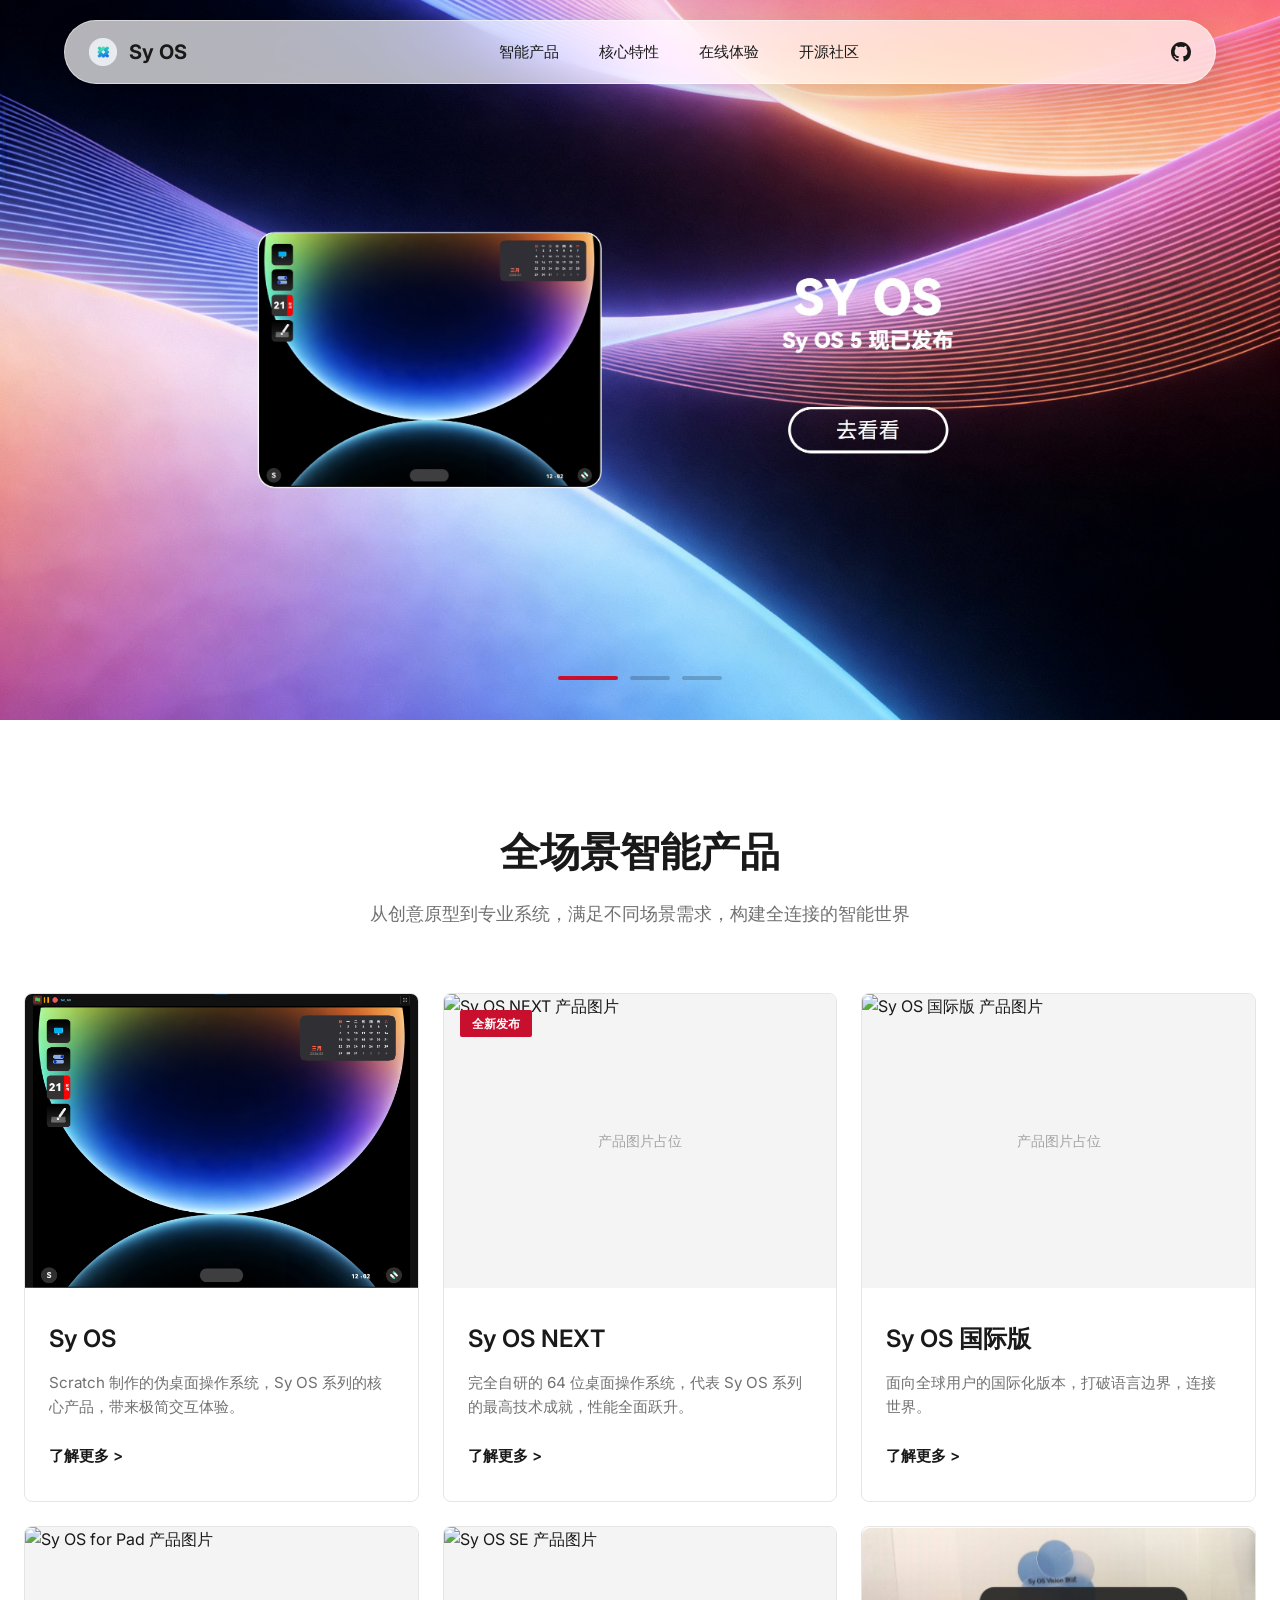
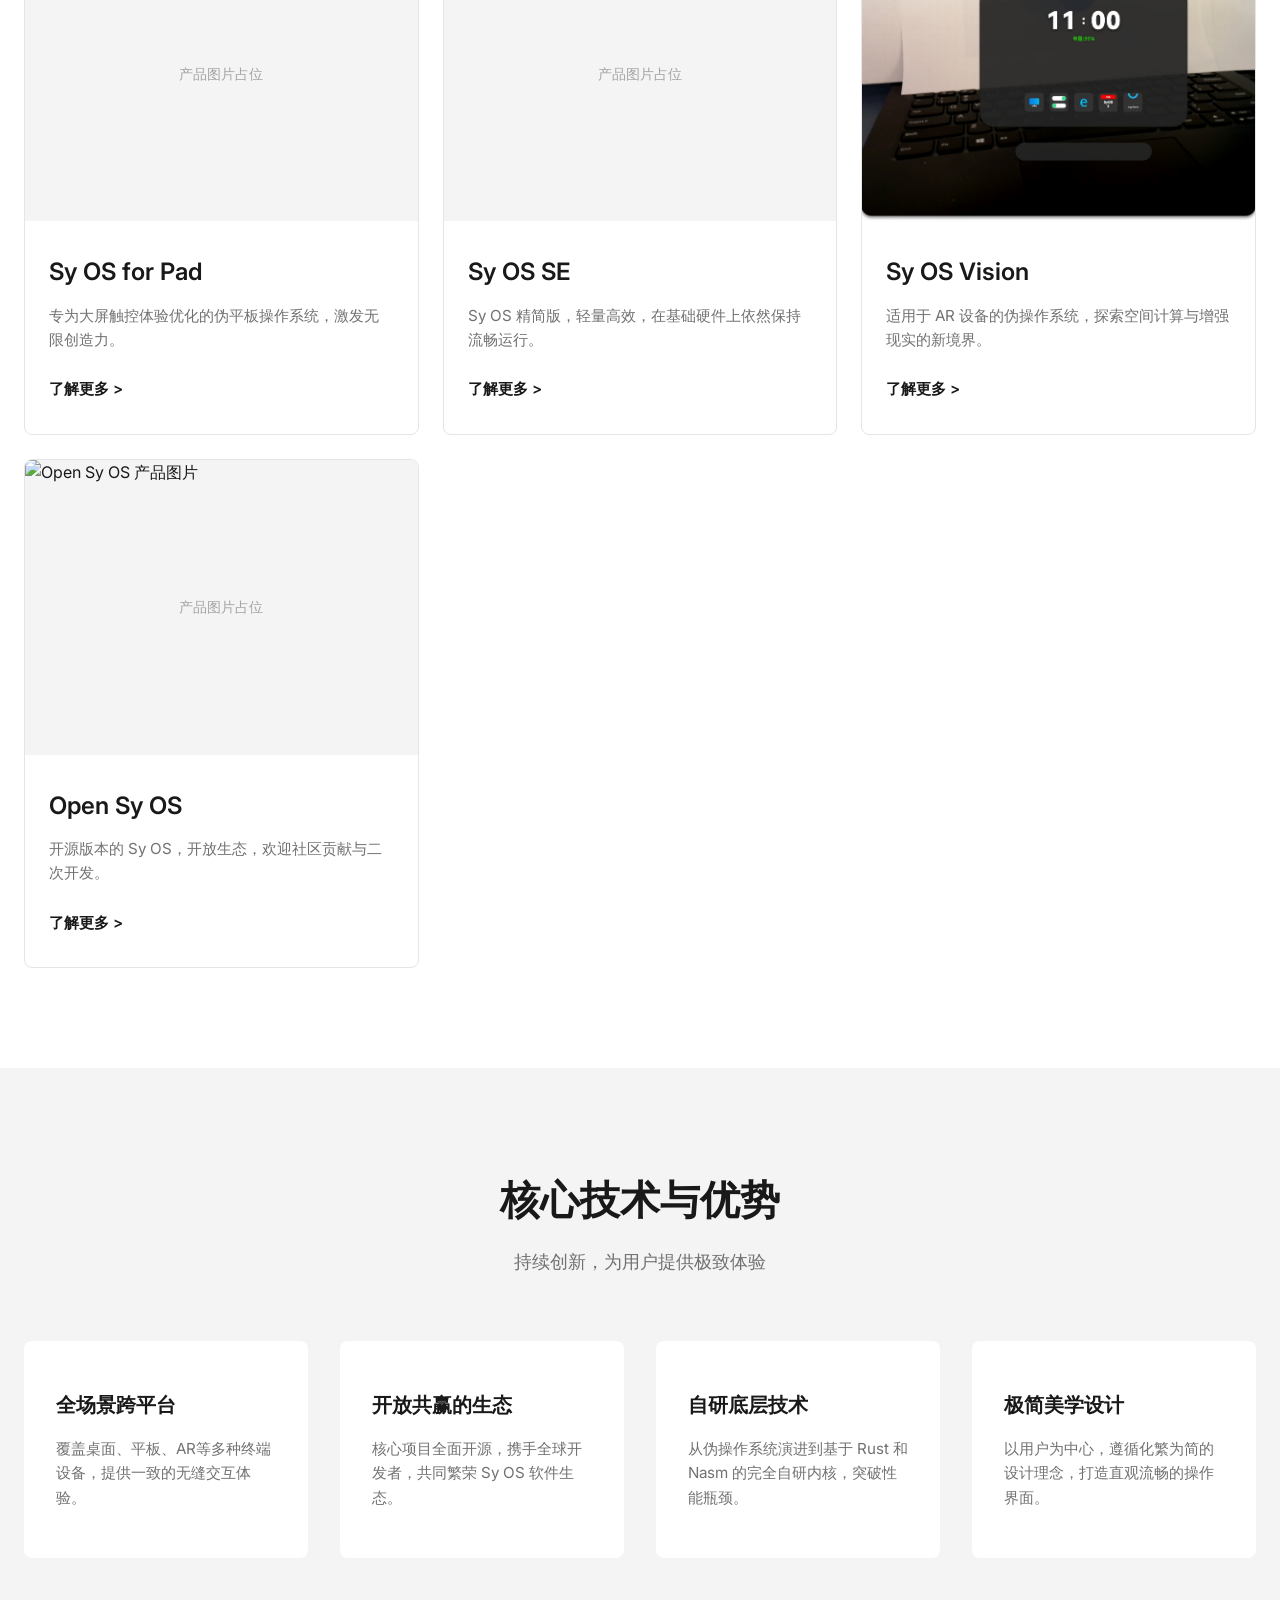
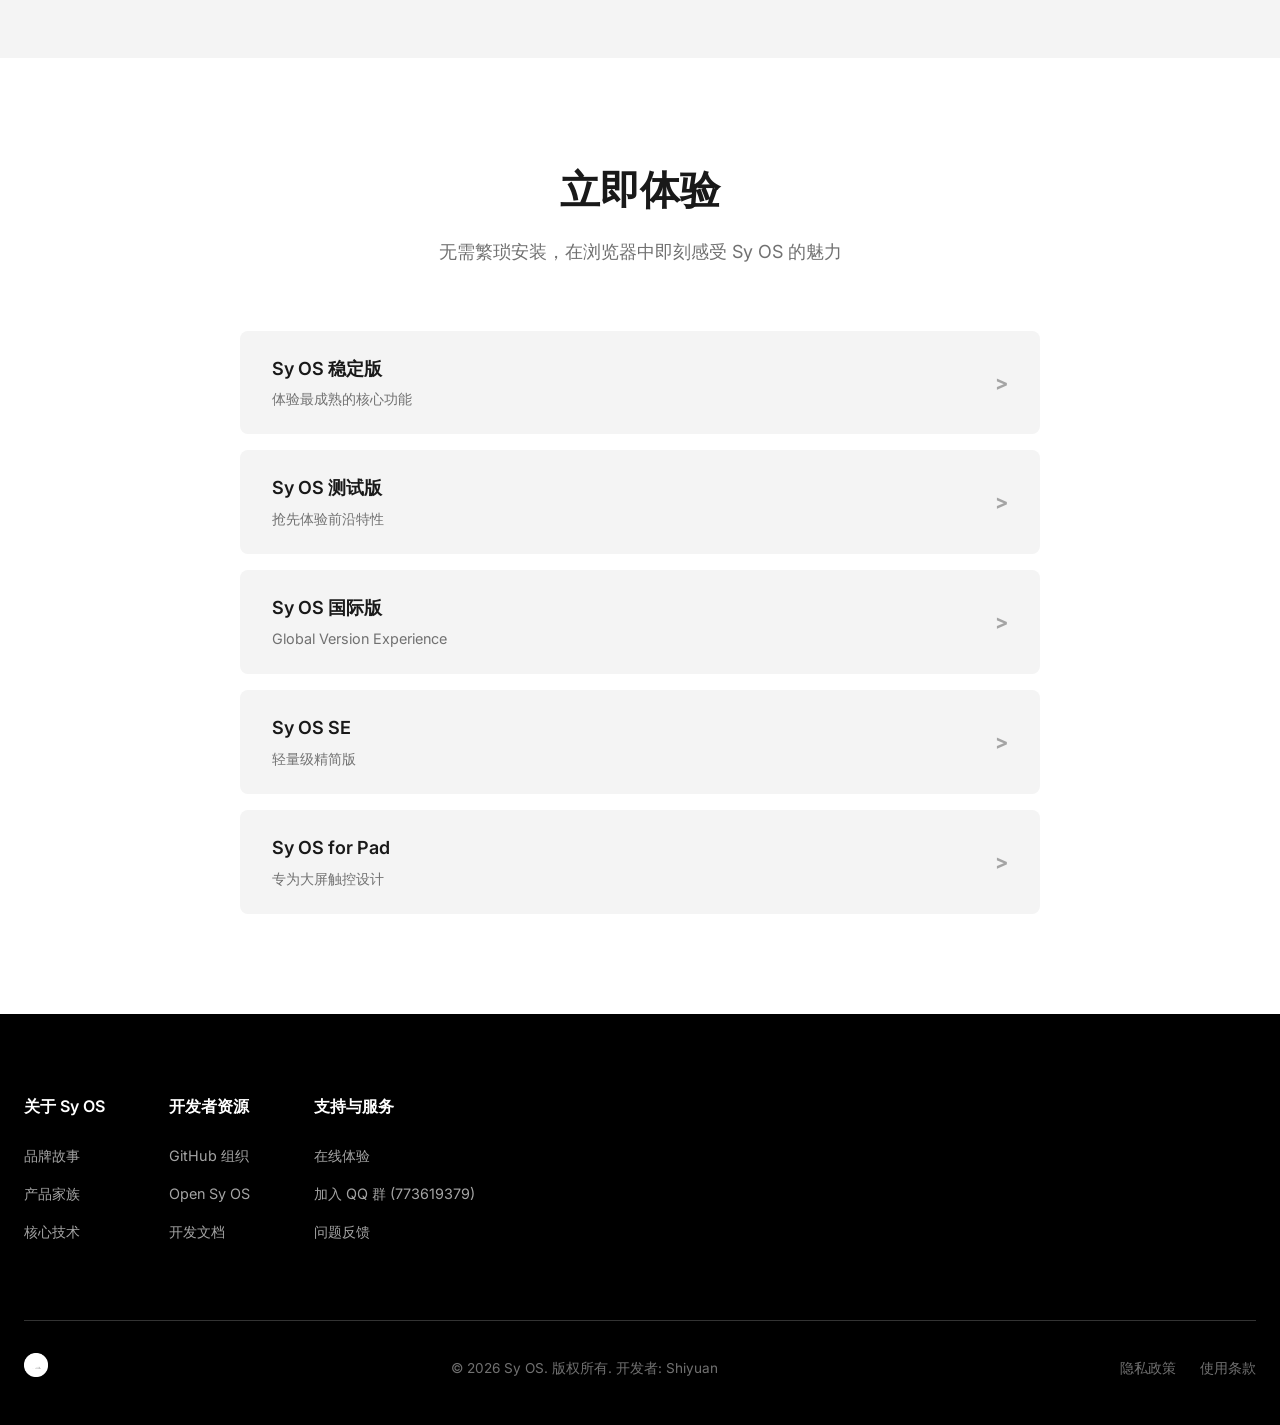
==== index.html @ 70b25800 "Add files via upload" ====
<!DOCTYPE html>
<html lang="zh-CN">
<head>
    <meta charset="UTF-8">
    <meta name="viewport" content="width=device-width, initial-scale=1.0">
    <title>Sy OS - 领先全球的操作系统</title>
    <link rel="stylesheet" href="styles.css">
    <link href="https://fonts.googleapis.com/css2?family=Inter:wght@300;400;500;600;700;800&display=swap" rel="stylesheet">
</head>
<body>
    
    <nav class="navbar">
        <div class="nav-container">
            <a href="index.html" class="logo" style="text-decoration: none;">
                <img src="Logo.png" alt="Sy OS Logo" class="logo-img">
                <span class="logo-text">Sy OS</span>
            </a>
            <ul class="nav-links">
                <li><a href="#products">智能产品</a></li>
                <li><a href="#features">核心特性</a></li>
                <li><a href="#experience">在线体验</a></li>
                <li><a href="#github">开源社区</a></li>
            </ul>
            <div class="nav-right">
                <a href="https://github.com/Shiyuan-318" target="_blank" class="nav-icon-link">
                    <svg width="20" height="20" viewBox="0 0 24 24" fill="currentColor">
                        <path d="M12 0C5.37 0 0 5.37 0 12c0 5.31 3.435 9.795 8.205 11.385.6.105.825-.255.825-.57 0-.285-.015-1.23-.015-2.235-3.015.555-3.795-.735-4.035-1.41-.135-.345-.72-1.41-1.23-1.695-.42-.225-1.02-.78-.015-.795.945-.015 1.62.87 1.845 1.23 1.08 1.815 2.805 1.305 3.495.99.105-.78.42-1.305.765-1.605-2.67-.3-5.46-1.335-5.46-5.925 0-1.305.465-2.385 1.23-3.225-.12-.3-.54-1.53.12-3.18 0 0 1.005-.315 3.3 1.23.96-.27 1.98-.405 3-.405s2.04.135 3 .405c2.295-1.56 3.3-1.23 3.3-1.23.66 1.65.24 2.88.12 3.18.765.84 1.23 1.905 1.23 3.225 0 4.605-2.805 5.625-5.475 5.925.435.375.81 1.095.81 2.22 0 1.605-.015 2.895-.015 3.3 0 .315.225.69.825.57A12.02 12.02 0 0024 12c0-6.63-5.37-12-12-12z"/>
                    </svg>
                </a>
                <button class="nav-toggle" aria-label="菜单">
                    <span></span>
                    <span></span>
                    <span></span>
                </button>
            </div>
        </div>
    </nav>

    <section class="hero carousel">
        <div class="carousel-inner">
            <!-- 轮播图 1: Sy OS -->
            <a href="syos.html" class="carousel-item active">
                <div class="hero-visual full-image">
                    <img src="hero1.jpg" alt="Sy OS 宣传图" class="hero-img" onerror="this.onerror=null;this.src='1145.png';">
                </div>
            </a>
            <!-- 轮播图 2: Sy OS NEXT -->
            <a href="syos-next.html" class="carousel-item">
                <div class="hero-visual full-image">
                    <img src="hero2.jpg" alt="Sy OS NEXT 宣传图" class="hero-img" onerror="this.onerror=null;this.src='1145.png';">
                </div>
            </a>
            <!-- 轮播图 3: Sy OS Vision -->
            <a href="syos-vision.html" class="carousel-item">
                <div class="hero-visual full-image">
                    <img src="hero3.jpg" alt="Sy OS Vision 宣传图" class="hero-img" onerror="this.onerror=null;this.src='1145.png';">
                </div>
            </a>
        </div>
        <div class="carousel-indicators">
            <button class="active" aria-label="Slide 1"></button>
            <button aria-label="Slide 2"></button>
            <button aria-label="Slide 3"></button>
        </div>
    </section>

    <section id="products" class="products">
        <div class="container">
            <div class="section-header">
                <h2 class="section-title">全场景智能产品</h2>
                <p class="section-subtitle">从创意原型到专业系统，满足不同场景需求，构建全连接的智能世界</p>
            </div>
            
            <div class="products-grid">
                <!-- 产品卡片 1 -->
                <div class="product-card">
                    <div class="product-image-wrapper">
                        <img src="Sy OS.jpg" alt="Sy OS 产品图片" class="product-img-placeholder" onerror="this.onerror=null;this.src='1145.png';">
                        <div class="img-fallback-text">产品图片占位</div>
                    </div>
                    <div class="product-info">
                        <h3 class="product-title">Sy OS</h3>
                        <p class="product-desc">Scratch 制作的伪桌面操作系统，Sy OS 系列的核心产品，带来极简交互体验。</p>
                        <div class="product-links">
                            <a href="syos.html" class="learn-more">了解更多 &gt;</a>
                        </div>
                    </div>
                </div>

                <!-- 产品卡片 2 -->
                <div class="product-card">
                    <div class="product-image-wrapper">
                        <img src="Sy OS NEXT.jpg" alt="Sy OS NEXT 产品图片" class="product-img-placeholder" onerror="this.onerror=null;this.src='1145.png';">
                        <div class="img-fallback-text">产品图片占位</div>
                        <span class="badge">全新发布</span>
                    </div>
                    <div class="product-info">
                        <h3 class="product-title">Sy OS NEXT</h3>
                        <p class="product-desc">完全自研的 64 位桌面操作系统，代表 Sy OS 系列的最高技术成就，性能全面跃升。</p>
                        <div class="product-links">
                            <a href="syos-next.html" class="learn-more">了解更多 &gt;</a>
                        </div>
                    </div>
                </div>

                <!-- 产品卡片 3 -->
                <div class="product-card">
                    <div class="product-image-wrapper">
                        <img src="Sy OS 国际版.jpg" alt="Sy OS 国际版 产品图片" class="product-img-placeholder" onerror="this.onerror=null;this.src='1145.png';">
                        <div class="img-fallback-text">产品图片占位</div>
                    </div>
                    <div class="product-info">
                        <h3 class="product-title">Sy OS 国际版</h3>
                        <p class="product-desc">面向全球用户的国际化版本，打破语言边界，连接世界。</p>
                        <div class="product-links">
                            <a href="syos-intl.html" class="learn-more">了解更多 &gt;</a>
                        </div>
                    </div>
                </div>

                <!-- 产品卡片 4 -->
                <div class="product-card">
                    <div class="product-image-wrapper">
                        <img src="Sy OS for Pad.jpg" alt="Sy OS for Pad 产品图片" class="product-img-placeholder" onerror="this.onerror=null;this.src='1145.png';">
                        <div class="img-fallback-text">产品图片占位</div>
                    </div>
                    <div class="product-info">
                        <h3 class="product-title">Sy OS for Pad</h3>
                        <p class="product-desc">专为大屏触控体验优化的伪平板操作系统，激发无限创造力。</p>
                        <div class="product-links">
                            <a href="syos-pad.html" class="learn-more">了解更多 &gt;</a>
                        </div>
                    </div>
                </div>

                <!-- 产品卡片 5 -->
                <div class="product-card">
                    <div class="product-image-wrapper">
                        <img src="Sy OS SE.jpg" alt="Sy OS SE 产品图片" class="product-img-placeholder" onerror="this.onerror=null;this.src='1145.png';">
                        <div class="img-fallback-text">产品图片占位</div>
                    </div>
                    <div class="product-info">
                        <h3 class="product-title">Sy OS SE</h3>
                        <p class="product-desc">Sy OS 精简版，轻量高效，在基础硬件上依然保持流畅运行。</p>
                        <div class="product-links">
                            <a href="syos-se.html" class="learn-more">了解更多 &gt;</a>
                        </div>
                    </div>
                </div>

                <!-- 产品卡片 6 -->
                <div class="product-card">
                    <div class="product-image-wrapper">
                        <img src="Sy OS Vision.jpg" alt="Sy OS Vision 产品图片" class="product-img-placeholder" onerror="this.onerror=null;this.src='1145.png';">
                        <div class="img-fallback-text">产品图片占位</div>
                    </div>
                    <div class="product-info">
                        <h3 class="product-title">Sy OS Vision</h3>
                        <p class="product-desc">适用于 AR 设备的伪操作系统，探索空间计算与增强现实的新境界。</p>
                        <div class="product-links">
                            <a href="syos-vision.html" class="learn-more">了解更多 &gt;</a>
                        </div>
                    </div>
                </div>

                <!-- 产品卡片 7 -->
                <div class="product-card">
                    <div class="product-image-wrapper">
                        <img src="Open Sy OS.jpg" alt="Open Sy OS 产品图片" class="product-img-placeholder" onerror="this.onerror=null;this.src='1145.png';">
                        <div class="img-fallback-text">产品图片占位</div>
                    </div>
                    <div class="product-info">
                        <h3 class="product-title">Open Sy OS</h3>
                        <p class="product-desc">开源版本的 Sy OS，开放生态，欢迎社区贡献与二次开发。</p>
                        <div class="product-links">
                            <a href="open-syos.html" class="learn-more">了解更多 &gt;</a>
                        </div>
                    </div>
                </div>
            </div>
        </div>
    </section>

    <section id="features" class="features">
        <div class="container">
            <div class="section-header">
                <h2 class="section-title">核心技术与优势</h2>
                <p class="section-subtitle">持续创新，为用户提供极致体验</p>
            </div>
            <div class="features-grid">
                <div class="feature-item">
                    <div class="feature-content">
                        <h3>全场景跨平台</h3>
                        <p>覆盖桌面、平板、AR等多种终端设备，提供一致的无缝交互体验。</p>
                    </div>
                </div>
                <div class="feature-item">
                    <div class="feature-content">
                        <h3>开放共赢的生态</h3>
                        <p>核心项目全面开源，携手全球开发者，共同繁荣 Sy OS 软件生态。</p>
                    </div>
                </div>
                <div class="feature-item">
                    <div class="feature-content">
                        <h3>自研底层技术</h3>
                        <p>从伪操作系统演进到基于 Rust 和 Nasm 的完全自研内核，突破性能瓶颈。</p>
                    </div>
                </div>
                <div class="feature-item">
                    <div class="feature-content">
                        <h3>极简美学设计</h3>
                        <p>以用户为中心，遵循化繁为简的设计理念，打造直观流畅的操作界面。</p>
                    </div>
                </div>
            </div>
        </div>
    </section>

    <section id="experience" class="experience">
        <div class="container">
            <div class="section-header">
                <h2 class="section-title">立即体验</h2>
                <p class="section-subtitle">无需繁琐安装，在浏览器中即刻感受 Sy OS 的魅力</p>
            </div>
            <div class="experience-list">
                <a href="https://ccw.site/s/RZp2zN" target="_blank" class="exp-item">
                    <div class="exp-text">
                        <h4>Sy OS 稳定版</h4>
                        <p>体验最成熟的核心功能</p>
                    </div>
                    <span class="exp-arrow">&gt;</span>
                </a>
                <a href="https://ccw.site/s/LYwpB" target="_blank" class="exp-item">
                    <div class="exp-text">
                        <h4>Sy OS 测试版</h4>
                        <p>抢先体验前沿特性</p>
                    </div>
                    <span class="exp-arrow">&gt;</span>
                </a>
                <a href="https://scratch.mit.edu/projects/1282208437" target="_blank" class="exp-item">
                    <div class="exp-text">
                        <h4>Sy OS 国际版</h4>
                        <p>Global Version Experience</p>
                    </div>
                    <span class="exp-arrow">&gt;</span>
                </a>
                <a href="https://ccw.site/s/YRyYRB" target="_blank" class="exp-item">
                    <div class="exp-text">
                        <h4>Sy OS SE</h4>
                        <p>轻量级精简版</p>
                    </div>
                    <span class="exp-arrow">&gt;</span>
                </a>
                <a href="https://ccw.site/s/DlNRlM" target="_blank" class="exp-item">
                    <div class="exp-text">
                        <h4>Sy OS for Pad</h4>
                        <p>专为大屏触控设计</p>
                    </div>
                    <span class="exp-arrow">&gt;</span>
                </a>
            </div>
        </div>
    </section>

    <footer class="footer">
        <div class="container">
            <div class="footer-top">
                <div class="footer-links">
                    <div class="footer-col">
                        <h4>关于 Sy OS</h4>
                        <ul>
                            <li><a href="#">品牌故事</a></li>
                            <li><a href="#products">产品家族</a></li>
                            <li><a href="#features">核心技术</a></li>
                        </ul>
                    </div>
                    <div class="footer-col">
                        <h4>开发者资源</h4>
                        <ul>
                            <li><a href="https://github.com/Shiyuan-318" target="_blank">GitHub 组织</a></li>
                            <li><a href="https://github.com/Shiyuan-318/Open-Sy-OS" target="_blank">Open Sy OS</a></li>
                            <li><a href="#">开发文档</a></li>
                        </ul>
                    </div>
                    <div class="footer-col">
                        <h4>支持与服务</h4>
                        <ul>
                            <li><a href="#experience">在线体验</a></li>
                            <li><a href="https://qm.qq.com/q/bWZFbX8iwE" target="_blank">加入 QQ 群 (773619379)</a></li>
                            <li><a href="#">问题反馈</a></li>
                        </ul>
                    </div>
                </div>
            </div>
            <div class="footer-bottom">
                <div class="footer-logo">
                    <img src="Logo.png" alt="Sy OS" class="footer-logo-img">
                </div>
                <p class="copyright">&copy; 2026 Sy OS. 版权所有. 开发者: Shiyuan</p>
                <div class="footer-legal">
                    <a href="#">隐私政策</a>
                    <a href="#">使用条款</a>
                </div>
            </div>
        </div>
    </footer>

    <script src="script.js"></script>
</body>
</html>
---- styles.css ----
* {
    margin: 0;
    padding: 0;
    box-sizing: border-box;
}

:root {
    --primary: #c8102e; /* Huawei red accent, or maybe a sleek black */
    --primary-hover: #e60012;
    --text-main: #191919;
    --text-secondary: #717171;
    --text-light: #a4a4a4;
    --bg-main: #ffffff;
    --bg-alt: #f4f4f4;
    --bg-dark: #000000;
    --border-color: #e5e5e5;
    --card-shadow: 0 4px 24px rgba(0, 0, 0, 0.06);
    --card-shadow-hover: 0 12px 32px rgba(0, 0, 0, 0.12);
    --transition: all 0.3s cubic-bezier(0.4, 0, 0.2, 1);
}

html {
    scroll-behavior: smooth;
}

body {
    font-family: 'Inter', -apple-system, BlinkMacSystemFont, 'Segoe UI', Roboto, Helvetica, Arial, sans-serif;
    background-color: var(--bg-main);
    color: var(--text-main);
    line-height: 1.6;
    -webkit-font-smoothing: antialiased;
    -moz-osx-font-smoothing: grayscale;
}

.container {
    max-width: 1400px;
    margin: 0 auto;
    padding: 0 24px;
}

/* Navbar */
.navbar {
    position: fixed;
    top: 20px; /* offset from top to give it a floating look */
    left: 50%;
    transform: translateX(-50%);
    width: 90%;
    max-width: 1400px;
    height: 64px;
    background: rgba(255, 255, 255, 0.7); /* more transparent for glass effect */
    backdrop-filter: blur(20px) saturate(180%);
    -webkit-backdrop-filter: blur(20px) saturate(180%);
    border: 1px solid rgba(255, 255, 255, 0.5);
    border-radius: 32px; /* rounded corners */
    z-index: 1000;
    display: flex;
    align-items: center;
    transition: var(--transition);
    box-shadow: 0 8px 32px rgba(0, 0, 0, 0.1);
}

.navbar.scrolled {
    top: 10px;
    background: rgba(255, 255, 255, 0.85);
    box-shadow: 0 4px 20px rgba(0, 0, 0, 0.15);
}

.nav-container {
    width: 100%;
    max-width: 1400px;
    margin: 0 auto;
    padding: 0 24px;
    display: flex;
    justify-content: space-between;
    align-items: center;
}

.logo {
    display: flex;
    align-items: center;
    gap: 12px;
    text-decoration: none;
    color: var(--text-main);
    font-weight: 700;
    font-size: 1.25rem;
}

.logo-img {
    height: 28px;
    width: auto;
}

.nav-links {
    display: flex;
    list-style: none;
    gap: 40px;
}

.nav-links a {
    color: var(--text-main);
    text-decoration: none;
    font-size: 0.95rem;
    font-weight: 500;
    transition: var(--transition);
}

.nav-links a:hover {
    color: var(--primary);
}

.nav-right {
    display: flex;
    align-items: center;
    gap: 20px;
}

.nav-icon-link {
    color: var(--text-main);
    display: flex;
    align-items: center;
    transition: var(--transition);
}

.nav-icon-link:hover {
    color: var(--primary);
}

.nav-toggle {
    display: none;
    flex-direction: column;
    gap: 4px;
    background: none;
    border: none;
    cursor: pointer;
    padding: 4px;
}

.nav-toggle span {
    width: 20px;
    height: 2px;
    background-color: var(--text-main);
    transition: var(--transition);
}

/* Hero Section */
.hero {
    position: relative;
    padding: 140px 0 80px;
    min-height: 80vh;
    display: flex;
    flex-direction: column;
    align-items: center;
    justify-content: center;
    text-align: center;
    background-color: var(--bg-alt);
    overflow: hidden;
}

.hero-bg {
    position: absolute;
    top: 0;
    left: 0;
    width: 100%;
    height: 100%;
    background: linear-gradient(180deg, #fdfdfd 0%, #f4f4f4 100%);
    z-index: -1;
}

.hero-content {
    max-width: 800px;
    margin-bottom: 48px;
    z-index: 1;
}

.hero-title {
    font-size: clamp(3rem, 6vw, 4.5rem);
    font-weight: 800;
    letter-spacing: -0.02em;
    margin-bottom: 24px;
    color: var(--text-main);
}

.hero-description {
    font-size: 1.25rem;
    color: var(--text-secondary);
    margin-bottom: 40px;
}

.hero-buttons {
    display: flex;
    gap: 16px;
    justify-content: center;
}

.btn {
    display: inline-flex;
    align-items: center;
    justify-content: center;
    padding: 12px 32px;
    border-radius: 4px;
    font-size: 1rem;
    font-weight: 500;
    text-decoration: none;
    transition: var(--transition);
    cursor: pointer;
    min-width: 140px;
}

.btn-primary {
    background-color: var(--text-main);
    color: #fff;
    border: 1px solid var(--text-main);
}

.btn-primary:hover {
    background-color: #333;
    border-color: #333;
}

.btn-secondary {
    background-color: transparent;
    color: var(--text-main);
    border: 1px solid var(--text-main);
}

.btn-secondary:hover {
    background-color: var(--bg-alt);
}

.hero-visual {
    max-width: 1000px;
    width: 90%;
    margin: 0 auto;
    z-index: 1;
}

.hero-img {
    width: 100%;
    height: auto;
    border-radius: 12px;
    box-shadow: 0 20px 40px rgba(0,0,0,0.1);
}

/* Carousel */
.hero.carousel {
    padding: 0;
    min-height: 80vh;
    position: relative;
    display: block; /* override hero flex */
}

.carousel-inner {
    width: 100%;
    height: 100%;
    position: relative;
    min-height: 80vh;
}

.carousel-item {
    position: absolute;
    top: 0;
    left: 0;
    width: 100%;
    height: 100%;
    opacity: 0;
    visibility: hidden;
    transition: opacity 0.8s ease-in-out, visibility 0.8s ease-in-out;
    display: block; /* Remove flex, allow full bleed */
    text-decoration: none; /* If it's an anchor tag */
}

.carousel-item.active {
    opacity: 1;
    visibility: visible;
    z-index: 1;
}

.hero-visual.full-image {
    width: 100%;
    height: 100%;
    margin: 0;
    max-width: none;
    position: relative;
}

.hero-visual.full-image .hero-img {
    width: 100%;
    height: 100%;
    object-fit: cover;
    border-radius: 0;
    box-shadow: none;
}

.hero-visual.full-image .product-image-wrapper {
    border-radius: 0 !important;
    padding-top: 0 !important;
    position: absolute;
    top: 0;
    left: 0;
    width: 100%;
    height: 100%;
}

.carousel-indicators {
    position: absolute;
    bottom: 40px;
    left: 50%;
    transform: translateX(-50%);
    display: flex;
    gap: 12px;
    z-index: 10;
}

.carousel-indicators button {
    width: 40px;
    height: 4px;
    border-radius: 2px;
    background-color: rgba(0,0,0,0.2);
    border: none;
    cursor: pointer;
    transition: var(--transition);
    padding: 0;
}

.carousel-indicators button.active {
    background-color: var(--primary);
    width: 60px;
}

/* Subpage Hero */
.page-hero {
    padding: 160px 24px 80px;
    text-align: center;
    background-color: var(--bg-alt);
    border-bottom: 1px solid var(--border-color);
}

.page-hero h1 {
    font-size: 3rem;
    font-weight: 700;
    margin-bottom: 24px;
    color: var(--text-main);
}

.page-hero p {
    font-size: 1.25rem;
    color: var(--text-secondary);
    max-width: 800px;
    margin: 0 auto;
}

.page-content {
    padding: 80px 24px;
    min-height: 40vh;
}

/* Sections */
section {
    padding: 100px 0;
}

.section-header {
    text-align: center;
    margin-bottom: 64px;
}

.section-title {
    font-size: 2.5rem;
    font-weight: 700;
    margin-bottom: 16px;
    color: var(--text-main);
}

.section-subtitle {
    font-size: 1.125rem;
    color: var(--text-secondary);
    max-width: 700px;
    margin: 0 auto;
}

/* Products Grid */
.products {
    background-color: var(--bg-main);
}

.products-grid {
    display: grid;
    grid-template-columns: repeat(auto-fit, minmax(300px, 1fr));
    gap: 24px;
}

.product-card {
    background: var(--bg-main);
    border: 1px solid var(--border-color);
    border-radius: 8px;
    overflow: hidden;
    transition: var(--transition);
    display: flex;
    flex-direction: column;
}

.product-card:hover {
    box-shadow: var(--card-shadow-hover);
    transform: translateY(-4px);
}

.product-image-wrapper {
    position: relative;
    width: 100%;
    padding-top: 75%; /* 4:3 Aspect Ratio */
    background-color: var(--bg-alt);
    display: flex;
    align-items: center;
    justify-content: center;
    overflow: hidden;
}

.product-img-placeholder {
    position: absolute;
    top: 0;
    left: 0;
    width: 100%;
    height: 100%;
    object-fit: cover;
    z-index: 2;
    opacity: 0; /* Hidden if empty */
}

/* Show placeholder image if it has src */
.product-img-placeholder[src]:not([src=""]) {
    opacity: 1;
}

.img-fallback-text {
    position: absolute;
    top: 50%;
    left: 50%;
    transform: translate(-50%, -50%);
    color: var(--text-light);
    font-size: 0.9rem;
    font-weight: 500;
    z-index: 1;
}

.badge {
    position: absolute;
    top: 16px;
    left: 16px;
    background-color: var(--primary);
    color: #fff;
    padding: 4px 12px;
    font-size: 0.75rem;
    font-weight: 600;
    border-radius: 2px;
    z-index: 3;
}

.product-info {
    padding: 32px 24px;
    display: flex;
    flex-direction: column;
    flex-grow: 1;
}

.product-title {
    font-size: 1.5rem;
    font-weight: 600;
    margin-bottom: 12px;
}

.product-desc {
    color: var(--text-secondary);
    font-size: 0.95rem;
    margin-bottom: 24px;
    flex-grow: 1;
}

.product-links {
    margin-top: auto;
}

.learn-more {
    color: var(--text-main);
    text-decoration: none;
    font-weight: 600;
    font-size: 0.95rem;
    display: inline-flex;
    align-items: center;
    transition: var(--transition);
}

.learn-more:hover {
    color: var(--primary);
}

/* Features */
.features {
    background-color: var(--bg-alt);
}

.features-grid {
    display: grid;
    grid-template-columns: repeat(auto-fit, minmax(280px, 1fr));
    gap: 32px;
}

.feature-item {
    background: var(--bg-main);
    padding: 48px 32px;
    border-radius: 8px;
    transition: var(--transition);
}

.feature-item:hover {
    box-shadow: var(--card-shadow);
}

.feature-content h3 {
    font-size: 1.25rem;
    font-weight: 600;
    margin-bottom: 16px;
    color: var(--text-main);
}

.feature-content p {
    color: var(--text-secondary);
    font-size: 0.95rem;
    line-height: 1.6;
}

/* Experience */
.experience {
    background-color: var(--bg-main);
}

.experience-list {
    max-width: 800px;
    margin: 0 auto;
    display: flex;
    flex-direction: column;
    gap: 16px;
}

.exp-item {
    display: flex;
    align-items: center;
    justify-content: space-between;
    padding: 24px 32px;
    background: var(--bg-alt);
    border-radius: 8px;
    text-decoration: none;
    color: var(--text-main);
    transition: var(--transition);
}

.exp-item:hover {
    background: var(--bg-main);
    box-shadow: var(--card-shadow);
    transform: translateX(8px);
}

.exp-text h4 {
    font-size: 1.125rem;
    font-weight: 600;
    margin-bottom: 4px;
}

.exp-text p {
    color: var(--text-secondary);
    font-size: 0.9rem;
}

.exp-arrow {
    font-weight: bold;
    font-size: 1.25rem;
    color: var(--text-light);
    transition: var(--transition);
}

.exp-item:hover .exp-arrow {
    color: var(--text-main);
}

/* Footer */
.footer {
    background-color: var(--bg-dark);
    color: #fff;
    padding: 80px 0 40px;
}

.footer-top {
    margin-bottom: 64px;
}

.footer-links {
    display: flex;
    flex-wrap: wrap;
    gap: 64px;
    justify-content: flex-start;
}

.footer-col h4 {
    font-size: 1rem;
    font-weight: 600;
    margin-bottom: 24px;
    color: #fff;
}

.footer-col ul {
    list-style: none;
}

.footer-col ul li {
    margin-bottom: 12px;
}

.footer-col a {
    color: #a4a4a4;
    text-decoration: none;
    font-size: 0.9rem;
    transition: var(--transition);
}

.footer-col a:hover {
    color: #fff;
}

.footer-bottom {
    display: flex;
    align-items: center;
    justify-content: space-between;
    flex-wrap: wrap;
    gap: 24px;
    padding-top: 32px;
    border-top: 1px solid #333;
}

.footer-logo-img {
    height: 24px;
    filter: grayscale(1) brightness(2);
}

.copyright {
    color: #717171;
    font-size: 0.85rem;
}

.footer-legal {
    display: flex;
    gap: 24px;
}

.footer-legal a {
    color: #717171;
    text-decoration: none;
    font-size: 0.85rem;
    transition: var(--transition);
}

.footer-legal a:hover {
    color: #fff;
}

/* Responsive */
@media (max-width: 768px) {
    .nav-links {
        position: fixed;
        top: 64px;
        left: 0;
        width: 100%;
        background: var(--bg-main);
        flex-direction: column;
        gap: 0;
        padding: 0;
        height: 0;
        overflow: hidden;
        transition: var(--transition);
        border-bottom: 1px solid transparent;
    }

    .nav-links.active {
        height: auto;
        padding: 16px 0;
        border-bottom-color: var(--border-color);
        box-shadow: 0 10px 20px rgba(0,0,0,0.05);
    }

    .nav-links li {
        width: 100%;
    }

    .nav-links a {
        display: block;
        padding: 16px 24px;
        font-size: 1.1rem;
    }

    .nav-toggle {
        display: flex;
    }

    .hero {
        padding-top: 120px;
    }

    .hero-title {
        font-size: 2.5rem;
    }

    .section-title {
        font-size: 2rem;
    }

    .footer-links {
        flex-direction: column;
        gap: 40px;
    }

    .footer-bottom {
        flex-direction: column;
        align-items: flex-start;
    }
}
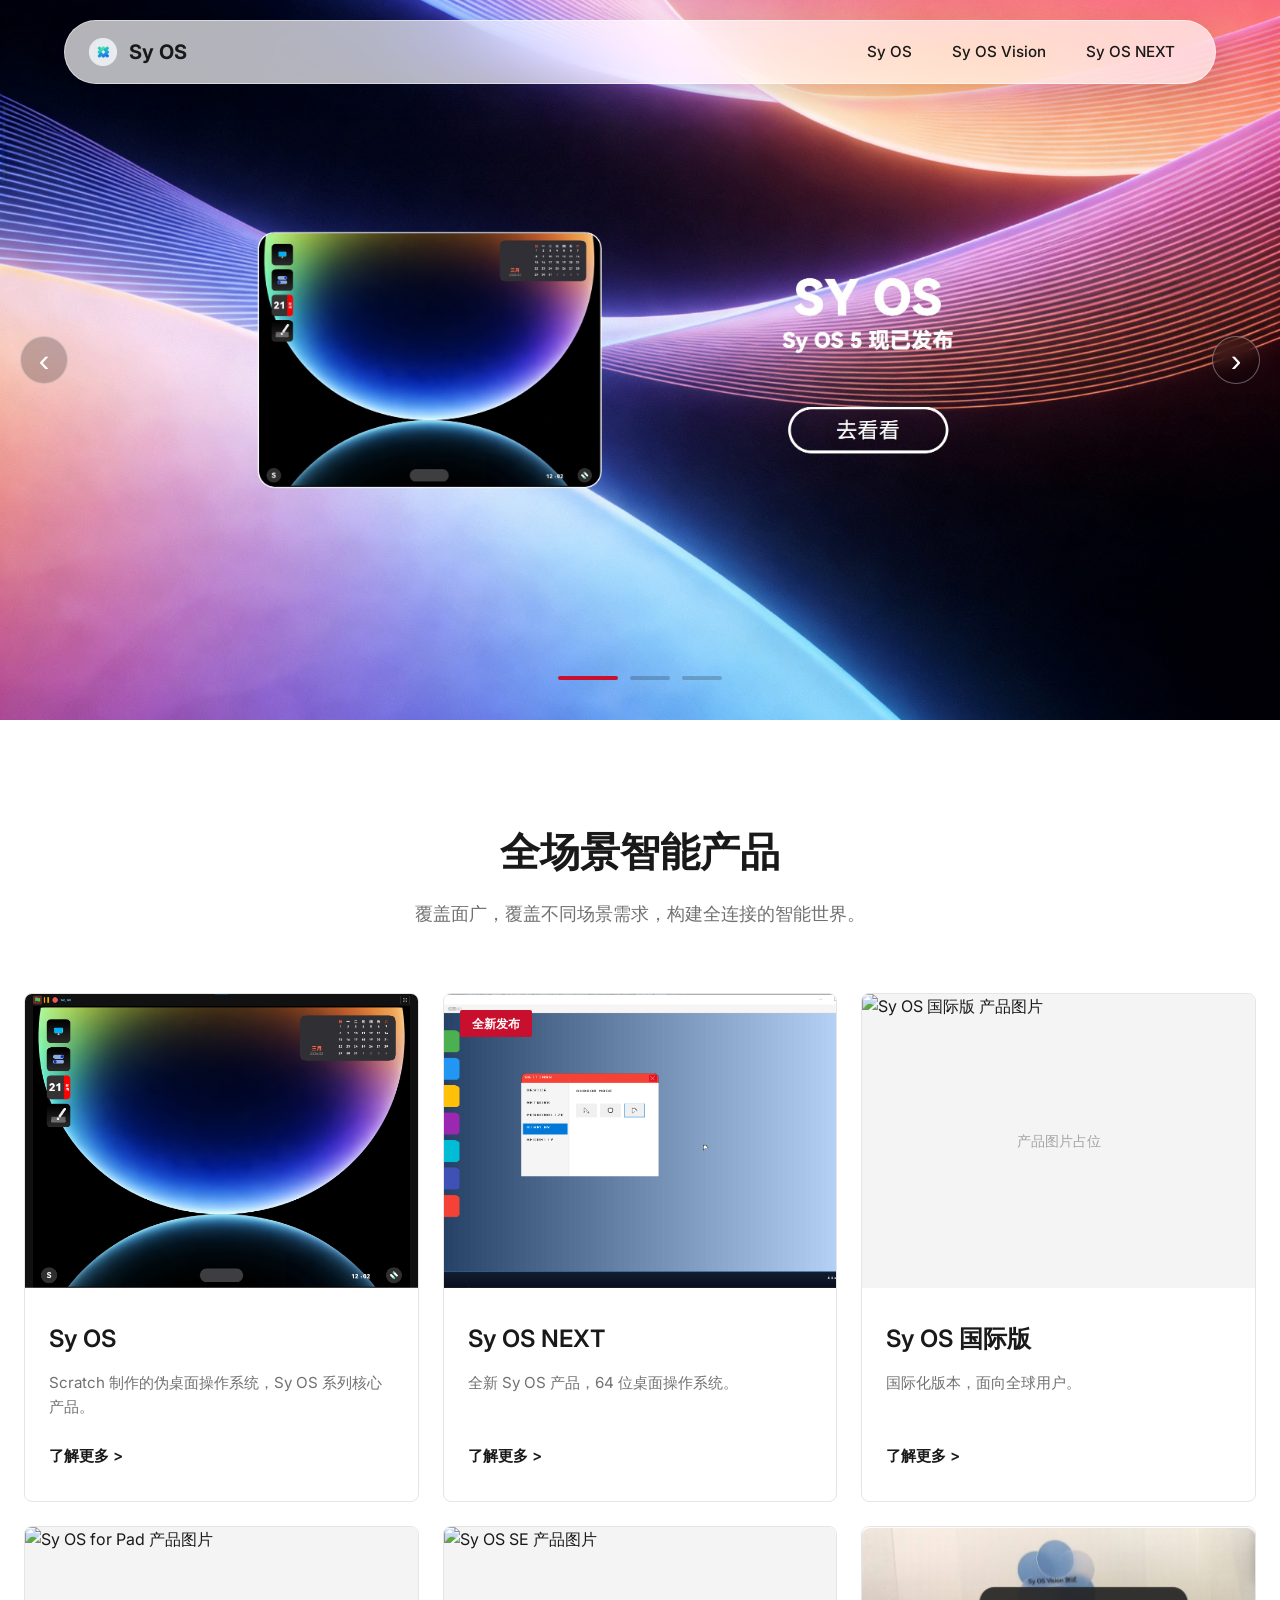
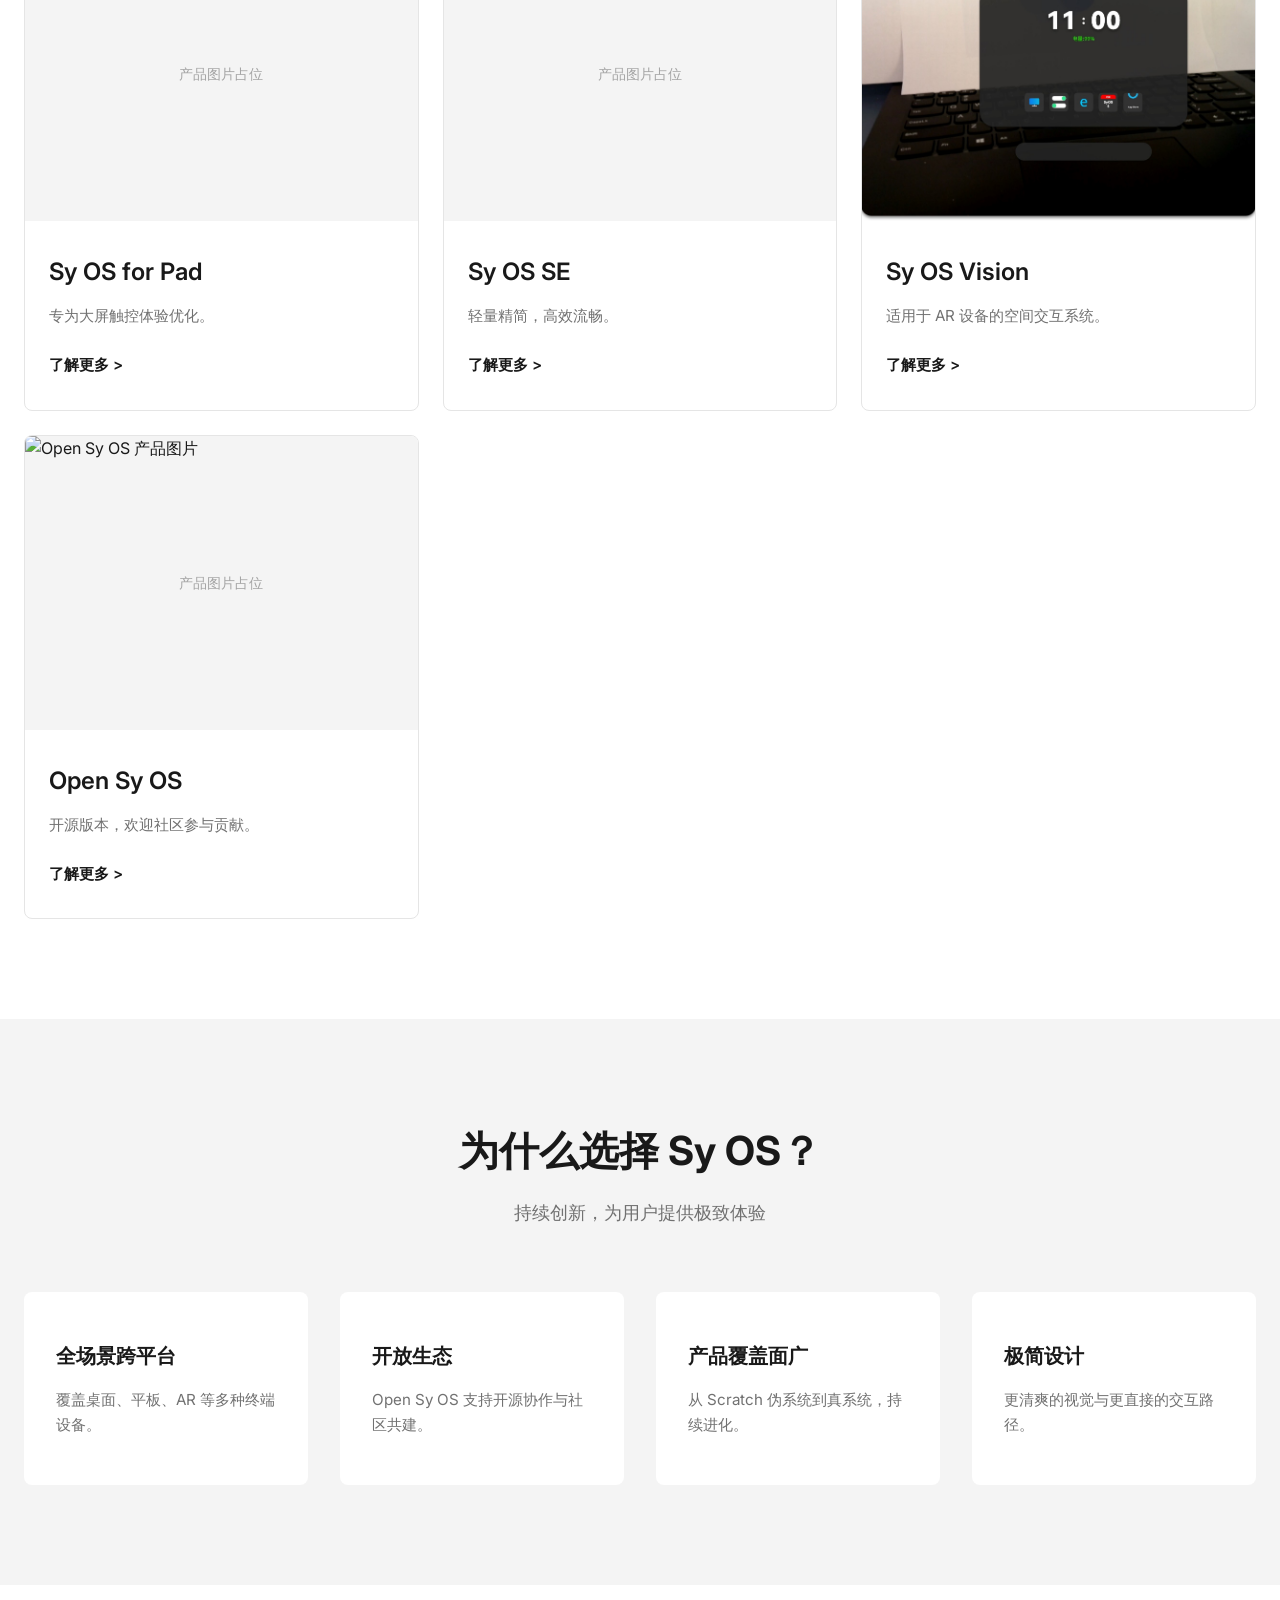
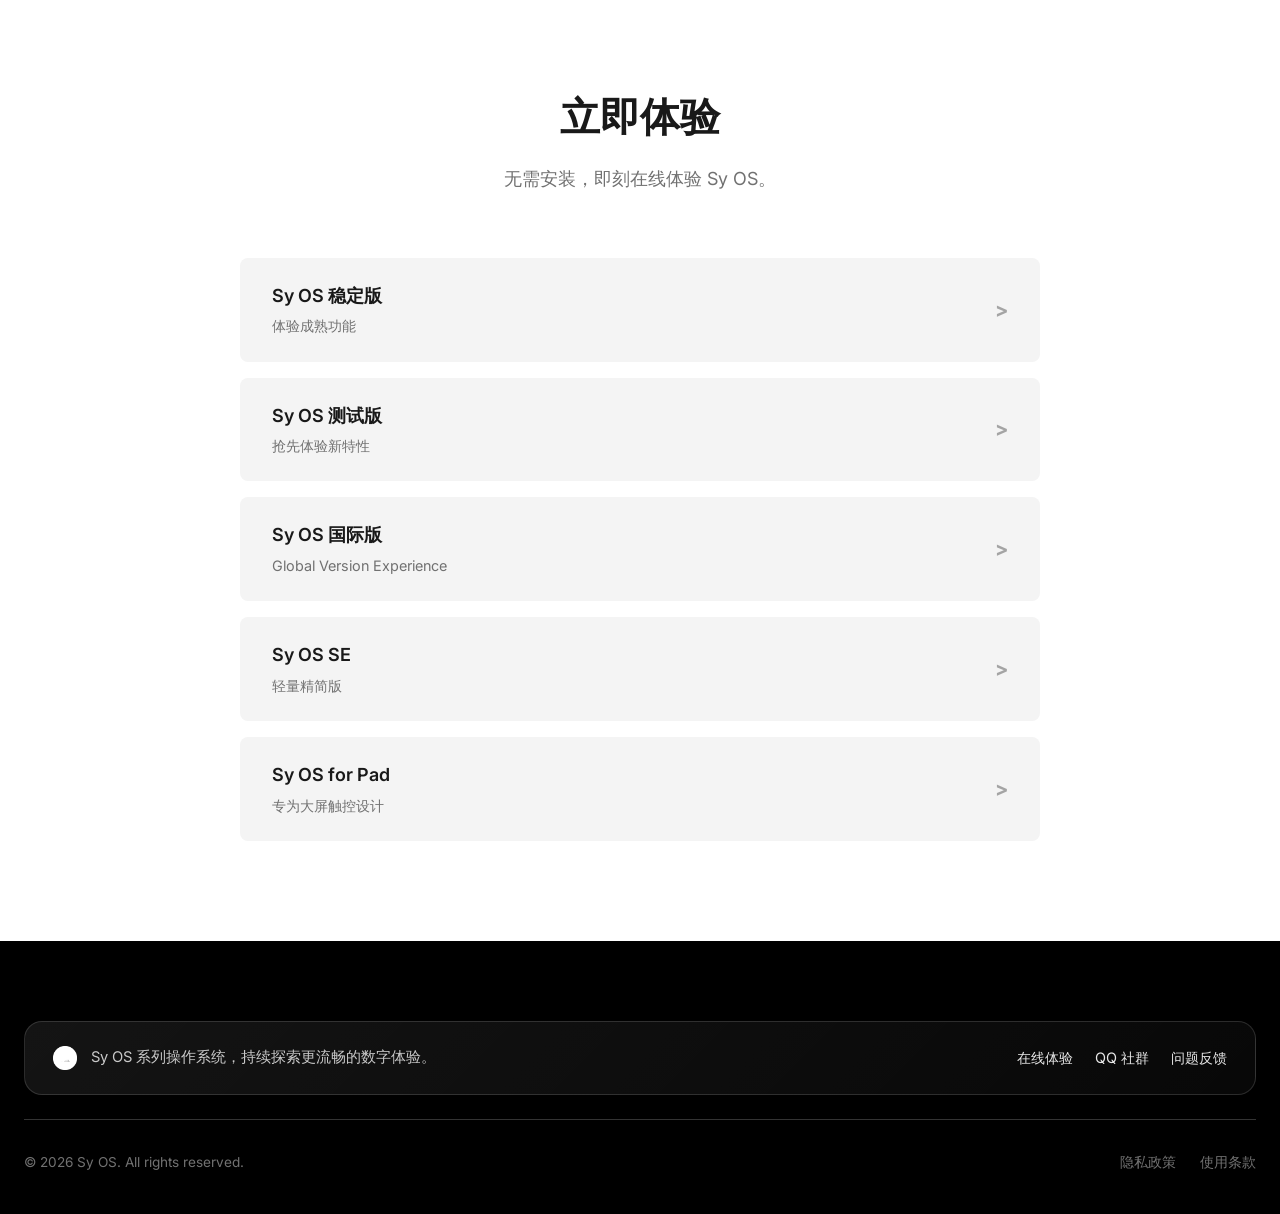
==== commit 52a50dff: "Add files via upload" ====
--- a/index.html
+++ b/index.html
@@ -1,310 +1,210 @@
-<!DOCTYPE html>
-<html lang="zh-CN">
-<head>
-    <meta charset="UTF-8">
-    <meta name="viewport" content="width=device-width, initial-scale=1.0">
-    <title>Sy OS - 领先全球的操作系统</title>
-    <link rel="stylesheet" href="styles.css">
-    <link href="https://fonts.googleapis.com/css2?family=Inter:wght@300;400;500;600;700;800&display=swap" rel="stylesheet">
-</head>
-<body>
-    
-    <nav class="navbar">
-        <div class="nav-container">
-            <a href="index.html" class="logo" style="text-decoration: none;">
-                <img src="Logo.png" alt="Sy OS Logo" class="logo-img">
-                <span class="logo-text">Sy OS</span>
-            </a>
-            <ul class="nav-links">
-                <li><a href="#products">智能产品</a></li>
-                <li><a href="#features">核心特性</a></li>
-                <li><a href="#experience">在线体验</a></li>
-                <li><a href="#github">开源社区</a></li>
-            </ul>
-            <div class="nav-right">
-                <a href="https://github.com/Shiyuan-318" target="_blank" class="nav-icon-link">
-                    <svg width="20" height="20" viewBox="0 0 24 24" fill="currentColor">
-                        <path d="M12 0C5.37 0 0 5.37 0 12c0 5.31 3.435 9.795 8.205 11.385.6.105.825-.255.825-.57 0-.285-.015-1.23-.015-2.235-3.015.555-3.795-.735-4.035-1.41-.135-.345-.72-1.41-1.23-1.695-.42-.225-1.02-.78-.015-.795.945-.015 1.62.87 1.845 1.23 1.08 1.815 2.805 1.305 3.495.99.105-.78.42-1.305.765-1.605-2.67-.3-5.46-1.335-5.46-5.925 0-1.305.465-2.385 1.23-3.225-.12-.3-.54-1.53.12-3.18 0 0 1.005-.315 3.3 1.23.96-.27 1.98-.405 3-.405s2.04.135 3 .405c2.295-1.56 3.3-1.23 3.3-1.23.66 1.65.24 2.88.12 3.18.765.84 1.23 1.905 1.23 3.225 0 4.605-2.805 5.625-5.475 5.925.435.375.81 1.095.81 2.22 0 1.605-.015 2.895-.015 3.3 0 .315.225.69.825.57A12.02 12.02 0 0024 12c0-6.63-5.37-12-12-12z"/>
-                    </svg>
-                </a>
-                <button class="nav-toggle" aria-label="菜单">
-                    <span></span>
-                    <span></span>
-                    <span></span>
-                </button>
-            </div>
-        </div>
-    </nav>
-
-    <section class="hero carousel">
-        <div class="carousel-inner">
-            <!-- 轮播图 1: Sy OS -->
-            <a href="syos.html" class="carousel-item active">
-                <div class="hero-visual full-image">
-                    <img src="hero1.jpg" alt="Sy OS 宣传图" class="hero-img" onerror="this.onerror=null;this.src='1145.png';">
-                </div>
-            </a>
-            <!-- 轮播图 2: Sy OS NEXT -->
-            <a href="syos-next.html" class="carousel-item">
-                <div class="hero-visual full-image">
-                    <img src="hero2.jpg" alt="Sy OS NEXT 宣传图" class="hero-img" onerror="this.onerror=null;this.src='1145.png';">
-                </div>
-            </a>
-            <!-- 轮播图 3: Sy OS Vision -->
-            <a href="syos-vision.html" class="carousel-item">
-                <div class="hero-visual full-image">
-                    <img src="hero3.jpg" alt="Sy OS Vision 宣传图" class="hero-img" onerror="this.onerror=null;this.src='1145.png';">
-                </div>
-            </a>
-        </div>
-        <div class="carousel-indicators">
-            <button class="active" aria-label="Slide 1"></button>
-            <button aria-label="Slide 2"></button>
-            <button aria-label="Slide 3"></button>
-        </div>
-    </section>
-
-    <section id="products" class="products">
-        <div class="container">
-            <div class="section-header">
-                <h2 class="section-title">全场景智能产品</h2>
-                <p class="section-subtitle">从创意原型到专业系统，满足不同场景需求，构建全连接的智能世界</p>
-            </div>
-            
-            <div class="products-grid">
-                <!-- 产品卡片 1 -->
-                <div class="product-card">
-                    <div class="product-image-wrapper">
-                        <img src="Sy OS.jpg" alt="Sy OS 产品图片" class="product-img-placeholder" onerror="this.onerror=null;this.src='1145.png';">
-                        <div class="img-fallback-text">产品图片占位</div>
-                    </div>
-                    <div class="product-info">
-                        <h3 class="product-title">Sy OS</h3>
-                        <p class="product-desc">Scratch 制作的伪桌面操作系统，Sy OS 系列的核心产品，带来极简交互体验。</p>
-                        <div class="product-links">
-                            <a href="syos.html" class="learn-more">了解更多 &gt;</a>
-                        </div>
-                    </div>
-                </div>
-
-                <!-- 产品卡片 2 -->
-                <div class="product-card">
-                    <div class="product-image-wrapper">
-                        <img src="Sy OS NEXT.jpg" alt="Sy OS NEXT 产品图片" class="product-img-placeholder" onerror="this.onerror=null;this.src='1145.png';">
-                        <div class="img-fallback-text">产品图片占位</div>
-                        <span class="badge">全新发布</span>
-                    </div>
-                    <div class="product-info">
-                        <h3 class="product-title">Sy OS NEXT</h3>
-                        <p class="product-desc">完全自研的 64 位桌面操作系统，代表 Sy OS 系列的最高技术成就，性能全面跃升。</p>
-                        <div class="product-links">
-                            <a href="syos-next.html" class="learn-more">了解更多 &gt;</a>
-                        </div>
-                    </div>
-                </div>
-
-                <!-- 产品卡片 3 -->
-                <div class="product-card">
-                    <div class="product-image-wrapper">
-                        <img src="Sy OS 国际版.jpg" alt="Sy OS 国际版 产品图片" class="product-img-placeholder" onerror="this.onerror=null;this.src='1145.png';">
-                        <div class="img-fallback-text">产品图片占位</div>
-                    </div>
-                    <div class="product-info">
-                        <h3 class="product-title">Sy OS 国际版</h3>
-                        <p class="product-desc">面向全球用户的国际化版本，打破语言边界，连接世界。</p>
-                        <div class="product-links">
-                            <a href="syos-intl.html" class="learn-more">了解更多 &gt;</a>
-                        </div>
-                    </div>
-                </div>
-
-                <!-- 产品卡片 4 -->
-                <div class="product-card">
-                    <div class="product-image-wrapper">
-                        <img src="Sy OS for Pad.jpg" alt="Sy OS for Pad 产品图片" class="product-img-placeholder" onerror="this.onerror=null;this.src='1145.png';">
-                        <div class="img-fallback-text">产品图片占位</div>
-                    </div>
-                    <div class="product-info">
-                        <h3 class="product-title">Sy OS for Pad</h3>
-                        <p class="product-desc">专为大屏触控体验优化的伪平板操作系统，激发无限创造力。</p>
-                        <div class="product-links">
-                            <a href="syos-pad.html" class="learn-more">了解更多 &gt;</a>
-                        </div>
-                    </div>
-                </div>
-
-                <!-- 产品卡片 5 -->
-                <div class="product-card">
-                    <div class="product-image-wrapper">
-                        <img src="Sy OS SE.jpg" alt="Sy OS SE 产品图片" class="product-img-placeholder" onerror="this.onerror=null;this.src='1145.png';">
-                        <div class="img-fallback-text">产品图片占位</div>
-                    </div>
-                    <div class="product-info">
-                        <h3 class="product-title">Sy OS SE</h3>
-                        <p class="product-desc">Sy OS 精简版，轻量高效，在基础硬件上依然保持流畅运行。</p>
-                        <div class="product-links">
-                            <a href="syos-se.html" class="learn-more">了解更多 &gt;</a>
-                        </div>
-                    </div>
-                </div>
-
-                <!-- 产品卡片 6 -->
-                <div class="product-card">
-                    <div class="product-image-wrapper">
-                        <img src="Sy OS Vision.jpg" alt="Sy OS Vision 产品图片" class="product-img-placeholder" onerror="this.onerror=null;this.src='1145.png';">
-                        <div class="img-fallback-text">产品图片占位</div>
-                    </div>
-                    <div class="product-info">
-                        <h3 class="product-title">Sy OS Vision</h3>
-                        <p class="product-desc">适用于 AR 设备的伪操作系统，探索空间计算与增强现实的新境界。</p>
-                        <div class="product-links">
-                            <a href="syos-vision.html" class="learn-more">了解更多 &gt;</a>
-                        </div>
-                    </div>
-                </div>
-
-                <!-- 产品卡片 7 -->
-                <div class="product-card">
-                    <div class="product-image-wrapper">
-                        <img src="Open Sy OS.jpg" alt="Open Sy OS 产品图片" class="product-img-placeholder" onerror="this.onerror=null;this.src='1145.png';">
-                        <div class="img-fallback-text">产品图片占位</div>
-                    </div>
-                    <div class="product-info">
-                        <h3 class="product-title">Open Sy OS</h3>
-                        <p class="product-desc">开源版本的 Sy OS，开放生态，欢迎社区贡献与二次开发。</p>
-                        <div class="product-links">
-                            <a href="open-syos.html" class="learn-more">了解更多 &gt;</a>
-                        </div>
-                    </div>
-                </div>
-            </div>
-        </div>
-    </section>
-
-    <section id="features" class="features">
-        <div class="container">
-            <div class="section-header">
-                <h2 class="section-title">核心技术与优势</h2>
-                <p class="section-subtitle">持续创新，为用户提供极致体验</p>
-            </div>
-            <div class="features-grid">
-                <div class="feature-item">
-                    <div class="feature-content">
-                        <h3>全场景跨平台</h3>
-                        <p>覆盖桌面、平板、AR等多种终端设备，提供一致的无缝交互体验。</p>
-                    </div>
-                </div>
-                <div class="feature-item">
-                    <div class="feature-content">
-                        <h3>开放共赢的生态</h3>
-                        <p>核心项目全面开源，携手全球开发者，共同繁荣 Sy OS 软件生态。</p>
-                    </div>
-                </div>
-                <div class="feature-item">
-                    <div class="feature-content">
-                        <h3>自研底层技术</h3>
-                        <p>从伪操作系统演进到基于 Rust 和 Nasm 的完全自研内核，突破性能瓶颈。</p>
-                    </div>
-                </div>
-                <div class="feature-item">
-                    <div class="feature-content">
-                        <h3>极简美学设计</h3>
-                        <p>以用户为中心，遵循化繁为简的设计理念，打造直观流畅的操作界面。</p>
-                    </div>
-                </div>
-            </div>
-        </div>
-    </section>
-
-    <section id="experience" class="experience">
-        <div class="container">
-            <div class="section-header">
-                <h2 class="section-title">立即体验</h2>
-                <p class="section-subtitle">无需繁琐安装，在浏览器中即刻感受 Sy OS 的魅力</p>
-            </div>
-            <div class="experience-list">
-                <a href="https://ccw.site/s/RZp2zN" target="_blank" class="exp-item">
-                    <div class="exp-text">
-                        <h4>Sy OS 稳定版</h4>
-                        <p>体验最成熟的核心功能</p>
-                    </div>
-                    <span class="exp-arrow">&gt;</span>
-                </a>
-                <a href="https://ccw.site/s/LYwpB" target="_blank" class="exp-item">
-                    <div class="exp-text">
-                        <h4>Sy OS 测试版</h4>
-                        <p>抢先体验前沿特性</p>
-                    </div>
-                    <span class="exp-arrow">&gt;</span>
-                </a>
-                <a href="https://scratch.mit.edu/projects/1282208437" target="_blank" class="exp-item">
-                    <div class="exp-text">
-                        <h4>Sy OS 国际版</h4>
-                        <p>Global Version Experience</p>
-                    </div>
-                    <span class="exp-arrow">&gt;</span>
-                </a>
-                <a href="https://ccw.site/s/YRyYRB" target="_blank" class="exp-item">
-                    <div class="exp-text">
-                        <h4>Sy OS SE</h4>
-                        <p>轻量级精简版</p>
-                    </div>
-                    <span class="exp-arrow">&gt;</span>
-                </a>
-                <a href="https://ccw.site/s/DlNRlM" target="_blank" class="exp-item">
-                    <div class="exp-text">
-                        <h4>Sy OS for Pad</h4>
-                        <p>专为大屏触控设计</p>
-                    </div>
-                    <span class="exp-arrow">&gt;</span>
-                </a>
-            </div>
-        </div>
-    </section>
-
-    <footer class="footer">
-        <div class="container">
-            <div class="footer-top">
-                <div class="footer-links">
-                    <div class="footer-col">
-                        <h4>关于 Sy OS</h4>
-                        <ul>
-                            <li><a href="#">品牌故事</a></li>
-                            <li><a href="#products">产品家族</a></li>
-                            <li><a href="#features">核心技术</a></li>
-                        </ul>
-                    </div>
-                    <div class="footer-col">
-                        <h4>开发者资源</h4>
-                        <ul>
-                            <li><a href="https://github.com/Shiyuan-318" target="_blank">GitHub 组织</a></li>
-                            <li><a href="https://github.com/Shiyuan-318/Open-Sy-OS" target="_blank">Open Sy OS</a></li>
-                            <li><a href="#">开发文档</a></li>
-                        </ul>
-                    </div>
-                    <div class="footer-col">
-                        <h4>支持与服务</h4>
-                        <ul>
-                            <li><a href="#experience">在线体验</a></li>
-                            <li><a href="https://qm.qq.com/q/bWZFbX8iwE" target="_blank">加入 QQ 群 (773619379)</a></li>
-                            <li><a href="#">问题反馈</a></li>
-                        </ul>
-                    </div>
-                </div>
-            </div>
-            <div class="footer-bottom">
-                <div class="footer-logo">
-                    <img src="Logo.png" alt="Sy OS" class="footer-logo-img">
-                </div>
-                <p class="copyright">&copy; 2026 Sy OS. 版权所有. 开发者: Shiyuan</p>
-                <div class="footer-legal">
-                    <a href="#">隐私政策</a>
-                    <a href="#">使用条款</a>
-                </div>
-            </div>
-        </div>
-    </footer>
-
-    <script src="script.js"></script>
-</body>
-</html>+﻿<!DOCTYPE html>
+<html lang="zh-CN">
+<head>
+    <meta charset="UTF-8">
+    <meta name="viewport" content="width=device-width, initial-scale=1.0">
+    <title>Sy OS</title>
+    <link rel="stylesheet" href="styles.css">
+    <link href="https://fonts.googleapis.com/css2?family=Inter:wght@300;400;500;600;700;800&display=swap" rel="stylesheet">
+</head>
+<body>
+    <nav class="navbar">
+        <div class="nav-container">
+            <a href="index.html" class="logo" style="text-decoration: none;">
+                <img src="Logo.png" alt="Sy OS Logo" class="logo-img">
+                <span class="logo-text">Sy OS</span>
+            </a>
+            <ul class="nav-links">
+                <li><a href="syos.html">Sy OS</a></li>
+                <li><a href="syos-vision.html">Sy OS Vision</a></li>
+                <li><a href="syos-next.html">Sy OS NEXT</a></li>
+            </ul>
+            <div class="nav-right">
+                <button class="nav-toggle" aria-label="菜单">
+                    <span></span>
+                    <span></span>
+                    <span></span>
+                </button>
+            </div>
+        </div>
+    </nav>
+
+    <section class="hero carousel">
+        <div class="carousel-inner">
+            <a href="syos.html" class="carousel-item active">
+                <div class="hero-visual full-image">
+                    <img src="hero1.jpg" alt="Sy OS 宣传图" class="hero-img" onerror="this.onerror=null;this.src='1145.png';">
+                </div>
+            </a>
+            <a href="syos-next.html" class="carousel-item">
+                <div class="hero-visual full-image">
+                    <img src="hero2.jpg" alt="Sy OS NEXT 宣传图" class="hero-img" onerror="this.onerror=null;this.src='1145.png';">
+                </div>
+            </a>
+            <a href="syos-vision.html" class="carousel-item">
+                <div class="hero-visual full-image">
+                    <img src="hero3.jpg" alt="Sy OS Vision 宣传图" class="hero-img" onerror="this.onerror=null;this.src='1145.png';">
+                </div>
+            </a>
+        </div>
+        <button class="carousel-control prev" aria-label="上一张">‹</button>
+        <button class="carousel-control next" aria-label="下一张">›</button>
+        <div class="carousel-indicators">
+            <button class="active" aria-label="Slide 1"></button>
+            <button aria-label="Slide 2"></button>
+            <button aria-label="Slide 3"></button>
+        </div>
+    </section>
+
+    <section id="products" class="products">
+        <div class="container">
+            <div class="section-header">
+                <h2 class="section-title">全场景智能产品</h2>
+                <p class="section-subtitle">覆盖面广，覆盖不同场景需求，构建全连接的智能世界。</p>
+            </div>
+            <div class="products-grid">
+                <div class="product-card">
+                    <div class="product-image-wrapper">
+                        <img src="Sy OS.jpg" alt="Sy OS 产品图片" class="product-img-placeholder" onerror="this.onerror=null;this.src='1145.png';">
+                        <div class="img-fallback-text">产品图片占位</div>
+                    </div>
+                    <div class="product-info">
+                        <h3 class="product-title">Sy OS</h3>
+                        <p class="product-desc">Scratch 制作的伪桌面操作系统，Sy OS 系列核心产品。</p>
+                        <div class="product-links"><a href="syos.html" class="learn-more">了解更多 &gt;</a></div>
+                    </div>
+                </div>
+
+                <div class="product-card">
+                    <div class="product-image-wrapper">
+                        <img src="Sy OS NEXT.jpg" alt="Sy OS NEXT 产品图片" class="product-img-placeholder" onerror="this.onerror=null;this.src='1145.png';">
+                        <div class="img-fallback-text">产品图片占位</div>
+                        <span class="badge">全新发布</span>
+                    </div>
+                    <div class="product-info">
+                        <h3 class="product-title">Sy OS NEXT</h3>
+                        <p class="product-desc">全新 Sy OS 产品，64 位桌面操作系统。</p>
+                        <div class="product-links"><a href="syos-next.html" class="learn-more">了解更多 &gt;</a></div>
+                    </div>
+                </div>
+
+                <div class="product-card">
+                    <div class="product-image-wrapper">
+                        <img src="Sy OS 国际版.jpg" alt="Sy OS 国际版 产品图片" class="product-img-placeholder" onerror="this.onerror=null;this.src='1145.png';">
+                        <div class="img-fallback-text">产品图片占位</div>
+                    </div>
+                    <div class="product-info">
+                        <h3 class="product-title">Sy OS 国际版</h3>
+                        <p class="product-desc">国际化版本，面向全球用户。</p>
+                        <div class="product-links"><a href="syos-intl.html" class="learn-more">了解更多 &gt;</a></div>
+                    </div>
+                </div>
+
+                <div class="product-card">
+                    <div class="product-image-wrapper">
+                        <img src="Sy OS for Pad.jpg" alt="Sy OS for Pad 产品图片" class="product-img-placeholder" onerror="this.onerror=null;this.src='1145.png';">
+                        <div class="img-fallback-text">产品图片占位</div>
+                    </div>
+                    <div class="product-info">
+                        <h3 class="product-title">Sy OS for Pad</h3>
+                        <p class="product-desc">专为大屏触控体验优化。</p>
+                        <div class="product-links"><a href="syos-pad.html" class="learn-more">了解更多 &gt;</a></div>
+                    </div>
+                </div>
+
+                <div class="product-card">
+                    <div class="product-image-wrapper">
+                        <img src="Sy OS SE.jpg" alt="Sy OS SE 产品图片" class="product-img-placeholder" onerror="this.onerror=null;this.src='1145.png';">
+                        <div class="img-fallback-text">产品图片占位</div>
+                    </div>
+                    <div class="product-info">
+                        <h3 class="product-title">Sy OS SE</h3>
+                        <p class="product-desc">轻量精简，高效流畅。</p>
+                        <div class="product-links"><a href="syos-se.html" class="learn-more">了解更多 &gt;</a></div>
+                    </div>
+                </div>
+
+                <div class="product-card">
+                    <div class="product-image-wrapper">
+                        <img src="Sy OS Vision.jpg" alt="Sy OS Vision 产品图片" class="product-img-placeholder" onerror="this.onerror=null;this.src='1145.png';">
+                        <div class="img-fallback-text">产品图片占位</div>
+                    </div>
+                    <div class="product-info">
+                        <h3 class="product-title">Sy OS Vision</h3>
+                        <p class="product-desc">适用于 AR 设备的空间交互系统。</p>
+                        <div class="product-links"><a href="syos-vision.html" class="learn-more">了解更多 &gt;</a></div>
+                    </div>
+                </div>
+
+                <div class="product-card">
+                    <div class="product-image-wrapper">
+                        <img src="Open Sy OS.jpg" alt="Open Sy OS 产品图片" class="product-img-placeholder" onerror="this.onerror=null;this.src='1145.png';">
+                        <div class="img-fallback-text">产品图片占位</div>
+                    </div>
+                    <div class="product-info">
+                        <h3 class="product-title">Open Sy OS</h3>
+                        <p class="product-desc">开源版本，欢迎社区参与贡献。</p>
+                        <div class="product-links"><a href="open-syos.html" class="learn-more">了解更多 &gt;</a></div>
+                    </div>
+                </div>
+            </div>
+        </div>
+    </section>
+
+    <section id="features" class="features">
+        <div class="container">
+            <div class="section-header">
+                <h2 class="section-title">为什么选择 Sy OS？</h2>
+                <p class="section-subtitle">持续创新，为用户提供极致体验</p>
+            </div>
+            <div class="features-grid">
+                <div class="feature-item"><div class="feature-content"><h3>全场景跨平台</h3><p>覆盖桌面、平板、AR 等多种终端设备。</p></div></div>
+                <div class="feature-item"><div class="feature-content"><h3>开放生态</h3><p>Open Sy OS 支持开源协作与社区共建。</p></div></div>
+                <div class="feature-item"><div class="feature-content"><h3>产品覆盖面广</h3><p>从 Scratch 伪系统到真系统，持续进化。</p></div></div>
+                <div class="feature-item"><div class="feature-content"><h3>极简设计</h3><p>更清爽的视觉与更直接的交互路径。</p></div></div>
+            </div>
+        </div>
+    </section>
+
+    <section id="experience" class="experience">
+        <div class="container">
+            <div class="section-header">
+                <h2 class="section-title">立即体验</h2>
+                <p class="section-subtitle">无需安装，即刻在线体验 Sy OS。</p>
+            </div>
+            <div class="experience-list">
+                <a href="https://ccw.site/s/RZp2zN" target="_blank" class="exp-item"><div class="exp-text"><h4>Sy OS 稳定版</h4><p>体验成熟功能</p></div><span class="exp-arrow">&gt;</span></a>
+                <a href="https://ccw.site/s/LYwpB" target="_blank" class="exp-item"><div class="exp-text"><h4>Sy OS 测试版</h4><p>抢先体验新特性</p></div><span class="exp-arrow">&gt;</span></a>
+                <a href="https://scratch.mit.edu/projects/1282208437" target="_blank" class="exp-item"><div class="exp-text"><h4>Sy OS 国际版</h4><p>Global Version Experience</p></div><span class="exp-arrow">&gt;</span></a>
+                <a href="https://ccw.site/s/YRyYRB" target="_blank" class="exp-item"><div class="exp-text"><h4>Sy OS SE</h4><p>轻量精简版</p></div><span class="exp-arrow">&gt;</span></a>
+                <a href="https://ccw.site/s/DlNRlM" target="_blank" class="exp-item"><div class="exp-text"><h4>Sy OS for Pad</h4><p>专为大屏触控设计</p></div><span class="exp-arrow">&gt;</span></a>
+            </div>
+        </div>
+    </section>
+
+    <footer class="footer">
+        <div class="container">
+            <div class="footer-modern">
+                <div class="footer-modern-brand">
+                    <img src="Logo.png" alt="Sy OS" class="footer-logo-img">
+                    <p>Sy OS 系列操作系统，持续探索更流畅的数字体验。</p>
+                </div>
+                <div class="footer-modern-links">
+                    <a href="#experience">在线体验</a>
+                    <a href="https://qm.qq.com/q/bWZFbX8iwE" target="_blank">QQ 社群</a>
+                    <a href="#">问题反馈</a>
+                </div>
+            </div>
+            <div class="footer-bottom">
+                <p class="copyright">© 2026 Sy OS. All rights reserved.</p>
+                <div class="footer-legal">
+                    <a href="#">隐私政策</a>
+                    <a href="#">使用条款</a>
+                </div>
+            </div>
+        </div>
+    </footer>
+
+    <script src="script.js"></script>
+</body>
+</html>
--- a/styles.css
+++ b/styles.css
@@ -71,7 +71,7 @@
     margin: 0 auto;
     padding: 0 24px;
     display: flex;
-    justify-content: space-between;
+    justify-content: flex-start;
     align-items: center;
 }
 
@@ -83,6 +83,7 @@
     color: var(--text-main);
     font-weight: 700;
     font-size: 1.25rem;
+    margin-right: auto;
 }
 
 .logo-img {
@@ -94,6 +95,8 @@
     display: flex;
     list-style: none;
     gap: 40px;
+    margin-left: auto;
+    justify-content: flex-end;
 }
 
 .nav-links a {
@@ -111,7 +114,8 @@
 .nav-right {
     display: flex;
     align-items: center;
-    gap: 20px;
+    gap: 12px;
+    margin-left: 16px;
 }
 
 .nav-icon-link {
@@ -309,6 +313,37 @@
     display: flex;
     gap: 12px;
     z-index: 10;
+}
+
+.carousel-control {
+    position: absolute;
+    top: 50%;
+    transform: translateY(-50%);
+    width: 48px;
+    height: 48px;
+    border: 1px solid rgba(255, 255, 255, 0.35);
+    background: rgba(0, 0, 0, 0.22);
+    backdrop-filter: blur(8px);
+    -webkit-backdrop-filter: blur(8px);
+    color: #fff;
+    border-radius: 999px;
+    cursor: pointer;
+    z-index: 11;
+    font-size: 2rem;
+    line-height: 1;
+    transition: var(--transition);
+}
+
+.carousel-control:hover {
+    background: rgba(0, 0, 0, 0.38);
+}
+
+.carousel-control.prev {
+    left: 20px;
+}
+
+.carousel-control.next {
+    right: 20px;
 }
 
 .carousel-indicators button {
@@ -586,6 +621,44 @@
     background-color: var(--bg-dark);
     color: #fff;
     padding: 80px 0 40px;
+}
+
+.footer-modern {
+    display: flex;
+    justify-content: space-between;
+    align-items: center;
+    gap: 28px;
+    padding: 24px 28px;
+    border: 1px solid rgba(255, 255, 255, 0.14);
+    border-radius: 18px;
+    background: linear-gradient(135deg, rgba(255, 255, 255, 0.08), rgba(255, 255, 255, 0.03));
+    margin-bottom: 24px;
+}
+
+.footer-modern-brand {
+    display: flex;
+    align-items: center;
+    gap: 14px;
+}
+
+.footer-modern-brand p {
+    color: #c9c9c9;
+    font-size: 0.92rem;
+}
+
+.footer-modern-links {
+    display: flex;
+    gap: 22px;
+}
+
+.footer-modern-links a {
+    color: #e7e7e7;
+    text-decoration: none;
+    font-size: 0.9rem;
+}
+
+.footer-modern-links a:hover {
+    color: #fff;
 }
 
 .footer-top {
@@ -685,6 +758,20 @@
         box-shadow: 0 10px 20px rgba(0,0,0,0.05);
     }
 
+    .carousel-control {
+        width: 42px;
+        height: 42px;
+        font-size: 1.6rem;
+    }
+
+    .carousel-control.prev {
+        left: 12px;
+    }
+
+    .carousel-control.next {
+        right: 12px;
+    }
+
     .nav-links li {
         width: 100%;
     }
@@ -716,6 +803,16 @@
         gap: 40px;
     }
 
+    .footer-modern {
+        flex-direction: column;
+        align-items: flex-start;
+    }
+
+    .footer-modern-links {
+        flex-wrap: wrap;
+        gap: 12px 18px;
+    }
+
     .footer-bottom {
         flex-direction: column;
         align-items: flex-start;
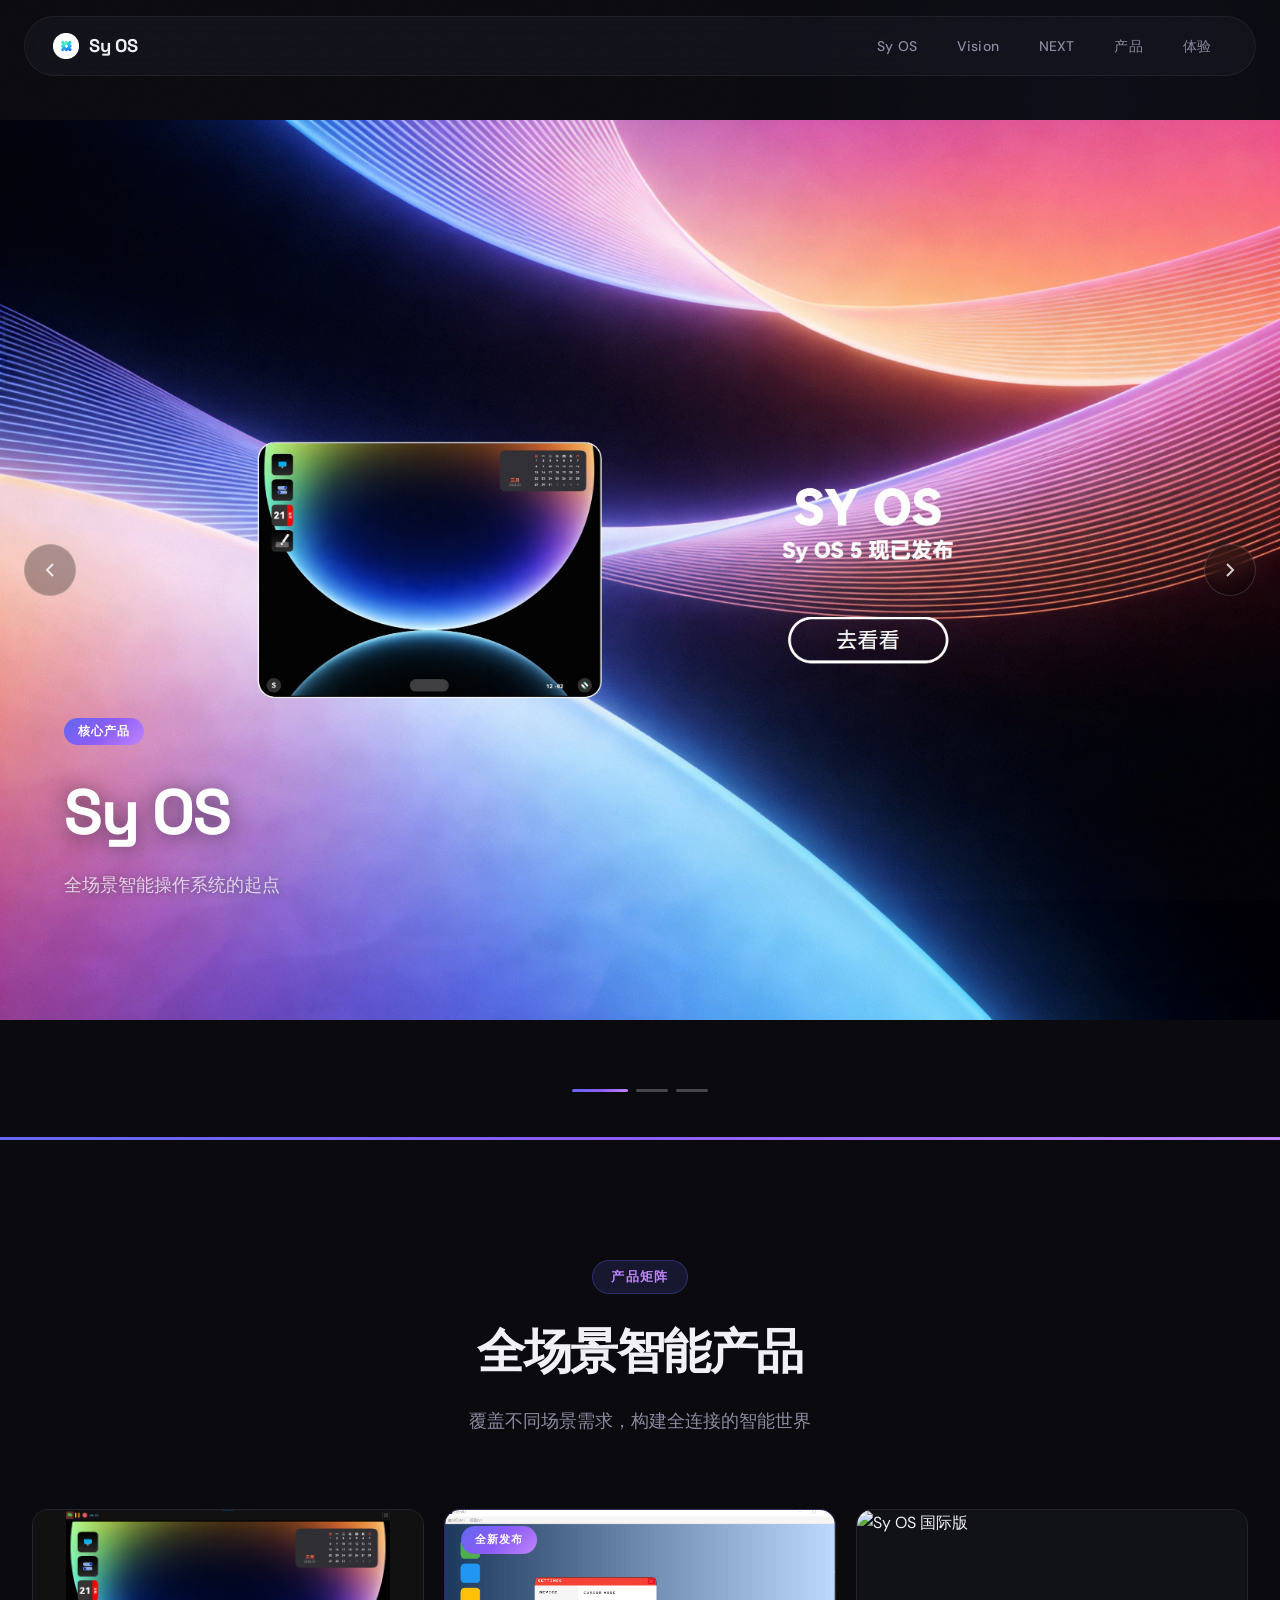
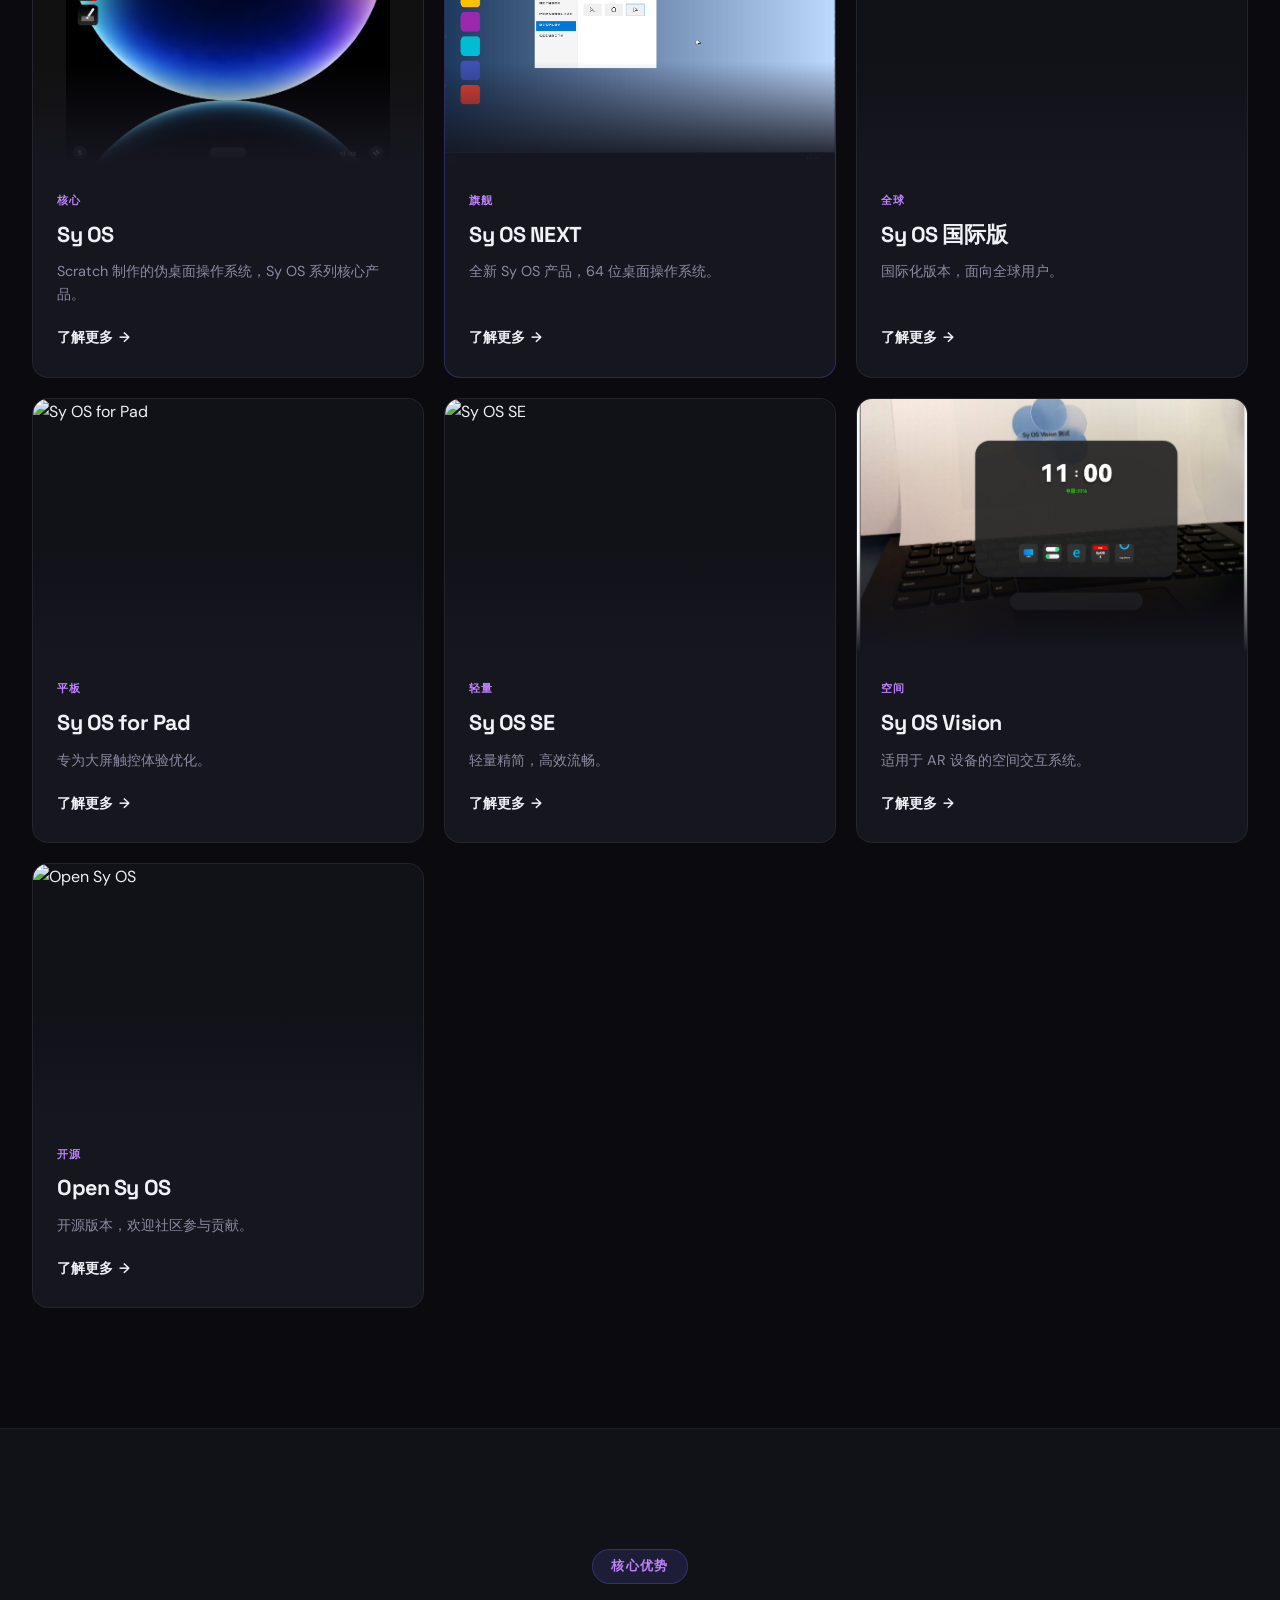
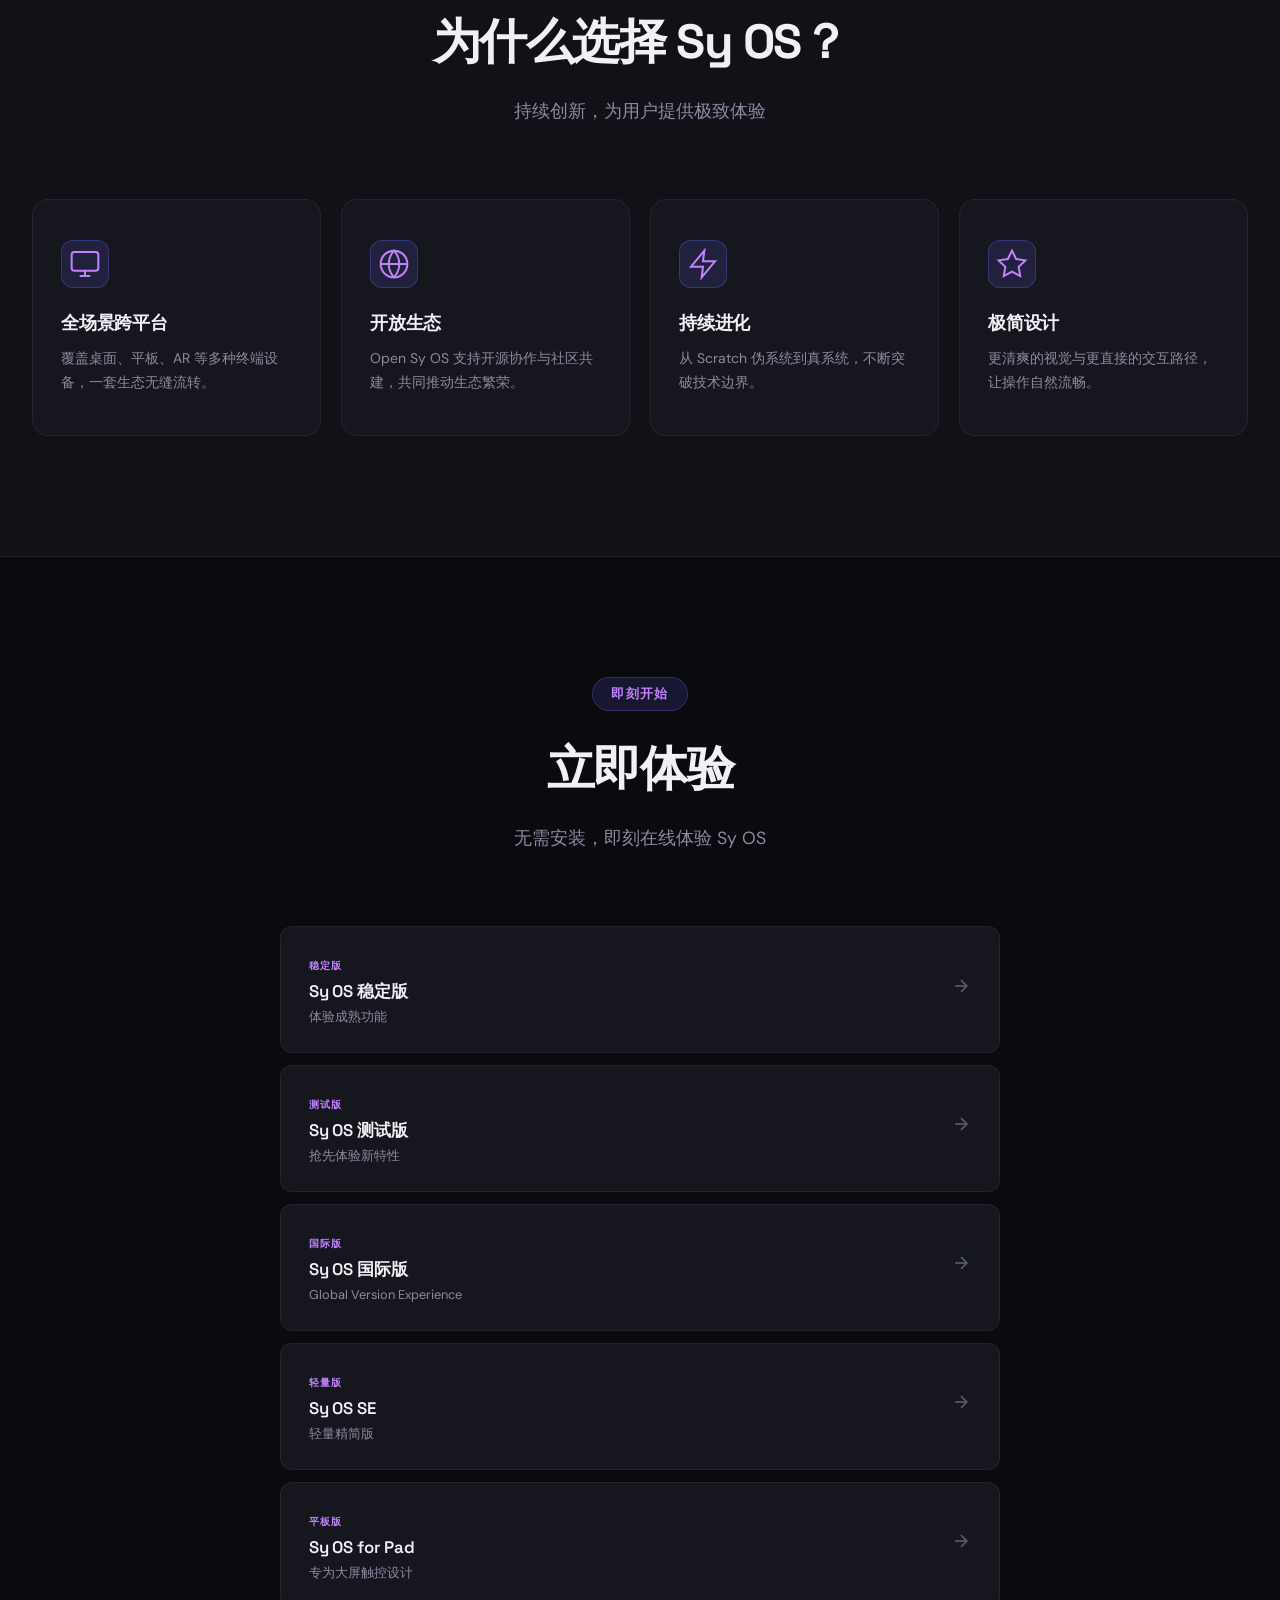
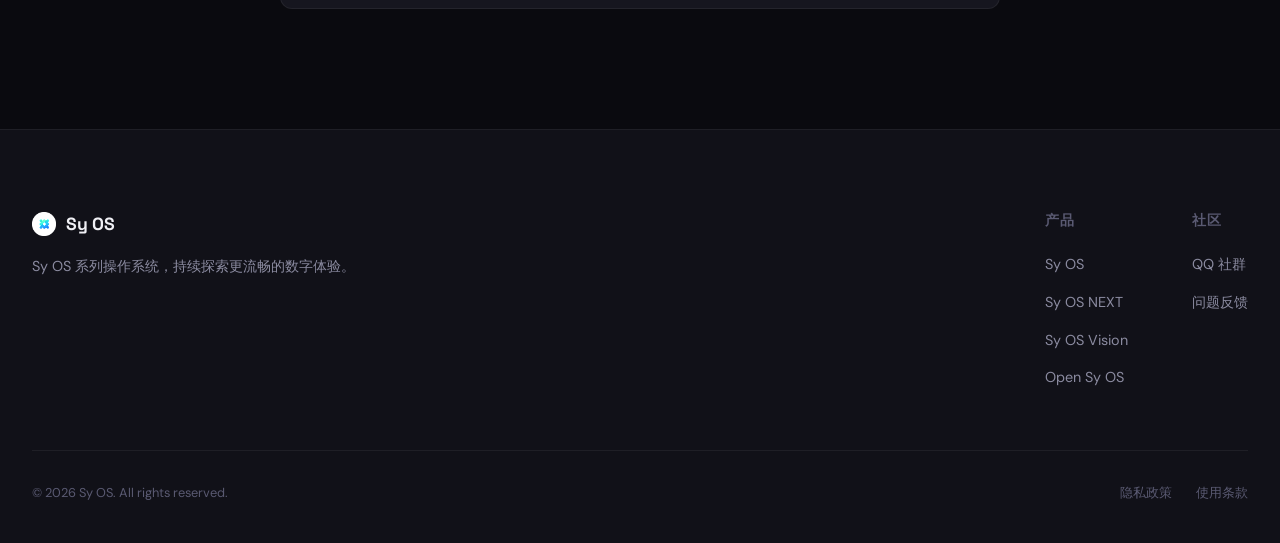
==== commit 4416466c: "feat: 重写网站，UI美观 Co-authored-by: traeagent <traeagent@users.noreply.github.com>" ====
--- a/index.html
+++ b/index.html
@@ -1,210 +1,345 @@
-﻿<!DOCTYPE html>
-<html lang="zh-CN">
-<head>
-    <meta charset="UTF-8">
-    <meta name="viewport" content="width=device-width, initial-scale=1.0">
-    <title>Sy OS</title>
-    <link rel="stylesheet" href="styles.css">
-    <link href="https://fonts.googleapis.com/css2?family=Inter:wght@300;400;500;600;700;800&display=swap" rel="stylesheet">
-</head>
-<body>
-    <nav class="navbar">
-        <div class="nav-container">
-            <a href="index.html" class="logo" style="text-decoration: none;">
-                <img src="Logo.png" alt="Sy OS Logo" class="logo-img">
-                <span class="logo-text">Sy OS</span>
-            </a>
-            <ul class="nav-links">
-                <li><a href="syos.html">Sy OS</a></li>
-                <li><a href="syos-vision.html">Sy OS Vision</a></li>
-                <li><a href="syos-next.html">Sy OS NEXT</a></li>
-            </ul>
-            <div class="nav-right">
-                <button class="nav-toggle" aria-label="菜单">
-                    <span></span>
-                    <span></span>
-                    <span></span>
-                </button>
-            </div>
-        </div>
-    </nav>
-
-    <section class="hero carousel">
-        <div class="carousel-inner">
-            <a href="syos.html" class="carousel-item active">
-                <div class="hero-visual full-image">
-                    <img src="hero1.jpg" alt="Sy OS 宣传图" class="hero-img" onerror="this.onerror=null;this.src='1145.png';">
-                </div>
-            </a>
-            <a href="syos-next.html" class="carousel-item">
-                <div class="hero-visual full-image">
-                    <img src="hero2.jpg" alt="Sy OS NEXT 宣传图" class="hero-img" onerror="this.onerror=null;this.src='1145.png';">
-                </div>
-            </a>
-            <a href="syos-vision.html" class="carousel-item">
-                <div class="hero-visual full-image">
-                    <img src="hero3.jpg" alt="Sy OS Vision 宣传图" class="hero-img" onerror="this.onerror=null;this.src='1145.png';">
-                </div>
-            </a>
-        </div>
-        <button class="carousel-control prev" aria-label="上一张">‹</button>
-        <button class="carousel-control next" aria-label="下一张">›</button>
-        <div class="carousel-indicators">
-            <button class="active" aria-label="Slide 1"></button>
-            <button aria-label="Slide 2"></button>
-            <button aria-label="Slide 3"></button>
-        </div>
-    </section>
-
-    <section id="products" class="products">
-        <div class="container">
-            <div class="section-header">
-                <h2 class="section-title">全场景智能产品</h2>
-                <p class="section-subtitle">覆盖面广，覆盖不同场景需求，构建全连接的智能世界。</p>
-            </div>
-            <div class="products-grid">
-                <div class="product-card">
-                    <div class="product-image-wrapper">
-                        <img src="Sy OS.jpg" alt="Sy OS 产品图片" class="product-img-placeholder" onerror="this.onerror=null;this.src='1145.png';">
-                        <div class="img-fallback-text">产品图片占位</div>
-                    </div>
-                    <div class="product-info">
-                        <h3 class="product-title">Sy OS</h3>
-                        <p class="product-desc">Scratch 制作的伪桌面操作系统，Sy OS 系列核心产品。</p>
-                        <div class="product-links"><a href="syos.html" class="learn-more">了解更多 &gt;</a></div>
-                    </div>
-                </div>
-
-                <div class="product-card">
-                    <div class="product-image-wrapper">
-                        <img src="Sy OS NEXT.jpg" alt="Sy OS NEXT 产品图片" class="product-img-placeholder" onerror="this.onerror=null;this.src='1145.png';">
-                        <div class="img-fallback-text">产品图片占位</div>
-                        <span class="badge">全新发布</span>
-                    </div>
-                    <div class="product-info">
-                        <h3 class="product-title">Sy OS NEXT</h3>
-                        <p class="product-desc">全新 Sy OS 产品，64 位桌面操作系统。</p>
-                        <div class="product-links"><a href="syos-next.html" class="learn-more">了解更多 &gt;</a></div>
-                    </div>
-                </div>
-
-                <div class="product-card">
-                    <div class="product-image-wrapper">
-                        <img src="Sy OS 国际版.jpg" alt="Sy OS 国际版 产品图片" class="product-img-placeholder" onerror="this.onerror=null;this.src='1145.png';">
-                        <div class="img-fallback-text">产品图片占位</div>
-                    </div>
-                    <div class="product-info">
-                        <h3 class="product-title">Sy OS 国际版</h3>
-                        <p class="product-desc">国际化版本，面向全球用户。</p>
-                        <div class="product-links"><a href="syos-intl.html" class="learn-more">了解更多 &gt;</a></div>
-                    </div>
-                </div>
-
-                <div class="product-card">
-                    <div class="product-image-wrapper">
-                        <img src="Sy OS for Pad.jpg" alt="Sy OS for Pad 产品图片" class="product-img-placeholder" onerror="this.onerror=null;this.src='1145.png';">
-                        <div class="img-fallback-text">产品图片占位</div>
-                    </div>
-                    <div class="product-info">
-                        <h3 class="product-title">Sy OS for Pad</h3>
-                        <p class="product-desc">专为大屏触控体验优化。</p>
-                        <div class="product-links"><a href="syos-pad.html" class="learn-more">了解更多 &gt;</a></div>
-                    </div>
-                </div>
-
-                <div class="product-card">
-                    <div class="product-image-wrapper">
-                        <img src="Sy OS SE.jpg" alt="Sy OS SE 产品图片" class="product-img-placeholder" onerror="this.onerror=null;this.src='1145.png';">
-                        <div class="img-fallback-text">产品图片占位</div>
-                    </div>
-                    <div class="product-info">
-                        <h3 class="product-title">Sy OS SE</h3>
-                        <p class="product-desc">轻量精简，高效流畅。</p>
-                        <div class="product-links"><a href="syos-se.html" class="learn-more">了解更多 &gt;</a></div>
-                    </div>
-                </div>
-
-                <div class="product-card">
-                    <div class="product-image-wrapper">
-                        <img src="Sy OS Vision.jpg" alt="Sy OS Vision 产品图片" class="product-img-placeholder" onerror="this.onerror=null;this.src='1145.png';">
-                        <div class="img-fallback-text">产品图片占位</div>
-                    </div>
-                    <div class="product-info">
-                        <h3 class="product-title">Sy OS Vision</h3>
-                        <p class="product-desc">适用于 AR 设备的空间交互系统。</p>
-                        <div class="product-links"><a href="syos-vision.html" class="learn-more">了解更多 &gt;</a></div>
-                    </div>
-                </div>
-
-                <div class="product-card">
-                    <div class="product-image-wrapper">
-                        <img src="Open Sy OS.jpg" alt="Open Sy OS 产品图片" class="product-img-placeholder" onerror="this.onerror=null;this.src='1145.png';">
-                        <div class="img-fallback-text">产品图片占位</div>
-                    </div>
-                    <div class="product-info">
-                        <h3 class="product-title">Open Sy OS</h3>
-                        <p class="product-desc">开源版本，欢迎社区参与贡献。</p>
-                        <div class="product-links"><a href="open-syos.html" class="learn-more">了解更多 &gt;</a></div>
-                    </div>
-                </div>
-            </div>
-        </div>
-    </section>
-
-    <section id="features" class="features">
-        <div class="container">
-            <div class="section-header">
-                <h2 class="section-title">为什么选择 Sy OS？</h2>
-                <p class="section-subtitle">持续创新，为用户提供极致体验</p>
-            </div>
-            <div class="features-grid">
-                <div class="feature-item"><div class="feature-content"><h3>全场景跨平台</h3><p>覆盖桌面、平板、AR 等多种终端设备。</p></div></div>
-                <div class="feature-item"><div class="feature-content"><h3>开放生态</h3><p>Open Sy OS 支持开源协作与社区共建。</p></div></div>
-                <div class="feature-item"><div class="feature-content"><h3>产品覆盖面广</h3><p>从 Scratch 伪系统到真系统，持续进化。</p></div></div>
-                <div class="feature-item"><div class="feature-content"><h3>极简设计</h3><p>更清爽的视觉与更直接的交互路径。</p></div></div>
-            </div>
-        </div>
-    </section>
-
-    <section id="experience" class="experience">
-        <div class="container">
-            <div class="section-header">
-                <h2 class="section-title">立即体验</h2>
-                <p class="section-subtitle">无需安装，即刻在线体验 Sy OS。</p>
-            </div>
-            <div class="experience-list">
-                <a href="https://ccw.site/s/RZp2zN" target="_blank" class="exp-item"><div class="exp-text"><h4>Sy OS 稳定版</h4><p>体验成熟功能</p></div><span class="exp-arrow">&gt;</span></a>
-                <a href="https://ccw.site/s/LYwpB" target="_blank" class="exp-item"><div class="exp-text"><h4>Sy OS 测试版</h4><p>抢先体验新特性</p></div><span class="exp-arrow">&gt;</span></a>
-                <a href="https://scratch.mit.edu/projects/1282208437" target="_blank" class="exp-item"><div class="exp-text"><h4>Sy OS 国际版</h4><p>Global Version Experience</p></div><span class="exp-arrow">&gt;</span></a>
-                <a href="https://ccw.site/s/YRyYRB" target="_blank" class="exp-item"><div class="exp-text"><h4>Sy OS SE</h4><p>轻量精简版</p></div><span class="exp-arrow">&gt;</span></a>
-                <a href="https://ccw.site/s/DlNRlM" target="_blank" class="exp-item"><div class="exp-text"><h4>Sy OS for Pad</h4><p>专为大屏触控设计</p></div><span class="exp-arrow">&gt;</span></a>
-            </div>
-        </div>
-    </section>
-
-    <footer class="footer">
-        <div class="container">
-            <div class="footer-modern">
-                <div class="footer-modern-brand">
-                    <img src="Logo.png" alt="Sy OS" class="footer-logo-img">
-                    <p>Sy OS 系列操作系统，持续探索更流畅的数字体验。</p>
-                </div>
-                <div class="footer-modern-links">
-                    <a href="#experience">在线体验</a>
-                    <a href="https://qm.qq.com/q/bWZFbX8iwE" target="_blank">QQ 社群</a>
-                    <a href="#">问题反馈</a>
-                </div>
-            </div>
-            <div class="footer-bottom">
-                <p class="copyright">© 2026 Sy OS. All rights reserved.</p>
-                <div class="footer-legal">
-                    <a href="#">隐私政策</a>
-                    <a href="#">使用条款</a>
-                </div>
-            </div>
-        </div>
-    </footer>
-
-    <script src="script.js"></script>
-</body>
-</html>
+<!DOCTYPE html>
+<html lang="zh-CN">
+<head>
+    <meta charset="UTF-8">
+    <meta name="viewport" content="width=device-width, initial-scale=1.0">
+    <title>Sy OS — 全场景智能操作系统</title>
+    <link rel="stylesheet" href="styles.css">
+    <link rel="preconnect" href="https://fonts.googleapis.com">
+    <link rel="preconnect" href="https://fonts.gstatic.com" crossorigin>
+    <link href="https://fonts.googleapis.com/css2?family=Space+Grotesk:wght@400;500;600;700&family=DM+Sans:ital,wght@0,300;0,400;0,500;0,600;0,700;1,400&display=swap" rel="stylesheet">
+</head>
+<body>
+    <!-- 噪点纹理覆盖层 -->
+    <div class="noise-overlay" aria-hidden="true"></div>
+
+    <!-- 背景渐变光晕 -->
+    <div class="bg-glow" aria-hidden="true">
+        <div class="glow glow-1"></div>
+        <div class="glow glow-2"></div>
+        <div class="glow glow-3"></div>
+    </div>
+
+    <nav class="navbar" id="navbar">
+        <div class="nav-container">
+            <a href="index.html" class="logo">
+                <img src="Logo.png" alt="Sy OS Logo" class="logo-img">
+                <span class="logo-text">Sy OS</span>
+            </a>
+            <ul class="nav-links" id="navLinks">
+                <li><a href="syos.html">Sy OS</a></li>
+                <li><a href="syos-vision.html">Vision</a></li>
+                <li><a href="syos-next.html">NEXT</a></li>
+                <li><a href="#products">产品</a></li>
+                <li><a href="#experience">体验</a></li>
+            </ul>
+            <button class="nav-toggle" id="navToggle" aria-label="菜单">
+                <span></span>
+                <span></span>
+                <span></span>
+            </button>
+        </div>
+    </nav>
+
+    <main>
+        <!-- Hero 轮播 -->
+        <section class="hero carousel" id="heroCarousel">
+            <div class="carousel-inner">
+                <a href="syos.html" class="carousel-item active">
+                    <div class="hero-visual full-image">
+                        <img src="hero1.jpg" alt="Sy OS 宣传图" class="hero-img" onerror="this.onerror=null;this.src='1145.png';">
+                    </div>
+                    <div class="carousel-caption">
+                        <span class="caption-tag">核心产品</span>
+                        <h2>Sy OS</h2>
+                        <p>全场景智能操作系统的起点</p>
+                    </div>
+                </a>
+                <a href="syos-next.html" class="carousel-item">
+                    <div class="hero-visual full-image">
+                        <img src="hero2.jpg" alt="Sy OS NEXT 宣传图" class="hero-img" onerror="this.onerror=null;this.src='1145.png';">
+                    </div>
+                    <div class="carousel-caption">
+                        <span class="caption-tag">全新发布</span>
+                        <h2>Sy OS NEXT</h2>
+                        <p>64 位桌面操作系统，性能跃迁</p>
+                    </div>
+                </a>
+                <a href="syos-vision.html" class="carousel-item">
+                    <div class="hero-visual full-image">
+                        <img src="hero3.jpg" alt="Sy OS Vision 宣传图" class="hero-img" onerror="this.onerror=null;this.src='1145.png';">
+                    </div>
+                    <div class="carousel-caption">
+                        <span class="caption-tag">空间计算</span>
+                        <h2>Sy OS Vision</h2>
+                        <p>AR 空间交互，探索无限可能</p>
+                    </div>
+                </a>
+            </div>
+            <button class="carousel-control prev" aria-label="上一张">
+                <svg width="24" height="24" viewBox="0 0 24 24" fill="none" stroke="currentColor" stroke-width="2"><path d="M15 18l-6-6 6-6"/></svg>
+            </button>
+            <button class="carousel-control next" aria-label="下一张">
+                <svg width="24" height="24" viewBox="0 0 24 24" fill="none" stroke="currentColor" stroke-width="2"><path d="M9 18l6-6-6-6"/></svg>
+            </button>
+            <div class="carousel-indicators">
+                <button class="active" aria-label="Slide 1"></button>
+                <button aria-label="Slide 2"></button>
+                <button aria-label="Slide 3"></button>
+            </div>
+            <div class="carousel-progress">
+                <div class="carousel-progress-bar" id="carouselProgress"></div>
+            </div>
+        </section>
+
+        <!-- 产品展示 -->
+        <section id="products" class="products">
+            <div class="container">
+                <div class="section-header reveal">
+                    <span class="section-tag">产品矩阵</span>
+                    <h2 class="section-title">全场景智能产品</h2>
+                    <p class="section-subtitle">覆盖不同场景需求，构建全连接的智能世界</p>
+                </div>
+                <div class="products-grid">
+                    <div class="product-card reveal">
+                        <div class="product-image-wrapper">
+                            <img src="Sy OS.jpg" alt="Sy OS" class="product-img-placeholder" onerror="this.onerror=null;this.src='1145.png';">
+                            <div class="product-image-overlay"></div>
+                        </div>
+                        <div class="product-info">
+                            <span class="product-tag">核心</span>
+                            <h3 class="product-title">Sy OS</h3>
+                            <p class="product-desc">Scratch 制作的伪桌面操作系统，Sy OS 系列核心产品。</p>
+                            <a href="syos.html" class="learn-more">了解更多 <span class="arrow">→</span></a>
+                        </div>
+                    </div>
+
+                    <div class="product-card reveal" data-highlight="true">
+                        <div class="product-image-wrapper">
+                            <img src="Sy OS NEXT.jpg" alt="Sy OS NEXT" class="product-img-placeholder" onerror="this.onerror=null;this.src='1145.png';">
+                            <div class="product-image-overlay"></div>
+                            <span class="badge">全新发布</span>
+                        </div>
+                        <div class="product-info">
+                            <span class="product-tag">旗舰</span>
+                            <h3 class="product-title">Sy OS NEXT</h3>
+                            <p class="product-desc">全新 Sy OS 产品，64 位桌面操作系统。</p>
+                            <a href="syos-next.html" class="learn-more">了解更多 <span class="arrow">→</span></a>
+                        </div>
+                    </div>
+
+                    <div class="product-card reveal">
+                        <div class="product-image-wrapper">
+                            <img src="Sy OS 国际版.jpg" alt="Sy OS 国际版" class="product-img-placeholder" onerror="this.onerror=null;this.src='1145.png';">
+                            <div class="product-image-overlay"></div>
+                        </div>
+                        <div class="product-info">
+                            <span class="product-tag">全球</span>
+                            <h3 class="product-title">Sy OS 国际版</h3>
+                            <p class="product-desc">国际化版本，面向全球用户。</p>
+                            <a href="syos-intl.html" class="learn-more">了解更多 <span class="arrow">→</span></a>
+                        </div>
+                    </div>
+
+                    <div class="product-card reveal">
+                        <div class="product-image-wrapper">
+                            <img src="Sy OS for Pad.jpg" alt="Sy OS for Pad" class="product-img-placeholder" onerror="this.onerror=null;this.src='1145.png';">
+                            <div class="product-image-overlay"></div>
+                        </div>
+                        <div class="product-info">
+                            <span class="product-tag">平板</span>
+                            <h3 class="product-title">Sy OS for Pad</h3>
+                            <p class="product-desc">专为大屏触控体验优化。</p>
+                            <a href="syos-pad.html" class="learn-more">了解更多 <span class="arrow">→</span></a>
+                        </div>
+                    </div>
+
+                    <div class="product-card reveal">
+                        <div class="product-image-wrapper">
+                            <img src="Sy OS SE.jpg" alt="Sy OS SE" class="product-img-placeholder" onerror="this.onerror=null;this.src='1145.png';">
+                            <div class="product-image-overlay"></div>
+                        </div>
+                        <div class="product-info">
+                            <span class="product-tag">轻量</span>
+                            <h3 class="product-title">Sy OS SE</h3>
+                            <p class="product-desc">轻量精简，高效流畅。</p>
+                            <a href="syos-se.html" class="learn-more">了解更多 <span class="arrow">→</span></a>
+                        </div>
+                    </div>
+
+                    <div class="product-card reveal">
+                        <div class="product-image-wrapper">
+                            <img src="Sy OS Vision.jpg" alt="Sy OS Vision" class="product-img-placeholder" onerror="this.onerror=null;this.src='1145.png';">
+                            <div class="product-image-overlay"></div>
+                        </div>
+                        <div class="product-info">
+                            <span class="product-tag">空间</span>
+                            <h3 class="product-title">Sy OS Vision</h3>
+                            <p class="product-desc">适用于 AR 设备的空间交互系统。</p>
+                            <a href="syos-vision.html" class="learn-more">了解更多 <span class="arrow">→</span></a>
+                        </div>
+                    </div>
+
+                    <div class="product-card reveal">
+                        <div class="product-image-wrapper">
+                            <img src="Open Sy OS.jpg" alt="Open Sy OS" class="product-img-placeholder" onerror="this.onerror=null;this.src='1145.png';">
+                            <div class="product-image-overlay"></div>
+                        </div>
+                        <div class="product-info">
+                            <span class="product-tag">开源</span>
+                            <h3 class="product-title">Open Sy OS</h3>
+                            <p class="product-desc">开源版本，欢迎社区参与贡献。</p>
+                            <a href="open-syos.html" class="learn-more">了解更多 <span class="arrow">→</span></a>
+                        </div>
+                    </div>
+                </div>
+            </div>
+        </section>
+
+        <!-- 特性 -->
+        <section id="features" class="features">
+            <div class="container">
+                <div class="section-header reveal">
+                    <span class="section-tag">核心优势</span>
+                    <h2 class="section-title">为什么选择 Sy OS？</h2>
+                    <p class="section-subtitle">持续创新，为用户提供极致体验</p>
+                </div>
+                <div class="features-grid">
+                    <div class="feature-item reveal">
+                        <div class="feature-icon">
+                            <svg width="32" height="32" viewBox="0 0 24 24" fill="none" stroke="currentColor" stroke-width="1.5"><rect x="2" y="3" width="20" height="14" rx="2"/><path d="M8 21h8"/><path d="M12 17v4"/></svg>
+                        </div>
+                        <h3>全场景跨平台</h3>
+                        <p>覆盖桌面、平板、AR 等多种终端设备，一套生态无缝流转。</p>
+                    </div>
+                    <div class="feature-item reveal">
+                        <div class="feature-icon">
+                            <svg width="32" height="32" viewBox="0 0 24 24" fill="none" stroke="currentColor" stroke-width="1.5"><circle cx="12" cy="12" r="10"/><path d="M2 12h20"/><path d="M12 2a15.3 15.3 0 0 1 4 10 15.3 15.3 0 0 1-4 10 15.3 15.3 0 0 1-4-10 15.3 15.3 0 0 1 4-10z"/></svg>
+                        </div>
+                        <h3>开放生态</h3>
+                        <p>Open Sy OS 支持开源协作与社区共建，共同推动生态繁荣。</p>
+                    </div>
+                    <div class="feature-item reveal">
+                        <div class="feature-icon">
+                            <svg width="32" height="32" viewBox="0 0 24 24" fill="none" stroke="currentColor" stroke-width="1.5"><path d="M13 2L3 14h9l-1 8 10-12h-9l1-8z"/></svg>
+                        </div>
+                        <h3>持续进化</h3>
+                        <p>从 Scratch 伪系统到真系统，不断突破技术边界。</p>
+                    </div>
+                    <div class="feature-item reveal">
+                        <div class="feature-icon">
+                            <svg width="32" height="32" viewBox="0 0 24 24" fill="none" stroke="currentColor" stroke-width="1.5"><path d="M12 2l3.09 6.26L22 9.27l-5 4.87 1.18 6.88L12 17.77l-6.18 3.25L7 14.14 2 9.27l6.91-1.01L12 2z"/></svg>
+                        </div>
+                        <h3>极简设计</h3>
+                        <p>更清爽的视觉与更直接的交互路径，让操作自然流畅。</p>
+                    </div>
+                </div>
+            </div>
+        </section>
+
+        <!-- 立即体验 -->
+        <section id="experience" class="experience">
+            <div class="container">
+                <div class="section-header reveal">
+                    <span class="section-tag">即刻开始</span>
+                    <h2 class="section-title">立即体验</h2>
+                    <p class="section-subtitle">无需安装，即刻在线体验 Sy OS</p>
+                </div>
+                <div class="experience-list">
+                    <a href="https://ccw.site/s/RZp2zN" target="_blank" class="exp-item reveal">
+                        <div class="exp-text">
+                            <span class="exp-tag">稳定版</span>
+                            <h4>Sy OS 稳定版</h4>
+                            <p>体验成熟功能</p>
+                        </div>
+                        <span class="exp-arrow">
+                            <svg width="20" height="20" viewBox="0 0 24 24" fill="none" stroke="currentColor" stroke-width="2"><path d="M5 12h14"/><path d="M12 5l7 7-7 7"/></svg>
+                        </span>
+                    </a>
+                    <a href="https://ccw.site/s/LYwpB" target="_blank" class="exp-item reveal">
+                        <div class="exp-text">
+                            <span class="exp-tag">测试版</span>
+                            <h4>Sy OS 测试版</h4>
+                            <p>抢先体验新特性</p>
+                        </div>
+                        <span class="exp-arrow">
+                            <svg width="20" height="20" viewBox="0 0 24 24" fill="none" stroke="currentColor" stroke-width="2"><path d="M5 12h14"/><path d="M12 5l7 7-7 7"/></svg>
+                        </span>
+                    </a>
+                    <a href="https://scratch.mit.edu/projects/1282208437" target="_blank" class="exp-item reveal">
+                        <div class="exp-text">
+                            <span class="exp-tag">国际版</span>
+                            <h4>Sy OS 国际版</h4>
+                            <p>Global Version Experience</p>
+                        </div>
+                        <span class="exp-arrow">
+                            <svg width="20" height="20" viewBox="0 0 24 24" fill="none" stroke="currentColor" stroke-width="2"><path d="M5 12h14"/><path d="M12 5l7 7-7 7"/></svg>
+                        </span>
+                    </a>
+                    <a href="https://ccw.site/s/YRyYRB" target="_blank" class="exp-item reveal">
+                        <div class="exp-text">
+                            <span class="exp-tag">轻量版</span>
+                            <h4>Sy OS SE</h4>
+                            <p>轻量精简版</p>
+                        </div>
+                        <span class="exp-arrow">
+                            <svg width="20" height="20" viewBox="0 0 24 24" fill="none" stroke="currentColor" stroke-width="2"><path d="M5 12h14"/><path d="M12 5l7 7-7 7"/></svg>
+                        </span>
+                    </a>
+                    <a href="https://ccw.site/s/DlNRlM" target="_blank" class="exp-item reveal">
+                        <div class="exp-text">
+                            <span class="exp-tag">平板版</span>
+                            <h4>Sy OS for Pad</h4>
+                            <p>专为大屏触控设计</p>
+                        </div>
+                        <span class="exp-arrow">
+                            <svg width="20" height="20" viewBox="0 0 24 24" fill="none" stroke="currentColor" stroke-width="2"><path d="M5 12h14"/><path d="M12 5l7 7-7 7"/></svg>
+                        </span>
+                    </a>
+                </div>
+            </div>
+        </section>
+    </main>
+
+    <footer class="footer">
+        <div class="container">
+            <div class="footer-top">
+                <div class="footer-brand">
+                    <div class="footer-logo-group">
+                        <img src="Logo.png" alt="Sy OS" class="footer-logo-img">
+                        <span class="footer-logo-text">Sy OS</span>
+                    </div>
+                    <p class="footer-desc">Sy OS 系列操作系统，持续探索更流畅的数字体验。</p>
+                </div>
+                <div class="footer-links-group">
+                    <div class="footer-col">
+                        <h4>产品</h4>
+                        <ul>
+                            <li><a href="syos.html">Sy OS</a></li>
+                            <li><a href="syos-next.html">Sy OS NEXT</a></li>
+                            <li><a href="syos-vision.html">Sy OS Vision</a></li>
+                            <li><a href="open-syos.html">Open Sy OS</a></li>
+                        </ul>
+                    </div>
+                    <div class="footer-col">
+                        <h4>社区</h4>
+                        <ul>
+                            <li><a href="https://qm.qq.com/q/bWZFbX8iwE" target="_blank">QQ 社群</a></li>
+                            <li><a href="#">问题反馈</a></li>
+                        </ul>
+                    </div>
+                </div>
+            </div>
+            <div class="footer-bottom">
+                <p class="copyright">© 2026 Sy OS. All rights reserved.</p>
+                <div class="footer-legal">
+                    <a href="#">隐私政策</a>
+                    <a href="#">使用条款</a>
+                </div>
+            </div>
+        </div>
+    </footer>
+
+    <script src="script.js"></script>
+</body>
+</html>
--- a/styles.css
+++ b/styles.css
@@ -1,3 +1,7 @@
+/* ============================================
+   Sy OS — Dark Futuristic Design System
+   ============================================ */
+
 * {
     margin: 0;
     padding: 0;
@@ -5,18 +9,44 @@
 }
 
 :root {
-    --primary: #c8102e; /* Huawei red accent, or maybe a sleek black */
-    --primary-hover: #e60012;
-    --text-main: #191919;
-    --text-secondary: #717171;
-    --text-light: #a4a4a4;
-    --bg-main: #ffffff;
-    --bg-alt: #f4f4f4;
-    --bg-dark: #000000;
-    --border-color: #e5e5e5;
-    --card-shadow: 0 4px 24px rgba(0, 0, 0, 0.06);
-    --card-shadow-hover: 0 12px 32px rgba(0, 0, 0, 0.12);
-    --transition: all 0.3s cubic-bezier(0.4, 0, 0.2, 1);
+    /* Color Palette */
+    --bg-primary: #0a0a0f;
+    --bg-secondary: #111118;
+    --bg-card: #16161f;
+    --bg-card-hover: #1c1c28;
+    --bg-glass: rgba(22, 22, 31, 0.6);
+    --bg-glass-light: rgba(255, 255, 255, 0.03);
+
+    --text-primary: #f0f0f5;
+    --text-secondary: #8b8ba0;
+    --text-tertiary: #5a5a72;
+
+    --accent-1: #6366f1;
+    --accent-2: #8b5cf6;
+    --accent-3: #c084fc;
+    --accent-gradient: linear-gradient(135deg, #6366f1 0%, #8b5cf6 50%, #c084fc 100%);
+    --accent-glow: rgba(99, 102, 241, 0.15);
+
+    --border-subtle: rgba(255, 255, 255, 0.06);
+    --border-light: rgba(255, 255, 255, 0.1);
+    --border-accent: rgba(99, 102, 241, 0.3);
+
+    --radius-sm: 8px;
+    --radius-md: 12px;
+    --radius-lg: 16px;
+    --radius-xl: 24px;
+    --radius-full: 9999px;
+
+    --shadow-card: 0 4px 24px rgba(0, 0, 0, 0.3);
+    --shadow-card-hover: 0 8px 40px rgba(0, 0, 0, 0.4), 0 0 0 1px rgba(99, 102, 241, 0.1);
+    --shadow-glow: 0 0 60px rgba(99, 102, 241, 0.15);
+
+    --transition-fast: 0.2s cubic-bezier(0.4, 0, 0.2, 1);
+    --transition: 0.3s cubic-bezier(0.4, 0, 0.2, 1);
+    --transition-slow: 0.5s cubic-bezier(0.4, 0, 0.2, 1);
+
+    --font-display: 'Space Grotesk', sans-serif;
+    --font-body: 'DM Sans', sans-serif;
 }
 
 html {
@@ -24,115 +54,173 @@
 }
 
 body {
-    font-family: 'Inter', -apple-system, BlinkMacSystemFont, 'Segoe UI', Roboto, Helvetica, Arial, sans-serif;
-    background-color: var(--bg-main);
-    color: var(--text-main);
+    font-family: var(--font-body);
+    background-color: var(--bg-primary);
+    color: var(--text-primary);
     line-height: 1.6;
     -webkit-font-smoothing: antialiased;
     -moz-osx-font-smoothing: grayscale;
+    overflow-x: hidden;
 }
 
 .container {
-    max-width: 1400px;
+    max-width: 1280px;
     margin: 0 auto;
-    padding: 0 24px;
-}
-
-/* Navbar */
+    padding: 0 32px;
+}
+
+/* ============================================
+   Noise Overlay
+   ============================================ */
+.noise-overlay {
+    position: fixed;
+    top: 0;
+    left: 0;
+    width: 100%;
+    height: 100%;
+    pointer-events: none;
+    z-index: 9999;
+    opacity: 0.03;
+    background-image: url("data:image/svg+xml,%3Csvg viewBox='0 0 256 256' xmlns='http://www.w3.org/2000/svg'%3E%3Cfilter id='noise'%3E%3CfeTurbulence type='fractalNoise' baseFrequency='0.9' numOctaves='4' stitchTiles='stitch'/%3E%3C/filter%3E%3Crect width='100%25' height='100%25' filter='url(%23noise)'/%3E%3C/svg%3E");
+    background-repeat: repeat;
+    background-size: 256px 256px;
+}
+
+/* ============================================
+   Background Glow
+   ============================================ */
+.bg-glow {
+    position: fixed;
+    top: 0;
+    left: 0;
+    width: 100%;
+    height: 100%;
+    pointer-events: none;
+    z-index: 0;
+    overflow: hidden;
+}
+
+.glow {
+    position: absolute;
+    border-radius: 50%;
+    filter: blur(120px);
+    opacity: 0.4;
+}
+
+.glow-1 {
+    width: 600px;
+    height: 600px;
+    background: radial-gradient(circle, rgba(99, 102, 241, 0.15) 0%, transparent 70%);
+    top: -200px;
+    right: -100px;
+    animation: floatGlow 20s ease-in-out infinite;
+}
+
+.glow-2 {
+    width: 500px;
+    height: 500px;
+    background: radial-gradient(circle, rgba(139, 92, 246, 0.1) 0%, transparent 70%);
+    bottom: 20%;
+    left: -150px;
+    animation: floatGlow 25s ease-in-out infinite reverse;
+}
+
+.glow-3 {
+    width: 400px;
+    height: 400px;
+    background: radial-gradient(circle, rgba(192, 132, 252, 0.08) 0%, transparent 70%);
+    top: 50%;
+    right: 10%;
+    animation: floatGlow 18s ease-in-out infinite 5s;
+}
+
+@keyframes floatGlow {
+    0%, 100% { transform: translate(0, 0) scale(1); }
+    33% { transform: translate(30px, -30px) scale(1.1); }
+    66% { transform: translate(-20px, 20px) scale(0.95); }
+}
+
+/* ============================================
+   Navbar
+   ============================================ */
 .navbar {
     position: fixed;
-    top: 20px; /* offset from top to give it a floating look */
+    top: 16px;
     left: 50%;
     transform: translateX(-50%);
-    width: 90%;
-    max-width: 1400px;
-    height: 64px;
-    background: rgba(255, 255, 255, 0.7); /* more transparent for glass effect */
-    backdrop-filter: blur(20px) saturate(180%);
-    -webkit-backdrop-filter: blur(20px) saturate(180%);
-    border: 1px solid rgba(255, 255, 255, 0.5);
-    border-radius: 32px; /* rounded corners */
+    width: calc(100% - 48px);
+    max-width: 1280px;
+    height: 60px;
+    background: var(--bg-glass);
+    backdrop-filter: blur(24px) saturate(180%);
+    -webkit-backdrop-filter: blur(24px) saturate(180%);
+    border: 1px solid var(--border-subtle);
+    border-radius: var(--radius-full);
     z-index: 1000;
-    display: flex;
-    align-items: center;
     transition: var(--transition);
-    box-shadow: 0 8px 32px rgba(0, 0, 0, 0.1);
 }
 
 .navbar.scrolled {
-    top: 10px;
-    background: rgba(255, 255, 255, 0.85);
-    box-shadow: 0 4px 20px rgba(0, 0, 0, 0.15);
+    top: 8px;
+    background: rgba(10, 10, 15, 0.85);
+    border-color: var(--border-light);
+    box-shadow: 0 8px 32px rgba(0, 0, 0, 0.3);
 }
 
 .nav-container {
     width: 100%;
-    max-width: 1400px;
-    margin: 0 auto;
-    padding: 0 24px;
-    display: flex;
-    justify-content: flex-start;
+    height: 100%;
+    padding: 0 28px;
+    display: flex;
+    justify-content: space-between;
     align-items: center;
 }
 
 .logo {
     display: flex;
     align-items: center;
-    gap: 12px;
+    gap: 10px;
     text-decoration: none;
-    color: var(--text-main);
+    color: var(--text-primary);
+    font-family: var(--font-display);
     font-weight: 700;
-    font-size: 1.25rem;
-    margin-right: auto;
+    font-size: 1.15rem;
+    letter-spacing: -0.02em;
 }
 
 .logo-img {
-    height: 28px;
+    height: 26px;
     width: auto;
+    filter: brightness(1.1);
 }
 
 .nav-links {
     display: flex;
     list-style: none;
-    gap: 40px;
-    margin-left: auto;
-    justify-content: flex-end;
+    gap: 8px;
+    align-items: center;
 }
 
 .nav-links a {
-    color: var(--text-main);
+    color: var(--text-secondary);
     text-decoration: none;
-    font-size: 0.95rem;
+    font-size: 0.875rem;
     font-weight: 500;
-    transition: var(--transition);
+    padding: 8px 16px;
+    border-radius: var(--radius-full);
+    transition: var(--transition-fast);
+    letter-spacing: 0.01em;
 }
 
 .nav-links a:hover {
-    color: var(--primary);
-}
-
-.nav-right {
-    display: flex;
-    align-items: center;
-    gap: 12px;
-    margin-left: 16px;
-}
-
-.nav-icon-link {
-    color: var(--text-main);
-    display: flex;
-    align-items: center;
-    transition: var(--transition);
-}
-
-.nav-icon-link:hover {
-    color: var(--primary);
+    color: var(--text-primary);
+    background: var(--bg-glass-light);
 }
 
 .nav-toggle {
     display: none;
     flex-direction: column;
-    gap: 4px;
+    gap: 5px;
     background: none;
     border: none;
     cursor: pointer;
@@ -140,124 +228,29 @@
 }
 
 .nav-toggle span {
-    width: 20px;
+    width: 22px;
     height: 2px;
-    background-color: var(--text-main);
+    background-color: var(--text-secondary);
+    border-radius: 1px;
     transition: var(--transition);
 }
 
-/* Hero Section */
-.hero {
+/* ============================================
+   Hero Carousel
+   ============================================ */
+.hero.carousel {
     position: relative;
-    padding: 140px 0 80px;
-    min-height: 80vh;
-    display: flex;
-    flex-direction: column;
-    align-items: center;
-    justify-content: center;
-    text-align: center;
-    background-color: var(--bg-alt);
+    min-height: 100vh;
+    display: block;
     overflow: hidden;
-}
-
-.hero-bg {
-    position: absolute;
-    top: 0;
-    left: 0;
-    width: 100%;
-    height: 100%;
-    background: linear-gradient(180deg, #fdfdfd 0%, #f4f4f4 100%);
-    z-index: -1;
-}
-
-.hero-content {
-    max-width: 800px;
-    margin-bottom: 48px;
     z-index: 1;
-}
-
-.hero-title {
-    font-size: clamp(3rem, 6vw, 4.5rem);
-    font-weight: 800;
-    letter-spacing: -0.02em;
-    margin-bottom: 24px;
-    color: var(--text-main);
-}
-
-.hero-description {
-    font-size: 1.25rem;
-    color: var(--text-secondary);
-    margin-bottom: 40px;
-}
-
-.hero-buttons {
-    display: flex;
-    gap: 16px;
-    justify-content: center;
-}
-
-.btn {
-    display: inline-flex;
-    align-items: center;
-    justify-content: center;
-    padding: 12px 32px;
-    border-radius: 4px;
-    font-size: 1rem;
-    font-weight: 500;
-    text-decoration: none;
-    transition: var(--transition);
-    cursor: pointer;
-    min-width: 140px;
-}
-
-.btn-primary {
-    background-color: var(--text-main);
-    color: #fff;
-    border: 1px solid var(--text-main);
-}
-
-.btn-primary:hover {
-    background-color: #333;
-    border-color: #333;
-}
-
-.btn-secondary {
-    background-color: transparent;
-    color: var(--text-main);
-    border: 1px solid var(--text-main);
-}
-
-.btn-secondary:hover {
-    background-color: var(--bg-alt);
-}
-
-.hero-visual {
-    max-width: 1000px;
-    width: 90%;
-    margin: 0 auto;
-    z-index: 1;
-}
-
-.hero-img {
-    width: 100%;
-    height: auto;
-    border-radius: 12px;
-    box-shadow: 0 20px 40px rgba(0,0,0,0.1);
-}
-
-/* Carousel */
-.hero.carousel {
-    padding: 0;
-    min-height: 80vh;
-    position: relative;
-    display: block; /* override hero flex */
 }
 
 .carousel-inner {
     width: 100%;
     height: 100%;
     position: relative;
-    min-height: 80vh;
+    min-height: 100vh;
 }
 
 .carousel-item {
@@ -268,9 +261,10 @@
     height: 100%;
     opacity: 0;
     visibility: hidden;
-    transition: opacity 0.8s ease-in-out, visibility 0.8s ease-in-out;
-    display: block; /* Remove flex, allow full bleed */
-    text-decoration: none; /* If it's an anchor tag */
+    transition: opacity 1s cubic-bezier(0.4, 0, 0.2, 1), visibility 1s;
+    display: block;
+    text-decoration: none;
+    color: inherit;
 }
 
 .carousel-item.active {
@@ -295,62 +289,89 @@
     box-shadow: none;
 }
 
-.hero-visual.full-image .product-image-wrapper {
-    border-radius: 0 !important;
-    padding-top: 0 !important;
+.carousel-caption {
     position: absolute;
-    top: 0;
-    left: 0;
-    width: 100%;
-    height: 100%;
-}
-
-.carousel-indicators {
-    position: absolute;
-    bottom: 40px;
-    left: 50%;
-    transform: translateX(-50%);
-    display: flex;
-    gap: 12px;
-    z-index: 10;
-}
-
+    bottom: 120px;
+    left: 64px;
+    z-index: 5;
+    max-width: 500px;
+}
+
+.caption-tag {
+    display: inline-block;
+    padding: 4px 14px;
+    background: var(--accent-gradient);
+    color: #fff;
+    font-size: 0.75rem;
+    font-weight: 600;
+    letter-spacing: 0.08em;
+    text-transform: uppercase;
+    border-radius: var(--radius-full);
+    margin-bottom: 16px;
+}
+
+.carousel-caption h2 {
+    font-family: var(--font-display);
+    font-size: clamp(2.5rem, 5vw, 4rem);
+    font-weight: 700;
+    color: #fff;
+    letter-spacing: -0.03em;
+    margin-bottom: 8px;
+    text-shadow: 0 2px 20px rgba(0, 0, 0, 0.5);
+}
+
+.carousel-caption p {
+    font-size: 1.125rem;
+    color: rgba(255, 255, 255, 0.75);
+    text-shadow: 0 1px 8px rgba(0, 0, 0, 0.4);
+}
+
+/* Carousel Controls */
 .carousel-control {
     position: absolute;
     top: 50%;
     transform: translateY(-50%);
-    width: 48px;
-    height: 48px;
-    border: 1px solid rgba(255, 255, 255, 0.35);
-    background: rgba(0, 0, 0, 0.22);
-    backdrop-filter: blur(8px);
-    -webkit-backdrop-filter: blur(8px);
-    color: #fff;
-    border-radius: 999px;
+    width: 52px;
+    height: 52px;
+    border: 1px solid rgba(255, 255, 255, 0.15);
+    background: rgba(0, 0, 0, 0.3);
+    backdrop-filter: blur(12px);
+    -webkit-backdrop-filter: blur(12px);
+    color: rgba(255, 255, 255, 0.8);
+    border-radius: 50%;
     cursor: pointer;
     z-index: 11;
-    font-size: 2rem;
-    line-height: 1;
+    display: flex;
+    align-items: center;
+    justify-content: center;
     transition: var(--transition);
 }
 
 .carousel-control:hover {
-    background: rgba(0, 0, 0, 0.38);
-}
-
-.carousel-control.prev {
-    left: 20px;
-}
-
-.carousel-control.next {
-    right: 20px;
+    background: rgba(99, 102, 241, 0.3);
+    border-color: rgba(99, 102, 241, 0.5);
+    color: #fff;
+    transform: translateY(-50%) scale(1.05);
+}
+
+.carousel-control.prev { left: 24px; }
+.carousel-control.next { right: 24px; }
+
+.carousel-indicators {
+    position: absolute;
+    bottom: 48px;
+    left: 50%;
+    transform: translateX(-50%);
+    display: flex;
+    gap: 8px;
+    z-index: 10;
 }
 
 .carousel-indicators button {
-    width: 40px;
-    height: 4px;
+    width: 32px;
+    height: 3px;
     border-radius: 2px;
-    background-color: rgba(0,0,0,0.2);
+    background-color: rgba(255, 255, 255, 0.25);
     border: none;
     cursor: pointer;
     transition: var(--transition);
@@ -358,92 +379,113 @@
 }
 
 .carousel-indicators button.active {
-    background-color: var(--primary);
-    width: 60px;
-}
-
-/* Subpage Hero */
-.page-hero {
-    padding: 160px 24px 80px;
-    text-align: center;
-    background-color: var(--bg-alt);
-    border-bottom: 1px solid var(--border-color);
-}
-
-.page-hero h1 {
-    font-size: 3rem;
-    font-weight: 700;
-    margin-bottom: 24px;
-    color: var(--text-main);
-}
-
-.page-hero p {
-    font-size: 1.25rem;
-    color: var(--text-secondary);
-    max-width: 800px;
-    margin: 0 auto;
-}
-
-.page-content {
-    padding: 80px 24px;
-    min-height: 40vh;
-}
-
-/* Sections */
+    background: var(--accent-gradient);
+    width: 56px;
+}
+
+/* Carousel Progress Bar */
+.carousel-progress {
+    position: absolute;
+    bottom: 0;
+    left: 0;
+    width: 100%;
+    height: 3px;
+    background: rgba(255, 255, 255, 0.05);
+    z-index: 10;
+}
+
+.carousel-progress-bar {
+    height: 100%;
+    background: var(--accent-gradient);
+    width: 0%;
+    transition: width 0.1s linear;
+}
+
+/* ============================================
+   Section Common
+   ============================================ */
 section {
-    padding: 100px 0;
+    padding: 120px 0;
+    position: relative;
+    z-index: 1;
 }
 
 .section-header {
     text-align: center;
-    margin-bottom: 64px;
+    margin-bottom: 72px;
+}
+
+.section-tag {
+    display: inline-block;
+    padding: 6px 18px;
+    background: var(--accent-glow);
+    border: 1px solid var(--border-accent);
+    color: var(--accent-3);
+    font-size: 0.8rem;
+    font-weight: 600;
+    letter-spacing: 0.1em;
+    text-transform: uppercase;
+    border-radius: var(--radius-full);
+    margin-bottom: 20px;
 }
 
 .section-title {
-    font-size: 2.5rem;
+    font-family: var(--font-display);
+    font-size: clamp(2rem, 4vw, 3rem);
     font-weight: 700;
+    letter-spacing: -0.03em;
     margin-bottom: 16px;
-    color: var(--text-main);
+    color: var(--text-primary);
 }
 
 .section-subtitle {
-    font-size: 1.125rem;
+    font-size: 1.1rem;
     color: var(--text-secondary);
-    max-width: 700px;
+    max-width: 600px;
     margin: 0 auto;
-}
-
-/* Products Grid */
+    line-height: 1.7;
+}
+
+/* ============================================
+   Products
+   ============================================ */
 .products {
-    background-color: var(--bg-main);
+    background: transparent;
 }
 
 .products-grid {
     display: grid;
-    grid-template-columns: repeat(auto-fit, minmax(300px, 1fr));
-    gap: 24px;
+    grid-template-columns: repeat(auto-fill, minmax(340px, 1fr));
+    gap: 20px;
 }
 
 .product-card {
-    background: var(--bg-main);
-    border: 1px solid var(--border-color);
-    border-radius: 8px;
+    background: var(--bg-card);
+    border: 1px solid var(--border-subtle);
+    border-radius: var(--radius-lg);
     overflow: hidden;
     transition: var(--transition);
     display: flex;
     flex-direction: column;
+    position: relative;
 }
 
 .product-card:hover {
-    box-shadow: var(--card-shadow-hover);
+    border-color: var(--border-accent);
+    box-shadow: var(--shadow-card-hover), var(--shadow-glow);
     transform: translateY(-4px);
+}
+
+.product-card[data-highlight="true"] {
+    border-color: var(--border-accent);
+    background: linear-gradient(180deg, rgba(99, 102, 241, 0.06) 0%, var(--bg-card) 40%);
 }
 
 .product-image-wrapper {
     position: relative;
     width: 100%;
-    padding-top: 75%; /* 4:3 Aspect Ratio */
-    background-color: var(--bg-alt);
+    padding-top: 65%;
+    background: var(--bg-secondary);
     display: flex;
     align-items: center;
     justify-content: center;
@@ -458,244 +500,332 @@
     height: 100%;
     object-fit: cover;
     z-index: 2;
-    opacity: 0; /* Hidden if empty */
-}
-
-/* Show placeholder image if it has src */
+    opacity: 0;
+    transition: transform 0.6s cubic-bezier(0.4, 0, 0.2, 1);
+}
+
 .product-img-placeholder[src]:not([src=""]) {
     opacity: 1;
 }
 
-.img-fallback-text {
+.product-card:hover .product-img-placeholder {
+    transform: scale(1.05);
+}
+
+.product-image-overlay {
     position: absolute;
-    top: 50%;
-    left: 50%;
-    transform: translate(-50%, -50%);
-    color: var(--text-light);
-    font-size: 0.9rem;
-    font-weight: 500;
-    z-index: 1;
+    bottom: 0;
+    left: 0;
+    width: 100%;
+    height: 40%;
+    background: linear-gradient(to top, var(--bg-card), transparent);
+    z-index: 3;
+    pointer-events: none;
+    opacity: 0;
+}
+
+.product-img-placeholder[src]:not([src=""]) + .product-image-overlay {
+    opacity: 1;
 }
 
 .badge {
     position: absolute;
     top: 16px;
     left: 16px;
-    background-color: var(--primary);
+    background: var(--accent-gradient);
     color: #fff;
-    padding: 4px 12px;
-    font-size: 0.75rem;
-    font-weight: 600;
-    border-radius: 2px;
-    z-index: 3;
+    padding: 5px 14px;
+    font-size: 0.7rem;
+    font-weight: 700;
+    letter-spacing: 0.08em;
+    text-transform: uppercase;
+    border-radius: var(--radius-full);
+    z-index: 4;
 }
 
 .product-info {
-    padding: 32px 24px;
+    padding: 28px 24px;
     display: flex;
     flex-direction: column;
     flex-grow: 1;
 }
 
+.product-tag {
+    display: inline-block;
+    width: fit-content;
+    font-size: 0.7rem;
+    font-weight: 600;
+    letter-spacing: 0.1em;
+    text-transform: uppercase;
+    color: var(--accent-3);
+    margin-bottom: 8px;
+}
+
 .product-title {
-    font-size: 1.5rem;
-    font-weight: 600;
-    margin-bottom: 12px;
+    font-family: var(--font-display);
+    font-size: 1.35rem;
+    font-weight: 700;
+    letter-spacing: -0.02em;
+    margin-bottom: 8px;
+    color: var(--text-primary);
 }
 
 .product-desc {
     color: var(--text-secondary);
-    font-size: 0.95rem;
-    margin-bottom: 24px;
+    font-size: 0.9rem;
+    margin-bottom: 20px;
     flex-grow: 1;
-}
-
-.product-links {
-    margin-top: auto;
+    line-height: 1.6;
 }
 
 .learn-more {
-    color: var(--text-main);
+    display: inline-flex;
+    align-items: center;
+    gap: 6px;
+    color: var(--text-primary);
     text-decoration: none;
     font-weight: 600;
-    font-size: 0.95rem;
-    display: inline-flex;
-    align-items: center;
-    transition: var(--transition);
+    font-size: 0.875rem;
+    transition: var(--transition-fast);
+    width: fit-content;
+}
+
+.learn-more .arrow {
+    display: inline-block;
+    transition: transform var(--transition-fast);
 }
 
 .learn-more:hover {
-    color: var(--primary);
-}
-
-/* Features */
+    color: var(--accent-3);
+}
+
+.learn-more:hover .arrow {
+    transform: translateX(4px);
+}
+
+/* ============================================
+   Features
+   ============================================ */
 .features {
-    background-color: var(--bg-alt);
+    background: var(--bg-secondary);
+    border-top: 1px solid var(--border-subtle);
+    border-bottom: 1px solid var(--border-subtle);
 }
 
 .features-grid {
     display: grid;
-    grid-template-columns: repeat(auto-fit, minmax(280px, 1fr));
-    gap: 32px;
+    grid-template-columns: repeat(4, 1fr);
+    gap: 20px;
 }
 
 .feature-item {
-    background: var(--bg-main);
-    padding: 48px 32px;
-    border-radius: 8px;
+    background: var(--bg-card);
+    border: 1px solid var(--border-subtle);
+    padding: 40px 28px;
+    border-radius: var(--radius-lg);
     transition: var(--transition);
+    position: relative;
+    overflow: hidden;
+}
+
+.feature-item::before {
+    content: '';
+    position: absolute;
+    top: 0;
+    left: 0;
+    right: 0;
+    height: 2px;
+    background: var(--accent-gradient);
+    opacity: 0;
+    transition: opacity var(--transition);
 }
 
 .feature-item:hover {
-    box-shadow: var(--card-shadow);
-}
-
-.feature-content h3 {
-    font-size: 1.25rem;
-    font-weight: 600;
-    margin-bottom: 16px;
-    color: var(--text-main);
-}
-
-.feature-content p {
+    border-color: var(--border-accent);
+    transform: translateY(-2px);
+}
+
+.feature-item:hover::before {
+    opacity: 1;
+}
+
+.feature-icon {
+    width: 48px;
+    height: 48px;
+    display: flex;
+    align-items: center;
+    justify-content: center;
+    background: var(--accent-glow);
+    border: 1px solid var(--border-accent);
+    border-radius: var(--radius-md);
+    margin-bottom: 20px;
+    color: var(--accent-3);
+}
+
+.feature-item h3 {
+    font-family: var(--font-display);
+    font-size: 1.15rem;
+    font-weight: 700;
+    margin-bottom: 10px;
+    color: var(--text-primary);
+    letter-spacing: -0.01em;
+}
+
+.feature-item p {
     color: var(--text-secondary);
-    font-size: 0.95rem;
-    line-height: 1.6;
-}
-
-/* Experience */
+    font-size: 0.875rem;
+    line-height: 1.7;
+}
+
+/* ============================================
+   Experience
+   ============================================ */
 .experience {
-    background-color: var(--bg-main);
+    background: transparent;
 }
 
 .experience-list {
-    max-width: 800px;
+    max-width: 720px;
     margin: 0 auto;
     display: flex;
     flex-direction: column;
-    gap: 16px;
+    gap: 12px;
 }
 
 .exp-item {
     display: flex;
     align-items: center;
     justify-content: space-between;
-    padding: 24px 32px;
-    background: var(--bg-alt);
-    border-radius: 8px;
+    padding: 24px 28px;
+    background: var(--bg-card);
+    border: 1px solid var(--border-subtle);
+    border-radius: var(--radius-md);
     text-decoration: none;
-    color: var(--text-main);
+    color: var(--text-primary);
     transition: var(--transition);
 }
 
 .exp-item:hover {
-    background: var(--bg-main);
-    box-shadow: var(--card-shadow);
-    transform: translateX(8px);
+    border-color: var(--border-accent);
+    background: var(--bg-card-hover);
+    box-shadow: var(--shadow-glow);
+    transform: translateX(4px);
+}
+
+.exp-tag {
+    display: inline-block;
+    font-size: 0.65rem;
+    font-weight: 700;
+    letter-spacing: 0.1em;
+    text-transform: uppercase;
+    color: var(--accent-3);
+    margin-bottom: 4px;
 }
 
 .exp-text h4 {
-    font-size: 1.125rem;
+    font-family: var(--font-display);
+    font-size: 1.05rem;
     font-weight: 600;
-    margin-bottom: 4px;
+    margin-bottom: 2px;
+    letter-spacing: -0.01em;
 }
 
 .exp-text p {
     color: var(--text-secondary);
+    font-size: 0.8rem;
+}
+
+.exp-arrow {
+    color: var(--text-tertiary);
+    transition: var(--transition-fast);
+    flex-shrink: 0;
+    margin-left: 16px;
+}
+
+.exp-item:hover .exp-arrow {
+    color: var(--accent-3);
+    transform: translateX(4px);
+}
+
+/* ============================================
+   Footer
+   ============================================ */
+.footer {
+    background: var(--bg-secondary);
+    border-top: 1px solid var(--border-subtle);
+    padding: 80px 0 40px;
+    position: relative;
+    z-index: 1;
+}
+
+.footer-top {
+    display: flex;
+    justify-content: space-between;
+    gap: 64px;
+    margin-bottom: 48px;
+}
+
+.footer-brand {
+    max-width: 360px;
+}
+
+.footer-logo-group {
+    display: flex;
+    align-items: center;
+    gap: 10px;
+    margin-bottom: 16px;
+}
+
+.footer-logo-img {
+    height: 24px;
+    filter: brightness(1.2);
+}
+
+.footer-logo-text {
+    font-family: var(--font-display);
+    font-weight: 700;
+    font-size: 1.1rem;
+    color: var(--text-primary);
+}
+
+.footer-desc {
+    color: var(--text-secondary);
     font-size: 0.9rem;
-}
-
-.exp-arrow {
-    font-weight: bold;
-    font-size: 1.25rem;
-    color: var(--text-light);
-    transition: var(--transition);
-}
-
-.exp-item:hover .exp-arrow {
-    color: var(--text-main);
-}
-
-/* Footer */
-.footer {
-    background-color: var(--bg-dark);
-    color: #fff;
-    padding: 80px 0 40px;
-}
-
-.footer-modern {
-    display: flex;
-    justify-content: space-between;
-    align-items: center;
-    gap: 28px;
-    padding: 24px 28px;
-    border: 1px solid rgba(255, 255, 255, 0.14);
-    border-radius: 18px;
-    background: linear-gradient(135deg, rgba(255, 255, 255, 0.08), rgba(255, 255, 255, 0.03));
-    margin-bottom: 24px;
-}
-
-.footer-modern-brand {
-    display: flex;
-    align-items: center;
-    gap: 14px;
-}
-
-.footer-modern-brand p {
-    color: #c9c9c9;
-    font-size: 0.92rem;
-}
-
-.footer-modern-links {
-    display: flex;
-    gap: 22px;
-}
-
-.footer-modern-links a {
-    color: #e7e7e7;
+    line-height: 1.7;
+}
+
+.footer-links-group {
+    display: flex;
+    gap: 64px;
+}
+
+.footer-col h4 {
+    font-family: var(--font-display);
+    font-size: 0.85rem;
+    font-weight: 600;
+    letter-spacing: 0.08em;
+    text-transform: uppercase;
+    color: var(--text-tertiary);
+    margin-bottom: 20px;
+}
+
+.footer-col ul {
+    list-style: none;
+}
+
+.footer-col ul li {
+    margin-bottom: 12px;
+}
+
+.footer-col a {
+    color: var(--text-secondary);
     text-decoration: none;
     font-size: 0.9rem;
-}
-
-.footer-modern-links a:hover {
-    color: #fff;
-}
-
-.footer-top {
-    margin-bottom: 64px;
-}
-
-.footer-links {
-    display: flex;
-    flex-wrap: wrap;
-    gap: 64px;
-    justify-content: flex-start;
-}
-
-.footer-col h4 {
-    font-size: 1rem;
-    font-weight: 600;
-    margin-bottom: 24px;
-    color: #fff;
-}
-
-.footer-col ul {
-    list-style: none;
-}
-
-.footer-col ul li {
-    margin-bottom: 12px;
-}
-
-.footer-col a {
-    color: #a4a4a4;
-    text-decoration: none;
-    font-size: 0.9rem;
-    transition: var(--transition);
+    transition: var(--transition-fast);
 }
 
 .footer-col a:hover {
-    color: #fff;
+    color: var(--accent-3);
 }
 
 .footer-bottom {
@@ -705,17 +835,12 @@
     flex-wrap: wrap;
     gap: 24px;
     padding-top: 32px;
-    border-top: 1px solid #333;
-}
-
-.footer-logo-img {
-    height: 24px;
-    filter: grayscale(1) brightness(2);
+    border-top: 1px solid var(--border-subtle);
 }
 
 .copyright {
-    color: #717171;
-    font-size: 0.85rem;
+    color: var(--text-tertiary);
+    font-size: 0.8rem;
 }
 
 .footer-legal {
@@ -724,93 +849,154 @@
 }
 
 .footer-legal a {
-    color: #717171;
+    color: var(--text-tertiary);
     text-decoration: none;
-    font-size: 0.85rem;
-    transition: var(--transition);
+    font-size: 0.8rem;
+    transition: var(--transition-fast);
 }
 
 .footer-legal a:hover {
-    color: #fff;
-}
-
-/* Responsive */
+    color: var(--text-secondary);
+}
+
+/* ============================================
+   Reveal Animations
+   ============================================ */
+.reveal {
+    opacity: 0;
+    transform: translateY(30px);
+    transition: opacity 0.8s cubic-bezier(0.4, 0, 0.2, 1),
+                transform 0.8s cubic-bezier(0.4, 0, 0.2, 1);
+}
+
+.reveal.visible {
+    opacity: 1;
+    transform: translateY(0);
+}
+
+/* Staggered reveal for grid items */
+.products-grid .product-card:nth-child(1) { transition-delay: 0s; }
+.products-grid .product-card:nth-child(2) { transition-delay: 0.08s; }
+.products-grid .product-card:nth-child(3) { transition-delay: 0.16s; }
+.products-grid .product-card:nth-child(4) { transition-delay: 0.24s; }
+.products-grid .product-card:nth-child(5) { transition-delay: 0.32s; }
+.products-grid .product-card:nth-child(6) { transition-delay: 0.40s; }
+.products-grid .product-card:nth-child(7) { transition-delay: 0.48s; }
+
+.features-grid .feature-item:nth-child(1) { transition-delay: 0s; }
+.features-grid .feature-item:nth-child(2) { transition-delay: 0.08s; }
+.features-grid .feature-item:nth-child(3) { transition-delay: 0.16s; }
+.features-grid .feature-item:nth-child(4) { transition-delay: 0.24s; }
+
+.experience-list .exp-item:nth-child(1) { transition-delay: 0s; }
+.experience-list .exp-item:nth-child(2) { transition-delay: 0.06s; }
+.experience-list .exp-item:nth-child(3) { transition-delay: 0.12s; }
+.experience-list .exp-item:nth-child(4) { transition-delay: 0.18s; }
+.experience-list .exp-item:nth-child(5) { transition-delay: 0.24s; }
+
+/* ============================================
+   Responsive
+   ============================================ */
+@media (max-width: 1024px) {
+    .features-grid {
+        grid-template-columns: repeat(2, 1fr);
+    }
+}
+
 @media (max-width: 768px) {
+    .container {
+        padding: 0 20px;
+    }
+
+    section {
+        padding: 80px 0;
+    }
+
+    .navbar {
+        width: calc(100% - 24px);
+        top: 12px;
+    }
+
     .nav-links {
         position: fixed;
-        top: 64px;
+        top: 0;
         left: 0;
         width: 100%;
-        background: var(--bg-main);
+        height: 100vh;
+        background: rgba(10, 10, 15, 0.97);
+        backdrop-filter: blur(24px);
+        -webkit-backdrop-filter: blur(24px);
         flex-direction: column;
-        gap: 0;
+        justify-content: center;
+        align-items: center;
+        gap: 8px;
         padding: 0;
-        height: 0;
-        overflow: hidden;
-        transition: var(--transition);
-        border-bottom: 1px solid transparent;
+        opacity: 0;
+        visibility: hidden;
+        transition: opacity 0.4s ease, visibility 0.4s ease;
+        z-index: 999;
     }
 
     .nav-links.active {
-        height: auto;
-        padding: 16px 0;
-        border-bottom-color: var(--border-color);
-        box-shadow: 0 10px 20px rgba(0,0,0,0.05);
-    }
-
-    .carousel-control {
-        width: 42px;
-        height: 42px;
-        font-size: 1.6rem;
-    }
-
-    .carousel-control.prev {
-        left: 12px;
-    }
-
-    .carousel-control.next {
-        right: 12px;
-    }
-
-    .nav-links li {
-        width: 100%;
+        opacity: 1;
+        visibility: visible;
     }
 
     .nav-links a {
-        display: block;
-        padding: 16px 24px;
-        font-size: 1.1rem;
+        font-size: 1.25rem;
+        padding: 16px 32px;
     }
 
     .nav-toggle {
         display: flex;
-    }
-
-    .hero {
-        padding-top: 120px;
-    }
-
-    .hero-title {
-        font-size: 2.5rem;
-    }
-
-    .section-title {
+        z-index: 1001;
+    }
+
+    .nav-toggle.active span:nth-child(1) {
+        transform: rotate(45deg) translate(5px, 5px);
+    }
+    .nav-toggle.active span:nth-child(2) {
+        opacity: 0;
+    }
+    .nav-toggle.active span:nth-child(3) {
+        transform: rotate(-45deg) translate(5px, -5px);
+    }
+
+    .carousel-caption {
+        bottom: 100px;
+        left: 24px;
+        right: 24px;
+        max-width: none;
+    }
+
+    .carousel-caption h2 {
         font-size: 2rem;
     }
 
-    .footer-links {
+    .carousel-control {
+        width: 44px;
+        height: 44px;
+    }
+
+    .carousel-control.prev { left: 12px; }
+    .carousel-control.next { right: 12px; }
+
+    .products-grid {
+        grid-template-columns: 1fr;
+        gap: 16px;
+    }
+
+    .features-grid {
+        grid-template-columns: 1fr;
+    }
+
+    .footer-top {
         flex-direction: column;
         gap: 40px;
     }
 
-    .footer-modern {
-        flex-direction: column;
-        align-items: flex-start;
-    }
-
-    .footer-modern-links {
-        flex-wrap: wrap;
-        gap: 12px 18px;
+    .footer-links-group {
+        gap: 40px;
     }
 
     .footer-bottom {
@@ -818,3 +1004,51 @@
         align-items: flex-start;
     }
 }
+
+@media (max-width: 480px) {
+    .section-title {
+        font-size: 1.75rem;
+    }
+
+    .carousel-caption h2 {
+        font-size: 1.6rem;
+    }
+
+    .carousel-caption p {
+        font-size: 0.9rem;
+    }
+
+    .product-info {
+        padding: 20px 18px;
+    }
+}
+
+/* ============================================
+   Subpage Styles (retained for other pages)
+   ============================================ */
+.page-hero {
+    padding: 160px 24px 80px;
+    text-align: center;
+    background-color: var(--bg-secondary);
+    border-bottom: 1px solid var(--border-subtle);
+}
+
+.page-hero h1 {
+    font-family: var(--font-display);
+    font-size: 3rem;
+    font-weight: 700;
+    margin-bottom: 24px;
+    color: var(--text-primary);
+}
+
+.page-hero p {
+    font-size: 1.25rem;
+    color: var(--text-secondary);
+    max-width: 800px;
+    margin: 0 auto;
+}
+
+.page-content {
+    padding: 80px 24px;
+    min-height: 40vh;
+}
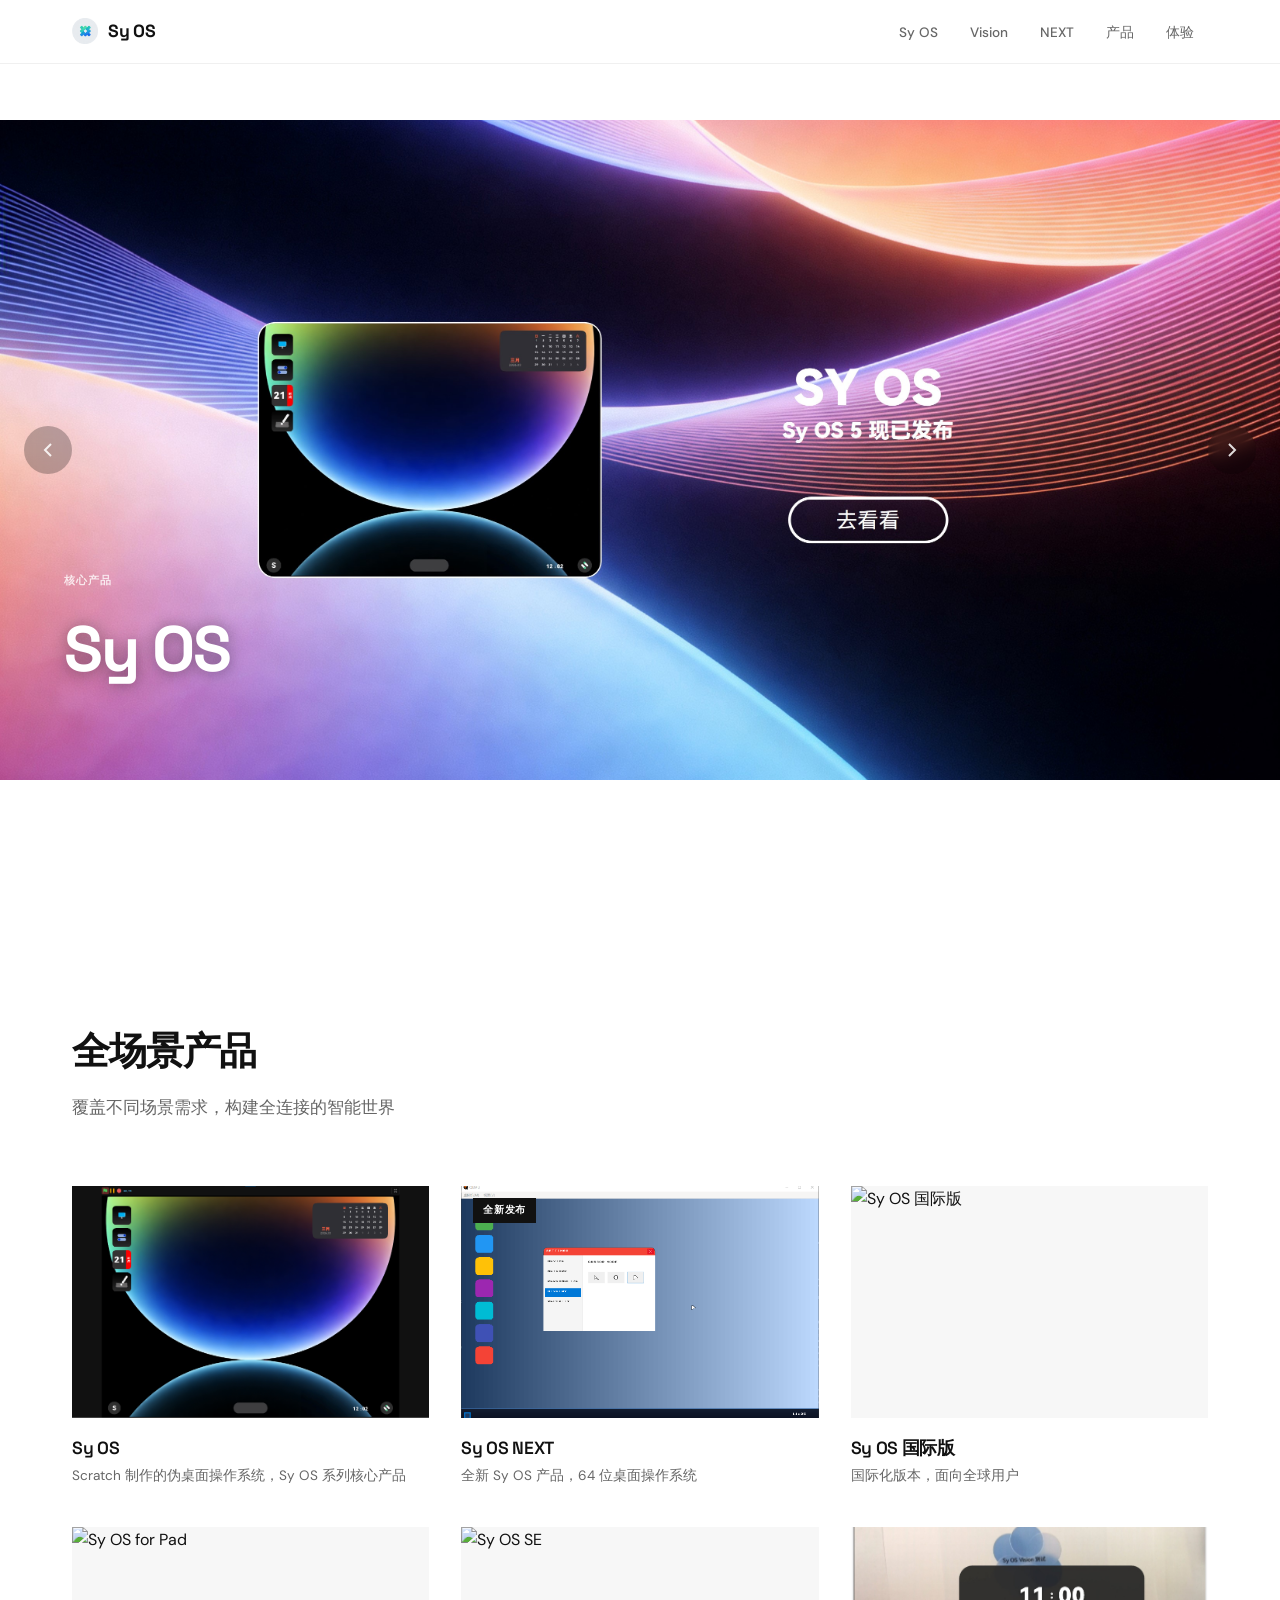
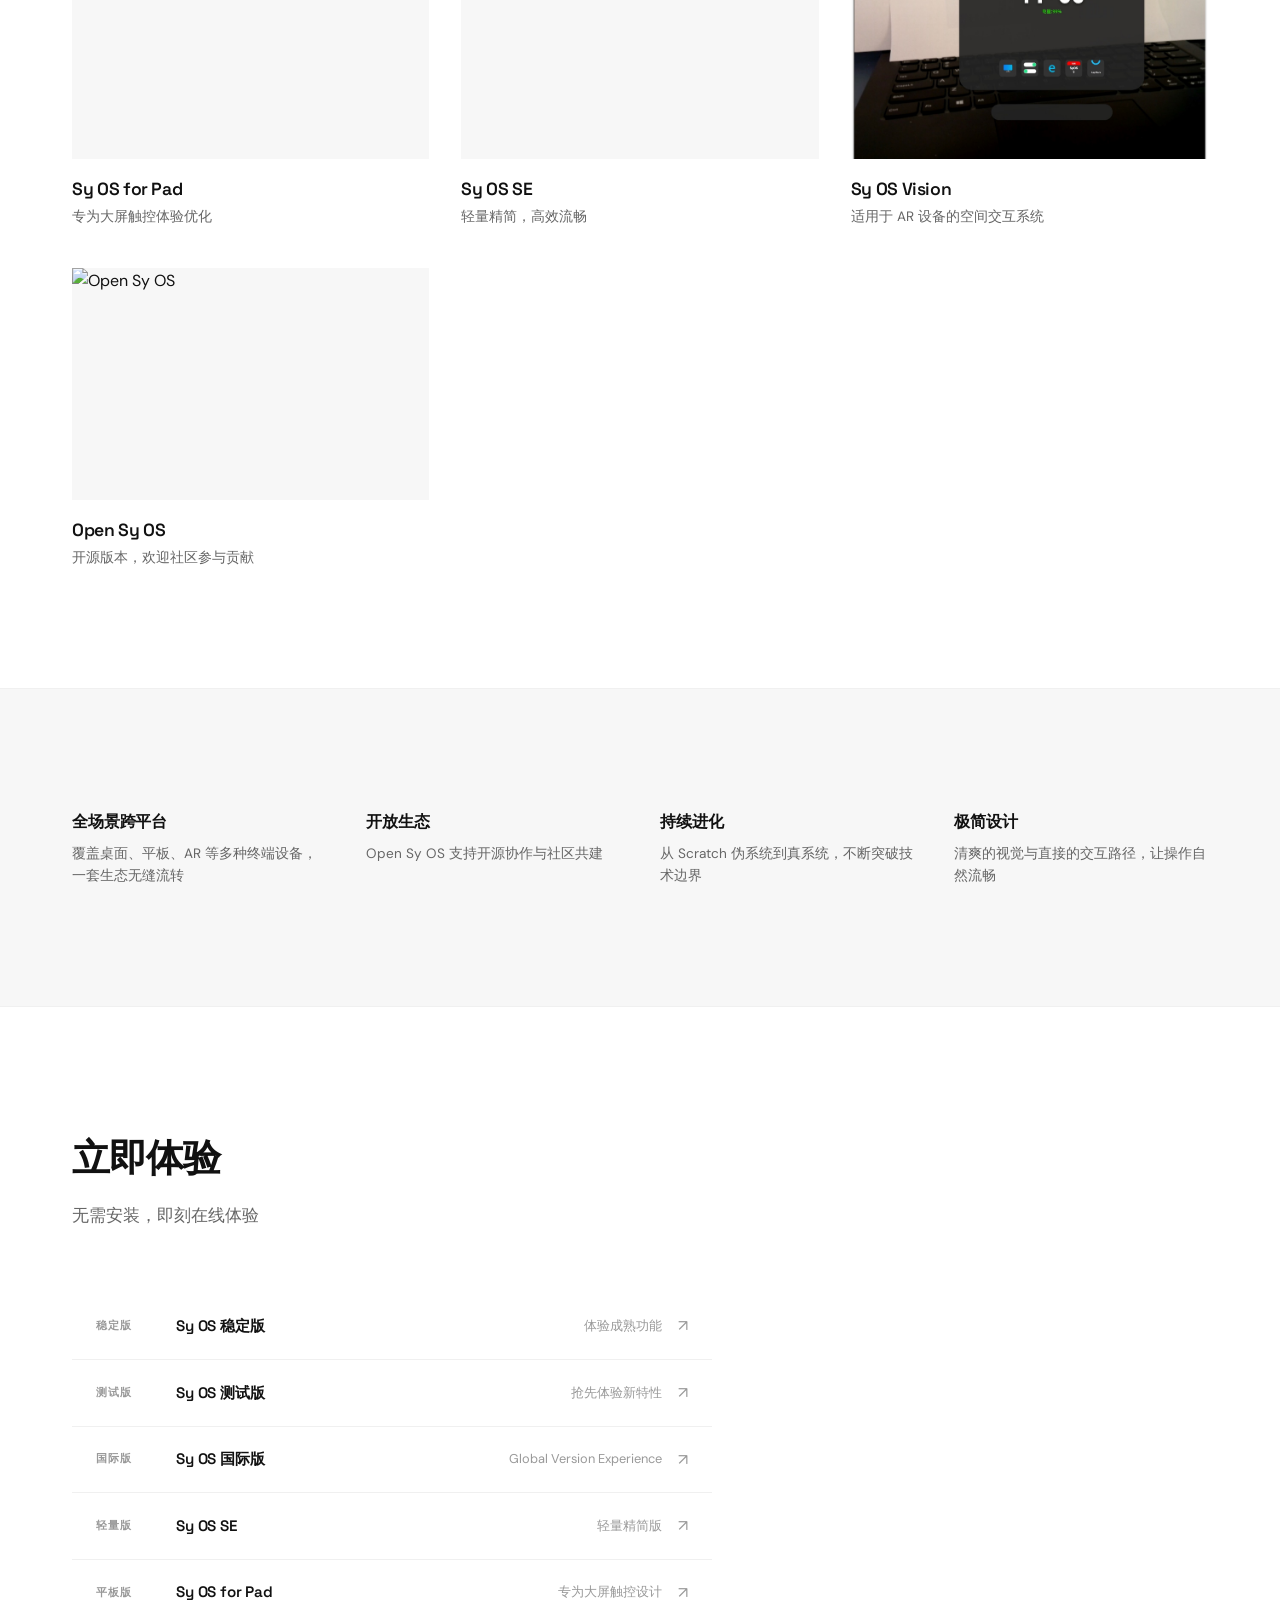
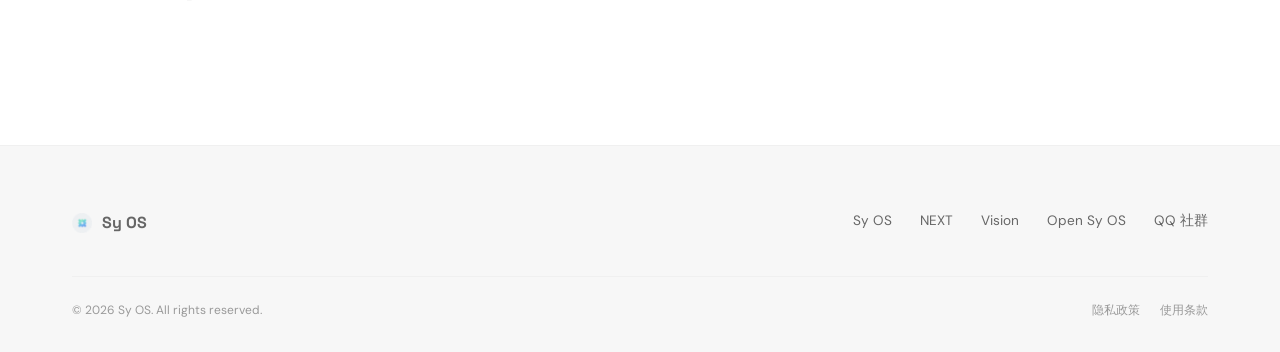
==== commit 571df308: "feat: 重写网站，UI美观 Co-authored-by: traeagent <traeagent@users.noreply.github.com>" ====
--- a/index.html
+++ b/index.html
@@ -3,27 +3,18 @@
 <head>
     <meta charset="UTF-8">
     <meta name="viewport" content="width=device-width, initial-scale=1.0">
-    <title>Sy OS — 全场景智能操作系统</title>
+    <meta name="theme-color" content="#ffffff">
+    <title>Sy OS</title>
     <link rel="stylesheet" href="styles.css">
     <link rel="preconnect" href="https://fonts.googleapis.com">
     <link rel="preconnect" href="https://fonts.gstatic.com" crossorigin>
-    <link href="https://fonts.googleapis.com/css2?family=Space+Grotesk:wght@400;500;600;700&family=DM+Sans:ital,wght@0,300;0,400;0,500;0,600;0,700;1,400&display=swap" rel="stylesheet">
+    <link href="https://fonts.googleapis.com/css2?family=Space+Grotesk:wght@400;500;600;700&family=DM+Sans:ital,wght@0,400;0,500;1,400&display=swap" rel="stylesheet">
 </head>
 <body>
-    <!-- 噪点纹理覆盖层 -->
-    <div class="noise-overlay" aria-hidden="true"></div>
-
-    <!-- 背景渐变光晕 -->
-    <div class="bg-glow" aria-hidden="true">
-        <div class="glow glow-1"></div>
-        <div class="glow glow-2"></div>
-        <div class="glow glow-3"></div>
-    </div>
-
     <nav class="navbar" id="navbar">
         <div class="nav-container">
             <a href="index.html" class="logo">
-                <img src="Logo.png" alt="Sy OS Logo" class="logo-img">
+                <img src="Logo.png" alt="Sy OS" class="logo-img" width="26" height="26">
                 <span class="logo-text">Sy OS</span>
             </a>
             <ul class="nav-links" id="navLinks">
@@ -36,43 +27,33 @@
             <button class="nav-toggle" id="navToggle" aria-label="菜单">
                 <span></span>
                 <span></span>
-                <span></span>
             </button>
         </div>
     </nav>
 
     <main>
-        <!-- Hero 轮播 -->
-        <section class="hero carousel" id="heroCarousel">
+        <!-- Hero -->
+        <section class="hero" id="heroCarousel">
             <div class="carousel-inner">
                 <a href="syos.html" class="carousel-item active">
-                    <div class="hero-visual full-image">
-                        <img src="hero1.jpg" alt="Sy OS 宣传图" class="hero-img" onerror="this.onerror=null;this.src='1145.png';">
-                    </div>
+                    <img src="hero1.jpg" alt="Sy OS" class="hero-img" width="1920" height="1080" onerror="this.onerror=null;this.src='1145.png';">
                     <div class="carousel-caption">
-                        <span class="caption-tag">核心产品</span>
+                        <p class="caption-tag">核心产品</p>
                         <h2>Sy OS</h2>
-                        <p>全场景智能操作系统的起点</p>
                     </div>
                 </a>
                 <a href="syos-next.html" class="carousel-item">
-                    <div class="hero-visual full-image">
-                        <img src="hero2.jpg" alt="Sy OS NEXT 宣传图" class="hero-img" onerror="this.onerror=null;this.src='1145.png';">
-                    </div>
+                    <img src="hero2.jpg" alt="Sy OS NEXT" class="hero-img" width="1920" height="1080" onerror="this.onerror=null;this.src='1145.png';">
                     <div class="carousel-caption">
-                        <span class="caption-tag">全新发布</span>
+                        <p class="caption-tag">全新发布</p>
                         <h2>Sy OS NEXT</h2>
-                        <p>64 位桌面操作系统，性能跃迁</p>
                     </div>
                 </a>
                 <a href="syos-vision.html" class="carousel-item">
-                    <div class="hero-visual full-image">
-                        <img src="hero3.jpg" alt="Sy OS Vision 宣传图" class="hero-img" onerror="this.onerror=null;this.src='1145.png';">
-                    </div>
+                    <img src="hero3.jpg" alt="Sy OS Vision" class="hero-img" width="1920" height="1080" onerror="this.onerror=null;this.src='1145.png';">
                     <div class="carousel-caption">
-                        <span class="caption-tag">空间计算</span>
+                        <p class="caption-tag">空间计算</p>
                         <h2>Sy OS Vision</h2>
-                        <p>AR 空间交互，探索无限可能</p>
                     </div>
                 </a>
             </div>
@@ -83,218 +64,135 @@
                 <svg width="24" height="24" viewBox="0 0 24 24" fill="none" stroke="currentColor" stroke-width="2"><path d="M9 18l6-6-6-6"/></svg>
             </button>
             <div class="carousel-indicators">
-                <button class="active" aria-label="Slide 1"></button>
-                <button aria-label="Slide 2"></button>
-                <button aria-label="Slide 3"></button>
-            </div>
-            <div class="carousel-progress">
-                <div class="carousel-progress-bar" id="carouselProgress"></div>
-            </div>
-        </section>
-
-        <!-- 产品展示 -->
+                <button class="active" aria-label="第 1 张"></button>
+                <button aria-label="第 2 张"></button>
+                <button aria-label="第 3 张"></button>
+            </div>
+        </section>
+
+        <!-- 产品 -->
         <section id="products" class="products">
             <div class="container">
-                <div class="section-header reveal">
-                    <span class="section-tag">产品矩阵</span>
-                    <h2 class="section-title">全场景智能产品</h2>
+                <div class="section-header">
+                    <h2 class="section-title">全场景产品</h2>
                     <p class="section-subtitle">覆盖不同场景需求，构建全连接的智能世界</p>
                 </div>
                 <div class="products-grid">
-                    <div class="product-card reveal">
-                        <div class="product-image-wrapper">
-                            <img src="Sy OS.jpg" alt="Sy OS" class="product-img-placeholder" onerror="this.onerror=null;this.src='1145.png';">
-                            <div class="product-image-overlay"></div>
-                        </div>
-                        <div class="product-info">
-                            <span class="product-tag">核心</span>
-                            <h3 class="product-title">Sy OS</h3>
-                            <p class="product-desc">Scratch 制作的伪桌面操作系统，Sy OS 系列核心产品。</p>
-                            <a href="syos.html" class="learn-more">了解更多 <span class="arrow">→</span></a>
-                        </div>
-                    </div>
-
-                    <div class="product-card reveal" data-highlight="true">
-                        <div class="product-image-wrapper">
-                            <img src="Sy OS NEXT.jpg" alt="Sy OS NEXT" class="product-img-placeholder" onerror="this.onerror=null;this.src='1145.png';">
-                            <div class="product-image-overlay"></div>
+                    <a href="syos.html" class="product-item">
+                        <div class="product-image">
+                            <img src="Sy OS.jpg" alt="Sy OS" width="400" height="260" loading="lazy" onerror="this.onerror=null;this.src='1145.png';">
+                        </div>
+                        <h3>Sy OS</h3>
+                        <p>Scratch 制作的伪桌面操作系统，Sy OS 系列核心产品</p>
+                    </a>
+                    <a href="syos-next.html" class="product-item product-item-highlight">
+                        <div class="product-image">
+                            <img src="Sy OS NEXT.jpg" alt="Sy OS NEXT" width="400" height="260" loading="lazy" onerror="this.onerror=null;this.src='1145.png';">
                             <span class="badge">全新发布</span>
                         </div>
-                        <div class="product-info">
-                            <span class="product-tag">旗舰</span>
-                            <h3 class="product-title">Sy OS NEXT</h3>
-                            <p class="product-desc">全新 Sy OS 产品，64 位桌面操作系统。</p>
-                            <a href="syos-next.html" class="learn-more">了解更多 <span class="arrow">→</span></a>
-                        </div>
-                    </div>
-
-                    <div class="product-card reveal">
-                        <div class="product-image-wrapper">
-                            <img src="Sy OS 国际版.jpg" alt="Sy OS 国际版" class="product-img-placeholder" onerror="this.onerror=null;this.src='1145.png';">
-                            <div class="product-image-overlay"></div>
-                        </div>
-                        <div class="product-info">
-                            <span class="product-tag">全球</span>
-                            <h3 class="product-title">Sy OS 国际版</h3>
-                            <p class="product-desc">国际化版本，面向全球用户。</p>
-                            <a href="syos-intl.html" class="learn-more">了解更多 <span class="arrow">→</span></a>
-                        </div>
-                    </div>
-
-                    <div class="product-card reveal">
-                        <div class="product-image-wrapper">
-                            <img src="Sy OS for Pad.jpg" alt="Sy OS for Pad" class="product-img-placeholder" onerror="this.onerror=null;this.src='1145.png';">
-                            <div class="product-image-overlay"></div>
-                        </div>
-                        <div class="product-info">
-                            <span class="product-tag">平板</span>
-                            <h3 class="product-title">Sy OS for Pad</h3>
-                            <p class="product-desc">专为大屏触控体验优化。</p>
-                            <a href="syos-pad.html" class="learn-more">了解更多 <span class="arrow">→</span></a>
-                        </div>
-                    </div>
-
-                    <div class="product-card reveal">
-                        <div class="product-image-wrapper">
-                            <img src="Sy OS SE.jpg" alt="Sy OS SE" class="product-img-placeholder" onerror="this.onerror=null;this.src='1145.png';">
-                            <div class="product-image-overlay"></div>
-                        </div>
-                        <div class="product-info">
-                            <span class="product-tag">轻量</span>
-                            <h3 class="product-title">Sy OS SE</h3>
-                            <p class="product-desc">轻量精简，高效流畅。</p>
-                            <a href="syos-se.html" class="learn-more">了解更多 <span class="arrow">→</span></a>
-                        </div>
-                    </div>
-
-                    <div class="product-card reveal">
-                        <div class="product-image-wrapper">
-                            <img src="Sy OS Vision.jpg" alt="Sy OS Vision" class="product-img-placeholder" onerror="this.onerror=null;this.src='1145.png';">
-                            <div class="product-image-overlay"></div>
-                        </div>
-                        <div class="product-info">
-                            <span class="product-tag">空间</span>
-                            <h3 class="product-title">Sy OS Vision</h3>
-                            <p class="product-desc">适用于 AR 设备的空间交互系统。</p>
-                            <a href="syos-vision.html" class="learn-more">了解更多 <span class="arrow">→</span></a>
-                        </div>
-                    </div>
-
-                    <div class="product-card reveal">
-                        <div class="product-image-wrapper">
-                            <img src="Open Sy OS.jpg" alt="Open Sy OS" class="product-img-placeholder" onerror="this.onerror=null;this.src='1145.png';">
-                            <div class="product-image-overlay"></div>
-                        </div>
-                        <div class="product-info">
-                            <span class="product-tag">开源</span>
-                            <h3 class="product-title">Open Sy OS</h3>
-                            <p class="product-desc">开源版本，欢迎社区参与贡献。</p>
-                            <a href="open-syos.html" class="learn-more">了解更多 <span class="arrow">→</span></a>
-                        </div>
-                    </div>
+                        <h3>Sy OS NEXT</h3>
+                        <p>全新 Sy OS 产品，64 位桌面操作系统</p>
+                    </a>
+                    <a href="syos-intl.html" class="product-item">
+                        <div class="product-image">
+                            <img src="Sy OS 国际版.jpg" alt="Sy OS 国际版" width="400" height="260" loading="lazy" onerror="this.onerror=null;this.src='1145.png';">
+                        </div>
+                        <h3>Sy OS 国际版</h3>
+                        <p>国际化版本，面向全球用户</p>
+                    </a>
+                    <a href="syos-pad.html" class="product-item">
+                        <div class="product-image">
+                            <img src="Sy OS for Pad.jpg" alt="Sy OS for Pad" width="400" height="260" loading="lazy" onerror="this.onerror=null;this.src='1145.png';">
+                        </div>
+                        <h3>Sy OS for Pad</h3>
+                        <p>专为大屏触控体验优化</p>
+                    </a>
+                    <a href="syos-se.html" class="product-item">
+                        <div class="product-image">
+                            <img src="Sy OS SE.jpg" alt="Sy OS SE" width="400" height="260" loading="lazy" onerror="this.onerror=null;this.src='1145.png';">
+                        </div>
+                        <h3>Sy OS SE</h3>
+                        <p>轻量精简，高效流畅</p>
+                    </a>
+                    <a href="syos-vision.html" class="product-item">
+                        <div class="product-image">
+                            <img src="Sy OS Vision.jpg" alt="Sy OS Vision" width="400" height="260" loading="lazy" onerror="this.onerror=null;this.src='1145.png';">
+                        </div>
+                        <h3>Sy OS Vision</h3>
+                        <p>适用于 AR 设备的空间交互系统</p>
+                    </a>
+                    <a href="open-syos.html" class="product-item">
+                        <div class="product-image">
+                            <img src="Open Sy OS.jpg" alt="Open Sy OS" width="400" height="260" loading="lazy" onerror="this.onerror=null;this.src='1145.png';">
+                        </div>
+                        <h3>Open Sy OS</h3>
+                        <p>开源版本，欢迎社区参与贡献</p>
+                    </a>
                 </div>
             </div>
         </section>
 
         <!-- 特性 -->
-        <section id="features" class="features">
+        <section class="features">
             <div class="container">
-                <div class="section-header reveal">
-                    <span class="section-tag">核心优势</span>
-                    <h2 class="section-title">为什么选择 Sy OS？</h2>
-                    <p class="section-subtitle">持续创新，为用户提供极致体验</p>
-                </div>
                 <div class="features-grid">
-                    <div class="feature-item reveal">
-                        <div class="feature-icon">
-                            <svg width="32" height="32" viewBox="0 0 24 24" fill="none" stroke="currentColor" stroke-width="1.5"><rect x="2" y="3" width="20" height="14" rx="2"/><path d="M8 21h8"/><path d="M12 17v4"/></svg>
-                        </div>
+                    <div class="feature-item">
                         <h3>全场景跨平台</h3>
-                        <p>覆盖桌面、平板、AR 等多种终端设备，一套生态无缝流转。</p>
-                    </div>
-                    <div class="feature-item reveal">
-                        <div class="feature-icon">
-                            <svg width="32" height="32" viewBox="0 0 24 24" fill="none" stroke="currentColor" stroke-width="1.5"><circle cx="12" cy="12" r="10"/><path d="M2 12h20"/><path d="M12 2a15.3 15.3 0 0 1 4 10 15.3 15.3 0 0 1-4 10 15.3 15.3 0 0 1-4-10 15.3 15.3 0 0 1 4-10z"/></svg>
-                        </div>
+                        <p>覆盖桌面、平板、AR 等多种终端设备，一套生态无缝流转</p>
+                    </div>
+                    <div class="feature-item">
                         <h3>开放生态</h3>
-                        <p>Open Sy OS 支持开源协作与社区共建，共同推动生态繁荣。</p>
-                    </div>
-                    <div class="feature-item reveal">
-                        <div class="feature-icon">
-                            <svg width="32" height="32" viewBox="0 0 24 24" fill="none" stroke="currentColor" stroke-width="1.5"><path d="M13 2L3 14h9l-1 8 10-12h-9l1-8z"/></svg>
-                        </div>
+                        <p>Open Sy OS 支持开源协作与社区共建</p>
+                    </div>
+                    <div class="feature-item">
                         <h3>持续进化</h3>
-                        <p>从 Scratch 伪系统到真系统，不断突破技术边界。</p>
-                    </div>
-                    <div class="feature-item reveal">
-                        <div class="feature-icon">
-                            <svg width="32" height="32" viewBox="0 0 24 24" fill="none" stroke="currentColor" stroke-width="1.5"><path d="M12 2l3.09 6.26L22 9.27l-5 4.87 1.18 6.88L12 17.77l-6.18 3.25L7 14.14 2 9.27l6.91-1.01L12 2z"/></svg>
-                        </div>
+                        <p>从 Scratch 伪系统到真系统，不断突破技术边界</p>
+                    </div>
+                    <div class="feature-item">
                         <h3>极简设计</h3>
-                        <p>更清爽的视觉与更直接的交互路径，让操作自然流畅。</p>
-                    </div>
-                </div>
-            </div>
-        </section>
-
-        <!-- 立即体验 -->
+                        <p>清爽的视觉与直接的交互路径，让操作自然流畅</p>
+                    </div>
+                </div>
+            </div>
+        </section>
+
+        <!-- 体验 -->
         <section id="experience" class="experience">
             <div class="container">
-                <div class="section-header reveal">
-                    <span class="section-tag">即刻开始</span>
+                <div class="section-header">
                     <h2 class="section-title">立即体验</h2>
-                    <p class="section-subtitle">无需安装，即刻在线体验 Sy OS</p>
+                    <p class="section-subtitle">无需安装，即刻在线体验</p>
                 </div>
                 <div class="experience-list">
-                    <a href="https://ccw.site/s/RZp2zN" target="_blank" class="exp-item reveal">
-                        <div class="exp-text">
-                            <span class="exp-tag">稳定版</span>
-                            <h4>Sy OS 稳定版</h4>
-                            <p>体验成熟功能</p>
-                        </div>
-                        <span class="exp-arrow">
-                            <svg width="20" height="20" viewBox="0 0 24 24" fill="none" stroke="currentColor" stroke-width="2"><path d="M5 12h14"/><path d="M12 5l7 7-7 7"/></svg>
-                        </span>
-                    </a>
-                    <a href="https://ccw.site/s/LYwpB" target="_blank" class="exp-item reveal">
-                        <div class="exp-text">
-                            <span class="exp-tag">测试版</span>
-                            <h4>Sy OS 测试版</h4>
-                            <p>抢先体验新特性</p>
-                        </div>
-                        <span class="exp-arrow">
-                            <svg width="20" height="20" viewBox="0 0 24 24" fill="none" stroke="currentColor" stroke-width="2"><path d="M5 12h14"/><path d="M12 5l7 7-7 7"/></svg>
-                        </span>
-                    </a>
-                    <a href="https://scratch.mit.edu/projects/1282208437" target="_blank" class="exp-item reveal">
-                        <div class="exp-text">
-                            <span class="exp-tag">国际版</span>
-                            <h4>Sy OS 国际版</h4>
-                            <p>Global Version Experience</p>
-                        </div>
-                        <span class="exp-arrow">
-                            <svg width="20" height="20" viewBox="0 0 24 24" fill="none" stroke="currentColor" stroke-width="2"><path d="M5 12h14"/><path d="M12 5l7 7-7 7"/></svg>
-                        </span>
-                    </a>
-                    <a href="https://ccw.site/s/YRyYRB" target="_blank" class="exp-item reveal">
-                        <div class="exp-text">
-                            <span class="exp-tag">轻量版</span>
-                            <h4>Sy OS SE</h4>
-                            <p>轻量精简版</p>
-                        </div>
-                        <span class="exp-arrow">
-                            <svg width="20" height="20" viewBox="0 0 24 24" fill="none" stroke="currentColor" stroke-width="2"><path d="M5 12h14"/><path d="M12 5l7 7-7 7"/></svg>
-                        </span>
-                    </a>
-                    <a href="https://ccw.site/s/DlNRlM" target="_blank" class="exp-item reveal">
-                        <div class="exp-text">
-                            <span class="exp-tag">平板版</span>
-                            <h4>Sy OS for Pad</h4>
-                            <p>专为大屏触控设计</p>
-                        </div>
-                        <span class="exp-arrow">
-                            <svg width="20" height="20" viewBox="0 0 24 24" fill="none" stroke="currentColor" stroke-width="2"><path d="M5 12h14"/><path d="M12 5l7 7-7 7"/></svg>
-                        </span>
+                    <a href="https://ccw.site/s/RZp2zN" target="_blank" class="exp-item">
+                        <span class="exp-label">稳定版</span>
+                        <span class="exp-name">Sy OS 稳定版</span>
+                        <span class="exp-desc">体验成熟功能</span>
+                        <span class="exp-arrow" aria-hidden="true">&nearr;</span>
+                    </a>
+                    <a href="https://ccw.site/s/LYwpB" target="_blank" class="exp-item">
+                        <span class="exp-label">测试版</span>
+                        <span class="exp-name">Sy OS 测试版</span>
+                        <span class="exp-desc">抢先体验新特性</span>
+                        <span class="exp-arrow" aria-hidden="true">&nearr;</span>
+                    </a>
+                    <a href="https://scratch.mit.edu/projects/1282208437" target="_blank" class="exp-item">
+                        <span class="exp-label">国际版</span>
+                        <span class="exp-name">Sy OS 国际版</span>
+                        <span class="exp-desc">Global Version Experience</span>
+                        <span class="exp-arrow" aria-hidden="true">&nearr;</span>
+                    </a>
+                    <a href="https://ccw.site/s/YRyYRB" target="_blank" class="exp-item">
+                        <span class="exp-label">轻量版</span>
+                        <span class="exp-name">Sy OS SE</span>
+                        <span class="exp-desc">轻量精简版</span>
+                        <span class="exp-arrow" aria-hidden="true">&nearr;</span>
+                    </a>
+                    <a href="https://ccw.site/s/DlNRlM" target="_blank" class="exp-item">
+                        <span class="exp-label">平板版</span>
+                        <span class="exp-name">Sy OS for Pad</span>
+                        <span class="exp-desc">专为大屏触控设计</span>
+                        <span class="exp-arrow" aria-hidden="true">&nearr;</span>
                     </a>
                 </div>
             </div>
@@ -305,33 +203,19 @@
         <div class="container">
             <div class="footer-top">
                 <div class="footer-brand">
-                    <div class="footer-logo-group">
-                        <img src="Logo.png" alt="Sy OS" class="footer-logo-img">
-                        <span class="footer-logo-text">Sy OS</span>
-                    </div>
-                    <p class="footer-desc">Sy OS 系列操作系统，持续探索更流畅的数字体验。</p>
-                </div>
-                <div class="footer-links-group">
-                    <div class="footer-col">
-                        <h4>产品</h4>
-                        <ul>
-                            <li><a href="syos.html">Sy OS</a></li>
-                            <li><a href="syos-next.html">Sy OS NEXT</a></li>
-                            <li><a href="syos-vision.html">Sy OS Vision</a></li>
-                            <li><a href="open-syos.html">Open Sy OS</a></li>
-                        </ul>
-                    </div>
-                    <div class="footer-col">
-                        <h4>社区</h4>
-                        <ul>
-                            <li><a href="https://qm.qq.com/q/bWZFbX8iwE" target="_blank">QQ 社群</a></li>
-                            <li><a href="#">问题反馈</a></li>
-                        </ul>
-                    </div>
+                    <img src="Logo.png" alt="Sy OS" class="footer-logo-img" width="24" height="24">
+                    <span class="footer-logo-text">Sy OS</span>
+                </div>
+                <div class="footer-links">
+                    <a href="syos.html">Sy OS</a>
+                    <a href="syos-next.html">NEXT</a>
+                    <a href="syos-vision.html">Vision</a>
+                    <a href="open-syos.html">Open Sy OS</a>
+                    <a href="https://qm.qq.com/q/bWZFbX8iwE" target="_blank">QQ 社群</a>
                 </div>
             </div>
             <div class="footer-bottom">
-                <p class="copyright">© 2026 Sy OS. All rights reserved.</p>
+                <p class="copyright" translate="no">&copy; 2026 Sy OS. All rights reserved.</p>
                 <div class="footer-legal">
                     <a href="#">隐私政策</a>
                     <a href="#">使用条款</a>
@@ -342,4 +226,4 @@
 
     <script src="script.js"></script>
 </body>
-</html>
+</html>
--- a/styles.css
+++ b/styles.css
@@ -1,5 +1,5 @@
 /* ============================================
-   Sy OS — Dark Futuristic Design System
+   Sy OS — Editorial Minimalism
    ============================================ */
 
 * {
@@ -9,168 +9,68 @@
 }
 
 :root {
-    /* Color Palette */
-    --bg-primary: #0a0a0f;
-    --bg-secondary: #111118;
-    --bg-card: #16161f;
-    --bg-card-hover: #1c1c28;
-    --bg-glass: rgba(22, 22, 31, 0.6);
-    --bg-glass-light: rgba(255, 255, 255, 0.03);
-
-    --text-primary: #f0f0f5;
-    --text-secondary: #8b8ba0;
-    --text-tertiary: #5a5a72;
-
-    --accent-1: #6366f1;
-    --accent-2: #8b5cf6;
-    --accent-3: #c084fc;
-    --accent-gradient: linear-gradient(135deg, #6366f1 0%, #8b5cf6 50%, #c084fc 100%);
-    --accent-glow: rgba(99, 102, 241, 0.15);
-
-    --border-subtle: rgba(255, 255, 255, 0.06);
-    --border-light: rgba(255, 255, 255, 0.1);
-    --border-accent: rgba(99, 102, 241, 0.3);
-
-    --radius-sm: 8px;
-    --radius-md: 12px;
-    --radius-lg: 16px;
-    --radius-xl: 24px;
-    --radius-full: 9999px;
-
-    --shadow-card: 0 4px 24px rgba(0, 0, 0, 0.3);
-    --shadow-card-hover: 0 8px 40px rgba(0, 0, 0, 0.4), 0 0 0 1px rgba(99, 102, 241, 0.1);
-    --shadow-glow: 0 0 60px rgba(99, 102, 241, 0.15);
-
-    --transition-fast: 0.2s cubic-bezier(0.4, 0, 0.2, 1);
-    --transition: 0.3s cubic-bezier(0.4, 0, 0.2, 1);
-    --transition-slow: 0.5s cubic-bezier(0.4, 0, 0.2, 1);
+    --bg: #ffffff;
+    --bg-alt: #f7f7f7;
+    --text: #111111;
+    --text-secondary: #666666;
+    --text-tertiary: #999999;
+    --border: #e5e5e5;
+    --border-light: #f0f0f0;
+    --accent: #111111;
 
     --font-display: 'Space Grotesk', sans-serif;
     --font-body: 'DM Sans', sans-serif;
+
+    --transition: 0.25s ease;
 }
 
 html {
     scroll-behavior: smooth;
+    color-scheme: light;
 }
 
 body {
     font-family: var(--font-body);
-    background-color: var(--bg-primary);
-    color: var(--text-primary);
+    background-color: var(--bg);
+    color: var(--text);
     line-height: 1.6;
     -webkit-font-smoothing: antialiased;
     -moz-osx-font-smoothing: grayscale;
-    overflow-x: hidden;
 }
 
 .container {
-    max-width: 1280px;
+    max-width: 1200px;
     margin: 0 auto;
     padding: 0 32px;
 }
 
 /* ============================================
-   Noise Overlay
-   ============================================ */
-.noise-overlay {
+   Navbar
+   ============================================ */
+.navbar {
     position: fixed;
     top: 0;
     left: 0;
     width: 100%;
-    height: 100%;
-    pointer-events: none;
-    z-index: 9999;
-    opacity: 0.03;
-    background-image: url("data:image/svg+xml,%3Csvg viewBox='0 0 256 256' xmlns='http://www.w3.org/2000/svg'%3E%3Cfilter id='noise'%3E%3CfeTurbulence type='fractalNoise' baseFrequency='0.9' numOctaves='4' stitchTiles='stitch'/%3E%3C/filter%3E%3Crect width='100%25' height='100%25' filter='url(%23noise)'/%3E%3C/svg%3E");
-    background-repeat: repeat;
-    background-size: 256px 256px;
-}
-
-/* ============================================
-   Background Glow
-   ============================================ */
-.bg-glow {
-    position: fixed;
-    top: 0;
-    left: 0;
-    width: 100%;
-    height: 100%;
-    pointer-events: none;
-    z-index: 0;
-    overflow: hidden;
-}
-
-.glow {
-    position: absolute;
-    border-radius: 50%;
-    filter: blur(120px);
-    opacity: 0.4;
-}
-
-.glow-1 {
-    width: 600px;
-    height: 600px;
-    background: radial-gradient(circle, rgba(99, 102, 241, 0.15) 0%, transparent 70%);
-    top: -200px;
-    right: -100px;
-    animation: floatGlow 20s ease-in-out infinite;
-}
-
-.glow-2 {
-    width: 500px;
-    height: 500px;
-    background: radial-gradient(circle, rgba(139, 92, 246, 0.1) 0%, transparent 70%);
-    bottom: 20%;
-    left: -150px;
-    animation: floatGlow 25s ease-in-out infinite reverse;
-}
-
-.glow-3 {
-    width: 400px;
-    height: 400px;
-    background: radial-gradient(circle, rgba(192, 132, 252, 0.08) 0%, transparent 70%);
-    top: 50%;
-    right: 10%;
-    animation: floatGlow 18s ease-in-out infinite 5s;
-}
-
-@keyframes floatGlow {
-    0%, 100% { transform: translate(0, 0) scale(1); }
-    33% { transform: translate(30px, -30px) scale(1.1); }
-    66% { transform: translate(-20px, 20px) scale(0.95); }
-}
-
-/* ============================================
-   Navbar
-   ============================================ */
-.navbar {
-    position: fixed;
-    top: 16px;
-    left: 50%;
-    transform: translateX(-50%);
-    width: calc(100% - 48px);
-    max-width: 1280px;
-    height: 60px;
-    background: var(--bg-glass);
-    backdrop-filter: blur(24px) saturate(180%);
-    -webkit-backdrop-filter: blur(24px) saturate(180%);
-    border: 1px solid var(--border-subtle);
-    border-radius: var(--radius-full);
-    z-index: 1000;
-    transition: var(--transition);
-}
-
-.navbar.scrolled {
-    top: 8px;
-    background: rgba(10, 10, 15, 0.85);
-    border-color: var(--border-light);
-    box-shadow: 0 8px 32px rgba(0, 0, 0, 0.3);
+    height: 64px;
+    background: rgba(255, 255, 255, 0.92);
+    backdrop-filter: blur(12px);
+    -webkit-backdrop-filter: blur(12px);
+    border-bottom: 1px solid var(--border-light);
+    z-index: 100;
+    transition: transform var(--transition), background var(--transition);
+}
+
+.navbar.hidden {
+    transform: translateY(-100%);
 }
 
 .nav-container {
     width: 100%;
     height: 100%;
-    padding: 0 28px;
+    max-width: 1200px;
+    margin: 0 auto;
+    padding: 0 32px;
     display: flex;
     justify-content: space-between;
     align-items: center;
@@ -181,40 +81,38 @@
     align-items: center;
     gap: 10px;
     text-decoration: none;
-    color: var(--text-primary);
+    color: var(--text);
     font-family: var(--font-display);
     font-weight: 700;
-    font-size: 1.15rem;
+    font-size: 1.1rem;
     letter-spacing: -0.02em;
 }
 
 .logo-img {
     height: 26px;
     width: auto;
-    filter: brightness(1.1);
 }
 
 .nav-links {
     display: flex;
     list-style: none;
-    gap: 8px;
+    gap: 4px;
     align-items: center;
 }
 
 .nav-links a {
     color: var(--text-secondary);
     text-decoration: none;
-    font-size: 0.875rem;
+    font-size: 0.85rem;
     font-weight: 500;
-    padding: 8px 16px;
-    border-radius: var(--radius-full);
-    transition: var(--transition-fast);
-    letter-spacing: 0.01em;
+    padding: 8px 14px;
+    border-radius: 6px;
+    transition: color var(--transition), background var(--transition);
 }
 
 .nav-links a:hover {
-    color: var(--text-primary);
-    background: var(--bg-glass-light);
+    color: var(--text);
+    background: var(--bg-alt);
 }
 
 .nav-toggle {
@@ -225,32 +123,40 @@
     border: none;
     cursor: pointer;
     padding: 4px;
+    z-index: 101;
 }
 
 .nav-toggle span {
-    width: 22px;
+    display: block;
+    width: 20px;
     height: 2px;
-    background-color: var(--text-secondary);
+    background-color: var(--text);
     border-radius: 1px;
-    transition: var(--transition);
+    transition: transform var(--transition), opacity var(--transition);
+}
+
+.nav-toggle.active span:nth-child(1) {
+    transform: rotate(45deg) translate(5px, 5px);
+}
+.nav-toggle.active span:nth-child(2) {
+    transform: rotate(-45deg);
 }
 
 /* ============================================
    Hero Carousel
    ============================================ */
-.hero.carousel {
+.hero {
     position: relative;
-    min-height: 100vh;
-    display: block;
+    width: 100%;
+    height: 100vh;
     overflow: hidden;
-    z-index: 1;
+    margin-top: 0;
 }
 
 .carousel-inner {
     width: 100%;
     height: 100%;
     position: relative;
-    min-height: 100vh;
 }
 
 .carousel-item {
@@ -261,7 +167,7 @@
     height: 100%;
     opacity: 0;
     visibility: hidden;
-    transition: opacity 1s cubic-bezier(0.4, 0, 0.2, 1), visibility 1s;
+    transition: opacity 0.8s ease, visibility 0.8s ease;
     display: block;
     text-decoration: none;
     color: inherit;
@@ -273,41 +179,27 @@
     z-index: 1;
 }
 
-.hero-visual.full-image {
-    width: 100%;
-    height: 100%;
-    margin: 0;
-    max-width: none;
-    position: relative;
-}
-
-.hero-visual.full-image .hero-img {
+.hero-img {
     width: 100%;
     height: 100%;
     object-fit: cover;
-    border-radius: 0;
-    box-shadow: none;
+    display: block;
 }
 
 .carousel-caption {
     position: absolute;
-    bottom: 120px;
+    bottom: 80px;
     left: 64px;
     z-index: 5;
-    max-width: 500px;
 }
 
 .caption-tag {
-    display: inline-block;
-    padding: 4px 14px;
-    background: var(--accent-gradient);
-    color: #fff;
-    font-size: 0.75rem;
+    font-size: 0.7rem;
     font-weight: 600;
-    letter-spacing: 0.08em;
+    letter-spacing: 0.1em;
     text-transform: uppercase;
-    border-radius: var(--radius-full);
-    margin-bottom: 16px;
+    color: rgba(255, 255, 255, 0.8);
+    margin-bottom: 8px;
 }
 
 .carousel-caption h2 {
@@ -316,42 +208,38 @@
     font-weight: 700;
     color: #fff;
     letter-spacing: -0.03em;
-    margin-bottom: 8px;
-    text-shadow: 0 2px 20px rgba(0, 0, 0, 0.5);
-}
-
-.carousel-caption p {
-    font-size: 1.125rem;
-    color: rgba(255, 255, 255, 0.75);
-    text-shadow: 0 1px 8px rgba(0, 0, 0, 0.4);
-}
-
-/* Carousel Controls */
+    text-shadow: 0 1px 16px rgba(0, 0, 0, 0.4);
+}
+
+/* Controls */
 .carousel-control {
     position: absolute;
     top: 50%;
     transform: translateY(-50%);
-    width: 52px;
-    height: 52px;
-    border: 1px solid rgba(255, 255, 255, 0.15);
-    background: rgba(0, 0, 0, 0.3);
-    backdrop-filter: blur(12px);
-    -webkit-backdrop-filter: blur(12px);
-    color: rgba(255, 255, 255, 0.8);
+    width: 48px;
+    height: 48px;
+    border: none;
+    background: rgba(0, 0, 0, 0.25);
+    color: rgba(255, 255, 255, 0.85);
     border-radius: 50%;
     cursor: pointer;
     z-index: 11;
     display: flex;
     align-items: center;
     justify-content: center;
-    transition: var(--transition);
+    transition: background var(--transition), transform var(--transition);
+    backdrop-filter: blur(8px);
+    -webkit-backdrop-filter: blur(8px);
 }
 
 .carousel-control:hover {
-    background: rgba(99, 102, 241, 0.3);
-    border-color: rgba(99, 102, 241, 0.5);
-    color: #fff;
+    background: rgba(0, 0, 0, 0.45);
     transform: translateY(-50%) scale(1.05);
+}
+
+.carousel-control:focus-visible {
+    outline: 2px solid #fff;
+    outline-offset: 2px;
 }
 
 .carousel-control.prev { left: 24px; }
@@ -359,7 +247,7 @@
 
 .carousel-indicators {
     position: absolute;
-    bottom: 48px;
+    bottom: 40px;
     left: 50%;
     transform: translateX(-50%);
     display: flex;
@@ -368,464 +256,268 @@
 }
 
 .carousel-indicators button {
-    width: 32px;
+    width: 28px;
     height: 3px;
     border-radius: 2px;
-    background-color: rgba(255, 255, 255, 0.25);
+    background-color: rgba(255, 255, 255, 0.3);
     border: none;
     cursor: pointer;
-    transition: var(--transition);
+    transition: background var(--transition), width var(--transition);
     padding: 0;
 }
 
 .carousel-indicators button.active {
-    background: var(--accent-gradient);
-    width: 56px;
-}
-
-/* Carousel Progress Bar */
-.carousel-progress {
-    position: absolute;
-    bottom: 0;
-    left: 0;
-    width: 100%;
-    height: 3px;
-    background: rgba(255, 255, 255, 0.05);
-    z-index: 10;
-}
-
-.carousel-progress-bar {
-    height: 100%;
-    background: var(--accent-gradient);
-    width: 0%;
-    transition: width 0.1s linear;
-}
-
-/* ============================================
-   Section Common
+    background-color: #fff;
+    width: 40px;
+}
+
+/* ============================================
+   Sections
    ============================================ */
 section {
     padding: 120px 0;
-    position: relative;
-    z-index: 1;
 }
 
 .section-header {
-    text-align: center;
-    margin-bottom: 72px;
-}
-
-.section-tag {
-    display: inline-block;
-    padding: 6px 18px;
-    background: var(--accent-glow);
-    border: 1px solid var(--border-accent);
-    color: var(--accent-3);
-    font-size: 0.8rem;
-    font-weight: 600;
-    letter-spacing: 0.1em;
-    text-transform: uppercase;
-    border-radius: var(--radius-full);
-    margin-bottom: 20px;
+    margin-bottom: 64px;
 }
 
 .section-title {
     font-family: var(--font-display);
-    font-size: clamp(2rem, 4vw, 3rem);
+    font-size: clamp(1.75rem, 3vw, 2.5rem);
     font-weight: 700;
     letter-spacing: -0.03em;
-    margin-bottom: 16px;
-    color: var(--text-primary);
+    margin-bottom: 12px;
+    color: var(--text);
+    text-wrap: balance;
 }
 
 .section-subtitle {
-    font-size: 1.1rem;
+    font-size: 1.05rem;
     color: var(--text-secondary);
-    max-width: 600px;
-    margin: 0 auto;
+    max-width: 520px;
     line-height: 1.7;
 }
 
 /* ============================================
    Products
    ============================================ */
-.products {
-    background: transparent;
-}
-
 .products-grid {
     display: grid;
-    grid-template-columns: repeat(auto-fill, minmax(340px, 1fr));
-    gap: 20px;
-}
-
-.product-card {
-    background: var(--bg-card);
-    border: 1px solid var(--border-subtle);
-    border-radius: var(--radius-lg);
-    overflow: hidden;
-    transition: var(--transition);
-    display: flex;
-    flex-direction: column;
-    position: relative;
-}
-
-.product-card:hover {
-    border-color: var(--border-accent);
-    box-shadow: var(--shadow-card-hover), var(--shadow-glow);
-    transform: translateY(-4px);
-}
-
-.product-card[data-highlight="true"] {
-    border-color: var(--border-accent);
-    background: linear-gradient(180deg, rgba(99, 102, 241, 0.06) 0%, var(--bg-card) 40%);
-}
-
-.product-image-wrapper {
+    grid-template-columns: repeat(3, 1fr);
+    gap: 40px 32px;
+}
+
+.product-item {
+    display: block;
+    text-decoration: none;
+    color: inherit;
+    transition: opacity var(--transition);
+}
+
+.product-item:hover {
+    opacity: 0.7;
+}
+
+.product-item:hover .product-image img {
+    transform: scale(1.03);
+}
+
+.product-image {
     position: relative;
     width: 100%;
     padding-top: 65%;
-    background: var(--bg-secondary);
-    display: flex;
-    align-items: center;
-    justify-content: center;
+    background: var(--bg-alt);
     overflow: hidden;
-}
-
-.product-img-placeholder {
+    margin-bottom: 16px;
+}
+
+.product-image img {
     position: absolute;
     top: 0;
     left: 0;
     width: 100%;
     height: 100%;
     object-fit: cover;
-    z-index: 2;
-    opacity: 0;
-    transition: transform 0.6s cubic-bezier(0.4, 0, 0.2, 1);
-}
-
-.product-img-placeholder[src]:not([src=""]) {
-    opacity: 1;
-}
-
-.product-card:hover .product-img-placeholder {
-    transform: scale(1.05);
-}
-
-.product-image-overlay {
-    position: absolute;
-    bottom: 0;
-    left: 0;
-    width: 100%;
-    height: 40%;
-    background: linear-gradient(to top, var(--bg-card), transparent);
-    z-index: 3;
-    pointer-events: none;
-    opacity: 0;
-}
-
-.product-img-placeholder[src]:not([src=""]) + .product-image-overlay {
+    transition: transform 0.5s ease;
+}
+
+.product-image img[src]:not([src=""]) {
     opacity: 1;
 }
 
 .badge {
     position: absolute;
-    top: 16px;
-    left: 16px;
-    background: var(--accent-gradient);
+    top: 12px;
+    left: 12px;
+    background: var(--text);
     color: #fff;
-    padding: 5px 14px;
-    font-size: 0.7rem;
-    font-weight: 700;
-    letter-spacing: 0.08em;
-    text-transform: uppercase;
-    border-radius: var(--radius-full);
-    z-index: 4;
-}
-
-.product-info {
-    padding: 28px 24px;
-    display: flex;
-    flex-direction: column;
-    flex-grow: 1;
-}
-
-.product-tag {
-    display: inline-block;
-    width: fit-content;
-    font-size: 0.7rem;
+    padding: 4px 10px;
+    font-size: 0.65rem;
     font-weight: 600;
-    letter-spacing: 0.1em;
-    text-transform: uppercase;
-    color: var(--accent-3);
-    margin-bottom: 8px;
-}
-
-.product-title {
+    letter-spacing: 0.06em;
+    z-index: 2;
+}
+
+.product-item h3 {
     font-family: var(--font-display);
-    font-size: 1.35rem;
-    font-weight: 700;
+    font-size: 1.1rem;
+    font-weight: 600;
     letter-spacing: -0.02em;
-    margin-bottom: 8px;
-    color: var(--text-primary);
-}
-
-.product-desc {
+    margin-bottom: 4px;
+}
+
+.product-item p {
+    font-size: 0.85rem;
     color: var(--text-secondary);
-    font-size: 0.9rem;
-    margin-bottom: 20px;
-    flex-grow: 1;
-    line-height: 1.6;
-}
-
-.learn-more {
-    display: inline-flex;
-    align-items: center;
-    gap: 6px;
-    color: var(--text-primary);
-    text-decoration: none;
-    font-weight: 600;
-    font-size: 0.875rem;
-    transition: var(--transition-fast);
-    width: fit-content;
-}
-
-.learn-more .arrow {
-    display: inline-block;
-    transition: transform var(--transition-fast);
-}
-
-.learn-more:hover {
-    color: var(--accent-3);
-}
-
-.learn-more:hover .arrow {
-    transform: translateX(4px);
+    line-height: 1.5;
+}
+
+.product-item-highlight {
+    position: relative;
 }
 
 /* ============================================
    Features
    ============================================ */
 .features {
-    background: var(--bg-secondary);
-    border-top: 1px solid var(--border-subtle);
-    border-bottom: 1px solid var(--border-subtle);
+    background: var(--bg-alt);
+    border-top: 1px solid var(--border-light);
+    border-bottom: 1px solid var(--border-light);
 }
 
 .features-grid {
     display: grid;
     grid-template-columns: repeat(4, 1fr);
-    gap: 20px;
-}
-
-.feature-item {
-    background: var(--bg-card);
-    border: 1px solid var(--border-subtle);
-    padding: 40px 28px;
-    border-radius: var(--radius-lg);
-    transition: var(--transition);
-    position: relative;
-    overflow: hidden;
-}
-
-.feature-item::before {
-    content: '';
-    position: absolute;
-    top: 0;
-    left: 0;
-    right: 0;
-    height: 2px;
-    background: var(--accent-gradient);
-    opacity: 0;
-    transition: opacity var(--transition);
-}
-
-.feature-item:hover {
-    border-color: var(--border-accent);
-    transform: translateY(-2px);
-}
-
-.feature-item:hover::before {
-    opacity: 1;
-}
-
-.feature-icon {
-    width: 48px;
-    height: 48px;
-    display: flex;
-    align-items: center;
-    justify-content: center;
-    background: var(--accent-glow);
-    border: 1px solid var(--border-accent);
-    border-radius: var(--radius-md);
-    margin-bottom: 20px;
-    color: var(--accent-3);
+    gap: 40px;
 }
 
 .feature-item h3 {
     font-family: var(--font-display);
-    font-size: 1.15rem;
-    font-weight: 700;
-    margin-bottom: 10px;
-    color: var(--text-primary);
+    font-size: 1rem;
+    font-weight: 600;
     letter-spacing: -0.01em;
+    margin-bottom: 8px;
 }
 
 .feature-item p {
+    font-size: 0.85rem;
     color: var(--text-secondary);
-    font-size: 0.875rem;
-    line-height: 1.7;
+    line-height: 1.6;
 }
 
 /* ============================================
    Experience
    ============================================ */
-.experience {
-    background: transparent;
-}
-
 .experience-list {
-    max-width: 720px;
-    margin: 0 auto;
+    max-width: 640px;
     display: flex;
     flex-direction: column;
-    gap: 12px;
+    gap: 1px;
+    background: var(--border-light);
 }
 
 .exp-item {
     display: flex;
     align-items: center;
-    justify-content: space-between;
-    padding: 24px 28px;
-    background: var(--bg-card);
-    border: 1px solid var(--border-subtle);
-    border-radius: var(--radius-md);
+    gap: 16px;
+    padding: 20px 24px;
+    background: var(--bg);
     text-decoration: none;
-    color: var(--text-primary);
-    transition: var(--transition);
+    color: inherit;
+    transition: background var(--transition);
 }
 
 .exp-item:hover {
-    border-color: var(--border-accent);
-    background: var(--bg-card-hover);
-    box-shadow: var(--shadow-glow);
-    transform: translateX(4px);
-}
-
-.exp-tag {
-    display: inline-block;
-    font-size: 0.65rem;
-    font-weight: 700;
-    letter-spacing: 0.1em;
-    text-transform: uppercase;
-    color: var(--accent-3);
-    margin-bottom: 4px;
-}
-
-.exp-text h4 {
-    font-family: var(--font-display);
-    font-size: 1.05rem;
-    font-weight: 600;
-    margin-bottom: 2px;
-    letter-spacing: -0.01em;
-}
-
-.exp-text p {
-    color: var(--text-secondary);
-    font-size: 0.8rem;
-}
-
-.exp-arrow {
-    color: var(--text-tertiary);
-    transition: var(--transition-fast);
-    flex-shrink: 0;
-    margin-left: 16px;
-}
-
-.exp-item:hover .exp-arrow {
-    color: var(--accent-3);
-    transform: translateX(4px);
-}
-
-/* ============================================
-   Footer
-   ============================================ */
-.footer {
-    background: var(--bg-secondary);
-    border-top: 1px solid var(--border-subtle);
-    padding: 80px 0 40px;
-    position: relative;
-    z-index: 1;
-}
-
-.footer-top {
-    display: flex;
-    justify-content: space-between;
-    gap: 64px;
-    margin-bottom: 48px;
-}
-
-.footer-brand {
-    max-width: 360px;
-}
-
-.footer-logo-group {
-    display: flex;
-    align-items: center;
-    gap: 10px;
-    margin-bottom: 16px;
-}
-
-.footer-logo-img {
-    height: 24px;
-    filter: brightness(1.2);
-}
-
-.footer-logo-text {
-    font-family: var(--font-display);
-    font-weight: 700;
-    font-size: 1.1rem;
-    color: var(--text-primary);
-}
-
-.footer-desc {
-    color: var(--text-secondary);
-    font-size: 0.9rem;
-    line-height: 1.7;
-}
-
-.footer-links-group {
-    display: flex;
-    gap: 64px;
-}
-
-.footer-col h4 {
-    font-family: var(--font-display);
-    font-size: 0.85rem;
+    background: var(--bg-alt);
+}
+
+.exp-label {
+    font-size: 0.7rem;
     font-weight: 600;
     letter-spacing: 0.08em;
     text-transform: uppercase;
     color: var(--text-tertiary);
-    margin-bottom: 20px;
-}
-
-.footer-col ul {
-    list-style: none;
-}
-
-.footer-col ul li {
-    margin-bottom: 12px;
-}
-
-.footer-col a {
+    min-width: 64px;
+    flex-shrink: 0;
+}
+
+.exp-name {
+    font-family: var(--font-display);
+    font-size: 0.95rem;
+    font-weight: 600;
+    letter-spacing: -0.01em;
+    flex: 1;
+}
+
+.exp-desc {
+    font-size: 0.8rem;
+    color: var(--text-tertiary);
+    flex-shrink: 0;
+}
+
+.exp-arrow {
+    font-size: 1rem;
+    color: var(--text-tertiary);
+    flex-shrink: 0;
+    transition: transform var(--transition);
+}
+
+.exp-item:hover .exp-arrow {
+    transform: translate(2px, -2px);
+}
+
+/* ============================================
+   Footer
+   ============================================ */
+.footer {
+    background: var(--bg-alt);
+    border-top: 1px solid var(--border-light);
+    padding: 64px 0 32px;
+}
+
+.footer-top {
+    display: flex;
+    justify-content: space-between;
+    align-items: flex-start;
+    gap: 48px;
+    margin-bottom: 40px;
+}
+
+.footer-brand {
+    display: flex;
+    align-items: center;
+    gap: 10px;
+}
+
+.footer-logo-img {
+    height: 20px;
+    width: auto;
+    opacity: 0.6;
+}
+
+.footer-logo-text {
+    font-family: var(--font-display);
+    font-weight: 700;
+    font-size: 1rem;
+    color: var(--text-secondary);
+}
+
+.footer-links {
+    display: flex;
+    gap: 28px;
+    flex-wrap: wrap;
+}
+
+.footer-links a {
     color: var(--text-secondary);
     text-decoration: none;
-    font-size: 0.9rem;
-    transition: var(--transition-fast);
-}
-
-.footer-col a:hover {
-    color: var(--accent-3);
+    font-size: 0.85rem;
+    transition: color var(--transition);
+}
+
+.footer-links a:hover {
+    color: var(--text);
 }
 
 .footer-bottom {
@@ -833,26 +525,26 @@
     align-items: center;
     justify-content: space-between;
     flex-wrap: wrap;
-    gap: 24px;
-    padding-top: 32px;
-    border-top: 1px solid var(--border-subtle);
+    gap: 16px;
+    padding-top: 24px;
+    border-top: 1px solid var(--border-light);
 }
 
 .copyright {
     color: var(--text-tertiary);
-    font-size: 0.8rem;
+    font-size: 0.75rem;
 }
 
 .footer-legal {
     display: flex;
-    gap: 24px;
+    gap: 20px;
 }
 
 .footer-legal a {
     color: var(--text-tertiary);
     text-decoration: none;
-    font-size: 0.8rem;
-    transition: var(--transition-fast);
+    font-size: 0.75rem;
+    transition: color var(--transition);
 }
 
 .footer-legal a:hover {
@@ -860,44 +552,44 @@
 }
 
 /* ============================================
-   Reveal Animations
-   ============================================ */
-.reveal {
-    opacity: 0;
-    transform: translateY(30px);
-    transition: opacity 0.8s cubic-bezier(0.4, 0, 0.2, 1),
-                transform 0.8s cubic-bezier(0.4, 0, 0.2, 1);
-}
-
-.reveal.visible {
-    opacity: 1;
-    transform: translateY(0);
-}
-
-/* Staggered reveal for grid items */
-.products-grid .product-card:nth-child(1) { transition-delay: 0s; }
-.products-grid .product-card:nth-child(2) { transition-delay: 0.08s; }
-.products-grid .product-card:nth-child(3) { transition-delay: 0.16s; }
-.products-grid .product-card:nth-child(4) { transition-delay: 0.24s; }
-.products-grid .product-card:nth-child(5) { transition-delay: 0.32s; }
-.products-grid .product-card:nth-child(6) { transition-delay: 0.40s; }
-.products-grid .product-card:nth-child(7) { transition-delay: 0.48s; }
-
-.features-grid .feature-item:nth-child(1) { transition-delay: 0s; }
-.features-grid .feature-item:nth-child(2) { transition-delay: 0.08s; }
-.features-grid .feature-item:nth-child(3) { transition-delay: 0.16s; }
-.features-grid .feature-item:nth-child(4) { transition-delay: 0.24s; }
-
-.experience-list .exp-item:nth-child(1) { transition-delay: 0s; }
-.experience-list .exp-item:nth-child(2) { transition-delay: 0.06s; }
-.experience-list .exp-item:nth-child(3) { transition-delay: 0.12s; }
-.experience-list .exp-item:nth-child(4) { transition-delay: 0.18s; }
-.experience-list .exp-item:nth-child(5) { transition-delay: 0.24s; }
+   Subpage Styles
+   ============================================ */
+.page-hero {
+    padding: 160px 24px 80px;
+    text-align: center;
+    background-color: var(--bg-alt);
+    border-bottom: 1px solid var(--border-light);
+}
+
+.page-hero h1 {
+    font-family: var(--font-display);
+    font-size: 3rem;
+    font-weight: 700;
+    margin-bottom: 24px;
+    color: var(--text);
+}
+
+.page-hero p {
+    font-size: 1.25rem;
+    color: var(--text-secondary);
+    max-width: 800px;
+    margin: 0 auto;
+}
+
+.page-content {
+    padding: 80px 24px;
+    min-height: 40vh;
+}
 
 /* ============================================
    Responsive
    ============================================ */
 @media (max-width: 1024px) {
+    .products-grid {
+        grid-template-columns: repeat(2, 1fr);
+        gap: 32px 24px;
+    }
+
     .features-grid {
         grid-template-columns: repeat(2, 1fr);
     }
@@ -910,11 +602,6 @@
 
     section {
         padding: 80px 0;
-    }
-
-    .navbar {
-        width: calc(100% - 24px);
-        top: 12px;
     }
 
     .nav-links {
@@ -923,18 +610,15 @@
         left: 0;
         width: 100%;
         height: 100vh;
-        background: rgba(10, 10, 15, 0.97);
-        backdrop-filter: blur(24px);
-        -webkit-backdrop-filter: blur(24px);
+        background: var(--bg);
         flex-direction: column;
         justify-content: center;
         align-items: center;
-        gap: 8px;
-        padding: 0;
+        gap: 4px;
         opacity: 0;
         visibility: hidden;
-        transition: opacity 0.4s ease, visibility 0.4s ease;
-        z-index: 999;
+        transition: opacity 0.3s ease, visibility 0.3s ease;
+        z-index: 100;
     }
 
     .nav-links.active {
@@ -943,112 +627,86 @@
     }
 
     .nav-links a {
-        font-size: 1.25rem;
-        padding: 16px 32px;
+        font-size: 1.2rem;
+        padding: 14px 28px;
     }
 
     .nav-toggle {
         display: flex;
-        z-index: 1001;
-    }
-
-    .nav-toggle.active span:nth-child(1) {
-        transform: rotate(45deg) translate(5px, 5px);
-    }
-    .nav-toggle.active span:nth-child(2) {
-        opacity: 0;
-    }
-    .nav-toggle.active span:nth-child(3) {
-        transform: rotate(-45deg) translate(5px, -5px);
     }
 
     .carousel-caption {
-        bottom: 100px;
+        bottom: 60px;
         left: 24px;
         right: 24px;
-        max-width: none;
-    }
-
-    .carousel-caption h2 {
-        font-size: 2rem;
     }
 
     .carousel-control {
-        width: 44px;
-        height: 44px;
+        width: 40px;
+        height: 40px;
     }
 
     .carousel-control.prev { left: 12px; }
     .carousel-control.next { right: 12px; }
 
     .products-grid {
-        grid-template-columns: 1fr;
-        gap: 16px;
+        grid-template-columns: repeat(2, 1fr);
+        gap: 24px 16px;
     }
 
     .features-grid {
         grid-template-columns: 1fr;
+        gap: 32px;
+    }
+
+    .experience-list {
+        max-width: 100%;
+    }
+
+    .exp-item {
+        flex-wrap: wrap;
+        gap: 4px 12px;
+        padding: 18px 20px;
+    }
+
+    .exp-desc {
+        display: none;
     }
 
     .footer-top {
         flex-direction: column;
-        gap: 40px;
-    }
-
-    .footer-links-group {
-        gap: 40px;
-    }
-
-    .footer-bottom {
-        flex-direction: column;
-        align-items: flex-start;
+        gap: 24px;
     }
 }
 
 @media (max-width: 480px) {
-    .section-title {
-        font-size: 1.75rem;
+    .products-grid {
+        grid-template-columns: 1fr;
+        gap: 32px;
     }
 
     .carousel-caption h2 {
-        font-size: 1.6rem;
-    }
-
-    .carousel-caption p {
-        font-size: 0.9rem;
-    }
-
-    .product-info {
-        padding: 20px 18px;
-    }
-}
-
-/* ============================================
-   Subpage Styles (retained for other pages)
-   ============================================ */
-.page-hero {
-    padding: 160px 24px 80px;
-    text-align: center;
-    background-color: var(--bg-secondary);
-    border-bottom: 1px solid var(--border-subtle);
-}
-
-.page-hero h1 {
-    font-family: var(--font-display);
-    font-size: 3rem;
-    font-weight: 700;
-    margin-bottom: 24px;
-    color: var(--text-primary);
-}
-
-.page-hero p {
-    font-size: 1.25rem;
-    color: var(--text-secondary);
-    max-width: 800px;
-    margin: 0 auto;
-}
-
-.page-content {
-    padding: 80px 24px;
-    min-height: 40vh;
-}
+        font-size: 1.8rem;
+    }
+}
+
+/* ============================================
+   Reduced Motion
+   ============================================ */
+@media (prefers-reduced-motion: reduce) {
+    html {
+        scroll-behavior: auto;
+    }
+
+    .carousel-item {
+        transition: none;
+    }
+
+    .product-image img {
+        transition: none;
+    }
+
+    .carousel-control {
+        transition: none;
+    }
+}
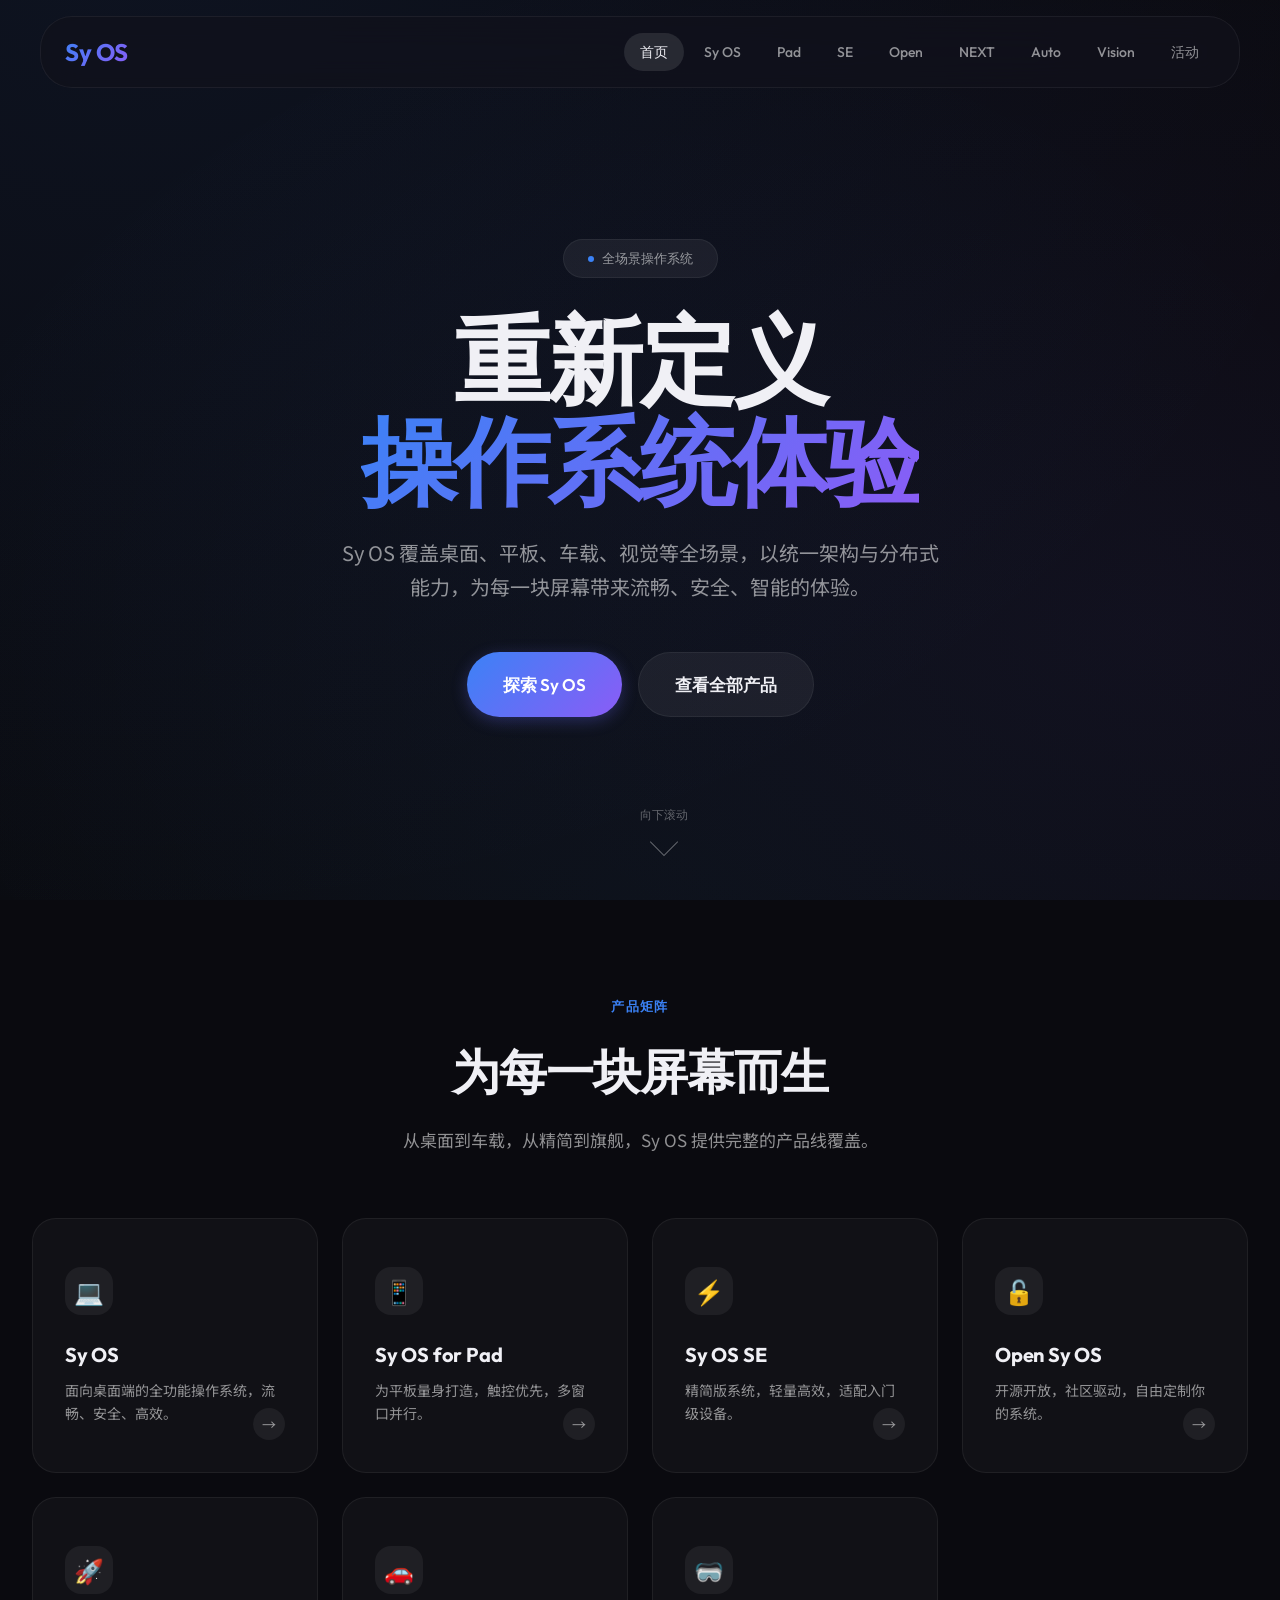
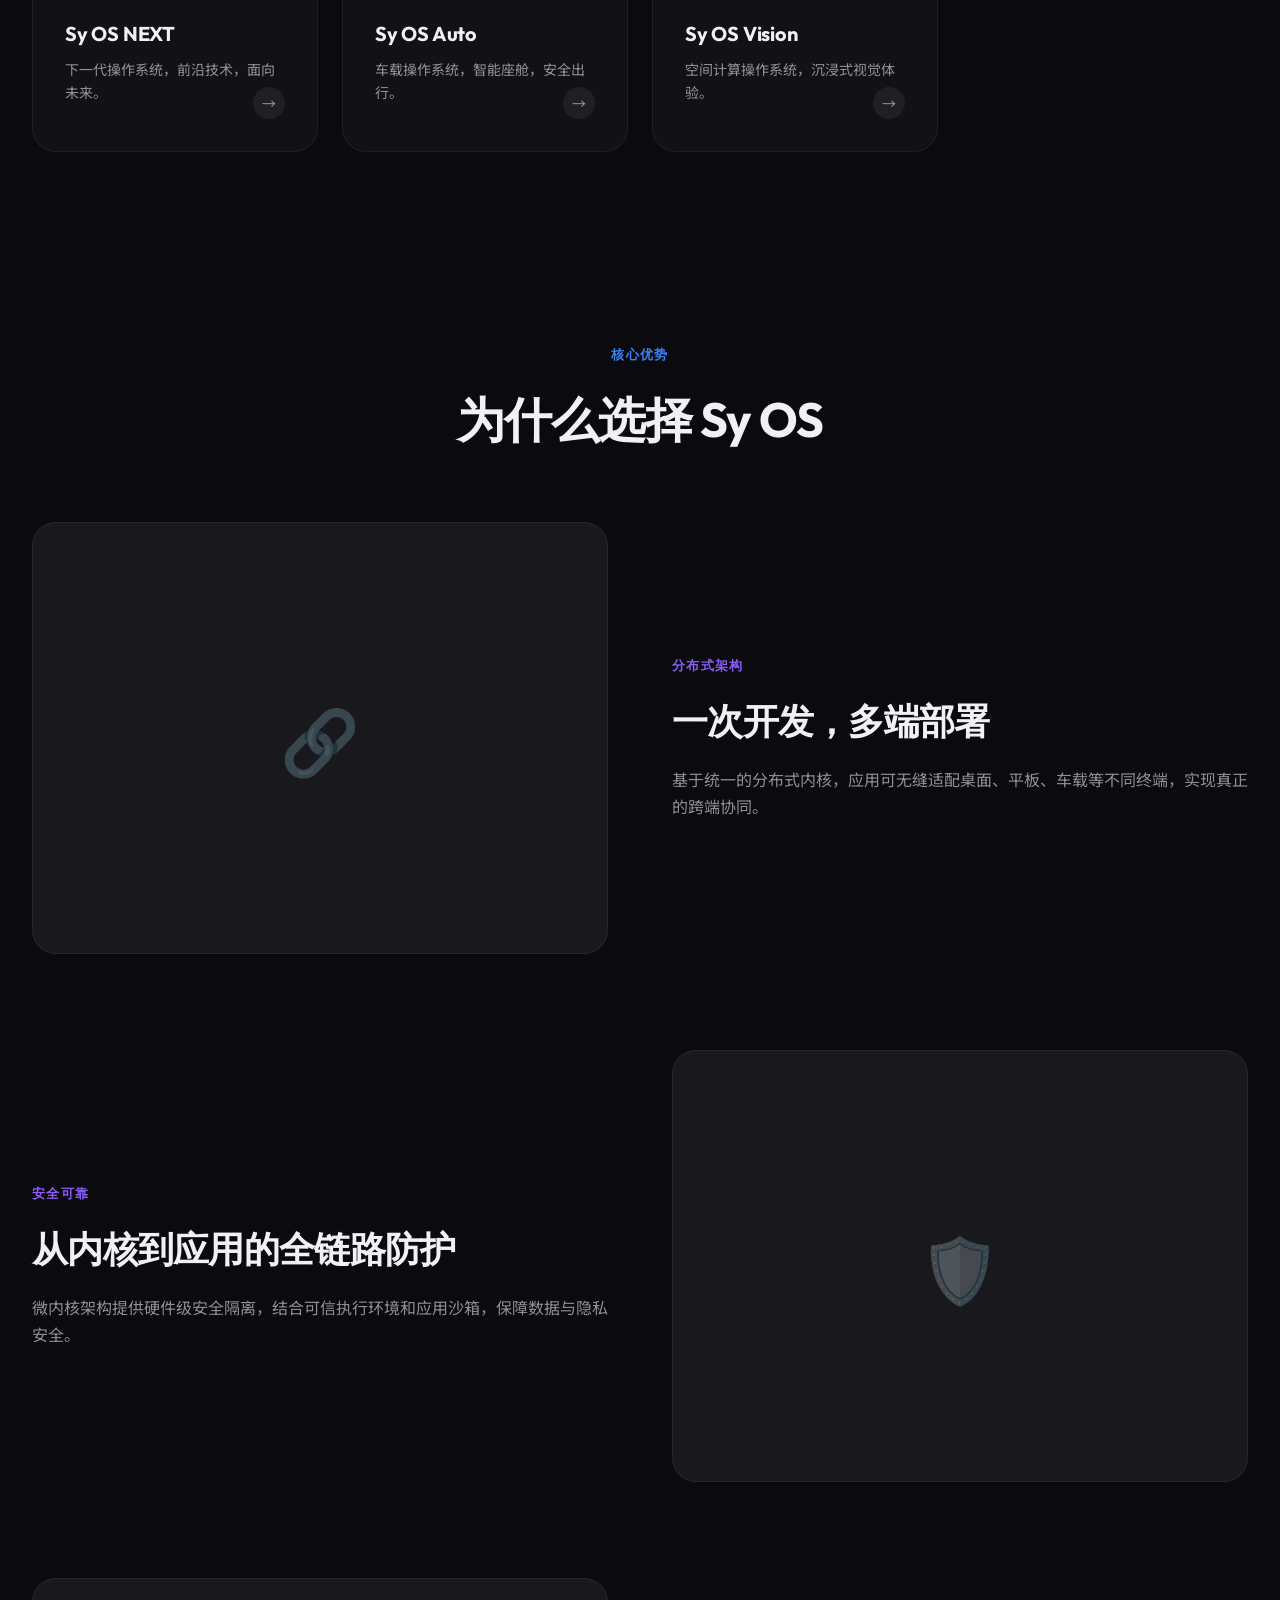
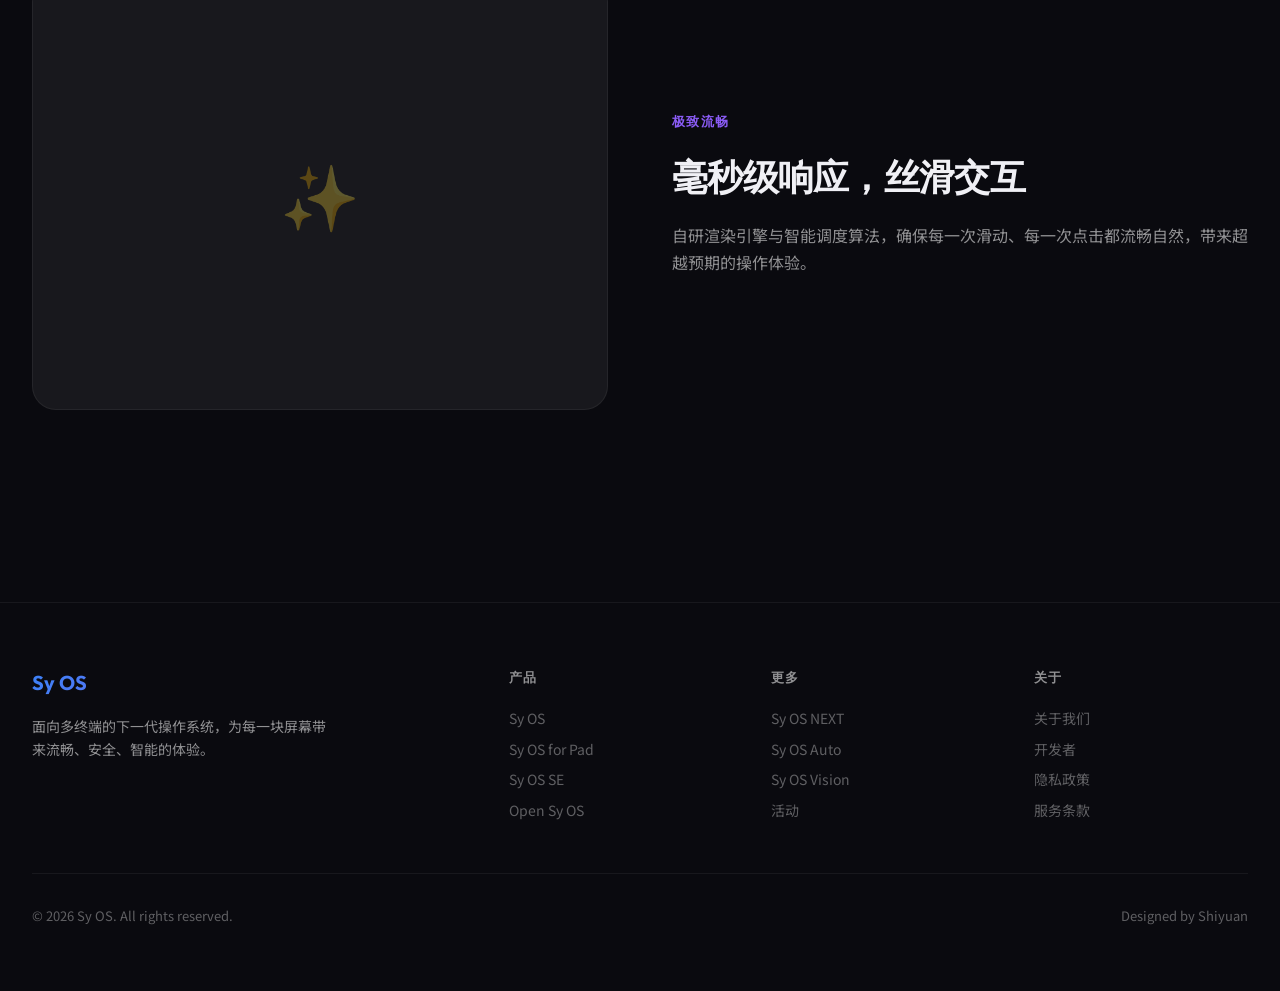
==== commit d656e8a9: "feat: 清空仓库所有代码 Co-authored-by: traeagent <traeagent@users.noreply.github.com>" ====
--- a/index.html
+++ b/index.html
@@ -1,229 +1,191 @@
 <!DOCTYPE html>
 <html lang="zh-CN">
 <head>
-    <meta charset="UTF-8">
-    <meta name="viewport" content="width=device-width, initial-scale=1.0">
-    <meta name="theme-color" content="#ffffff">
-    <title>Sy OS</title>
-    <link rel="stylesheet" href="styles.css">
-    <link rel="preconnect" href="https://fonts.googleapis.com">
-    <link rel="preconnect" href="https://fonts.gstatic.com" crossorigin>
-    <link href="https://fonts.googleapis.com/css2?family=Space+Grotesk:wght@400;500;600;700&family=DM+Sans:ital,wght@0,400;0,500;1,400&display=swap" rel="stylesheet">
+  <meta charset="UTF-8">
+  <meta name="viewport" content="width=device-width, initial-scale=1.0">
+  <title>Sy OS — 重新定义操作系统体验</title>
+  <meta name="description" content="Sy OS 是面向多终端的下一代操作系统，覆盖桌面、平板、车载、视觉等全场景。">
+  <link rel="preconnect" href="https://fonts.googleapis.com">
+  <link rel="preconnect" href="https://fonts.gstatic.com" crossorigin>
+  <link href="https://fonts.googleapis.com/css2?family=Outfit:wght@400;500;600;700;800&family=Noto+Sans+SC:wght@400;500;600;700&display=swap" rel="stylesheet">
+  <link rel="stylesheet" href="styles.css">
 </head>
 <body>
-    <nav class="navbar" id="navbar">
-        <div class="nav-container">
-            <a href="index.html" class="logo">
-                <img src="Logo.png" alt="Sy OS" class="logo-img" width="26" height="26">
-                <span class="logo-text">Sy OS</span>
-            </a>
-            <ul class="nav-links" id="navLinks">
-                <li><a href="syos.html">Sy OS</a></li>
-                <li><a href="syos-vision.html">Vision</a></li>
-                <li><a href="syos-next.html">NEXT</a></li>
-                <li><a href="#products">产品</a></li>
-                <li><a href="#experience">体验</a></li>
-            </ul>
-            <button class="nav-toggle" id="navToggle" aria-label="菜单">
-                <span></span>
-                <span></span>
-            </button>
-        </div>
-    </nav>
 
-    <main>
-        <!-- Hero -->
-        <section class="hero" id="heroCarousel">
-            <div class="carousel-inner">
-                <a href="syos.html" class="carousel-item active">
-                    <img src="hero1.jpg" alt="Sy OS" class="hero-img" width="1920" height="1080" onerror="this.onerror=null;this.src='1145.png';">
-                    <div class="carousel-caption">
-                        <p class="caption-tag">核心产品</p>
-                        <h2>Sy OS</h2>
-                    </div>
-                </a>
-                <a href="syos-next.html" class="carousel-item">
-                    <img src="hero2.jpg" alt="Sy OS NEXT" class="hero-img" width="1920" height="1080" onerror="this.onerror=null;this.src='1145.png';">
-                    <div class="carousel-caption">
-                        <p class="caption-tag">全新发布</p>
-                        <h2>Sy OS NEXT</h2>
-                    </div>
-                </a>
-                <a href="syos-vision.html" class="carousel-item">
-                    <img src="hero3.jpg" alt="Sy OS Vision" class="hero-img" width="1920" height="1080" onerror="this.onerror=null;this.src='1145.png';">
-                    <div class="carousel-caption">
-                        <p class="caption-tag">空间计算</p>
-                        <h2>Sy OS Vision</h2>
-                    </div>
-                </a>
-            </div>
-            <button class="carousel-control prev" aria-label="上一张">
-                <svg width="24" height="24" viewBox="0 0 24 24" fill="none" stroke="currentColor" stroke-width="2"><path d="M15 18l-6-6 6-6"/></svg>
-            </button>
-            <button class="carousel-control next" aria-label="下一张">
-                <svg width="24" height="24" viewBox="0 0 24 24" fill="none" stroke="currentColor" stroke-width="2"><path d="M9 18l6-6-6-6"/></svg>
-            </button>
-            <div class="carousel-indicators">
-                <button class="active" aria-label="第 1 张"></button>
-                <button aria-label="第 2 张"></button>
-                <button aria-label="第 3 张"></button>
-            </div>
-        </section>
+  <!-- 导航栏 -->
+  <nav class="navbar">
+    <a href="index.html" class="nav-logo">Sy OS</a>
+    <div class="nav-links">
+      <a href="index.html" class="active">首页</a>
+      <a href="syos.html">Sy OS</a>
+      <a href="syos-pad.html">Pad</a>
+      <a href="syos-se.html">SE</a>
+      <a href="open-syos.html">Open</a>
+      <a href="syos-next.html">NEXT</a>
+      <a href="syos-auto.html">Auto</a>
+      <a href="syos-vision.html">Vision</a>
+      <a href="events.html">活动</a>
+    </div>
+    <button class="nav-hamburger" aria-label="菜单">
+      <span></span><span></span><span></span>
+    </button>
+  </nav>
+  <div class="nav-mobile">
+    <a href="index.html" class="active">首页</a>
+    <a href="syos.html">Sy OS</a>
+    <a href="syos-pad.html">Sy OS for Pad</a>
+    <a href="syos-se.html">Sy OS SE</a>
+    <a href="open-syos.html">Open Sy OS</a>
+    <a href="syos-next.html">Sy OS NEXT</a>
+    <a href="syos-auto.html">Sy OS Auto</a>
+    <a href="syos-vision.html">Sy OS Vision</a>
+    <a href="events.html">活动</a>
+  </div>
 
-        <!-- 产品 -->
-        <section id="products" class="products">
-            <div class="container">
-                <div class="section-header">
-                    <h2 class="section-title">全场景产品</h2>
-                    <p class="section-subtitle">覆盖不同场景需求，构建全连接的智能世界</p>
-                </div>
-                <div class="products-grid">
-                    <a href="syos.html" class="product-item">
-                        <div class="product-image">
-                            <img src="Sy OS.jpg" alt="Sy OS" width="400" height="260" loading="lazy" onerror="this.onerror=null;this.src='1145.png';">
-                        </div>
-                        <h3>Sy OS</h3>
-                        <p>Scratch 制作的伪桌面操作系统，Sy OS 系列核心产品</p>
-                    </a>
-                    <a href="syos-next.html" class="product-item product-item-highlight">
-                        <div class="product-image">
-                            <img src="Sy OS NEXT.jpg" alt="Sy OS NEXT" width="400" height="260" loading="lazy" onerror="this.onerror=null;this.src='1145.png';">
-                            <span class="badge">全新发布</span>
-                        </div>
-                        <h3>Sy OS NEXT</h3>
-                        <p>全新 Sy OS 产品，64 位桌面操作系统</p>
-                    </a>
-                    <a href="syos-intl.html" class="product-item">
-                        <div class="product-image">
-                            <img src="Sy OS 国际版.jpg" alt="Sy OS 国际版" width="400" height="260" loading="lazy" onerror="this.onerror=null;this.src='1145.png';">
-                        </div>
-                        <h3>Sy OS 国际版</h3>
-                        <p>国际化版本，面向全球用户</p>
-                    </a>
-                    <a href="syos-pad.html" class="product-item">
-                        <div class="product-image">
-                            <img src="Sy OS for Pad.jpg" alt="Sy OS for Pad" width="400" height="260" loading="lazy" onerror="this.onerror=null;this.src='1145.png';">
-                        </div>
-                        <h3>Sy OS for Pad</h3>
-                        <p>专为大屏触控体验优化</p>
-                    </a>
-                    <a href="syos-se.html" class="product-item">
-                        <div class="product-image">
-                            <img src="Sy OS SE.jpg" alt="Sy OS SE" width="400" height="260" loading="lazy" onerror="this.onerror=null;this.src='1145.png';">
-                        </div>
-                        <h3>Sy OS SE</h3>
-                        <p>轻量精简，高效流畅</p>
-                    </a>
-                    <a href="syos-vision.html" class="product-item">
-                        <div class="product-image">
-                            <img src="Sy OS Vision.jpg" alt="Sy OS Vision" width="400" height="260" loading="lazy" onerror="this.onerror=null;this.src='1145.png';">
-                        </div>
-                        <h3>Sy OS Vision</h3>
-                        <p>适用于 AR 设备的空间交互系统</p>
-                    </a>
-                    <a href="open-syos.html" class="product-item">
-                        <div class="product-image">
-                            <img src="Open Sy OS.jpg" alt="Open Sy OS" width="400" height="260" loading="lazy" onerror="this.onerror=null;this.src='1145.png';">
-                        </div>
-                        <h3>Open Sy OS</h3>
-                        <p>开源版本，欢迎社区参与贡献</p>
-                    </a>
-                </div>
-            </div>
-        </section>
+  <!-- Hero -->
+  <section class="hero">
+    <div class="hero-badge"><span class="dot"></span> 全场景操作系统</div>
+    <h1 class="hero-title">重新定义<br><span class="gradient">操作系统体验</span></h1>
+    <p class="hero-subtitle">Sy OS 覆盖桌面、平板、车载、视觉等全场景，以统一架构与分布式能力，为每一块屏幕带来流畅、安全、智能的体验。</p>
+    <div class="hero-actions">
+      <a href="syos.html" class="btn btn-primary btn-lg">探索 Sy OS</a>
+      <a href="#products" class="btn btn-secondary btn-lg">查看全部产品</a>
+    </div>
+    <div class="hero-scroll">
+      <span>向下滚动</span>
+      <div class="arrow"></div>
+    </div>
+  </section>
 
-        <!-- 特性 -->
-        <section class="features">
-            <div class="container">
-                <div class="features-grid">
-                    <div class="feature-item">
-                        <h3>全场景跨平台</h3>
-                        <p>覆盖桌面、平板、AR 等多种终端设备，一套生态无缝流转</p>
-                    </div>
-                    <div class="feature-item">
-                        <h3>开放生态</h3>
-                        <p>Open Sy OS 支持开源协作与社区共建</p>
-                    </div>
-                    <div class="feature-item">
-                        <h3>持续进化</h3>
-                        <p>从 Scratch 伪系统到真系统，不断突破技术边界</p>
-                    </div>
-                    <div class="feature-item">
-                        <h3>极简设计</h3>
-                        <p>清爽的视觉与直接的交互路径，让操作自然流畅</p>
-                    </div>
-                </div>
-            </div>
-        </section>
+  <!-- 产品矩阵 -->
+  <section class="section" id="products">
+    <div class="section-header reveal">
+      <div class="section-label">产品矩阵</div>
+      <h2 class="section-title">为每一块屏幕而生</h2>
+      <p class="section-desc">从桌面到车载，从精简到旗舰，Sy OS 提供完整的产品线覆盖。</p>
+    </div>
+    <div class="product-grid">
+      <a href="syos.html" class="product-card reveal reveal-delay-1">
+        <div class="product-card-icon">💻</div>
+        <h3 class="product-card-title">Sy OS</h3>
+        <p class="product-card-desc">面向桌面端的全功能操作系统，流畅、安全、高效。</p>
+        <div class="product-card-arrow">→</div>
+      </a>
+      <a href="syos-pad.html" class="product-card reveal reveal-delay-2">
+        <div class="product-card-icon">📱</div>
+        <h3 class="product-card-title">Sy OS for Pad</h3>
+        <p class="product-card-desc">为平板量身打造，触控优先，多窗口并行。</p>
+        <div class="product-card-arrow">→</div>
+      </a>
+      <a href="syos-se.html" class="product-card reveal reveal-delay-3">
+        <div class="product-card-icon">⚡</div>
+        <h3 class="product-card-title">Sy OS SE</h3>
+        <p class="product-card-desc">精简版系统，轻量高效，适配入门级设备。</p>
+        <div class="product-card-arrow">→</div>
+      </a>
+      <a href="open-syos.html" class="product-card reveal reveal-delay-4">
+        <div class="product-card-icon">🔓</div>
+        <h3 class="product-card-title">Open Sy OS</h3>
+        <p class="product-card-desc">开源开放，社区驱动，自由定制你的系统。</p>
+        <div class="product-card-arrow">→</div>
+      </a>
+      <a href="syos-next.html" class="product-card reveal reveal-delay-5">
+        <div class="product-card-icon">🚀</div>
+        <h3 class="product-card-title">Sy OS NEXT</h3>
+        <p class="product-card-desc">下一代操作系统，前沿技术，面向未来。</p>
+        <div class="product-card-arrow">→</div>
+      </a>
+      <a href="syos-auto.html" class="product-card reveal reveal-delay-6">
+        <div class="product-card-icon">🚗</div>
+        <h3 class="product-card-title">Sy OS Auto</h3>
+        <p class="product-card-desc">车载操作系统，智能座舱，安全出行。</p>
+        <div class="product-card-arrow">→</div>
+      </a>
+      <a href="syos-vision.html" class="product-card reveal reveal-delay-7">
+        <div class="product-card-icon">🥽</div>
+        <h3 class="product-card-title">Sy OS Vision</h3>
+        <p class="product-card-desc">空间计算操作系统，沉浸式视觉体验。</p>
+        <div class="product-card-arrow">→</div>
+      </a>
+    </div>
+  </section>
 
-        <!-- 体验 -->
-        <section id="experience" class="experience">
-            <div class="container">
-                <div class="section-header">
-                    <h2 class="section-title">立即体验</h2>
-                    <p class="section-subtitle">无需安装，即刻在线体验</p>
-                </div>
-                <div class="experience-list">
-                    <a href="https://ccw.site/s/RZp2zN" target="_blank" class="exp-item">
-                        <span class="exp-label">稳定版</span>
-                        <span class="exp-name">Sy OS 稳定版</span>
-                        <span class="exp-desc">体验成熟功能</span>
-                        <span class="exp-arrow" aria-hidden="true">&nearr;</span>
-                    </a>
-                    <a href="https://ccw.site/s/LYwpB" target="_blank" class="exp-item">
-                        <span class="exp-label">测试版</span>
-                        <span class="exp-name">Sy OS 测试版</span>
-                        <span class="exp-desc">抢先体验新特性</span>
-                        <span class="exp-arrow" aria-hidden="true">&nearr;</span>
-                    </a>
-                    <a href="https://scratch.mit.edu/projects/1282208437" target="_blank" class="exp-item">
-                        <span class="exp-label">国际版</span>
-                        <span class="exp-name">Sy OS 国际版</span>
-                        <span class="exp-desc">Global Version Experience</span>
-                        <span class="exp-arrow" aria-hidden="true">&nearr;</span>
-                    </a>
-                    <a href="https://ccw.site/s/YRyYRB" target="_blank" class="exp-item">
-                        <span class="exp-label">轻量版</span>
-                        <span class="exp-name">Sy OS SE</span>
-                        <span class="exp-desc">轻量精简版</span>
-                        <span class="exp-arrow" aria-hidden="true">&nearr;</span>
-                    </a>
-                    <a href="https://ccw.site/s/DlNRlM" target="_blank" class="exp-item">
-                        <span class="exp-label">平板版</span>
-                        <span class="exp-name">Sy OS for Pad</span>
-                        <span class="exp-desc">专为大屏触控设计</span>
-                        <span class="exp-arrow" aria-hidden="true">&nearr;</span>
-                    </a>
-                </div>
-            </div>
-        </section>
-    </main>
+  <!-- 特色亮点 -->
+  <section class="section">
+    <div class="section-header reveal">
+      <div class="section-label">核心优势</div>
+      <h2 class="section-title">为什么选择 Sy OS</h2>
+    </div>
 
-    <footer class="footer">
-        <div class="container">
-            <div class="footer-top">
-                <div class="footer-brand">
-                    <img src="Logo.png" alt="Sy OS" class="footer-logo-img" width="24" height="24">
-                    <span class="footer-logo-text">Sy OS</span>
-                </div>
-                <div class="footer-links">
-                    <a href="syos.html">Sy OS</a>
-                    <a href="syos-next.html">NEXT</a>
-                    <a href="syos-vision.html">Vision</a>
-                    <a href="open-syos.html">Open Sy OS</a>
-                    <a href="https://qm.qq.com/q/bWZFbX8iwE" target="_blank">QQ 社群</a>
-                </div>
-            </div>
-            <div class="footer-bottom">
-                <p class="copyright" translate="no">&copy; 2026 Sy OS. All rights reserved.</p>
-                <div class="footer-legal">
-                    <a href="#">隐私政策</a>
-                    <a href="#">使用条款</a>
-                </div>
-            </div>
-        </div>
-    </footer>
+    <div class="feature-row reveal">
+      <div class="feature-visual">
+        <div class="feature-visual-inner">🔗</div>
+      </div>
+      <div class="feature-content">
+        <div class="feature-label">分布式架构</div>
+        <h3 class="feature-title">一次开发，多端部署</h3>
+        <p class="feature-desc">基于统一的分布式内核，应用可无缝适配桌面、平板、车载等不同终端，实现真正的跨端协同。</p>
+      </div>
+    </div>
 
-    <script src="script.js"></script>
+    <div class="feature-row reverse reveal">
+      <div class="feature-visual">
+        <div class="feature-visual-inner">🛡️</div>
+      </div>
+      <div class="feature-content">
+        <div class="feature-label">安全可靠</div>
+        <h3 class="feature-title">从内核到应用的全链路防护</h3>
+        <p class="feature-desc">微内核架构提供硬件级安全隔离，结合可信执行环境和应用沙箱，保障数据与隐私安全。</p>
+      </div>
+    </div>
+
+    <div class="feature-row reveal">
+      <div class="feature-visual">
+        <div class="feature-visual-inner">✨</div>
+      </div>
+      <div class="feature-content">
+        <div class="feature-label">极致流畅</div>
+        <h3 class="feature-title">毫秒级响应，丝滑交互</h3>
+        <p class="feature-desc">自研渲染引擎与智能调度算法，确保每一次滑动、每一次点击都流畅自然，带来超越预期的操作体验。</p>
+      </div>
+    </div>
+  </section>
+
+  <!-- 页脚 -->
+  <footer class="footer">
+    <div class="footer-content">
+      <div class="footer-brand">
+        <div class="footer-logo">Sy OS</div>
+        <p>面向多终端的下一代操作系统，为每一块屏幕带来流畅、安全、智能的体验。</p>
+      </div>
+      <div class="footer-col">
+        <h4>产品</h4>
+        <a href="syos.html">Sy OS</a>
+        <a href="syos-pad.html">Sy OS for Pad</a>
+        <a href="syos-se.html">Sy OS SE</a>
+        <a href="open-syos.html">Open Sy OS</a>
+      </div>
+      <div class="footer-col">
+        <h4>更多</h4>
+        <a href="syos-next.html">Sy OS NEXT</a>
+        <a href="syos-auto.html">Sy OS Auto</a>
+        <a href="syos-vision.html">Sy OS Vision</a>
+        <a href="events.html">活动</a>
+      </div>
+      <div class="footer-col">
+        <h4>关于</h4>
+        <a href="#">关于我们</a>
+        <a href="#">开发者</a>
+        <a href="#">隐私政策</a>
+        <a href="#">服务条款</a>
+      </div>
+    </div>
+    <div class="footer-bottom">
+      <span>&copy; 2026 Sy OS. All rights reserved.</span>
+      <span>Designed by Shiyuan</span>
+    </div>
+  </footer>
+
+  <script src="script.js"></script>
 </body>
-</html>+</html>
--- a/styles.css
+++ b/styles.css
@@ -1,712 +1,1140 @@
 /* ============================================
-   Sy OS — Editorial Minimalism
+   Sy OS 官网 - 全局样式
+   设计语言：深色 + 毛玻璃 + 圆角 + 渐变发光
    ============================================ */
 
-* {
-    margin: 0;
-    padding: 0;
-    box-sizing: border-box;
-}
-
+/* --- CSS 变量 --- */
 :root {
-    --bg: #ffffff;
-    --bg-alt: #f7f7f7;
-    --text: #111111;
-    --text-secondary: #666666;
-    --text-tertiary: #999999;
-    --border: #e5e5e5;
-    --border-light: #f0f0f0;
-    --accent: #111111;
-
-    --font-display: 'Space Grotesk', sans-serif;
-    --font-body: 'DM Sans', sans-serif;
-
-    --transition: 0.25s ease;
+  --bg-primary: #0a0a0f;
+  --bg-secondary: #12121a;
+  --bg-tertiary: #1a1a28;
+  --bg-card: rgba(255, 255, 255, 0.03);
+  --bg-glass: rgba(255, 255, 255, 0.06);
+  --bg-glass-strong: rgba(255, 255, 255, 0.1);
+  --text-primary: #f0f0f5;
+  --text-secondary: rgba(255, 255, 255, 0.55);
+  --text-tertiary: rgba(255, 255, 255, 0.35);
+  --accent-blue: #3b82f6;
+  --accent-purple: #8b5cf6;
+  --accent-cyan: #06b6d4;
+  --accent-gradient: linear-gradient(135deg, #3b82f6, #8b5cf6);
+  --accent-gradient-hover: linear-gradient(135deg, #60a5fa, #a78bfa);
+  --border-subtle: rgba(255, 255, 255, 0.06);
+  --border-hover: rgba(255, 255, 255, 0.15);
+  --border-glow: rgba(99, 102, 241, 0.3);
+  --shadow-card: 0 4px 24px rgba(0, 0, 0, 0.3);
+  --shadow-glow: 0 0 40px rgba(99, 102, 241, 0.15);
+  --radius-sm: 8px;
+  --radius-md: 12px;
+  --radius-lg: 16px;
+  --radius-xl: 24px;
+  --radius-2xl: 32px;
+  --radius-full: 9999px;
+  --space-xs: 4px;
+  --space-sm: 8px;
+  --space-md: 16px;
+  --space-lg: 24px;
+  --space-xl: 32px;
+  --space-2xl: 48px;
+  --space-3xl: 64px;
+  --space-4xl: 96px;
+  --font-display: 'Outfit', sans-serif;
+  --font-body: 'Noto Sans SC', 'Outfit', sans-serif;
+  --transition-fast: 0.2s ease;
+  --transition-normal: 0.3s cubic-bezier(0.4, 0, 0.2, 1);
+  --transition-slow: 0.5s cubic-bezier(0.4, 0, 0.2, 1);
+  --nav-height: 72px;
+}
+
+/* --- Reset & Base --- */
+*, *::before, *::after {
+  margin: 0;
+  padding: 0;
+  box-sizing: border-box;
 }
 
 html {
-    scroll-behavior: smooth;
-    color-scheme: light;
+  scroll-behavior: smooth;
+  -webkit-font-smoothing: antialiased;
+  -moz-osx-font-smoothing: grayscale;
 }
 
 body {
-    font-family: var(--font-body);
-    background-color: var(--bg);
-    color: var(--text);
-    line-height: 1.6;
-    -webkit-font-smoothing: antialiased;
-    -moz-osx-font-smoothing: grayscale;
-}
-
-.container {
-    max-width: 1200px;
-    margin: 0 auto;
-    padding: 0 32px;
-}
-
-/* ============================================
-   Navbar
-   ============================================ */
+  font-family: var(--font-body);
+  background: var(--bg-primary);
+  color: var(--text-primary);
+  line-height: 1.6;
+  overflow-x: hidden;
+  min-height: 100vh;
+}
+
+a {
+  color: inherit;
+  text-decoration: none;
+}
+
+img {
+  max-width: 100%;
+  display: block;
+}
+
+ul, ol {
+  list-style: none;
+}
+
+/* --- 导航栏 --- */
 .navbar {
-    position: fixed;
-    top: 0;
-    left: 0;
+  position: fixed;
+  top: 16px;
+  left: 50%;
+  transform: translateX(-50%);
+  z-index: 1000;
+  width: calc(100% - 48px);
+  max-width: 1200px;
+  background: rgba(18, 18, 26, 0.7);
+  backdrop-filter: blur(20px) saturate(1.5);
+  -webkit-backdrop-filter: blur(20px) saturate(1.5);
+  border: 1px solid var(--border-subtle);
+  border-radius: var(--radius-2xl);
+  padding: 0 var(--space-lg);
+  height: var(--nav-height);
+  display: flex;
+  align-items: center;
+  justify-content: space-between;
+  transition: var(--transition-normal);
+}
+
+.navbar.scrolled {
+  background: rgba(10, 10, 15, 0.85);
+  border-color: var(--border-hover);
+  box-shadow: 0 8px 32px rgba(0, 0, 0, 0.4);
+}
+
+.nav-logo {
+  font-family: var(--font-display);
+  font-size: 1.5rem;
+  font-weight: 700;
+  background: var(--accent-gradient);
+  -webkit-background-clip: text;
+  -webkit-text-fill-color: transparent;
+  background-clip: text;
+  letter-spacing: -0.02em;
+  flex-shrink: 0;
+}
+
+.nav-links {
+  display: flex;
+  align-items: center;
+  gap: var(--space-xs);
+}
+
+.nav-links a {
+  font-family: var(--font-display);
+  font-size: 0.875rem;
+  font-weight: 500;
+  color: var(--text-secondary);
+  padding: var(--space-sm) var(--space-md);
+  border-radius: var(--radius-full);
+  transition: var(--transition-fast);
+  white-space: nowrap;
+}
+
+.nav-links a:hover,
+.nav-links a.active {
+  color: var(--text-primary);
+  background: var(--bg-glass);
+}
+
+.nav-links a.active {
+  background: var(--bg-glass-strong);
+}
+
+/* 汉堡菜单 */
+.nav-hamburger {
+  display: none;
+  flex-direction: column;
+  gap: 5px;
+  cursor: pointer;
+  padding: var(--space-sm);
+  border: none;
+  background: none;
+}
+
+.nav-hamburger span {
+  width: 22px;
+  height: 2px;
+  background: var(--text-primary);
+  border-radius: 2px;
+  transition: var(--transition-fast);
+}
+
+.nav-hamburger.open span:nth-child(1) {
+  transform: rotate(45deg) translate(5px, 5px);
+}
+
+.nav-hamburger.open span:nth-child(2) {
+  opacity: 0;
+}
+
+.nav-hamburger.open span:nth-child(3) {
+  transform: rotate(-45deg) translate(5px, -5px);
+}
+
+/* 移动端菜单 */
+.nav-mobile {
+  display: none;
+  position: fixed;
+  top: calc(var(--nav-height) + 32px);
+  left: 24px;
+  right: 24px;
+  background: rgba(18, 18, 26, 0.95);
+  backdrop-filter: blur(20px);
+  -webkit-backdrop-filter: blur(20px);
+  border: 1px solid var(--border-subtle);
+  border-radius: var(--radius-xl);
+  padding: var(--space-md);
+  z-index: 999;
+  flex-direction: column;
+  gap: var(--space-xs);
+}
+
+.nav-mobile.open {
+  display: flex;
+}
+
+.nav-mobile a {
+  font-family: var(--font-display);
+  font-size: 0.9375rem;
+  font-weight: 500;
+  color: var(--text-secondary);
+  padding: var(--space-md) var(--space-lg);
+  border-radius: var(--radius-md);
+  transition: var(--transition-fast);
+}
+
+.nav-mobile a:hover,
+.nav-mobile a.active {
+  color: var(--text-primary);
+  background: var(--bg-glass);
+}
+
+/* --- Hero 区域 --- */
+.hero {
+  min-height: 100vh;
+  display: flex;
+  flex-direction: column;
+  align-items: center;
+  justify-content: center;
+  text-align: center;
+  padding: calc(var(--nav-height) + 48px) var(--space-xl) var(--space-3xl);
+  position: relative;
+  overflow: hidden;
+}
+
+.hero::before {
+  content: '';
+  position: absolute;
+  top: -50%;
+  left: -50%;
+  width: 200%;
+  height: 200%;
+  background: radial-gradient(ellipse at 30% 20%, rgba(59, 130, 246, 0.08) 0%, transparent 50%),
+              radial-gradient(ellipse at 70% 60%, rgba(139, 92, 246, 0.06) 0%, transparent 50%),
+              radial-gradient(ellipse at 50% 80%, rgba(6, 182, 212, 0.04) 0%, transparent 50%);
+  animation: heroGlow 15s ease-in-out infinite alternate;
+  pointer-events: none;
+}
+
+@keyframes heroGlow {
+  0% { transform: translate(0, 0) scale(1); }
+  33% { transform: translate(-2%, 1%) scale(1.02); }
+  66% { transform: translate(1%, -1%) scale(0.98); }
+  100% { transform: translate(0, 0) scale(1); }
+}
+
+.hero-badge {
+  display: inline-flex;
+  align-items: center;
+  gap: var(--space-sm);
+  padding: var(--space-sm) var(--space-lg);
+  background: var(--bg-glass);
+  border: 1px solid var(--border-subtle);
+  border-radius: var(--radius-full);
+  font-family: var(--font-display);
+  font-size: 0.8125rem;
+  font-weight: 500;
+  color: var(--text-secondary);
+  margin-bottom: var(--space-xl);
+  animation: fadeInUp 0.8s ease both;
+}
+
+.hero-badge .dot {
+  width: 6px;
+  height: 6px;
+  background: var(--accent-blue);
+  border-radius: 50%;
+  animation: pulse 2s ease-in-out infinite;
+}
+
+.hero-title {
+  font-family: var(--font-display);
+  font-size: clamp(3rem, 8vw, 6rem);
+  font-weight: 800;
+  line-height: 1.05;
+  letter-spacing: -0.03em;
+  margin-bottom: var(--space-lg);
+  animation: fadeInUp 0.8s ease 0.1s both;
+}
+
+.hero-title .gradient {
+  background: var(--accent-gradient);
+  -webkit-background-clip: text;
+  -webkit-text-fill-color: transparent;
+  background-clip: text;
+}
+
+.hero-subtitle {
+  font-size: clamp(1rem, 2.5vw, 1.25rem);
+  color: var(--text-secondary);
+  max-width: 600px;
+  line-height: 1.7;
+  margin-bottom: var(--space-2xl);
+  animation: fadeInUp 0.8s ease 0.2s both;
+}
+
+.hero-actions {
+  display: flex;
+  gap: var(--space-md);
+  flex-wrap: wrap;
+  justify-content: center;
+  animation: fadeInUp 0.8s ease 0.3s both;
+}
+
+.hero-scroll {
+  position: absolute;
+  bottom: var(--space-2xl);
+  left: 50%;
+  transform: translateX(-50%);
+  display: flex;
+  flex-direction: column;
+  align-items: center;
+  gap: var(--space-sm);
+  color: var(--text-tertiary);
+  font-size: 0.75rem;
+  font-family: var(--font-display);
+  animation: fadeInUp 0.8s ease 0.5s both;
+}
+
+.hero-scroll .arrow {
+  width: 20px;
+  height: 20px;
+  border-right: 1.5px solid var(--text-tertiary);
+  border-bottom: 1.5px solid var(--text-tertiary);
+  transform: rotate(45deg);
+  animation: scrollBounce 2s ease-in-out infinite;
+}
+
+@keyframes scrollBounce {
+  0%, 100% { transform: rotate(45deg) translate(0, 0); opacity: 1; }
+  50% { transform: rotate(45deg) translate(4px, 4px); opacity: 0.5; }
+}
+
+/* --- 按钮 --- */
+.btn {
+  display: inline-flex;
+  align-items: center;
+  gap: var(--space-sm);
+  font-family: var(--font-display);
+  font-size: 0.9375rem;
+  font-weight: 600;
+  padding: 14px 28px;
+  border-radius: var(--radius-full);
+  border: none;
+  cursor: pointer;
+  transition: var(--transition-normal);
+  text-decoration: none;
+  position: relative;
+  overflow: hidden;
+}
+
+.btn-primary {
+  background: var(--accent-gradient);
+  color: #fff;
+  box-shadow: 0 4px 16px rgba(99, 102, 241, 0.3);
+}
+
+.btn-primary:hover {
+  box-shadow: 0 6px 24px rgba(99, 102, 241, 0.45);
+  transform: translateY(-2px);
+}
+
+.btn-secondary {
+  background: var(--bg-glass);
+  color: var(--text-primary);
+  border: 1px solid var(--border-subtle);
+}
+
+.btn-secondary:hover {
+  background: var(--bg-glass-strong);
+  border-color: var(--border-hover);
+  transform: translateY(-2px);
+}
+
+.btn-lg {
+  font-size: 1.0625rem;
+  padding: 18px 36px;
+}
+
+/* --- 区块 --- */
+.section {
+  padding: var(--space-4xl) var(--space-xl);
+  max-width: 1280px;
+  margin: 0 auto;
+}
+
+.section-header {
+  text-align: center;
+  margin-bottom: var(--space-3xl);
+}
+
+.section-label {
+  font-family: var(--font-display);
+  font-size: 0.8125rem;
+  font-weight: 600;
+  text-transform: uppercase;
+  letter-spacing: 0.1em;
+  color: var(--accent-blue);
+  margin-bottom: var(--space-md);
+}
+
+.section-title {
+  font-family: var(--font-display);
+  font-size: clamp(2rem, 4vw, 3rem);
+  font-weight: 700;
+  letter-spacing: -0.02em;
+  margin-bottom: var(--space-md);
+}
+
+.section-desc {
+  font-size: 1.0625rem;
+  color: var(--text-secondary);
+  max-width: 600px;
+  margin: 0 auto;
+  line-height: 1.7;
+}
+
+/* --- 产品矩阵卡片 --- */
+.product-grid {
+  display: grid;
+  grid-template-columns: repeat(auto-fill, minmax(280px, 1fr));
+  gap: var(--space-lg);
+}
+
+.product-card {
+  background: var(--bg-card);
+  border: 1px solid var(--border-subtle);
+  border-radius: var(--radius-xl);
+  padding: var(--space-2xl) var(--space-xl);
+  cursor: pointer;
+  transition: var(--transition-normal);
+  position: relative;
+  overflow: hidden;
+  text-decoration: none;
+  display: block;
+}
+
+.product-card::before {
+  content: '';
+  position: absolute;
+  top: 0;
+  left: 0;
+  right: 0;
+  height: 2px;
+  background: var(--accent-gradient);
+  opacity: 0;
+  transition: var(--transition-normal);
+}
+
+.product-card:hover {
+  background: var(--bg-glass);
+  border-color: var(--border-hover);
+  transform: translateY(-4px);
+  box-shadow: var(--shadow-glow);
+}
+
+.product-card:hover::before {
+  opacity: 1;
+}
+
+.product-card-icon {
+  width: 48px;
+  height: 48px;
+  background: var(--bg-glass);
+  border-radius: var(--radius-lg);
+  display: flex;
+  align-items: center;
+  justify-content: center;
+  margin-bottom: var(--space-lg);
+  font-size: 1.5rem;
+}
+
+.product-card-title {
+  font-family: var(--font-display);
+  font-size: 1.25rem;
+  font-weight: 700;
+  margin-bottom: var(--space-sm);
+  letter-spacing: -0.01em;
+}
+
+.product-card-desc {
+  font-size: 0.875rem;
+  color: var(--text-secondary);
+  line-height: 1.6;
+}
+
+.product-card-arrow {
+  position: absolute;
+  bottom: var(--space-xl);
+  right: var(--space-xl);
+  width: 32px;
+  height: 32px;
+  border-radius: 50%;
+  background: var(--bg-glass);
+  display: flex;
+  align-items: center;
+  justify-content: center;
+  color: var(--text-secondary);
+  transition: var(--transition-normal);
+  font-size: 0.875rem;
+}
+
+.product-card:hover .product-card-arrow {
+  background: var(--accent-gradient);
+  color: #fff;
+  transform: translate(2px, -2px);
+}
+
+/* --- 特色亮点 --- */
+.feature-row {
+  display: grid;
+  grid-template-columns: 1fr 1fr;
+  gap: var(--space-3xl);
+  align-items: center;
+  margin-bottom: var(--space-4xl);
+}
+
+.feature-row.reverse {
+  direction: rtl;
+}
+
+.feature-row.reverse > * {
+  direction: ltr;
+}
+
+.feature-visual {
+  aspect-ratio: 4/3;
+  background: var(--bg-glass);
+  border: 1px solid var(--border-subtle);
+  border-radius: var(--radius-xl);
+  overflow: hidden;
+  position: relative;
+}
+
+.feature-visual-inner {
+  width: 100%;
+  height: 100%;
+  display: flex;
+  align-items: center;
+  justify-content: center;
+  font-size: 4rem;
+  opacity: 0.3;
+}
+
+.feature-content {
+  padding: var(--space-xl) 0;
+}
+
+.feature-label {
+  font-family: var(--font-display);
+  font-size: 0.8125rem;
+  font-weight: 600;
+  text-transform: uppercase;
+  letter-spacing: 0.1em;
+  color: var(--accent-purple);
+  margin-bottom: var(--space-md);
+}
+
+.feature-title {
+  font-family: var(--font-display);
+  font-size: clamp(1.5rem, 3vw, 2.25rem);
+  font-weight: 700;
+  letter-spacing: -0.02em;
+  margin-bottom: var(--space-md);
+}
+
+.feature-desc {
+  font-size: 1rem;
+  color: var(--text-secondary);
+  line-height: 1.7;
+}
+
+/* --- 功能特性网格 --- */
+.features-grid {
+  display: grid;
+  grid-template-columns: repeat(3, 1fr);
+  gap: var(--space-lg);
+}
+
+.feature-item {
+  background: var(--bg-card);
+  border: 1px solid var(--border-subtle);
+  border-radius: var(--radius-xl);
+  padding: var(--space-2xl) var(--space-xl);
+  transition: var(--transition-normal);
+}
+
+.feature-item:hover {
+  background: var(--bg-glass);
+  border-color: var(--border-hover);
+  transform: translateY(-2px);
+}
+
+.feature-item-icon {
+  width: 44px;
+  height: 44px;
+  background: var(--bg-glass);
+  border-radius: var(--radius-md);
+  display: flex;
+  align-items: center;
+  justify-content: center;
+  margin-bottom: var(--space-lg);
+  font-size: 1.25rem;
+}
+
+.feature-item-title {
+  font-family: var(--font-display);
+  font-size: 1.0625rem;
+  font-weight: 600;
+  margin-bottom: var(--space-sm);
+}
+
+.feature-item-desc {
+  font-size: 0.875rem;
+  color: var(--text-secondary);
+  line-height: 1.6;
+}
+
+/* --- 产品页 Hero --- */
+.product-hero {
+  min-height: 70vh;
+  display: flex;
+  flex-direction: column;
+  align-items: center;
+  justify-content: center;
+  text-align: center;
+  padding: calc(var(--nav-height) + 64px) var(--space-xl) var(--space-3xl);
+  position: relative;
+  overflow: hidden;
+}
+
+.product-hero::before {
+  content: '';
+  position: absolute;
+  top: -30%;
+  left: -30%;
+  width: 160%;
+  height: 160%;
+  pointer-events: none;
+}
+
+.product-hero-badge {
+  display: inline-flex;
+  align-items: center;
+  gap: var(--space-sm);
+  padding: var(--space-sm) var(--space-lg);
+  background: var(--bg-glass);
+  border: 1px solid var(--border-subtle);
+  border-radius: var(--radius-full);
+  font-family: var(--font-display);
+  font-size: 0.8125rem;
+  font-weight: 500;
+  color: var(--text-secondary);
+  margin-bottom: var(--space-xl);
+}
+
+.product-hero-title {
+  font-family: var(--font-display);
+  font-size: clamp(2.5rem, 7vw, 5rem);
+  font-weight: 800;
+  line-height: 1.05;
+  letter-spacing: -0.03em;
+  margin-bottom: var(--space-lg);
+}
+
+.product-hero-tagline {
+  font-size: clamp(1rem, 2.5vw, 1.25rem);
+  color: var(--text-secondary);
+  max-width: 600px;
+  line-height: 1.7;
+  margin-bottom: var(--space-2xl);
+}
+
+/* 产品页装饰几何 */
+.product-hero-decor {
+  position: absolute;
+  border-radius: 50%;
+  filter: blur(80px);
+  pointer-events: none;
+  opacity: 0.15;
+}
+
+.product-hero-decor-1 {
+  width: 400px;
+  height: 400px;
+  background: var(--accent-blue);
+  top: -100px;
+  right: -100px;
+}
+
+.product-hero-decor-2 {
+  width: 300px;
+  height: 300px;
+  background: var(--accent-purple);
+  bottom: -50px;
+  left: -50px;
+}
+
+/* --- CTA 区域 --- */
+.cta-section {
+  text-align: center;
+  padding: var(--space-4xl) var(--space-xl);
+  position: relative;
+}
+
+.cta-section::before {
+  content: '';
+  position: absolute;
+  inset: 0;
+  background: radial-gradient(ellipse at center, rgba(59, 130, 246, 0.06) 0%, transparent 70%);
+  pointer-events: none;
+}
+
+.cta-title {
+  font-family: var(--font-display);
+  font-size: clamp(1.75rem, 3.5vw, 2.5rem);
+  font-weight: 700;
+  margin-bottom: var(--space-md);
+  letter-spacing: -0.02em;
+}
+
+.cta-desc {
+  font-size: 1.0625rem;
+  color: var(--text-secondary);
+  margin-bottom: var(--space-2xl);
+  max-width: 500px;
+  margin-left: auto;
+  margin-right: auto;
+}
+
+.cta-buttons {
+  display: flex;
+  gap: var(--space-md);
+  justify-content: center;
+  flex-wrap: wrap;
+}
+
+/* --- 系统要求 --- */
+.specs-grid {
+  display: grid;
+  grid-template-columns: repeat(2, 1fr);
+  gap: var(--space-md);
+  max-width: 700px;
+  margin: 0 auto;
+}
+
+.spec-item {
+  background: var(--bg-card);
+  border: 1px solid var(--border-subtle);
+  border-radius: var(--radius-lg);
+  padding: var(--space-lg);
+  display: flex;
+  flex-direction: column;
+  gap: var(--space-xs);
+}
+
+.spec-label {
+  font-size: 0.8125rem;
+  color: var(--text-tertiary);
+  font-family: var(--font-display);
+  font-weight: 500;
+}
+
+.spec-value {
+  font-family: var(--font-display);
+  font-size: 1rem;
+  font-weight: 600;
+}
+
+/* --- 活动页 --- */
+.events-grid {
+  display: grid;
+  grid-template-columns: repeat(auto-fill, minmax(320px, 1fr));
+  gap: var(--space-lg);
+}
+
+.event-card {
+  background: var(--bg-card);
+  border: 1px solid var(--border-subtle);
+  border-radius: var(--radius-xl);
+  overflow: hidden;
+  transition: var(--transition-normal);
+}
+
+.event-card:hover {
+  border-color: var(--border-hover);
+  transform: translateY(-2px);
+}
+
+.event-card-image {
+  aspect-ratio: 16/9;
+  background: var(--bg-glass);
+  display: flex;
+  align-items: center;
+  justify-content: center;
+  color: var(--text-tertiary);
+  font-size: 0.875rem;
+}
+
+.event-card-body {
+  padding: var(--space-xl);
+}
+
+.event-card-date {
+  font-family: var(--font-display);
+  font-size: 0.75rem;
+  font-weight: 600;
+  color: var(--accent-blue);
+  text-transform: uppercase;
+  letter-spacing: 0.05em;
+  margin-bottom: var(--space-sm);
+}
+
+.event-card-title {
+  font-family: var(--font-display);
+  font-size: 1.125rem;
+  font-weight: 600;
+  margin-bottom: var(--space-sm);
+}
+
+.event-card-desc {
+  font-size: 0.875rem;
+  color: var(--text-secondary);
+  line-height: 1.6;
+}
+
+/* --- 页脚 --- */
+.footer {
+  border-top: 1px solid var(--border-subtle);
+  padding: var(--space-3xl) var(--space-xl);
+  max-width: 1280px;
+  margin: 0 auto;
+}
+
+.footer-content {
+  display: grid;
+  grid-template-columns: 2fr 1fr 1fr 1fr;
+  gap: var(--space-2xl);
+  margin-bottom: var(--space-2xl);
+}
+
+.footer-brand {
+  max-width: 300px;
+}
+
+.footer-logo {
+  font-family: var(--font-display);
+  font-size: 1.25rem;
+  font-weight: 700;
+  background: var(--accent-gradient);
+  -webkit-background-clip: text;
+  -webkit-text-fill-color: transparent;
+  background-clip: text;
+  margin-bottom: var(--space-md);
+}
+
+.footer-brand p {
+  font-size: 0.875rem;
+  color: var(--text-secondary);
+  line-height: 1.7;
+}
+
+.footer-col h4 {
+  font-family: var(--font-display);
+  font-size: 0.8125rem;
+  font-weight: 600;
+  text-transform: uppercase;
+  letter-spacing: 0.08em;
+  color: var(--text-secondary);
+  margin-bottom: var(--space-md);
+}
+
+.footer-col a {
+  display: block;
+  font-size: 0.875rem;
+  color: var(--text-tertiary);
+  padding: var(--space-xs) 0;
+  transition: var(--transition-fast);
+}
+
+.footer-col a:hover {
+  color: var(--text-primary);
+}
+
+.footer-bottom {
+  display: flex;
+  justify-content: space-between;
+  align-items: center;
+  padding-top: var(--space-xl);
+  border-top: 1px solid var(--border-subtle);
+  font-size: 0.8125rem;
+  color: var(--text-tertiary);
+}
+
+/* --- 动画 --- */
+@keyframes fadeInUp {
+  from {
+    opacity: 0;
+    transform: translateY(24px);
+  }
+  to {
+    opacity: 1;
+    transform: translateY(0);
+  }
+}
+
+@keyframes pulse {
+  0%, 100% { opacity: 1; }
+  50% { opacity: 0.4; }
+}
+
+@keyframes float {
+  0%, 100% { transform: translateY(0); }
+  50% { transform: translateY(-10px); }
+}
+
+/* 滚动渐入 */
+.reveal {
+  opacity: 0;
+  transform: translateY(30px);
+  transition: opacity 0.6s cubic-bezier(0.4, 0, 0.2, 1), transform 0.6s cubic-bezier(0.4, 0, 0.2, 1);
+}
+
+.reveal.visible {
+  opacity: 1;
+  transform: translateY(0);
+}
+
+.reveal-delay-1 { transition-delay: 0.1s; }
+.reveal-delay-2 { transition-delay: 0.2s; }
+.reveal-delay-3 { transition-delay: 0.3s; }
+.reveal-delay-4 { transition-delay: 0.4s; }
+.reveal-delay-5 { transition-delay: 0.5s; }
+.reveal-delay-6 { transition-delay: 0.6s; }
+.reveal-delay-7 { transition-delay: 0.7s; }
+
+/* --- 分隔线 --- */
+.divider {
+  width: 100%;
+  height: 1px;
+  background: var(--border-subtle);
+  margin: 0 auto;
+}
+
+/* --- 产品页亮点展示 --- */
+.showcase {
+  padding: var(--space-4xl) var(--space-xl);
+  max-width: 1280px;
+  margin: 0 auto;
+}
+
+.showcase-item {
+  display: grid;
+  grid-template-columns: 1fr 1fr;
+  gap: var(--space-3xl);
+  align-items: center;
+  margin-bottom: var(--space-4xl);
+}
+
+.showcase-item.reverse {
+  direction: rtl;
+}
+
+.showcase-item.reverse > * {
+  direction: ltr;
+}
+
+.showcase-visual {
+  aspect-ratio: 4/3;
+  background: var(--bg-glass);
+  border: 1px solid var(--border-subtle);
+  border-radius: var(--radius-xl);
+  display: flex;
+  align-items: center;
+  justify-content: center;
+  font-size: 3rem;
+  opacity: 0.4;
+  position: relative;
+  overflow: hidden;
+}
+
+.showcase-visual::after {
+  content: '';
+  position: absolute;
+  inset: 0;
+  background: linear-gradient(135deg, rgba(59, 130, 246, 0.05), rgba(139, 92, 246, 0.05));
+}
+
+.showcase-content {
+  padding: var(--space-xl) 0;
+}
+
+.showcase-label {
+  font-family: var(--font-display);
+  font-size: 0.8125rem;
+  font-weight: 600;
+  text-transform: uppercase;
+  letter-spacing: 0.1em;
+  color: var(--accent-cyan);
+  margin-bottom: var(--space-md);
+}
+
+.showcase-title {
+  font-family: var(--font-display);
+  font-size: clamp(1.5rem, 3vw, 2rem);
+  font-weight: 700;
+  letter-spacing: -0.02em;
+  margin-bottom: var(--space-md);
+}
+
+.showcase-desc {
+  font-size: 1rem;
+  color: var(--text-secondary);
+  line-height: 1.7;
+  margin-bottom: var(--space-lg);
+}
+
+.showcase-list {
+  display: flex;
+  flex-direction: column;
+  gap: var(--space-sm);
+}
+
+.showcase-list li {
+  display: flex;
+  align-items: center;
+  gap: var(--space-sm);
+  font-size: 0.9375rem;
+  color: var(--text-secondary);
+}
+
+.showcase-list li::before {
+  content: '';
+  width: 6px;
+  height: 6px;
+  background: var(--accent-gradient);
+  border-radius: 50%;
+  flex-shrink: 0;
+}
+
+/* --- 响应式 --- */
+@media (max-width: 1024px) {
+  .features-grid {
+    grid-template-columns: repeat(2, 1fr);
+  }
+
+  .feature-row,
+  .showcase-item {
+    grid-template-columns: 1fr;
+    gap: var(--space-xl);
+  }
+
+  .feature-row.reverse,
+  .showcase-item.reverse {
+    direction: ltr;
+  }
+
+  .footer-content {
+    grid-template-columns: 1fr 1fr;
+  }
+}
+
+@media (max-width: 768px) {
+  :root {
+    --nav-height: 60px;
+  }
+
+  .navbar {
+    top: 8px;
+    width: calc(100% - 24px);
+    padding: 0 var(--space-md);
+  }
+
+  .nav-links {
+    display: none;
+  }
+
+  .nav-hamburger {
+    display: flex;
+  }
+
+  .features-grid {
+    grid-template-columns: 1fr;
+  }
+
+  .product-grid {
+    grid-template-columns: 1fr;
+  }
+
+  .specs-grid {
+    grid-template-columns: 1fr;
+  }
+
+  .footer-content {
+    grid-template-columns: 1fr;
+    gap: var(--space-xl);
+  }
+
+  .footer-bottom {
+    flex-direction: column;
+    gap: var(--space-sm);
+    text-align: center;
+  }
+
+  .section {
+    padding: var(--space-3xl) var(--space-md);
+  }
+
+  .hero {
+    padding: calc(var(--nav-height) + 32px) var(--space-md) var(--space-2xl);
+  }
+
+  .events-grid {
+    grid-template-columns: 1fr;
+  }
+}
+
+@media (max-width: 480px) {
+  .hero-title {
+    font-size: 2.25rem;
+  }
+
+  .hero-actions {
+    flex-direction: column;
     width: 100%;
-    height: 64px;
-    background: rgba(255, 255, 255, 0.92);
-    backdrop-filter: blur(12px);
-    -webkit-backdrop-filter: blur(12px);
-    border-bottom: 1px solid var(--border-light);
-    z-index: 100;
-    transition: transform var(--transition), background var(--transition);
-}
-
-.navbar.hidden {
-    transform: translateY(-100%);
-}
-
-.nav-container {
+  }
+
+  .hero-actions .btn {
     width: 100%;
-    height: 100%;
-    max-width: 1200px;
-    margin: 0 auto;
-    padding: 0 32px;
-    display: flex;
-    justify-content: space-between;
-    align-items: center;
-}
-
-.logo {
-    display: flex;
-    align-items: center;
-    gap: 10px;
-    text-decoration: none;
-    color: var(--text);
-    font-family: var(--font-display);
-    font-weight: 700;
-    font-size: 1.1rem;
-    letter-spacing: -0.02em;
-}
-
-.logo-img {
-    height: 26px;
-    width: auto;
-}
-
-.nav-links {
-    display: flex;
-    list-style: none;
-    gap: 4px;
-    align-items: center;
-}
-
-.nav-links a {
-    color: var(--text-secondary);
-    text-decoration: none;
-    font-size: 0.85rem;
-    font-weight: 500;
-    padding: 8px 14px;
-    border-radius: 6px;
-    transition: color var(--transition), background var(--transition);
-}
-
-.nav-links a:hover {
-    color: var(--text);
-    background: var(--bg-alt);
-}
-
-.nav-toggle {
-    display: none;
-    flex-direction: column;
-    gap: 5px;
-    background: none;
-    border: none;
-    cursor: pointer;
-    padding: 4px;
-    z-index: 101;
-}
-
-.nav-toggle span {
-    display: block;
-    width: 20px;
-    height: 2px;
-    background-color: var(--text);
-    border-radius: 1px;
-    transition: transform var(--transition), opacity var(--transition);
-}
-
-.nav-toggle.active span:nth-child(1) {
-    transform: rotate(45deg) translate(5px, 5px);
-}
-.nav-toggle.active span:nth-child(2) {
-    transform: rotate(-45deg);
-}
-
-/* ============================================
-   Hero Carousel
-   ============================================ */
-.hero {
-    position: relative;
-    width: 100%;
-    height: 100vh;
-    overflow: hidden;
-    margin-top: 0;
-}
-
-.carousel-inner {
-    width: 100%;
-    height: 100%;
-    position: relative;
-}
-
-.carousel-item {
-    position: absolute;
-    top: 0;
-    left: 0;
-    width: 100%;
-    height: 100%;
-    opacity: 0;
-    visibility: hidden;
-    transition: opacity 0.8s ease, visibility 0.8s ease;
-    display: block;
-    text-decoration: none;
-    color: inherit;
-}
-
-.carousel-item.active {
-    opacity: 1;
-    visibility: visible;
-    z-index: 1;
-}
-
-.hero-img {
-    width: 100%;
-    height: 100%;
-    object-fit: cover;
-    display: block;
-}
-
-.carousel-caption {
-    position: absolute;
-    bottom: 80px;
-    left: 64px;
-    z-index: 5;
-}
-
-.caption-tag {
-    font-size: 0.7rem;
-    font-weight: 600;
-    letter-spacing: 0.1em;
-    text-transform: uppercase;
-    color: rgba(255, 255, 255, 0.8);
-    margin-bottom: 8px;
-}
-
-.carousel-caption h2 {
-    font-family: var(--font-display);
-    font-size: clamp(2.5rem, 5vw, 4rem);
-    font-weight: 700;
-    color: #fff;
-    letter-spacing: -0.03em;
-    text-shadow: 0 1px 16px rgba(0, 0, 0, 0.4);
-}
-
-/* Controls */
-.carousel-control {
-    position: absolute;
-    top: 50%;
-    transform: translateY(-50%);
-    width: 48px;
-    height: 48px;
-    border: none;
-    background: rgba(0, 0, 0, 0.25);
-    color: rgba(255, 255, 255, 0.85);
-    border-radius: 50%;
-    cursor: pointer;
-    z-index: 11;
-    display: flex;
-    align-items: center;
     justify-content: center;
-    transition: background var(--transition), transform var(--transition);
-    backdrop-filter: blur(8px);
-    -webkit-backdrop-filter: blur(8px);
-}
-
-.carousel-control:hover {
-    background: rgba(0, 0, 0, 0.45);
-    transform: translateY(-50%) scale(1.05);
-}
-
-.carousel-control:focus-visible {
-    outline: 2px solid #fff;
-    outline-offset: 2px;
-}
-
-.carousel-control.prev { left: 24px; }
-.carousel-control.next { right: 24px; }
-
-.carousel-indicators {
-    position: absolute;
-    bottom: 40px;
-    left: 50%;
-    transform: translateX(-50%);
-    display: flex;
-    gap: 8px;
-    z-index: 10;
-}
-
-.carousel-indicators button {
-    width: 28px;
-    height: 3px;
-    border-radius: 2px;
-    background-color: rgba(255, 255, 255, 0.3);
-    border: none;
-    cursor: pointer;
-    transition: background var(--transition), width var(--transition);
-    padding: 0;
-}
-
-.carousel-indicators button.active {
-    background-color: #fff;
-    width: 40px;
-}
-
-/* ============================================
-   Sections
-   ============================================ */
-section {
-    padding: 120px 0;
-}
-
-.section-header {
-    margin-bottom: 64px;
-}
-
-.section-title {
-    font-family: var(--font-display);
-    font-size: clamp(1.75rem, 3vw, 2.5rem);
-    font-weight: 700;
-    letter-spacing: -0.03em;
-    margin-bottom: 12px;
-    color: var(--text);
-    text-wrap: balance;
-}
-
-.section-subtitle {
-    font-size: 1.05rem;
-    color: var(--text-secondary);
-    max-width: 520px;
-    line-height: 1.7;
-}
-
-/* ============================================
-   Products
-   ============================================ */
-.products-grid {
-    display: grid;
-    grid-template-columns: repeat(3, 1fr);
-    gap: 40px 32px;
-}
-
-.product-item {
-    display: block;
-    text-decoration: none;
-    color: inherit;
-    transition: opacity var(--transition);
-}
-
-.product-item:hover {
-    opacity: 0.7;
-}
-
-.product-item:hover .product-image img {
-    transform: scale(1.03);
-}
-
-.product-image {
-    position: relative;
-    width: 100%;
-    padding-top: 65%;
-    background: var(--bg-alt);
-    overflow: hidden;
-    margin-bottom: 16px;
-}
-
-.product-image img {
-    position: absolute;
-    top: 0;
-    left: 0;
-    width: 100%;
-    height: 100%;
-    object-fit: cover;
-    transition: transform 0.5s ease;
-}
-
-.product-image img[src]:not([src=""]) {
-    opacity: 1;
-}
-
-.badge {
-    position: absolute;
-    top: 12px;
-    left: 12px;
-    background: var(--text);
-    color: #fff;
-    padding: 4px 10px;
-    font-size: 0.65rem;
-    font-weight: 600;
-    letter-spacing: 0.06em;
-    z-index: 2;
-}
-
-.product-item h3 {
-    font-family: var(--font-display);
-    font-size: 1.1rem;
-    font-weight: 600;
-    letter-spacing: -0.02em;
-    margin-bottom: 4px;
-}
-
-.product-item p {
-    font-size: 0.85rem;
-    color: var(--text-secondary);
-    line-height: 1.5;
-}
-
-.product-item-highlight {
-    position: relative;
-}
-
-/* ============================================
-   Features
-   ============================================ */
-.features {
-    background: var(--bg-alt);
-    border-top: 1px solid var(--border-light);
-    border-bottom: 1px solid var(--border-light);
-}
-
-.features-grid {
-    display: grid;
-    grid-template-columns: repeat(4, 1fr);
-    gap: 40px;
-}
-
-.feature-item h3 {
-    font-family: var(--font-display);
-    font-size: 1rem;
-    font-weight: 600;
-    letter-spacing: -0.01em;
-    margin-bottom: 8px;
-}
-
-.feature-item p {
-    font-size: 0.85rem;
-    color: var(--text-secondary);
-    line-height: 1.6;
-}
-
-/* ============================================
-   Experience
-   ============================================ */
-.experience-list {
-    max-width: 640px;
-    display: flex;
-    flex-direction: column;
-    gap: 1px;
-    background: var(--border-light);
-}
-
-.exp-item {
-    display: flex;
-    align-items: center;
-    gap: 16px;
-    padding: 20px 24px;
-    background: var(--bg);
-    text-decoration: none;
-    color: inherit;
-    transition: background var(--transition);
-}
-
-.exp-item:hover {
-    background: var(--bg-alt);
-}
-
-.exp-label {
-    font-size: 0.7rem;
-    font-weight: 600;
-    letter-spacing: 0.08em;
-    text-transform: uppercase;
-    color: var(--text-tertiary);
-    min-width: 64px;
-    flex-shrink: 0;
-}
-
-.exp-name {
-    font-family: var(--font-display);
-    font-size: 0.95rem;
-    font-weight: 600;
-    letter-spacing: -0.01em;
-    flex: 1;
-}
-
-.exp-desc {
-    font-size: 0.8rem;
-    color: var(--text-tertiary);
-    flex-shrink: 0;
-}
-
-.exp-arrow {
-    font-size: 1rem;
-    color: var(--text-tertiary);
-    flex-shrink: 0;
-    transition: transform var(--transition);
-}
-
-.exp-item:hover .exp-arrow {
-    transform: translate(2px, -2px);
-}
-
-/* ============================================
-   Footer
-   ============================================ */
-.footer {
-    background: var(--bg-alt);
-    border-top: 1px solid var(--border-light);
-    padding: 64px 0 32px;
-}
-
-.footer-top {
-    display: flex;
-    justify-content: space-between;
-    align-items: flex-start;
-    gap: 48px;
-    margin-bottom: 40px;
-}
-
-.footer-brand {
-    display: flex;
-    align-items: center;
-    gap: 10px;
-}
-
-.footer-logo-img {
-    height: 20px;
-    width: auto;
-    opacity: 0.6;
-}
-
-.footer-logo-text {
-    font-family: var(--font-display);
-    font-weight: 700;
-    font-size: 1rem;
-    color: var(--text-secondary);
-}
-
-.footer-links {
-    display: flex;
-    gap: 28px;
-    flex-wrap: wrap;
-}
-
-.footer-links a {
-    color: var(--text-secondary);
-    text-decoration: none;
-    font-size: 0.85rem;
-    transition: color var(--transition);
-}
-
-.footer-links a:hover {
-    color: var(--text);
-}
-
-.footer-bottom {
-    display: flex;
-    align-items: center;
-    justify-content: space-between;
-    flex-wrap: wrap;
-    gap: 16px;
-    padding-top: 24px;
-    border-top: 1px solid var(--border-light);
-}
-
-.copyright {
-    color: var(--text-tertiary);
-    font-size: 0.75rem;
-}
-
-.footer-legal {
-    display: flex;
-    gap: 20px;
-}
-
-.footer-legal a {
-    color: var(--text-tertiary);
-    text-decoration: none;
-    font-size: 0.75rem;
-    transition: color var(--transition);
-}
-
-.footer-legal a:hover {
-    color: var(--text-secondary);
-}
-
-/* ============================================
-   Subpage Styles
-   ============================================ */
-.page-hero {
-    padding: 160px 24px 80px;
-    text-align: center;
-    background-color: var(--bg-alt);
-    border-bottom: 1px solid var(--border-light);
-}
-
-.page-hero h1 {
-    font-family: var(--font-display);
-    font-size: 3rem;
-    font-weight: 700;
-    margin-bottom: 24px;
-    color: var(--text);
-}
-
-.page-hero p {
-    font-size: 1.25rem;
-    color: var(--text-secondary);
-    max-width: 800px;
-    margin: 0 auto;
-}
-
-.page-content {
-    padding: 80px 24px;
-    min-height: 40vh;
-}
-
-/* ============================================
-   Responsive
-   ============================================ */
-@media (max-width: 1024px) {
-    .products-grid {
-        grid-template-columns: repeat(2, 1fr);
-        gap: 32px 24px;
-    }
-
-    .features-grid {
-        grid-template-columns: repeat(2, 1fr);
-    }
-}
-
-@media (max-width: 768px) {
-    .container {
-        padding: 0 20px;
-    }
-
-    section {
-        padding: 80px 0;
-    }
-
-    .nav-links {
-        position: fixed;
-        top: 0;
-        left: 0;
-        width: 100%;
-        height: 100vh;
-        background: var(--bg);
-        flex-direction: column;
-        justify-content: center;
-        align-items: center;
-        gap: 4px;
-        opacity: 0;
-        visibility: hidden;
-        transition: opacity 0.3s ease, visibility 0.3s ease;
-        z-index: 100;
-    }
-
-    .nav-links.active {
-        opacity: 1;
-        visibility: visible;
-    }
-
-    .nav-links a {
-        font-size: 1.2rem;
-        padding: 14px 28px;
-    }
-
-    .nav-toggle {
-        display: flex;
-    }
-
-    .carousel-caption {
-        bottom: 60px;
-        left: 24px;
-        right: 24px;
-    }
-
-    .carousel-control {
-        width: 40px;
-        height: 40px;
-    }
-
-    .carousel-control.prev { left: 12px; }
-    .carousel-control.next { right: 12px; }
-
-    .products-grid {
-        grid-template-columns: repeat(2, 1fr);
-        gap: 24px 16px;
-    }
-
-    .features-grid {
-        grid-template-columns: 1fr;
-        gap: 32px;
-    }
-
-    .experience-list {
-        max-width: 100%;
-    }
-
-    .exp-item {
-        flex-wrap: wrap;
-        gap: 4px 12px;
-        padding: 18px 20px;
-    }
-
-    .exp-desc {
-        display: none;
-    }
-
-    .footer-top {
-        flex-direction: column;
-        gap: 24px;
-    }
-}
-
-@media (max-width: 480px) {
-    .products-grid {
-        grid-template-columns: 1fr;
-        gap: 32px;
-    }
-
-    .carousel-caption h2 {
-        font-size: 1.8rem;
-    }
-}
-
-/* ============================================
-   Reduced Motion
-   ============================================ */
-@media (prefers-reduced-motion: reduce) {
-    html {
-        scroll-behavior: auto;
-    }
-
-    .carousel-item {
-        transition: none;
-    }
-
-    .product-image img {
-        transition: none;
-    }
-
-    .carousel-control {
-        transition: none;
-    }
-}+  }
+}
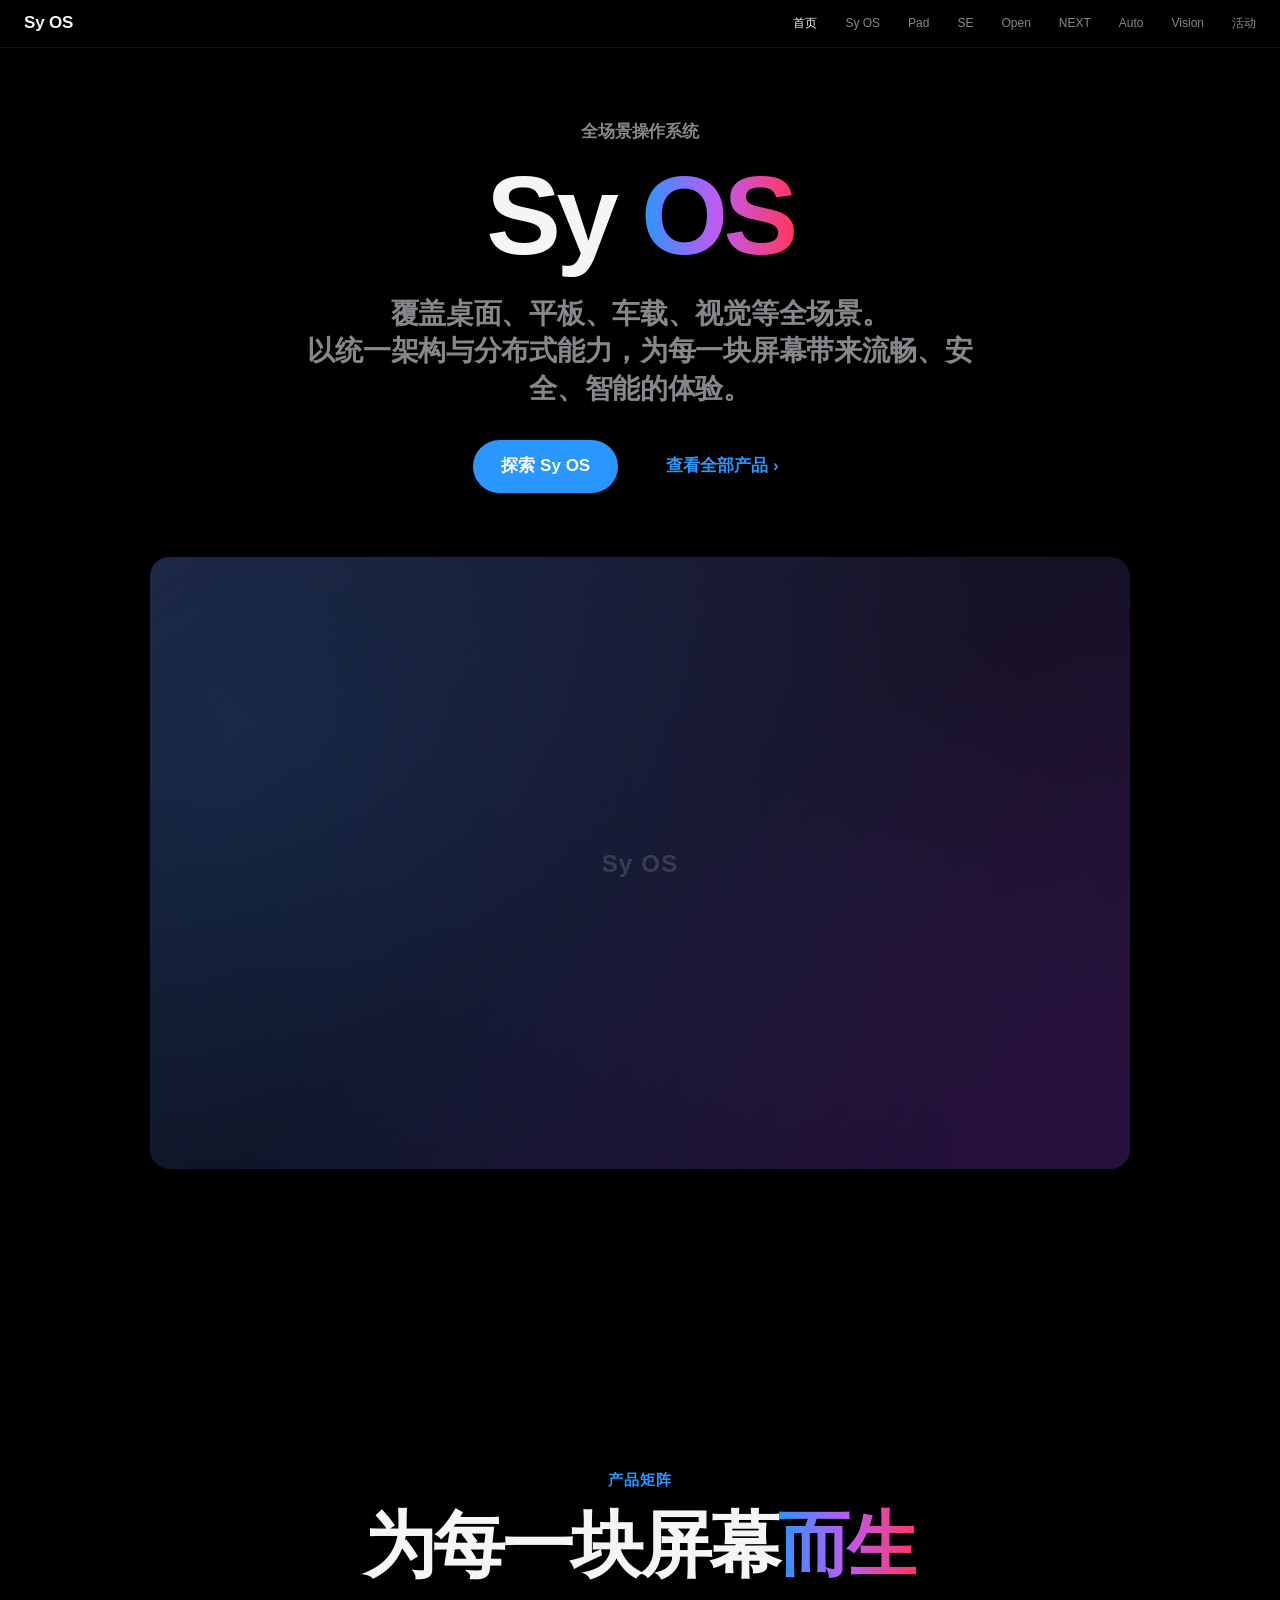
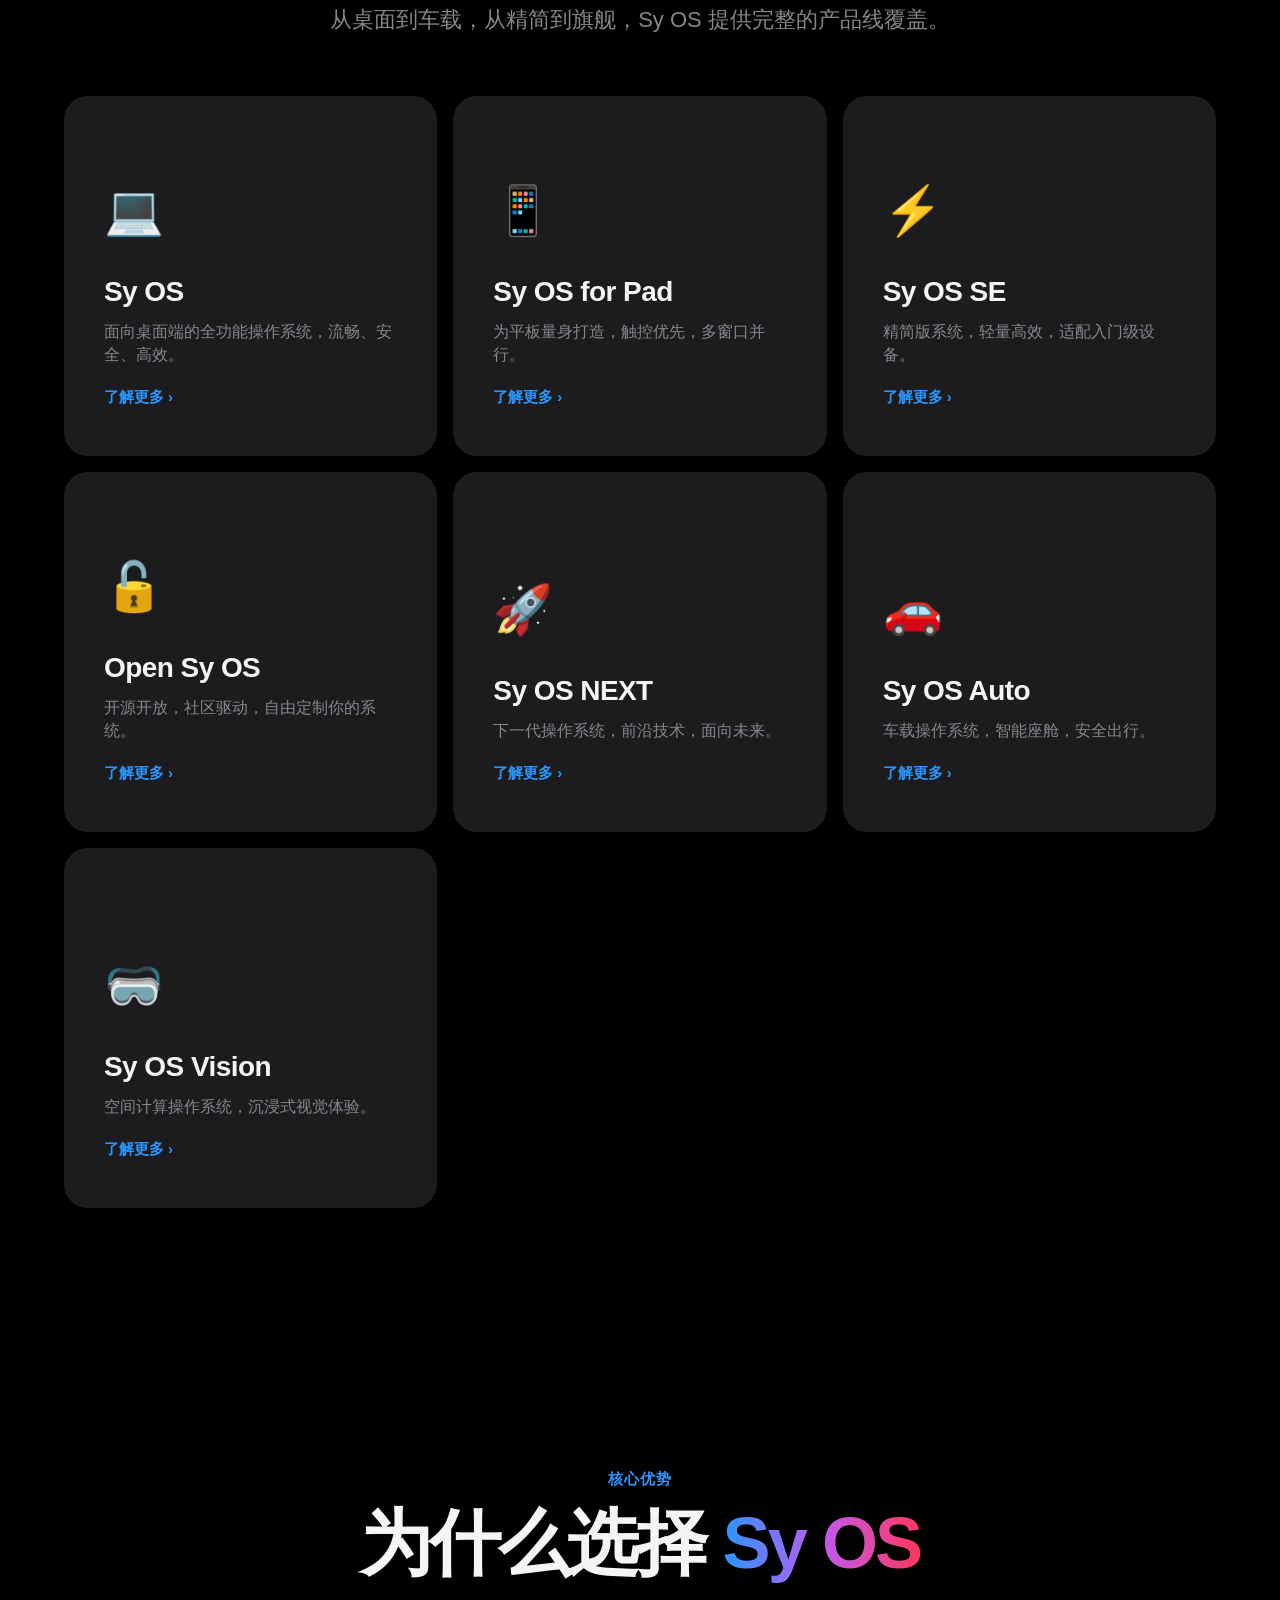
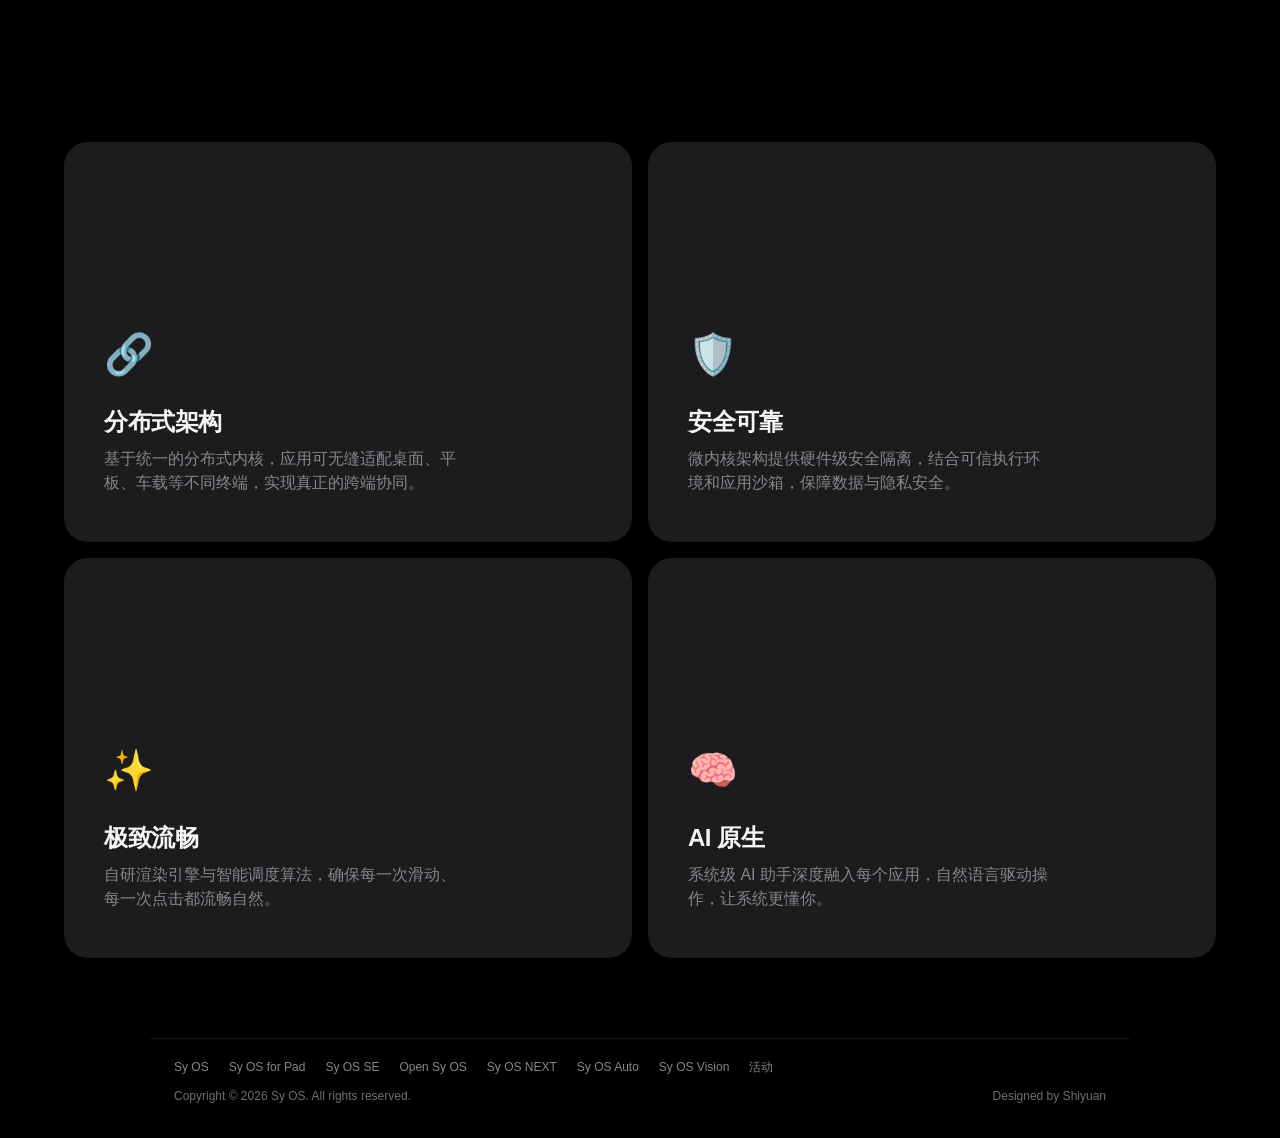
==== commit 3ce99dc0: "feat: 清空仓库所有代码 Co-authored-by: traeagent <traeagent@users.noreply.github.com>" ====
--- a/index.html
+++ b/index.html
@@ -3,11 +3,8 @@
 <head>
   <meta charset="UTF-8">
   <meta name="viewport" content="width=device-width, initial-scale=1.0">
-  <title>Sy OS — 重新定义操作系统体验</title>
-  <meta name="description" content="Sy OS 是面向多终端的下一代操作系统，覆盖桌面、平板、车载、视觉等全场景。">
-  <link rel="preconnect" href="https://fonts.googleapis.com">
-  <link rel="preconnect" href="https://fonts.gstatic.com" crossorigin>
-  <link href="https://fonts.googleapis.com/css2?family=Outfit:wght@400;500;600;700;800&family=Noto+Sans+SC:wght@400;500;600;700&display=swap" rel="stylesheet">
+  <title>Sy OS</title>
+  <meta name="description" content="Sy OS — 面向多终端的下一代操作系统。">
   <link rel="stylesheet" href="styles.css">
 </head>
 <body>
@@ -44,144 +41,116 @@
 
   <!-- Hero -->
   <section class="hero">
-    <div class="hero-badge"><span class="dot"></span> 全场景操作系统</div>
-    <h1 class="hero-title">重新定义<br><span class="gradient">操作系统体验</span></h1>
-    <p class="hero-subtitle">Sy OS 覆盖桌面、平板、车载、视觉等全场景，以统一架构与分布式能力，为每一块屏幕带来流畅、安全、智能的体验。</p>
-    <div class="hero-actions">
-      <a href="syos.html" class="btn btn-primary btn-lg">探索 Sy OS</a>
-      <a href="#products" class="btn btn-secondary btn-lg">查看全部产品</a>
+    <p class="hero-eyebrow">全场景操作系统</p>
+    <h1 class="hero-title">Sy <span class="gradient">OS</span></h1>
+    <p class="hero-subtitle">覆盖桌面、平板、车载、视觉等全场景。<br>以统一架构与分布式能力，为每一块屏幕带来流畅、安全、智能的体验。</p>
+    <div class="hero-cta">
+      <a href="syos.html" class="btn-primary">探索 Sy OS</a>
+      <a href="#products" class="btn-secondary">查看全部产品 ›</a>
     </div>
-    <div class="hero-scroll">
-      <span>向下滚动</span>
-      <div class="arrow"></div>
+    <div class="hero-visual">
+      <div class="hero-visual-label">Sy OS</div>
     </div>
   </section>
 
   <!-- 产品矩阵 -->
-  <section class="section" id="products">
-    <div class="section-header reveal">
-      <div class="section-label">产品矩阵</div>
-      <h2 class="section-title">为每一块屏幕而生</h2>
-      <p class="section-desc">从桌面到车载，从精简到旗舰，Sy OS 提供完整的产品线覆盖。</p>
+  <section id="products" style="padding: 80px 0 120px;">
+    <div class="headline-section reveal" style="padding-bottom: 60px;">
+      <p class="headline-eyebrow">产品矩阵</p>
+      <h2 class="headline-title">为每一块屏幕<span class="gradient">而生</span></h2>
+      <p class="headline-body">从桌面到车载，从精简到旗舰，Sy OS 提供完整的产品线覆盖。</p>
     </div>
     <div class="product-grid">
       <a href="syos.html" class="product-card reveal reveal-delay-1">
         <div class="product-card-icon">💻</div>
-        <h3 class="product-card-title">Sy OS</h3>
-        <p class="product-card-desc">面向桌面端的全功能操作系统，流畅、安全、高效。</p>
-        <div class="product-card-arrow">→</div>
+        <h3 class="product-card-name">Sy OS</h3>
+        <p class="product-card-tagline">面向桌面端的全功能操作系统，流畅、安全、高效。</p>
+        <span class="product-card-link">了解更多 <span class="arrow">›</span></span>
       </a>
       <a href="syos-pad.html" class="product-card reveal reveal-delay-2">
         <div class="product-card-icon">📱</div>
-        <h3 class="product-card-title">Sy OS for Pad</h3>
-        <p class="product-card-desc">为平板量身打造，触控优先，多窗口并行。</p>
-        <div class="product-card-arrow">→</div>
+        <h3 class="product-card-name">Sy OS for Pad</h3>
+        <p class="product-card-tagline">为平板量身打造，触控优先，多窗口并行。</p>
+        <span class="product-card-link">了解更多 <span class="arrow">›</span></span>
       </a>
       <a href="syos-se.html" class="product-card reveal reveal-delay-3">
         <div class="product-card-icon">⚡</div>
-        <h3 class="product-card-title">Sy OS SE</h3>
-        <p class="product-card-desc">精简版系统，轻量高效，适配入门级设备。</p>
-        <div class="product-card-arrow">→</div>
+        <h3 class="product-card-name">Sy OS SE</h3>
+        <p class="product-card-tagline">精简版系统，轻量高效，适配入门级设备。</p>
+        <span class="product-card-link">了解更多 <span class="arrow">›</span></span>
       </a>
       <a href="open-syos.html" class="product-card reveal reveal-delay-4">
         <div class="product-card-icon">🔓</div>
-        <h3 class="product-card-title">Open Sy OS</h3>
-        <p class="product-card-desc">开源开放，社区驱动，自由定制你的系统。</p>
-        <div class="product-card-arrow">→</div>
+        <h3 class="product-card-name">Open Sy OS</h3>
+        <p class="product-card-tagline">开源开放，社区驱动，自由定制你的系统。</p>
+        <span class="product-card-link">了解更多 <span class="arrow">›</span></span>
       </a>
       <a href="syos-next.html" class="product-card reveal reveal-delay-5">
         <div class="product-card-icon">🚀</div>
-        <h3 class="product-card-title">Sy OS NEXT</h3>
-        <p class="product-card-desc">下一代操作系统，前沿技术，面向未来。</p>
-        <div class="product-card-arrow">→</div>
+        <h3 class="product-card-name">Sy OS NEXT</h3>
+        <p class="product-card-tagline">下一代操作系统，前沿技术，面向未来。</p>
+        <span class="product-card-link">了解更多 <span class="arrow">›</span></span>
       </a>
       <a href="syos-auto.html" class="product-card reveal reveal-delay-6">
         <div class="product-card-icon">🚗</div>
-        <h3 class="product-card-title">Sy OS Auto</h3>
-        <p class="product-card-desc">车载操作系统，智能座舱，安全出行。</p>
-        <div class="product-card-arrow">→</div>
+        <h3 class="product-card-name">Sy OS Auto</h3>
+        <p class="product-card-tagline">车载操作系统，智能座舱，安全出行。</p>
+        <span class="product-card-link">了解更多 <span class="arrow">›</span></span>
       </a>
       <a href="syos-vision.html" class="product-card reveal reveal-delay-7">
         <div class="product-card-icon">🥽</div>
-        <h3 class="product-card-title">Sy OS Vision</h3>
-        <p class="product-card-desc">空间计算操作系统，沉浸式视觉体验。</p>
-        <div class="product-card-arrow">→</div>
+        <h3 class="product-card-name">Sy OS Vision</h3>
+        <p class="product-card-tagline">空间计算操作系统，沉浸式视觉体验。</p>
+        <span class="product-card-link">了解更多 <span class="arrow">›</span></span>
       </a>
     </div>
   </section>
 
-  <!-- 特色亮点 -->
-  <section class="section">
-    <div class="section-header reveal">
-      <div class="section-label">核心优势</div>
-      <h2 class="section-title">为什么选择 Sy OS</h2>
+  <!-- 核心优势 -->
+  <section>
+    <div class="headline-section reveal">
+      <p class="headline-eyebrow">核心优势</p>
+      <h2 class="headline-title">为什么选择 <span class="gradient">Sy OS</span></h2>
     </div>
 
-    <div class="feature-row reveal">
-      <div class="feature-visual">
-        <div class="feature-visual-inner">🔗</div>
+    <div class="feature-grid">
+      <div class="feature-card reveal reveal-delay-1">
+        <div class="feature-card-icon">🔗</div>
+        <h3 class="feature-card-title">分布式架构</h3>
+        <p class="feature-card-desc">基于统一的分布式内核，应用可无缝适配桌面、平板、车载等不同终端，实现真正的跨端协同。</p>
       </div>
-      <div class="feature-content">
-        <div class="feature-label">分布式架构</div>
-        <h3 class="feature-title">一次开发，多端部署</h3>
-        <p class="feature-desc">基于统一的分布式内核，应用可无缝适配桌面、平板、车载等不同终端，实现真正的跨端协同。</p>
+      <div class="feature-card reveal reveal-delay-2">
+        <div class="feature-card-icon">🛡️</div>
+        <h3 class="feature-card-title">安全可靠</h3>
+        <p class="feature-card-desc">微内核架构提供硬件级安全隔离，结合可信执行环境和应用沙箱，保障数据与隐私安全。</p>
       </div>
-    </div>
-
-    <div class="feature-row reverse reveal">
-      <div class="feature-visual">
-        <div class="feature-visual-inner">🛡️</div>
+      <div class="feature-card reveal reveal-delay-3">
+        <div class="feature-card-icon">✨</div>
+        <h3 class="feature-card-title">极致流畅</h3>
+        <p class="feature-card-desc">自研渲染引擎与智能调度算法，确保每一次滑动、每一次点击都流畅自然。</p>
       </div>
-      <div class="feature-content">
-        <div class="feature-label">安全可靠</div>
-        <h3 class="feature-title">从内核到应用的全链路防护</h3>
-        <p class="feature-desc">微内核架构提供硬件级安全隔离，结合可信执行环境和应用沙箱，保障数据与隐私安全。</p>
-      </div>
-    </div>
-
-    <div class="feature-row reveal">
-      <div class="feature-visual">
-        <div class="feature-visual-inner">✨</div>
-      </div>
-      <div class="feature-content">
-        <div class="feature-label">极致流畅</div>
-        <h3 class="feature-title">毫秒级响应，丝滑交互</h3>
-        <p class="feature-desc">自研渲染引擎与智能调度算法，确保每一次滑动、每一次点击都流畅自然，带来超越预期的操作体验。</p>
+      <div class="feature-card reveal reveal-delay-4">
+        <div class="feature-card-icon">🧠</div>
+        <h3 class="feature-card-title">AI 原生</h3>
+        <p class="feature-card-desc">系统级 AI 助手深度融入每个应用，自然语言驱动操作，让系统更懂你。</p>
       </div>
     </div>
   </section>
 
   <!-- 页脚 -->
   <footer class="footer">
-    <div class="footer-content">
-      <div class="footer-brand">
-        <div class="footer-logo">Sy OS</div>
-        <p>面向多终端的下一代操作系统，为每一块屏幕带来流畅、安全、智能的体验。</p>
-      </div>
-      <div class="footer-col">
-        <h4>产品</h4>
-        <a href="syos.html">Sy OS</a>
-        <a href="syos-pad.html">Sy OS for Pad</a>
-        <a href="syos-se.html">Sy OS SE</a>
-        <a href="open-syos.html">Open Sy OS</a>
-      </div>
-      <div class="footer-col">
-        <h4>更多</h4>
-        <a href="syos-next.html">Sy OS NEXT</a>
-        <a href="syos-auto.html">Sy OS Auto</a>
-        <a href="syos-vision.html">Sy OS Vision</a>
-        <a href="events.html">活动</a>
-      </div>
-      <div class="footer-col">
-        <h4>关于</h4>
-        <a href="#">关于我们</a>
-        <a href="#">开发者</a>
-        <a href="#">隐私政策</a>
-        <a href="#">服务条款</a>
-      </div>
+    <div class="footer-nav">
+      <a href="syos.html">Sy OS</a>
+      <a href="syos-pad.html">Sy OS for Pad</a>
+      <a href="syos-se.html">Sy OS SE</a>
+      <a href="open-syos.html">Open Sy OS</a>
+      <a href="syos-next.html">Sy OS NEXT</a>
+      <a href="syos-auto.html">Sy OS Auto</a>
+      <a href="syos-vision.html">Sy OS Vision</a>
+      <a href="events.html">活动</a>
     </div>
-    <div class="footer-bottom">
-      <span>&copy; 2026 Sy OS. All rights reserved.</span>
+    <div class="footer-legal">
+      <span>Copyright &copy; 2026 Sy OS. All rights reserved.</span>
       <span>Designed by Shiyuan</span>
     </div>
   </footer>
--- a/styles.css
+++ b/styles.css
@@ -1,57 +1,27 @@
 /* ============================================
-   Sy OS 官网 - 全局样式
-   设计语言：深色 + 毛玻璃 + 圆角 + 渐变发光
+   Sy OS 官网 — Apple iOS 风格深色设计
+   设计语言：超大字体 / 全出血视觉 / 粘性滚动 / 渐变文字 / 极简留白
    ============================================ */
 
-/* --- CSS 变量 --- */
 :root {
-  --bg-primary: #0a0a0f;
-  --bg-secondary: #12121a;
-  --bg-tertiary: #1a1a28;
-  --bg-card: rgba(255, 255, 255, 0.03);
-  --bg-glass: rgba(255, 255, 255, 0.06);
-  --bg-glass-strong: rgba(255, 255, 255, 0.1);
-  --text-primary: #f0f0f5;
-  --text-secondary: rgba(255, 255, 255, 0.55);
-  --text-tertiary: rgba(255, 255, 255, 0.35);
-  --accent-blue: #3b82f6;
-  --accent-purple: #8b5cf6;
-  --accent-cyan: #06b6d4;
-  --accent-gradient: linear-gradient(135deg, #3b82f6, #8b5cf6);
-  --accent-gradient-hover: linear-gradient(135deg, #60a5fa, #a78bfa);
-  --border-subtle: rgba(255, 255, 255, 0.06);
-  --border-hover: rgba(255, 255, 255, 0.15);
-  --border-glow: rgba(99, 102, 241, 0.3);
-  --shadow-card: 0 4px 24px rgba(0, 0, 0, 0.3);
-  --shadow-glow: 0 0 40px rgba(99, 102, 241, 0.15);
-  --radius-sm: 8px;
-  --radius-md: 12px;
-  --radius-lg: 16px;
-  --radius-xl: 24px;
-  --radius-2xl: 32px;
-  --radius-full: 9999px;
-  --space-xs: 4px;
-  --space-sm: 8px;
-  --space-md: 16px;
-  --space-lg: 24px;
-  --space-xl: 32px;
-  --space-2xl: 48px;
-  --space-3xl: 64px;
-  --space-4xl: 96px;
-  --font-display: 'Outfit', sans-serif;
-  --font-body: 'Noto Sans SC', 'Outfit', sans-serif;
-  --transition-fast: 0.2s ease;
-  --transition-normal: 0.3s cubic-bezier(0.4, 0, 0.2, 1);
-  --transition-slow: 0.5s cubic-bezier(0.4, 0, 0.2, 1);
-  --nav-height: 72px;
-}
-
-/* --- Reset & Base --- */
-*, *::before, *::after {
-  margin: 0;
-  padding: 0;
-  box-sizing: border-box;
-}
+  --bg: #000000;
+  --bg-elevated: #1d1d1f;
+  --bg-card: #1c1c1e;
+  --bg-card-hover: #2c2c2e;
+  --text: #f5f5f7;
+  --text-secondary: #86868b;
+  --text-tertiary: #6e6e73;
+  --accent: #2997ff;
+  --accent-hover: #53b5ff;
+  --accent-purple: #bf5af2;
+  --accent-gradient: linear-gradient(90deg, #2997ff, #bf5af2, #ff375f);
+  --nav-h: 48px;
+  --font: -apple-system, 'SF Pro Display', 'SF Pro Text', 'Helvetica Neue', 'PingFang SC', sans-serif;
+  --ease: cubic-bezier(0.25, 0.1, 0.25, 1);
+  --ease-out: cubic-bezier(0, 0, 0.2, 1);
+}
+
+*, *::before, *::after { margin: 0; padding: 0; box-sizing: border-box; }
 
 html {
   scroll-behavior: smooth;
@@ -60,165 +30,115 @@
 }
 
 body {
-  font-family: var(--font-body);
-  background: var(--bg-primary);
-  color: var(--text-primary);
-  line-height: 1.6;
+  font-family: var(--font);
+  background: var(--bg);
+  color: var(--text);
+  line-height: 1.47;
   overflow-x: hidden;
-  min-height: 100vh;
-}
-
-a {
-  color: inherit;
-  text-decoration: none;
-}
-
-img {
-  max-width: 100%;
-  display: block;
-}
-
-ul, ol {
-  list-style: none;
-}
-
-/* --- 导航栏 --- */
+}
+
+a { color: var(--accent); text-decoration: none; }
+a:hover { text-decoration: underline; }
+img { max-width: 100%; display: block; }
+ul, ol { list-style: none; }
+
+/* ========== 导航栏 — Apple 风格极简 ========== */
 .navbar {
   position: fixed;
-  top: 16px;
-  left: 50%;
-  transform: translateX(-50%);
-  z-index: 1000;
-  width: calc(100% - 48px);
-  max-width: 1200px;
-  background: rgba(18, 18, 26, 0.7);
-  backdrop-filter: blur(20px) saturate(1.5);
-  -webkit-backdrop-filter: blur(20px) saturate(1.5);
-  border: 1px solid var(--border-subtle);
-  border-radius: var(--radius-2xl);
-  padding: 0 var(--space-lg);
-  height: var(--nav-height);
+  top: 0;
+  left: 0;
+  right: 0;
+  z-index: 9999;
+  height: var(--nav-h);
+  background: rgba(0, 0, 0, 0.8);
+  backdrop-filter: saturate(180%) blur(20px);
+  -webkit-backdrop-filter: saturate(180%) blur(20px);
+  border-bottom: 0.5px solid rgba(255, 255, 255, 0.08);
   display: flex;
   align-items: center;
   justify-content: space-between;
-  transition: var(--transition-normal);
-}
-
-.navbar.scrolled {
-  background: rgba(10, 10, 15, 0.85);
-  border-color: var(--border-hover);
-  box-shadow: 0 8px 32px rgba(0, 0, 0, 0.4);
+  padding: 0 max(24px, env(safe-area-inset-left));
+  transition: background 0.3s var(--ease);
 }
 
 .nav-logo {
-  font-family: var(--font-display);
-  font-size: 1.5rem;
-  font-weight: 700;
-  background: var(--accent-gradient);
-  -webkit-background-clip: text;
-  -webkit-text-fill-color: transparent;
-  background-clip: text;
-  letter-spacing: -0.02em;
-  flex-shrink: 0;
+  font-size: 1.0625rem;
+  font-weight: 600;
+  color: var(--text);
+  letter-spacing: -0.01em;
+  text-decoration: none;
 }
 
 .nav-links {
   display: flex;
   align-items: center;
-  gap: var(--space-xs);
+  gap: 28px;
 }
 
 .nav-links a {
-  font-family: var(--font-display);
-  font-size: 0.875rem;
-  font-weight: 500;
-  color: var(--text-secondary);
-  padding: var(--space-sm) var(--space-md);
-  border-radius: var(--radius-full);
-  transition: var(--transition-fast);
-  white-space: nowrap;
-}
-
-.nav-links a:hover,
-.nav-links a.active {
-  color: var(--text-primary);
-  background: var(--bg-glass);
-}
-
-.nav-links a.active {
-  background: var(--bg-glass-strong);
-}
-
-/* 汉堡菜单 */
+  font-size: 0.75rem;
+  font-weight: 400;
+  color: var(--text-secondary);
+  text-decoration: none;
+  transition: color 0.2s;
+  letter-spacing: 0;
+}
+
+.nav-links a:hover { color: var(--text); text-decoration: none; }
+.nav-links a.active { color: var(--text); }
+
 .nav-hamburger {
   display: none;
   flex-direction: column;
   gap: 5px;
   cursor: pointer;
-  padding: var(--space-sm);
+  padding: 8px;
   border: none;
   background: none;
 }
 
 .nav-hamburger span {
-  width: 22px;
-  height: 2px;
-  background: var(--text-primary);
-  border-radius: 2px;
-  transition: var(--transition-fast);
-}
-
-.nav-hamburger.open span:nth-child(1) {
-  transform: rotate(45deg) translate(5px, 5px);
-}
-
-.nav-hamburger.open span:nth-child(2) {
-  opacity: 0;
-}
-
-.nav-hamburger.open span:nth-child(3) {
-  transform: rotate(-45deg) translate(5px, -5px);
-}
-
-/* 移动端菜单 */
+  width: 18px;
+  height: 1.5px;
+  background: var(--text);
+  border-radius: 1px;
+  transition: 0.3s var(--ease);
+}
+
+.nav-hamburger.open span:nth-child(1) { transform: rotate(45deg) translate(4.5px, 4.5px); }
+.nav-hamburger.open span:nth-child(2) { opacity: 0; }
+.nav-hamburger.open span:nth-child(3) { transform: rotate(-45deg) translate(4.5px, -4.5px); }
+
 .nav-mobile {
   display: none;
   position: fixed;
-  top: calc(var(--nav-height) + 32px);
-  left: 24px;
-  right: 24px;
-  background: rgba(18, 18, 26, 0.95);
+  top: var(--nav-h);
+  left: 0;
+  right: 0;
+  bottom: 0;
+  background: rgba(0, 0, 0, 0.95);
   backdrop-filter: blur(20px);
   -webkit-backdrop-filter: blur(20px);
-  border: 1px solid var(--border-subtle);
-  border-radius: var(--radius-xl);
-  padding: var(--space-md);
-  z-index: 999;
+  z-index: 9998;
+  padding: 32px 24px;
   flex-direction: column;
-  gap: var(--space-xs);
-}
-
-.nav-mobile.open {
-  display: flex;
-}
+  gap: 0;
+}
+
+.nav-mobile.open { display: flex; }
 
 .nav-mobile a {
-  font-family: var(--font-display);
-  font-size: 0.9375rem;
-  font-weight: 500;
-  color: var(--text-secondary);
-  padding: var(--space-md) var(--space-lg);
-  border-radius: var(--radius-md);
-  transition: var(--transition-fast);
-}
-
-.nav-mobile a:hover,
-.nav-mobile a.active {
-  color: var(--text-primary);
-  background: var(--bg-glass);
-}
-
-/* --- Hero 区域 --- */
+  font-size: 1.125rem;
+  font-weight: 600;
+  color: var(--text);
+  padding: 12px 0;
+  border-bottom: 0.5px solid rgba(255, 255, 255, 0.08);
+  text-decoration: none;
+}
+
+.nav-mobile a.active { color: var(--accent); }
+
+/* ========== Hero — Apple 超大标题 ========== */
 .hero {
   min-height: 100vh;
   display: flex;
@@ -226,221 +146,223 @@
   align-items: center;
   justify-content: center;
   text-align: center;
-  padding: calc(var(--nav-height) + 48px) var(--space-xl) var(--space-3xl);
+  padding: 120px 24px 80px;
   position: relative;
   overflow: hidden;
 }
 
-.hero::before {
+.hero-eyebrow {
+  font-size: 1.0625rem;
+  font-weight: 600;
+  color: var(--text-secondary);
+  margin-bottom: 12px;
+  letter-spacing: -0.01em;
+}
+
+.hero-title {
+  font-size: clamp(3.5rem, 10vw, 7rem);
+  font-weight: 700;
+  line-height: 1.05;
+  letter-spacing: -0.04em;
+  margin-bottom: 20px;
+}
+
+.hero-title .gradient {
+  background: var(--accent-gradient);
+  -webkit-background-clip: text;
+  -webkit-text-fill-color: transparent;
+  background-clip: text;
+}
+
+.hero-subtitle {
+  font-size: clamp(1.25rem, 3vw, 1.75rem);
+  font-weight: 600;
+  color: var(--text-secondary);
+  max-width: 680px;
+  line-height: 1.35;
+  margin-bottom: 32px;
+  letter-spacing: -0.01em;
+}
+
+.hero-cta {
+  display: flex;
+  gap: 20px;
+  align-items: center;
+  flex-wrap: wrap;
+  justify-content: center;
+}
+
+.hero-visual {
+  margin-top: 64px;
+  width: min(90vw, 980px);
+  aspect-ratio: 16/10;
+  border-radius: 20px;
+  background: linear-gradient(145deg, #1a1a2e 0%, #0d0d1a 50%, #1a0a2e 100%);
+  position: relative;
+  overflow: hidden;
+  box-shadow: 0 40px 80px rgba(0, 0, 0, 0.6), 0 0 0 0.5px rgba(255, 255, 255, 0.05);
+}
+
+.hero-visual::before {
   content: '';
   position: absolute;
   top: -50%;
   left: -50%;
   width: 200%;
   height: 200%;
-  background: radial-gradient(ellipse at 30% 20%, rgba(59, 130, 246, 0.08) 0%, transparent 50%),
-              radial-gradient(ellipse at 70% 60%, rgba(139, 92, 246, 0.06) 0%, transparent 50%),
-              radial-gradient(ellipse at 50% 80%, rgba(6, 182, 212, 0.04) 0%, transparent 50%);
-  animation: heroGlow 15s ease-in-out infinite alternate;
-  pointer-events: none;
-}
-
-@keyframes heroGlow {
-  0% { transform: translate(0, 0) scale(1); }
-  33% { transform: translate(-2%, 1%) scale(1.02); }
-  66% { transform: translate(1%, -1%) scale(0.98); }
-  100% { transform: translate(0, 0) scale(1); }
-}
-
-.hero-badge {
+  background: radial-gradient(circle at 30% 40%, rgba(41, 151, 255, 0.15) 0%, transparent 50%),
+              radial-gradient(circle at 70% 60%, rgba(191, 90, 242, 0.1) 0%, transparent 50%);
+  animation: ambientShift 20s ease-in-out infinite alternate;
+}
+
+@keyframes ambientShift {
+  0% { transform: translate(0, 0); }
+  100% { transform: translate(-3%, 2%); }
+}
+
+.hero-visual-label {
+  position: absolute;
+  inset: 0;
+  display: flex;
+  align-items: center;
+  justify-content: center;
+  font-size: 1.5rem;
+  font-weight: 600;
+  color: rgba(255, 255, 255, 0.15);
+  letter-spacing: 0.05em;
+}
+
+/* ========== 链接按钮 — Apple 蓝色链接风格 ========== */
+.link-arrow {
   display: inline-flex;
   align-items: center;
-  gap: var(--space-sm);
-  padding: var(--space-sm) var(--space-lg);
-  background: var(--bg-glass);
-  border: 1px solid var(--border-subtle);
-  border-radius: var(--radius-full);
-  font-family: var(--font-display);
-  font-size: 0.8125rem;
-  font-weight: 500;
-  color: var(--text-secondary);
-  margin-bottom: var(--space-xl);
-  animation: fadeInUp 0.8s ease both;
-}
-
-.hero-badge .dot {
-  width: 6px;
-  height: 6px;
-  background: var(--accent-blue);
-  border-radius: 50%;
-  animation: pulse 2s ease-in-out infinite;
-}
-
-.hero-title {
-  font-family: var(--font-display);
-  font-size: clamp(3rem, 8vw, 6rem);
-  font-weight: 800;
+  gap: 6px;
+  font-size: 1.25rem;
+  font-weight: 600;
+  color: var(--accent);
+  text-decoration: none;
+  transition: 0.2s;
+}
+
+.link-arrow:hover { color: var(--accent-hover); text-decoration: none; }
+.link-arrow .arrow { font-size: 1rem; transition: transform 0.2s; }
+.link-arrow:hover .arrow { transform: translateX(3px); }
+
+.btn-primary {
+  display: inline-flex;
+  align-items: center;
+  gap: 8px;
+  font-size: 1.0625rem;
+  font-weight: 600;
+  padding: 14px 28px;
+  border-radius: 980px;
+  background: var(--accent);
+  color: #fff;
+  border: none;
+  cursor: pointer;
+  text-decoration: none;
+  transition: 0.2s;
+}
+
+.btn-primary:hover { background: var(--accent-hover); text-decoration: none; color: #fff; }
+
+.btn-secondary {
+  display: inline-flex;
+  align-items: center;
+  gap: 8px;
+  font-size: 1.0625rem;
+  font-weight: 600;
+  padding: 14px 28px;
+  border-radius: 980px;
+  background: transparent;
+  color: var(--accent);
+  border: none;
+  cursor: pointer;
+  text-decoration: none;
+  transition: 0.2s;
+}
+
+.btn-secondary:hover { text-decoration: underline; }
+
+/* ========== 粘性滚动段落 — Apple 特色 ========== */
+.sticky-section {
+  position: sticky;
+  top: 0;
+  height: 100vh;
+  display: flex;
+  flex-direction: column;
+  align-items: center;
+  justify-content: center;
+  text-align: center;
+  overflow: hidden;
+}
+
+.sticky-section-title {
+  font-size: clamp(2.5rem, 7vw, 5rem);
+  font-weight: 700;
+  letter-spacing: -0.04em;
   line-height: 1.05;
-  letter-spacing: -0.03em;
-  margin-bottom: var(--space-lg);
-  animation: fadeInUp 0.8s ease 0.1s both;
-}
-
-.hero-title .gradient {
+  margin-bottom: 16px;
+}
+
+.sticky-section-title .gradient {
   background: var(--accent-gradient);
   -webkit-background-clip: text;
   -webkit-text-fill-color: transparent;
   background-clip: text;
 }
 
-.hero-subtitle {
-  font-size: clamp(1rem, 2.5vw, 1.25rem);
-  color: var(--text-secondary);
+.sticky-section-sub {
+  font-size: clamp(1.125rem, 2.5vw, 1.5rem);
+  color: var(--text-secondary);
+  font-weight: 600;
   max-width: 600px;
-  line-height: 1.7;
-  margin-bottom: var(--space-2xl);
-  animation: fadeInUp 0.8s ease 0.2s both;
-}
-
-.hero-actions {
-  display: flex;
-  gap: var(--space-md);
-  flex-wrap: wrap;
-  justify-content: center;
-  animation: fadeInUp 0.8s ease 0.3s both;
-}
-
-.hero-scroll {
-  position: absolute;
-  bottom: var(--space-2xl);
-  left: 50%;
-  transform: translateX(-50%);
-  display: flex;
-  flex-direction: column;
-  align-items: center;
-  gap: var(--space-sm);
-  color: var(--text-tertiary);
-  font-size: 0.75rem;
-  font-family: var(--font-display);
-  animation: fadeInUp 0.8s ease 0.5s both;
-}
-
-.hero-scroll .arrow {
-  width: 20px;
-  height: 20px;
-  border-right: 1.5px solid var(--text-tertiary);
-  border-bottom: 1.5px solid var(--text-tertiary);
-  transform: rotate(45deg);
-  animation: scrollBounce 2s ease-in-out infinite;
-}
-
-@keyframes scrollBounce {
-  0%, 100% { transform: rotate(45deg) translate(0, 0); opacity: 1; }
-  50% { transform: rotate(45deg) translate(4px, 4px); opacity: 0.5; }
-}
-
-/* --- 按钮 --- */
-.btn {
-  display: inline-flex;
-  align-items: center;
-  gap: var(--space-sm);
-  font-family: var(--font-display);
-  font-size: 0.9375rem;
-  font-weight: 600;
-  padding: 14px 28px;
-  border-radius: var(--radius-full);
-  border: none;
-  cursor: pointer;
-  transition: var(--transition-normal);
-  text-decoration: none;
-  position: relative;
-  overflow: hidden;
-}
-
-.btn-primary {
-  background: var(--accent-gradient);
-  color: #fff;
-  box-shadow: 0 4px 16px rgba(99, 102, 241, 0.3);
-}
-
-.btn-primary:hover {
-  box-shadow: 0 6px 24px rgba(99, 102, 241, 0.45);
-  transform: translateY(-2px);
-}
-
-.btn-secondary {
-  background: var(--bg-glass);
-  color: var(--text-primary);
-  border: 1px solid var(--border-subtle);
-}
-
-.btn-secondary:hover {
-  background: var(--bg-glass-strong);
-  border-color: var(--border-hover);
-  transform: translateY(-2px);
-}
-
-.btn-lg {
-  font-size: 1.0625rem;
-  padding: 18px 36px;
-}
-
-/* --- 区块 --- */
-.section {
-  padding: var(--space-4xl) var(--space-xl);
-  max-width: 1280px;
+  line-height: 1.35;
+  letter-spacing: -0.01em;
+}
+
+/* ========== 全出血区块 ========== */
+.full-bleed {
+  width: 100%;
+  padding: 120px 24px;
+  text-align: center;
+}
+
+.full-bleed-inner {
+  max-width: 980px;
   margin: 0 auto;
 }
 
-.section-header {
-  text-align: center;
-  margin-bottom: var(--space-3xl);
-}
-
-.section-label {
-  font-family: var(--font-display);
-  font-size: 0.8125rem;
-  font-weight: 600;
-  text-transform: uppercase;
-  letter-spacing: 0.1em;
-  color: var(--accent-blue);
-  margin-bottom: var(--space-md);
-}
-
-.section-title {
-  font-family: var(--font-display);
-  font-size: clamp(2rem, 4vw, 3rem);
-  font-weight: 700;
-  letter-spacing: -0.02em;
-  margin-bottom: var(--space-md);
-}
-
-.section-desc {
-  font-size: 1.0625rem;
-  color: var(--text-secondary);
-  max-width: 600px;
-  margin: 0 auto;
-  line-height: 1.7;
-}
-
-/* --- 产品矩阵卡片 --- */
+/* ========== 产品矩阵 — Apple 卡片风格 ========== */
 .product-grid {
   display: grid;
-  grid-template-columns: repeat(auto-fill, minmax(280px, 1fr));
-  gap: var(--space-lg);
+  grid-template-columns: repeat(auto-fill, minmax(320px, 1fr));
+  gap: 16px;
+  max-width: 1200px;
+  margin: 0 auto;
+  padding: 0 24px;
 }
 
 .product-card {
   background: var(--bg-card);
-  border: 1px solid var(--border-subtle);
-  border-radius: var(--radius-xl);
-  padding: var(--space-2xl) var(--space-xl);
-  cursor: pointer;
-  transition: var(--transition-normal);
+  border-radius: 24px;
+  padding: 48px 40px;
+  text-align: left;
+  display: flex;
+  flex-direction: column;
+  justify-content: flex-end;
+  min-height: 360px;
   position: relative;
   overflow: hidden;
   text-decoration: none;
-  display: block;
+  color: var(--text);
+  transition: transform 0.4s var(--ease), background 0.3s;
+}
+
+.product-card:hover {
+  transform: scale(1.02);
+  background: var(--bg-card-hover);
+  text-decoration: none;
 }
 
 .product-card::before {
@@ -449,265 +371,351 @@
   top: 0;
   left: 0;
   right: 0;
-  height: 2px;
+  bottom: 0;
+  opacity: 0.06;
+  pointer-events: none;
+}
+
+.product-card-icon {
+  font-size: 3rem;
+  margin-bottom: 24px;
+}
+
+.product-card-name {
+  font-size: 1.75rem;
+  font-weight: 700;
+  letter-spacing: -0.02em;
+  margin-bottom: 8px;
+}
+
+.product-card-tagline {
+  font-size: 1rem;
+  color: var(--text-secondary);
+  line-height: 1.45;
+  margin-bottom: 20px;
+}
+
+.product-card-link {
+  font-size: 0.9375rem;
+  font-weight: 600;
+  color: var(--accent);
+  display: inline-flex;
+  align-items: center;
+  gap: 4px;
+}
+
+.product-card-link .arrow { transition: transform 0.2s; }
+.product-card:hover .product-card-link .arrow { transform: translateX(3px); }
+
+/* ========== 大标题段落 — Apple 特色 ========== */
+.headline-section {
+  padding: 140px 24px;
+  text-align: center;
+  position: relative;
+}
+
+.headline-eyebrow {
+  font-size: 0.9375rem;
+  font-weight: 600;
+  text-transform: uppercase;
+  letter-spacing: 0.06em;
+  color: var(--accent);
+  margin-bottom: 16px;
+}
+
+.headline-title {
+  font-size: clamp(2.75rem, 7vw, 4.5rem);
+  font-weight: 700;
+  letter-spacing: -0.04em;
+  line-height: 1.05;
+  margin-bottom: 20px;
+}
+
+.headline-title .gradient {
   background: var(--accent-gradient);
-  opacity: 0;
-  transition: var(--transition-normal);
-}
-
-.product-card:hover {
-  background: var(--bg-glass);
-  border-color: var(--border-hover);
-  transform: translateY(-4px);
-  box-shadow: var(--shadow-glow);
-}
-
-.product-card:hover::before {
-  opacity: 1;
-}
-
-.product-card-icon {
-  width: 48px;
-  height: 48px;
-  background: var(--bg-glass);
-  border-radius: var(--radius-lg);
-  display: flex;
-  align-items: center;
-  justify-content: center;
-  margin-bottom: var(--space-lg);
+  -webkit-background-clip: text;
+  -webkit-text-fill-color: transparent;
+  background-clip: text;
+}
+
+.headline-body {
+  font-size: clamp(1.125rem, 2vw, 1.375rem);
+  color: var(--text-secondary);
+  max-width: 680px;
+  margin: 0 auto;
+  line-height: 1.5;
+  font-weight: 500;
+}
+
+/* ========== 功能卡片 — Apple 网格 ========== */
+.feature-grid {
+  display: grid;
+  grid-template-columns: repeat(2, 1fr);
+  gap: 16px;
+  max-width: 1200px;
+  margin: 0 auto;
+  padding: 0 24px;
+}
+
+.feature-card {
+  background: var(--bg-card);
+  border-radius: 24px;
+  padding: 48px 40px;
+  min-height: 400px;
+  display: flex;
+  flex-direction: column;
+  justify-content: flex-end;
+  position: relative;
+  overflow: hidden;
+}
+
+.feature-card-icon {
+  font-size: 2.5rem;
+  margin-bottom: 20px;
+}
+
+.feature-card-title {
   font-size: 1.5rem;
-}
-
-.product-card-title {
-  font-family: var(--font-display);
+  font-weight: 700;
+  letter-spacing: -0.02em;
+  margin-bottom: 8px;
+}
+
+.feature-card-desc {
+  font-size: 1rem;
+  color: var(--text-secondary);
+  line-height: 1.45;
+  max-width: 360px;
+}
+
+/* ========== 产品页 Hero ========== */
+.product-hero {
+  min-height: 85vh;
+  display: flex;
+  flex-direction: column;
+  align-items: center;
+  justify-content: center;
+  text-align: center;
+  padding: 120px 24px 80px;
+  position: relative;
+  overflow: hidden;
+}
+
+.product-hero-eyebrow {
+  font-size: 1.0625rem;
+  font-weight: 600;
+  color: var(--text-secondary);
+  margin-bottom: 12px;
+}
+
+.product-hero-title {
+  font-size: clamp(3.5rem, 10vw, 6.5rem);
+  font-weight: 700;
+  line-height: 1.05;
+  letter-spacing: -0.04em;
+  margin-bottom: 20px;
+}
+
+.product-hero-title .gradient {
+  background: var(--accent-gradient);
+  -webkit-background-clip: text;
+  -webkit-text-fill-color: transparent;
+  background-clip: text;
+}
+
+.product-hero-tagline {
+  font-size: clamp(1.25rem, 3vw, 1.75rem);
+  color: var(--text-secondary);
+  font-weight: 600;
+  max-width: 640px;
+  line-height: 1.35;
+  margin-bottom: 36px;
+  letter-spacing: -0.01em;
+}
+
+.product-hero-cta {
+  display: flex;
+  gap: 20px;
+  align-items: center;
+  flex-wrap: wrap;
+  justify-content: center;
+}
+
+/* 产品页大视觉 */
+.product-hero-visual {
+  margin-top: 64px;
+  width: min(85vw, 840px);
+  aspect-ratio: 16/10;
+  border-radius: 20px;
+  background: linear-gradient(145deg, #1a1a2e 0%, #0d0d1a 50%, #1a0a2e 100%);
+  position: relative;
+  overflow: hidden;
+  box-shadow: 0 40px 80px rgba(0, 0, 0, 0.6), 0 0 0 0.5px rgba(255, 255, 255, 0.05);
+}
+
+.product-hero-visual::before {
+  content: '';
+  position: absolute;
+  inset: 0;
+  background: radial-gradient(circle at 40% 30%, rgba(41, 151, 255, 0.12) 0%, transparent 50%),
+              radial-gradient(circle at 60% 70%, rgba(191, 90, 242, 0.08) 0%, transparent 50%);
+}
+
+.product-hero-visual-label {
+  position: absolute;
+  inset: 0;
+  display: flex;
+  align-items: center;
+  justify-content: center;
   font-size: 1.25rem;
-  font-weight: 700;
-  margin-bottom: var(--space-sm);
-  letter-spacing: -0.01em;
-}
-
-.product-card-desc {
-  font-size: 0.875rem;
-  color: var(--text-secondary);
-  line-height: 1.6;
-}
-
-.product-card-arrow {
-  position: absolute;
-  bottom: var(--space-xl);
-  right: var(--space-xl);
-  width: 32px;
-  height: 32px;
-  border-radius: 50%;
-  background: var(--bg-glass);
-  display: flex;
-  align-items: center;
-  justify-content: center;
-  color: var(--text-secondary);
-  transition: var(--transition-normal);
-  font-size: 0.875rem;
-}
-
-.product-card:hover .product-card-arrow {
-  background: var(--accent-gradient);
-  color: #fff;
-  transform: translate(2px, -2px);
-}
-
-/* --- 特色亮点 --- */
-.feature-row {
+  font-weight: 600;
+  color: rgba(255, 255, 255, 0.12);
+  letter-spacing: 0.05em;
+}
+
+/* ========== 展示段落 — 大图文交替 ========== */
+.showcase-section {
+  padding: 80px 24px;
+}
+
+.showcase-row {
+  max-width: 1200px;
+  margin: 0 auto 16px;
   display: grid;
   grid-template-columns: 1fr 1fr;
-  gap: var(--space-3xl);
-  align-items: center;
-  margin-bottom: var(--space-4xl);
-}
-
-.feature-row.reverse {
-  direction: rtl;
-}
-
-.feature-row.reverse > * {
-  direction: ltr;
-}
-
-.feature-visual {
+  gap: 16px;
+  align-items: stretch;
+}
+
+.showcase-visual {
+  background: var(--bg-card);
+  border-radius: 24px;
   aspect-ratio: 4/3;
-  background: var(--bg-glass);
-  border: 1px solid var(--border-subtle);
-  border-radius: var(--radius-xl);
+  display: flex;
+  align-items: center;
+  justify-content: center;
+  position: relative;
   overflow: hidden;
-  position: relative;
-}
-
-.feature-visual-inner {
-  width: 100%;
-  height: 100%;
-  display: flex;
-  align-items: center;
-  justify-content: center;
+}
+
+.showcase-visual::before {
+  content: '';
+  position: absolute;
+  inset: 0;
+  background: radial-gradient(circle at 50% 50%, rgba(41, 151, 255, 0.06) 0%, transparent 60%);
+}
+
+.showcase-visual-label {
   font-size: 4rem;
-  opacity: 0.3;
-}
-
-.feature-content {
-  padding: var(--space-xl) 0;
-}
-
-.feature-label {
-  font-family: var(--font-display);
+  opacity: 0.15;
+}
+
+.showcase-text {
+  background: var(--bg-card);
+  border-radius: 24px;
+  padding: 56px 48px;
+  display: flex;
+  flex-direction: column;
+  justify-content: center;
+}
+
+.showcase-text-eyebrow {
   font-size: 0.8125rem;
   font-weight: 600;
   text-transform: uppercase;
-  letter-spacing: 0.1em;
-  color: var(--accent-purple);
-  margin-bottom: var(--space-md);
-}
-
-.feature-title {
-  font-family: var(--font-display);
-  font-size: clamp(1.5rem, 3vw, 2.25rem);
+  letter-spacing: 0.08em;
+  color: var(--accent);
+  margin-bottom: 16px;
+}
+
+.showcase-text-title {
+  font-size: clamp(1.75rem, 3vw, 2.5rem);
+  font-weight: 700;
+  letter-spacing: -0.03em;
+  line-height: 1.1;
+  margin-bottom: 16px;
+}
+
+.showcase-text-body {
+  font-size: 1.0625rem;
+  color: var(--text-secondary);
+  line-height: 1.5;
+  font-weight: 500;
+}
+
+.showcase-text-list {
+  margin-top: 20px;
+  display: flex;
+  flex-direction: column;
+  gap: 8px;
+}
+
+.showcase-text-list li {
+  font-size: 1rem;
+  color: var(--text-secondary);
+  display: flex;
+  align-items: center;
+  gap: 10px;
+  font-weight: 500;
+}
+
+.showcase-text-list li::before {
+  content: '';
+  width: 6px;
+  height: 6px;
+  border-radius: 50%;
+  background: var(--accent);
+  flex-shrink: 0;
+}
+
+/* ========== 系统要求 ========== */
+.specs-section {
+  padding: 80px 24px;
+}
+
+.specs-inner {
+  max-width: 980px;
+  margin: 0 auto;
+  background: var(--bg-card);
+  border-radius: 24px;
+  padding: 56px 48px;
+}
+
+.specs-title {
+  font-size: 1.75rem;
   font-weight: 700;
   letter-spacing: -0.02em;
-  margin-bottom: var(--space-md);
-}
-
-.feature-desc {
-  font-size: 1rem;
-  color: var(--text-secondary);
-  line-height: 1.7;
-}
-
-/* --- 功能特性网格 --- */
-.features-grid {
+  margin-bottom: 32px;
+  text-align: center;
+}
+
+.specs-grid {
   display: grid;
-  grid-template-columns: repeat(3, 1fr);
-  gap: var(--space-lg);
-}
-
-.feature-item {
-  background: var(--bg-card);
-  border: 1px solid var(--border-subtle);
-  border-radius: var(--radius-xl);
-  padding: var(--space-2xl) var(--space-xl);
-  transition: var(--transition-normal);
-}
-
-.feature-item:hover {
-  background: var(--bg-glass);
-  border-color: var(--border-hover);
-  transform: translateY(-2px);
-}
-
-.feature-item-icon {
-  width: 44px;
-  height: 44px;
-  background: var(--bg-glass);
-  border-radius: var(--radius-md);
-  display: flex;
-  align-items: center;
-  justify-content: center;
-  margin-bottom: var(--space-lg);
-  font-size: 1.25rem;
-}
-
-.feature-item-title {
-  font-family: var(--font-display);
-  font-size: 1.0625rem;
-  font-weight: 600;
-  margin-bottom: var(--space-sm);
-}
-
-.feature-item-desc {
-  font-size: 0.875rem;
-  color: var(--text-secondary);
-  line-height: 1.6;
-}
-
-/* --- 产品页 Hero --- */
-.product-hero {
-  min-height: 70vh;
+  grid-template-columns: repeat(2, 1fr);
+  gap: 24px;
+}
+
+.spec-item {
   display: flex;
   flex-direction: column;
-  align-items: center;
-  justify-content: center;
+  gap: 4px;
+}
+
+.spec-label {
+  font-size: 0.8125rem;
+  color: var(--text-tertiary);
+  font-weight: 500;
+}
+
+.spec-value {
+  font-size: 1.125rem;
+  font-weight: 600;
+}
+
+/* ========== CTA ========== */
+.cta-section {
+  padding: 140px 24px;
   text-align: center;
-  padding: calc(var(--nav-height) + 64px) var(--space-xl) var(--space-3xl);
-  position: relative;
-  overflow: hidden;
-}
-
-.product-hero::before {
-  content: '';
-  position: absolute;
-  top: -30%;
-  left: -30%;
-  width: 160%;
-  height: 160%;
-  pointer-events: none;
-}
-
-.product-hero-badge {
-  display: inline-flex;
-  align-items: center;
-  gap: var(--space-sm);
-  padding: var(--space-sm) var(--space-lg);
-  background: var(--bg-glass);
-  border: 1px solid var(--border-subtle);
-  border-radius: var(--radius-full);
-  font-family: var(--font-display);
-  font-size: 0.8125rem;
-  font-weight: 500;
-  color: var(--text-secondary);
-  margin-bottom: var(--space-xl);
-}
-
-.product-hero-title {
-  font-family: var(--font-display);
-  font-size: clamp(2.5rem, 7vw, 5rem);
-  font-weight: 800;
-  line-height: 1.05;
-  letter-spacing: -0.03em;
-  margin-bottom: var(--space-lg);
-}
-
-.product-hero-tagline {
-  font-size: clamp(1rem, 2.5vw, 1.25rem);
-  color: var(--text-secondary);
-  max-width: 600px;
-  line-height: 1.7;
-  margin-bottom: var(--space-2xl);
-}
-
-/* 产品页装饰几何 */
-.product-hero-decor {
-  position: absolute;
-  border-radius: 50%;
-  filter: blur(80px);
-  pointer-events: none;
-  opacity: 0.15;
-}
-
-.product-hero-decor-1 {
-  width: 400px;
-  height: 400px;
-  background: var(--accent-blue);
-  top: -100px;
-  right: -100px;
-}
-
-.product-hero-decor-2 {
-  width: 300px;
-  height: 300px;
-  background: var(--accent-purple);
-  bottom: -50px;
-  left: -50px;
-}
-
-/* --- CTA 区域 --- */
-.cta-section {
-  text-align: center;
-  padding: var(--space-4xl) var(--space-xl);
   position: relative;
 }
 
@@ -715,218 +723,127 @@
   content: '';
   position: absolute;
   inset: 0;
-  background: radial-gradient(ellipse at center, rgba(59, 130, 246, 0.06) 0%, transparent 70%);
+  background: radial-gradient(ellipse at center, rgba(41, 151, 255, 0.04) 0%, transparent 70%);
   pointer-events: none;
 }
 
 .cta-title {
-  font-family: var(--font-display);
-  font-size: clamp(1.75rem, 3.5vw, 2.5rem);
+  font-size: clamp(2rem, 5vw, 3.5rem);
   font-weight: 700;
-  margin-bottom: var(--space-md);
-  letter-spacing: -0.02em;
-}
-
-.cta-desc {
-  font-size: 1.0625rem;
-  color: var(--text-secondary);
-  margin-bottom: var(--space-2xl);
-  max-width: 500px;
-  margin-left: auto;
-  margin-right: auto;
+  letter-spacing: -0.03em;
+  margin-bottom: 16px;
+}
+
+.cta-body {
+  font-size: 1.25rem;
+  color: var(--text-secondary);
+  font-weight: 600;
+  margin-bottom: 36px;
 }
 
 .cta-buttons {
   display: flex;
-  gap: var(--space-md);
+  gap: 20px;
   justify-content: center;
   flex-wrap: wrap;
 }
 
-/* --- 系统要求 --- */
-.specs-grid {
-  display: grid;
-  grid-template-columns: repeat(2, 1fr);
-  gap: var(--space-md);
-  max-width: 700px;
-  margin: 0 auto;
-}
-
-.spec-item {
-  background: var(--bg-card);
-  border: 1px solid var(--border-subtle);
-  border-radius: var(--radius-lg);
-  padding: var(--space-lg);
-  display: flex;
-  flex-direction: column;
-  gap: var(--space-xs);
-}
-
-.spec-label {
-  font-size: 0.8125rem;
-  color: var(--text-tertiary);
-  font-family: var(--font-display);
-  font-weight: 500;
-}
-
-.spec-value {
-  font-family: var(--font-display);
-  font-size: 1rem;
-  font-weight: 600;
-}
-
-/* --- 活动页 --- */
+/* ========== 活动页 ========== */
 .events-grid {
   display: grid;
-  grid-template-columns: repeat(auto-fill, minmax(320px, 1fr));
-  gap: var(--space-lg);
+  grid-template-columns: repeat(auto-fill, minmax(340px, 1fr));
+  gap: 16px;
+  max-width: 1200px;
+  margin: 0 auto;
+  padding: 0 24px;
 }
 
 .event-card {
   background: var(--bg-card);
-  border: 1px solid var(--border-subtle);
-  border-radius: var(--radius-xl);
+  border-radius: 24px;
   overflow: hidden;
-  transition: var(--transition-normal);
+  transition: transform 0.4s var(--ease), background 0.3s;
 }
 
 .event-card:hover {
-  border-color: var(--border-hover);
-  transform: translateY(-2px);
+  transform: scale(1.02);
+  background: var(--bg-card-hover);
 }
 
 .event-card-image {
   aspect-ratio: 16/9;
-  background: var(--bg-glass);
+  background: linear-gradient(145deg, #1a1a2e, #0d0d1a);
   display: flex;
   align-items: center;
   justify-content: center;
   color: var(--text-tertiary);
-  font-size: 0.875rem;
+  font-size: 0.9375rem;
+  font-weight: 500;
 }
 
 .event-card-body {
-  padding: var(--space-xl);
+  padding: 32px;
 }
 
 .event-card-date {
-  font-family: var(--font-display);
-  font-size: 0.75rem;
-  font-weight: 600;
-  color: var(--accent-blue);
-  text-transform: uppercase;
-  letter-spacing: 0.05em;
-  margin-bottom: var(--space-sm);
+  font-size: 0.8125rem;
+  font-weight: 600;
+  color: var(--accent);
+  letter-spacing: 0.02em;
+  margin-bottom: 8px;
 }
 
 .event-card-title {
-  font-family: var(--font-display);
-  font-size: 1.125rem;
-  font-weight: 600;
-  margin-bottom: var(--space-sm);
-}
-
-.event-card-desc {
-  font-size: 0.875rem;
-  color: var(--text-secondary);
-  line-height: 1.6;
-}
-
-/* --- 页脚 --- */
-.footer {
-  border-top: 1px solid var(--border-subtle);
-  padding: var(--space-3xl) var(--space-xl);
-  max-width: 1280px;
-  margin: 0 auto;
-}
-
-.footer-content {
-  display: grid;
-  grid-template-columns: 2fr 1fr 1fr 1fr;
-  gap: var(--space-2xl);
-  margin-bottom: var(--space-2xl);
-}
-
-.footer-brand {
-  max-width: 300px;
-}
-
-.footer-logo {
-  font-family: var(--font-display);
   font-size: 1.25rem;
   font-weight: 700;
-  background: var(--accent-gradient);
-  -webkit-background-clip: text;
-  -webkit-text-fill-color: transparent;
-  background-clip: text;
-  margin-bottom: var(--space-md);
-}
-
-.footer-brand p {
-  font-size: 0.875rem;
-  color: var(--text-secondary);
-  line-height: 1.7;
-}
-
-.footer-col h4 {
-  font-family: var(--font-display);
-  font-size: 0.8125rem;
-  font-weight: 600;
-  text-transform: uppercase;
-  letter-spacing: 0.08em;
-  color: var(--text-secondary);
-  margin-bottom: var(--space-md);
-}
-
-.footer-col a {
-  display: block;
-  font-size: 0.875rem;
+  letter-spacing: -0.01em;
+  margin-bottom: 8px;
+}
+
+.event-card-desc {
+  font-size: 0.9375rem;
+  color: var(--text-secondary);
+  line-height: 1.45;
+}
+
+/* ========== 页脚 — Apple 风格 ========== */
+.footer {
+  border-top: 0.5px solid rgba(255, 255, 255, 0.08);
+  padding: 20px 24px 32px;
+  max-width: 980px;
+  margin: 80px auto 0;
+  font-size: 0.75rem;
   color: var(--text-tertiary);
-  padding: var(--space-xs) 0;
-  transition: var(--transition-fast);
-}
-
-.footer-col a:hover {
-  color: var(--text-primary);
-}
-
-.footer-bottom {
+}
+
+.footer-nav {
+  display: flex;
+  flex-wrap: wrap;
+  gap: 8px 20px;
+  margin-bottom: 12px;
+}
+
+.footer-nav a {
+  color: var(--text-secondary);
+  text-decoration: none;
+  font-size: 0.75rem;
+}
+
+.footer-nav a:hover { color: var(--text); text-decoration: underline; }
+
+.footer-legal {
   display: flex;
   justify-content: space-between;
   align-items: center;
-  padding-top: var(--space-xl);
-  border-top: 1px solid var(--border-subtle);
-  font-size: 0.8125rem;
-  color: var(--text-tertiary);
-}
-
-/* --- 动画 --- */
-@keyframes fadeInUp {
-  from {
-    opacity: 0;
-    transform: translateY(24px);
-  }
-  to {
-    opacity: 1;
-    transform: translateY(0);
-  }
-}
-
-@keyframes pulse {
-  0%, 100% { opacity: 1; }
-  50% { opacity: 0.4; }
-}
-
-@keyframes float {
-  0%, 100% { transform: translateY(0); }
-  50% { transform: translateY(-10px); }
-}
-
-/* 滚动渐入 */
+  flex-wrap: wrap;
+  gap: 8px;
+}
+
+/* ========== 滚动动画 ========== */
 .reveal {
   opacity: 0;
-  transform: translateY(30px);
-  transition: opacity 0.6s cubic-bezier(0.4, 0, 0.2, 1), transform 0.6s cubic-bezier(0.4, 0, 0.2, 1);
+  transform: translateY(40px);
+  transition: opacity 0.8s var(--ease-out), transform 0.8s var(--ease-out);
 }
 
 .reveal.visible {
@@ -934,207 +851,51 @@
   transform: translateY(0);
 }
 
-.reveal-delay-1 { transition-delay: 0.1s; }
-.reveal-delay-2 { transition-delay: 0.2s; }
-.reveal-delay-3 { transition-delay: 0.3s; }
-.reveal-delay-4 { transition-delay: 0.4s; }
-.reveal-delay-5 { transition-delay: 0.5s; }
-.reveal-delay-6 { transition-delay: 0.6s; }
-.reveal-delay-7 { transition-delay: 0.7s; }
-
-/* --- 分隔线 --- */
-.divider {
-  width: 100%;
-  height: 1px;
-  background: var(--border-subtle);
-  margin: 0 auto;
-}
-
-/* --- 产品页亮点展示 --- */
-.showcase {
-  padding: var(--space-4xl) var(--space-xl);
-  max-width: 1280px;
-  margin: 0 auto;
-}
-
-.showcase-item {
-  display: grid;
-  grid-template-columns: 1fr 1fr;
-  gap: var(--space-3xl);
-  align-items: center;
-  margin-bottom: var(--space-4xl);
-}
-
-.showcase-item.reverse {
-  direction: rtl;
-}
-
-.showcase-item.reverse > * {
-  direction: ltr;
-}
-
-.showcase-visual {
-  aspect-ratio: 4/3;
-  background: var(--bg-glass);
-  border: 1px solid var(--border-subtle);
-  border-radius: var(--radius-xl);
-  display: flex;
-  align-items: center;
-  justify-content: center;
-  font-size: 3rem;
-  opacity: 0.4;
-  position: relative;
-  overflow: hidden;
-}
-
-.showcase-visual::after {
-  content: '';
-  position: absolute;
-  inset: 0;
-  background: linear-gradient(135deg, rgba(59, 130, 246, 0.05), rgba(139, 92, 246, 0.05));
-}
-
-.showcase-content {
-  padding: var(--space-xl) 0;
-}
-
-.showcase-label {
-  font-family: var(--font-display);
-  font-size: 0.8125rem;
-  font-weight: 600;
-  text-transform: uppercase;
-  letter-spacing: 0.1em;
-  color: var(--accent-cyan);
-  margin-bottom: var(--space-md);
-}
-
-.showcase-title {
-  font-family: var(--font-display);
-  font-size: clamp(1.5rem, 3vw, 2rem);
-  font-weight: 700;
-  letter-spacing: -0.02em;
-  margin-bottom: var(--space-md);
-}
-
-.showcase-desc {
-  font-size: 1rem;
-  color: var(--text-secondary);
-  line-height: 1.7;
-  margin-bottom: var(--space-lg);
-}
-
-.showcase-list {
-  display: flex;
-  flex-direction: column;
-  gap: var(--space-sm);
-}
-
-.showcase-list li {
-  display: flex;
-  align-items: center;
-  gap: var(--space-sm);
-  font-size: 0.9375rem;
-  color: var(--text-secondary);
-}
-
-.showcase-list li::before {
-  content: '';
-  width: 6px;
-  height: 6px;
-  background: var(--accent-gradient);
-  border-radius: 50%;
-  flex-shrink: 0;
-}
-
-/* --- 响应式 --- */
-@media (max-width: 1024px) {
-  .features-grid {
-    grid-template-columns: repeat(2, 1fr);
-  }
-
-  .feature-row,
-  .showcase-item {
-    grid-template-columns: 1fr;
-    gap: var(--space-xl);
-  }
-
-  .feature-row.reverse,
-  .showcase-item.reverse {
-    direction: ltr;
-  }
-
-  .footer-content {
-    grid-template-columns: 1fr 1fr;
-  }
+.reveal-delay-1 { transition-delay: 0.05s; }
+.reveal-delay-2 { transition-delay: 0.1s; }
+.reveal-delay-3 { transition-delay: 0.15s; }
+.reveal-delay-4 { transition-delay: 0.2s; }
+.reveal-delay-5 { transition-delay: 0.25s; }
+.reveal-delay-6 { transition-delay: 0.3s; }
+.reveal-delay-7 { transition-delay: 0.35s; }
+
+/* ========== 响应式 ========== */
+@media (max-width: 1060px) {
+  .feature-grid { grid-template-columns: 1fr; }
+  .showcase-row { grid-template-columns: 1fr; }
 }
 
 @media (max-width: 768px) {
-  :root {
-    --nav-height: 60px;
-  }
-
-  .navbar {
-    top: 8px;
-    width: calc(100% - 24px);
-    padding: 0 var(--space-md);
-  }
-
-  .nav-links {
-    display: none;
-  }
-
-  .nav-hamburger {
-    display: flex;
-  }
-
-  .features-grid {
-    grid-template-columns: 1fr;
-  }
-
-  .product-grid {
-    grid-template-columns: 1fr;
-  }
-
-  .specs-grid {
-    grid-template-columns: 1fr;
-  }
-
-  .footer-content {
-    grid-template-columns: 1fr;
-    gap: var(--space-xl);
-  }
-
-  .footer-bottom {
-    flex-direction: column;
-    gap: var(--space-sm);
-    text-align: center;
-  }
-
-  .section {
-    padding: var(--space-3xl) var(--space-md);
-  }
-
-  .hero {
-    padding: calc(var(--nav-height) + 32px) var(--space-md) var(--space-2xl);
-  }
-
-  .events-grid {
-    grid-template-columns: 1fr;
-  }
+  .nav-links { display: none; }
+  .nav-hamburger { display: flex; }
+
+  .hero-title { font-size: clamp(2.75rem, 12vw, 4rem); }
+  .hero-subtitle { font-size: 1.125rem; }
+
+  .product-grid { grid-template-columns: 1fr; }
+  .product-card { min-height: 280px; padding: 36px 28px; }
+
+  .headline-title { font-size: clamp(2rem, 8vw, 3rem); }
+
+  .feature-grid { grid-template-columns: 1fr; }
+  .feature-card { min-height: 300px; padding: 36px 28px; }
+
+  .showcase-row { grid-template-columns: 1fr; }
+  .showcase-text { padding: 36px 28px; }
+
+  .specs-grid { grid-template-columns: 1fr; }
+  .specs-inner { padding: 36px 28px; }
+
+  .events-grid { grid-template-columns: 1fr; }
+
+  .product-hero-title { font-size: clamp(2.75rem, 12vw, 4.5rem); }
+  .product-hero-tagline { font-size: 1.125rem; }
 }
 
 @media (max-width: 480px) {
-  .hero-title {
-    font-size: 2.25rem;
-  }
-
-  .hero-actions {
+  .hero-cta, .product-hero-cta, .cta-buttons {
     flex-direction: column;
     width: 100%;
   }
-
-  .hero-actions .btn {
-    width: 100%;
-    justify-content: center;
-  }
-}
+  .hero-cta a, .product-hero-cta a, .cta-buttons a { width: 100%; justify-content: center; text-align: center; }
+}
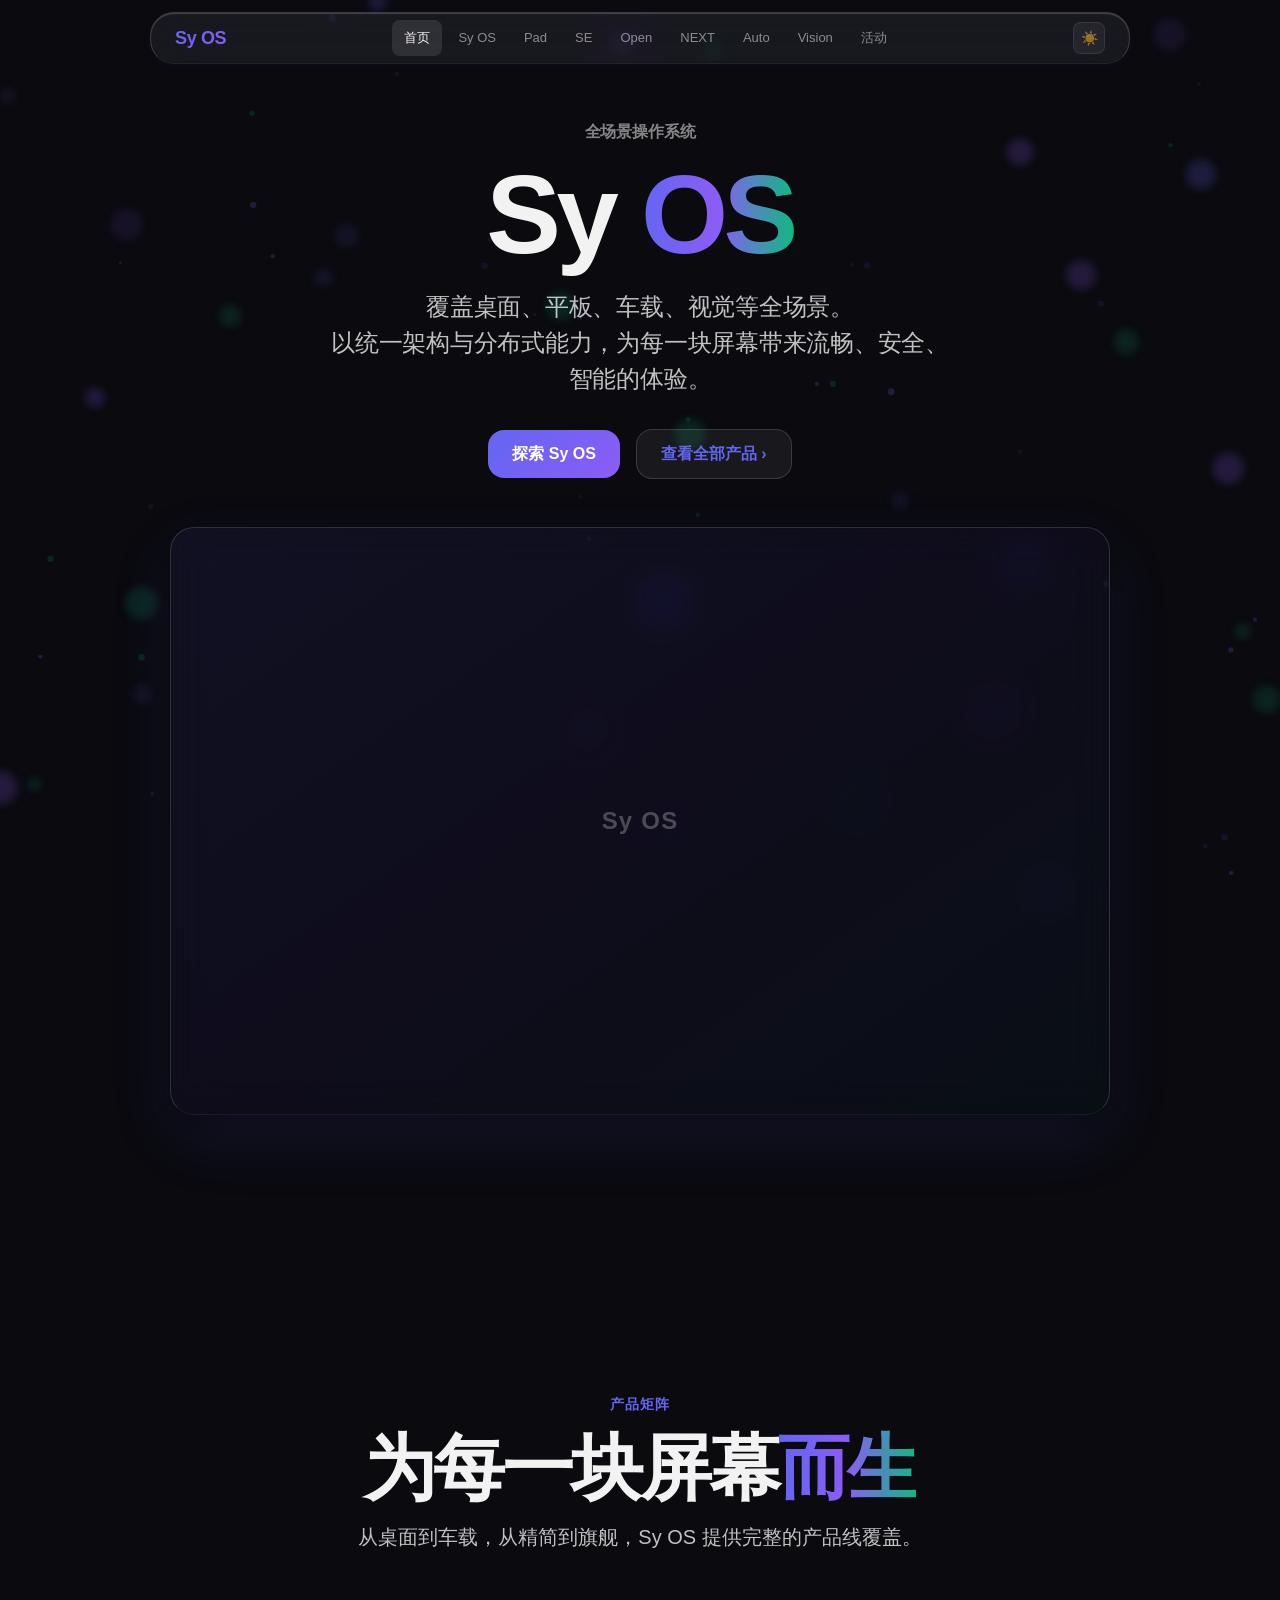
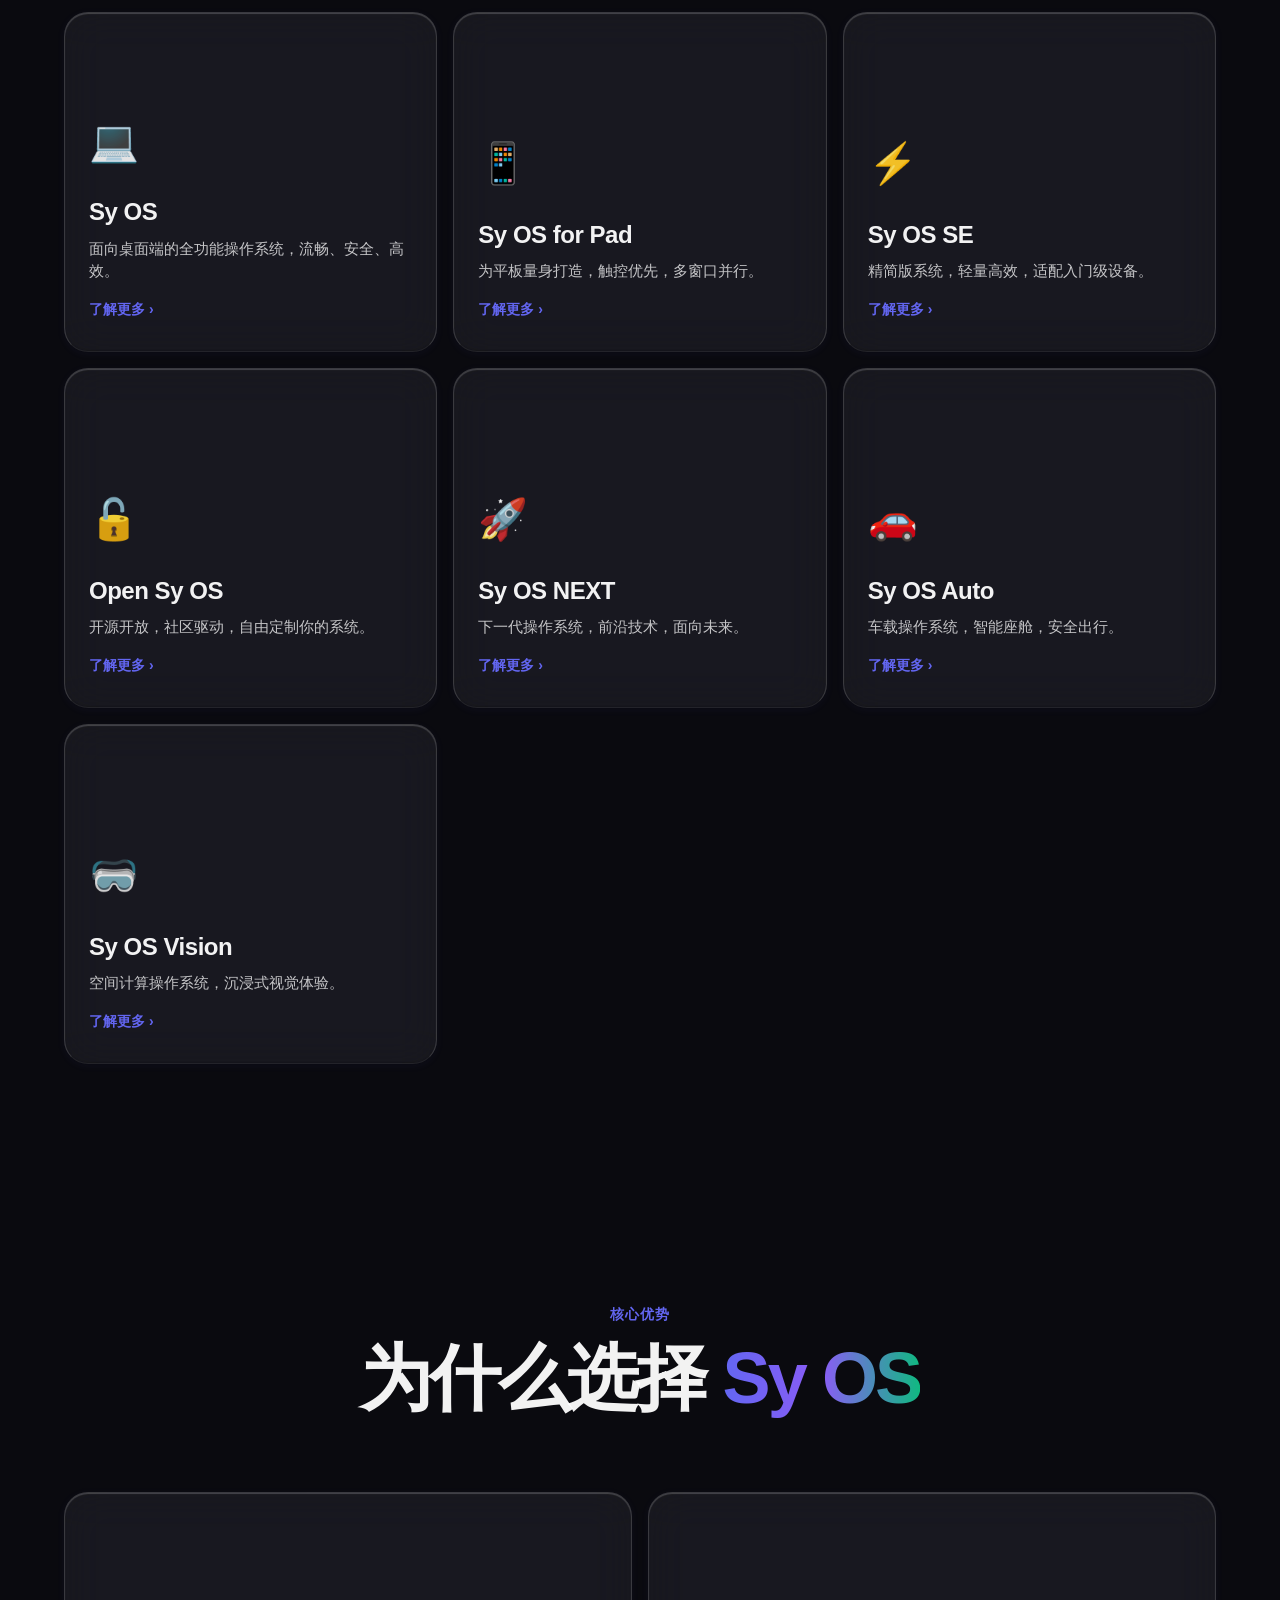
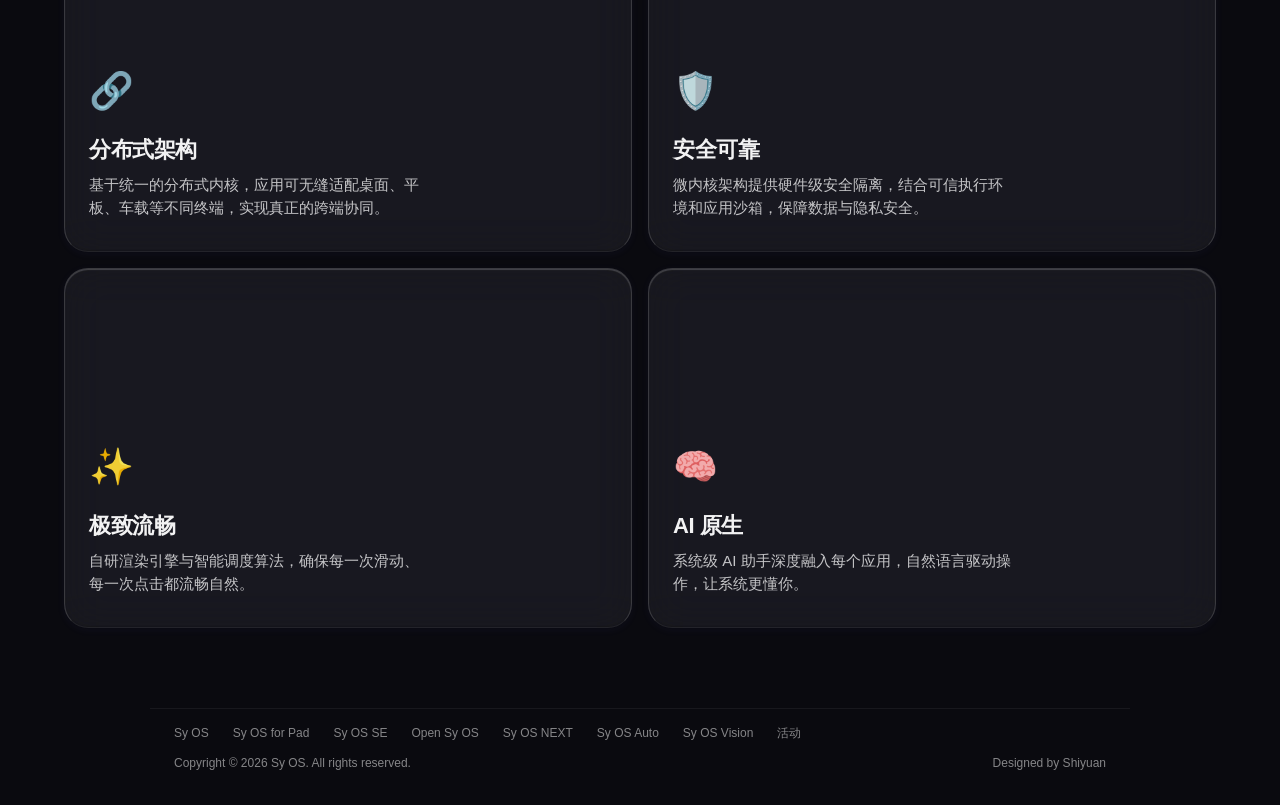
==== commit e527a1a2: "feat: 清空仓库所有代码 Co-authored-by: traeagent <traeagent@users.noreply.github.com>" ====
--- a/index.html
+++ b/index.html
@@ -9,8 +9,7 @@
 </head>
 <body>
 
-  <!-- 导航栏 -->
-  <nav class="navbar">
+  <nav class="navbar liquid-glass">
     <a href="index.html" class="nav-logo">Sy OS</a>
     <div class="nav-links">
       <a href="index.html" class="active">首页</a>
@@ -23,11 +22,10 @@
       <a href="syos-vision.html">Vision</a>
       <a href="events.html">活动</a>
     </div>
-    <button class="nav-hamburger" aria-label="菜单">
-      <span></span><span></span><span></span>
-    </button>
+    <button class="nav-theme-toggle" aria-label="切换主题">☀️</button>
+    <button class="nav-hamburger" aria-label="菜单"><span></span><span></span><span></span></button>
   </nav>
-  <div class="nav-mobile">
+  <div class="nav-mobile liquid-glass">
     <a href="index.html" class="active">首页</a>
     <a href="syos.html">Sy OS</a>
     <a href="syos-pad.html">Sy OS for Pad</a>
@@ -39,7 +37,6 @@
     <a href="events.html">活动</a>
   </div>
 
-  <!-- Hero -->
   <section class="hero">
     <p class="hero-eyebrow">全场景操作系统</p>
     <h1 class="hero-title">Sy <span class="gradient">OS</span></h1>
@@ -48,12 +45,11 @@
       <a href="syos.html" class="btn-primary">探索 Sy OS</a>
       <a href="#products" class="btn-secondary">查看全部产品 ›</a>
     </div>
-    <div class="hero-visual">
+    <div class="hero-visual liquid-glass">
       <div class="hero-visual-label">Sy OS</div>
     </div>
   </section>
 
-  <!-- 产品矩阵 -->
   <section id="products" style="padding: 80px 0 120px;">
     <div class="headline-section reveal" style="padding-bottom: 60px;">
       <p class="headline-eyebrow">产品矩阵</p>
@@ -61,43 +57,43 @@
       <p class="headline-body">从桌面到车载，从精简到旗舰，Sy OS 提供完整的产品线覆盖。</p>
     </div>
     <div class="product-grid">
-      <a href="syos.html" class="product-card reveal reveal-delay-1">
+      <a href="syos.html" class="product-card liquid-glass reveal reveal-delay-1">
         <div class="product-card-icon">💻</div>
         <h3 class="product-card-name">Sy OS</h3>
         <p class="product-card-tagline">面向桌面端的全功能操作系统，流畅、安全、高效。</p>
         <span class="product-card-link">了解更多 <span class="arrow">›</span></span>
       </a>
-      <a href="syos-pad.html" class="product-card reveal reveal-delay-2">
+      <a href="syos-pad.html" class="product-card liquid-glass reveal reveal-delay-2">
         <div class="product-card-icon">📱</div>
         <h3 class="product-card-name">Sy OS for Pad</h3>
         <p class="product-card-tagline">为平板量身打造，触控优先，多窗口并行。</p>
         <span class="product-card-link">了解更多 <span class="arrow">›</span></span>
       </a>
-      <a href="syos-se.html" class="product-card reveal reveal-delay-3">
+      <a href="syos-se.html" class="product-card liquid-glass reveal reveal-delay-3">
         <div class="product-card-icon">⚡</div>
         <h3 class="product-card-name">Sy OS SE</h3>
         <p class="product-card-tagline">精简版系统，轻量高效，适配入门级设备。</p>
         <span class="product-card-link">了解更多 <span class="arrow">›</span></span>
       </a>
-      <a href="open-syos.html" class="product-card reveal reveal-delay-4">
+      <a href="open-syos.html" class="product-card liquid-glass reveal reveal-delay-4">
         <div class="product-card-icon">🔓</div>
         <h3 class="product-card-name">Open Sy OS</h3>
         <p class="product-card-tagline">开源开放，社区驱动，自由定制你的系统。</p>
         <span class="product-card-link">了解更多 <span class="arrow">›</span></span>
       </a>
-      <a href="syos-next.html" class="product-card reveal reveal-delay-5">
+      <a href="syos-next.html" class="product-card liquid-glass reveal reveal-delay-5">
         <div class="product-card-icon">🚀</div>
         <h3 class="product-card-name">Sy OS NEXT</h3>
         <p class="product-card-tagline">下一代操作系统，前沿技术，面向未来。</p>
         <span class="product-card-link">了解更多 <span class="arrow">›</span></span>
       </a>
-      <a href="syos-auto.html" class="product-card reveal reveal-delay-6">
+      <a href="syos-auto.html" class="product-card liquid-glass reveal reveal-delay-6">
         <div class="product-card-icon">🚗</div>
         <h3 class="product-card-name">Sy OS Auto</h3>
         <p class="product-card-tagline">车载操作系统，智能座舱，安全出行。</p>
         <span class="product-card-link">了解更多 <span class="arrow">›</span></span>
       </a>
-      <a href="syos-vision.html" class="product-card reveal reveal-delay-7">
+      <a href="syos-vision.html" class="product-card liquid-glass reveal reveal-delay-7">
         <div class="product-card-icon">🥽</div>
         <h3 class="product-card-name">Sy OS Vision</h3>
         <p class="product-card-tagline">空间计算操作系统，沉浸式视觉体验。</p>
@@ -106,30 +102,28 @@
     </div>
   </section>
 
-  <!-- 核心优势 -->
   <section>
     <div class="headline-section reveal">
       <p class="headline-eyebrow">核心优势</p>
       <h2 class="headline-title">为什么选择 <span class="gradient">Sy OS</span></h2>
     </div>
-
     <div class="feature-grid">
-      <div class="feature-card reveal reveal-delay-1">
+      <div class="feature-card liquid-glass reveal reveal-delay-1">
         <div class="feature-card-icon">🔗</div>
         <h3 class="feature-card-title">分布式架构</h3>
         <p class="feature-card-desc">基于统一的分布式内核，应用可无缝适配桌面、平板、车载等不同终端，实现真正的跨端协同。</p>
       </div>
-      <div class="feature-card reveal reveal-delay-2">
+      <div class="feature-card liquid-glass reveal reveal-delay-2">
         <div class="feature-card-icon">🛡️</div>
         <h3 class="feature-card-title">安全可靠</h3>
         <p class="feature-card-desc">微内核架构提供硬件级安全隔离，结合可信执行环境和应用沙箱，保障数据与隐私安全。</p>
       </div>
-      <div class="feature-card reveal reveal-delay-3">
+      <div class="feature-card liquid-glass reveal reveal-delay-3">
         <div class="feature-card-icon">✨</div>
         <h3 class="feature-card-title">极致流畅</h3>
         <p class="feature-card-desc">自研渲染引擎与智能调度算法，确保每一次滑动、每一次点击都流畅自然。</p>
       </div>
-      <div class="feature-card reveal reveal-delay-4">
+      <div class="feature-card liquid-glass reveal reveal-delay-4">
         <div class="feature-card-icon">🧠</div>
         <h3 class="feature-card-title">AI 原生</h3>
         <p class="feature-card-desc">系统级 AI 助手深度融入每个应用，自然语言驱动操作，让系统更懂你。</p>
@@ -137,7 +131,6 @@
     </div>
   </section>
 
-  <!-- 页脚 -->
   <footer class="footer">
     <div class="footer-nav">
       <a href="syos.html">Sy OS</a>
--- a/styles.css
+++ b/styles.css
@@ -1,26 +1,119 @@
 /* ============================================
-   Sy OS 官网 — Apple iOS 风格深色设计
-   设计语言：超大字体 / 全出血视觉 / 粘性滚动 / 渐变文字 / 极简留白
+   Sy OS 官网 — HarmonyOS 6 + iOS 26 融合设计系统
+   液态玻璃 / 鸿蒙粒子 / 和谐美学 / 深度材质
    ============================================ */
 
+/* --- @property 注册 CSS 变量 --- */
+@property --mouse-x { syntax: '<percentage>'; initial-value: 50%; inherits: false; }
+@property --mouse-y { syntax: '<percentage>'; initial-value: 50%; inherits: false; }
+@property --glass-glow-opacity { syntax: '<number>'; initial-value: 0; inherits: false; }
+
+/* --- 设计令牌 --- */
 :root {
-  --bg: #000000;
-  --bg-elevated: #1d1d1f;
-  --bg-card: #1c1c1e;
-  --bg-card-hover: #2c2c2e;
-  --text: #f5f5f7;
-  --text-secondary: #86868b;
-  --text-tertiary: #6e6e73;
-  --accent: #2997ff;
-  --accent-hover: #53b5ff;
-  --accent-purple: #bf5af2;
-  --accent-gradient: linear-gradient(90deg, #2997ff, #bf5af2, #ff375f);
-  --nav-h: 48px;
-  --font: -apple-system, 'SF Pro Display', 'SF Pro Text', 'Helvetica Neue', 'PingFang SC', sans-serif;
-  --ease: cubic-bezier(0.25, 0.1, 0.25, 1);
-  --ease-out: cubic-bezier(0, 0, 0.2, 1);
-}
-
+  /* 色彩系统 — 鸿蒙色 + 低饱和渐变 */
+  --bg-deep: #0A0A0F;
+  --bg-surface: #111118;
+  --bg-elevated: #1a1a24;
+  --theme-primary: #6366F1;
+  --theme-secondary: #8B5CF6;
+  --theme-accent: #10B981;
+  --theme-gradient: linear-gradient(135deg, #6366F1, #8B5CF6);
+  --theme-gradient-accent: linear-gradient(135deg, #10B981, #34D399);
+  --theme-gradient-full: linear-gradient(90deg, #6366F1, #8B5CF6, #10B981);
+
+  /* 文字层级 */
+  --text-primary: rgba(255, 255, 255, 0.95);
+  --text-body: rgba(255, 255, 255, 0.75);
+  --text-secondary: rgba(255, 255, 255, 0.5);
+  --text-disabled: rgba(255, 255, 255, 0.25);
+
+  /* 液态玻璃 */
+  --liquid-glass-bg: rgba(255, 255, 255, 0.06);
+  --liquid-glass-bg-hover: rgba(255, 255, 255, 0.1);
+  --liquid-glass-border: rgba(255, 255, 255, 0.15);
+  --liquid-glass-border-bottom: rgba(255, 255, 255, 0.05);
+  --liquid-glass-highlight: inset 0 1px 1px rgba(255, 255, 255, 0.2);
+  --liquid-glass-shadow: inset 0 -1px 1px rgba(0, 0, 0, 0.1);
+  --liquid-glass-blur: blur(20px) saturate(180%);
+  --liquid-glass-blur-mobile: blur(12px) saturate(150%);
+
+  /* 毛玻璃变体 */
+  --frosted-bg: linear-gradient(135deg, rgba(255, 255, 255, 0.1), rgba(255, 255, 255, 0.05));
+  --frosted-blur: blur(12px) brightness(1.05);
+
+  /* 圆角体系 — 六级 */
+  --radius-xs: 2px;
+  --radius-sm: 4px;
+  --radius-md: 8px;
+  --radius-lg: 16px;
+  --radius-xl: 24px;
+  --radius-2xl: 32px;
+
+  /* 间距系统 — 4px 基础 */
+  --space-1: 4px;
+  --space-2: 8px;
+  --space-3: 12px;
+  --space-4: 16px;
+  --space-6: 24px;
+  --space-8: 32px;
+  --space-12: 48px;
+  --space-16: 64px;
+
+  /* 动效时间 */
+  --transition-fast: 150ms;
+  --transition-base: 300ms;
+  --transition-slow: 500ms;
+
+  /* 动效曲线 — Apple 标准 */
+  --ease-in: cubic-bezier(0.32, 0.72, 0, 1);
+  --ease-standard: cubic-bezier(0.4, 0.0, 0.2, 1);
+  --ease-out: cubic-bezier(0.4, 0.14, 0.3, 1);
+
+  /* 深度阴影 — Color Bloom */
+  --shadow-sm: 0 2px 8px rgba(99, 102, 241, 0.06), 0 1px 2px rgba(0, 0, 0, 0.3);
+  --shadow-md: 0 8px 24px rgba(99, 102, 241, 0.08), 0 2px 8px rgba(0, 0, 0, 0.4);
+  --shadow-lg: 0 16px 48px rgba(99, 102, 241, 0.1), 0 4px 16px rgba(0, 0, 0, 0.5);
+  --shadow-xl: 0 24px 64px rgba(99, 102, 241, 0.12), 0 8px 24px rgba(0, 0, 0, 0.6);
+
+  /* Z-Index 层级 */
+  --z-particles: 0;
+  --z-content: 10;
+  --z-glass: 20;
+  --z-overlay: 30;
+  --z-nav: 40;
+
+  /* 字体 */
+  --font-cn: 'HarmonyOS Sans', 'PingFang SC', -apple-system, 'SF Pro Display', sans-serif;
+  --font-en: 'SF Pro Display', 'Inter', -apple-system, sans-serif;
+  --font: var(--font-cn);
+
+  /* 导航高度 */
+  --nav-h: 52px;
+}
+
+/* --- 浅色主题 --- */
+[data-theme="light"] {
+  --bg-deep: #F5F5F7;
+  --bg-surface: #EFEFF2;
+  --bg-elevated: #E8E8ED;
+  --text-primary: rgba(0, 0, 0, 0.9);
+  --text-body: rgba(0, 0, 0, 0.7);
+  --text-secondary: rgba(0, 0, 0, 0.45);
+  --text-disabled: rgba(0, 0, 0, 0.25);
+  --liquid-glass-bg: rgba(255, 255, 255, 0.6);
+  --liquid-glass-bg-hover: rgba(255, 255, 255, 0.75);
+  --liquid-glass-border: rgba(255, 255, 255, 0.5);
+  --liquid-glass-border-bottom: rgba(255, 255, 255, 0.2);
+  --liquid-glass-highlight: inset 0 1px 1px rgba(255, 255, 255, 0.8);
+  --liquid-glass-shadow: inset 0 -1px 1px rgba(0, 0, 0, 0.05);
+  --frosted-bg: linear-gradient(135deg, rgba(255, 255, 255, 0.7), rgba(255, 255, 255, 0.5));
+  --shadow-sm: 0 2px 8px rgba(99, 102, 241, 0.08), 0 1px 2px rgba(0, 0, 0, 0.06);
+  --shadow-md: 0 8px 24px rgba(99, 102, 241, 0.1), 0 2px 8px rgba(0, 0, 0, 0.08);
+  --shadow-lg: 0 16px 48px rgba(99, 102, 241, 0.12), 0 4px 16px rgba(0, 0, 0, 0.1);
+  --shadow-xl: 0 24px 64px rgba(99, 102, 241, 0.14), 0 8px 24px rgba(0, 0, 0, 0.12);
+}
+
+/* --- Reset --- */
 *, *::before, *::after { margin: 0; padding: 0; box-sizing: border-box; }
 
 html {
@@ -31,114 +124,223 @@
 
 body {
   font-family: var(--font);
-  background: var(--bg);
-  color: var(--text);
+  background: var(--bg-deep);
+  color: var(--text-primary);
   line-height: 1.47;
   overflow-x: hidden;
-}
-
-a { color: var(--accent); text-decoration: none; }
+  min-height: 100vh;
+  position: relative;
+}
+
+a { color: var(--theme-primary); text-decoration: none; transition: color var(--transition-fast) var(--ease-standard); }
 a:hover { text-decoration: underline; }
 img { max-width: 100%; display: block; }
 ul, ol { list-style: none; }
 
-/* ========== 导航栏 — Apple 风格极简 ========== */
+/* --- 减少动效无障碍 --- */
+@media (prefers-reduced-motion: reduce) {
+  *, *::before, *::after {
+    animation-duration: 0.01ms !important;
+    animation-iteration-count: 1 !important;
+    transition-duration: 150ms !important;
+  }
+  #particles-canvas { display: none; }
+}
+
+/* ========== 液态玻璃工具类 ========== */
+.liquid-glass {
+  background: var(--liquid-glass-bg);
+  backdrop-filter: var(--liquid-glass-blur);
+  -webkit-backdrop-filter: var(--liquid-glass-blur);
+  border: 1px solid var(--liquid-glass-border);
+  border-bottom-color: var(--liquid-glass-border-bottom);
+  box-shadow: var(--liquid-glass-highlight), var(--liquid-glass-shadow), var(--shadow-sm);
+  position: relative;
+  overflow: hidden;
+}
+
+.liquid-glass::before {
+  content: '';
+  position: absolute;
+  inset: 0;
+  background: radial-gradient(
+    600px circle at var(--mouse-x) var(--mouse-y),
+    rgba(99, 102, 241, 0.08),
+    transparent 40%
+  );
+  pointer-events: none;
+  opacity: var(--glass-glow-opacity);
+  transition: opacity var(--transition-base) var(--ease-standard);
+  z-index: 1;
+}
+
+.liquid-glass:hover {
+  --glass-glow-opacity: 1;
+  background: var(--liquid-glass-bg-hover);
+}
+
+.frosted {
+  background: var(--frosted-bg);
+  backdrop-filter: var(--frosted-blur);
+  -webkit-backdrop-filter: var(--frosted-blur);
+  border-top: 1px solid rgba(255, 255, 255, 0.1);
+}
+
+/* ========== 粒子画布 ========== */
+#particles-canvas {
+  position: fixed;
+  inset: 0;
+  z-index: var(--z-particles);
+  pointer-events: none;
+}
+
+/* ========== 导航栏 — 液态玻璃 ========== */
 .navbar {
   position: fixed;
-  top: 0;
-  left: 0;
-  right: 0;
-  z-index: 9999;
+  top: 12px;
+  left: 50%;
+  transform: translateX(-50%);
+  z-index: var(--z-nav);
+  width: calc(100% - 48px);
+  max-width: 980px;
   height: var(--nav-h);
-  background: rgba(0, 0, 0, 0.8);
-  backdrop-filter: saturate(180%) blur(20px);
-  -webkit-backdrop-filter: saturate(180%) blur(20px);
-  border-bottom: 0.5px solid rgba(255, 255, 255, 0.08);
+  border-radius: var(--radius-xl);
+  padding: 0 var(--space-6);
   display: flex;
   align-items: center;
   justify-content: space-between;
-  padding: 0 max(24px, env(safe-area-inset-left));
-  transition: background 0.3s var(--ease);
+  transition: all var(--transition-base) var(--ease-standard);
+  will-change: transform, opacity;
 }
 
 .nav-logo {
-  font-size: 1.0625rem;
-  font-weight: 600;
-  color: var(--text);
-  letter-spacing: -0.01em;
+  font-family: var(--font-en);
+  font-size: 1.125rem;
+  font-weight: 700;
+  background: var(--theme-gradient);
+  -webkit-background-clip: text;
+  -webkit-text-fill-color: transparent;
+  background-clip: text;
+  letter-spacing: -0.02em;
   text-decoration: none;
+  flex-shrink: 0;
+  z-index: 2;
 }
 
 .nav-links {
   display: flex;
   align-items: center;
-  gap: 28px;
+  gap: var(--space-1);
+  z-index: 2;
 }
 
 .nav-links a {
-  font-size: 0.75rem;
-  font-weight: 400;
+  font-family: var(--font-en);
+  font-size: 0.8125rem;
+  font-weight: 500;
   color: var(--text-secondary);
+  padding: var(--space-2) var(--space-3);
+  border-radius: var(--radius-md);
+  transition: all var(--transition-fast) var(--ease-standard);
   text-decoration: none;
-  transition: color 0.2s;
-  letter-spacing: 0;
-}
-
-.nav-links a:hover { color: var(--text); text-decoration: none; }
-.nav-links a.active { color: var(--text); }
-
+  white-space: nowrap;
+  position: relative;
+}
+
+.nav-links a:hover {
+  color: var(--text-primary);
+  background: rgba(255, 255, 255, 0.06);
+  text-decoration: none;
+}
+
+.nav-links a.active {
+  color: var(--text-primary);
+  background: rgba(255, 255, 255, 0.1);
+}
+
+/* 主题切换按钮 */
+.nav-theme-toggle {
+  width: 32px;
+  height: 32px;
+  border-radius: var(--radius-md);
+  background: rgba(255, 255, 255, 0.06);
+  border: 1px solid rgba(255, 255, 255, 0.08);
+  color: var(--text-secondary);
+  cursor: pointer;
+  display: flex;
+  align-items: center;
+  justify-content: center;
+  font-size: 0.875rem;
+  transition: all var(--transition-fast) var(--ease-standard);
+  z-index: 2;
+  flex-shrink: 0;
+  margin-left: var(--space-2);
+}
+
+.nav-theme-toggle:hover {
+  background: rgba(255, 255, 255, 0.1);
+  color: var(--text-primary);
+}
+
+/* 汉堡菜单 */
 .nav-hamburger {
   display: none;
   flex-direction: column;
   gap: 5px;
   cursor: pointer;
-  padding: 8px;
+  padding: var(--space-2);
   border: none;
   background: none;
+  z-index: 2;
 }
 
 .nav-hamburger span {
   width: 18px;
   height: 1.5px;
-  background: var(--text);
+  background: var(--text-primary);
   border-radius: 1px;
-  transition: 0.3s var(--ease);
+  transition: all var(--transition-base) var(--ease-standard);
 }
 
 .nav-hamburger.open span:nth-child(1) { transform: rotate(45deg) translate(4.5px, 4.5px); }
 .nav-hamburger.open span:nth-child(2) { opacity: 0; }
 .nav-hamburger.open span:nth-child(3) { transform: rotate(-45deg) translate(4.5px, -4.5px); }
 
+/* 移动端菜单 */
 .nav-mobile {
   display: none;
   position: fixed;
-  top: var(--nav-h);
-  left: 0;
-  right: 0;
-  bottom: 0;
-  background: rgba(0, 0, 0, 0.95);
-  backdrop-filter: blur(20px);
-  -webkit-backdrop-filter: blur(20px);
-  z-index: 9998;
-  padding: 32px 24px;
+  top: calc(var(--nav-h) + 24px);
+  left: 24px;
+  right: 24px;
+  z-index: var(--z-overlay);
+  border-radius: var(--radius-xl);
+  padding: var(--space-4);
   flex-direction: column;
-  gap: 0;
+  gap: var(--space-1);
 }
 
 .nav-mobile.open { display: flex; }
 
 .nav-mobile a {
-  font-size: 1.125rem;
-  font-weight: 600;
-  color: var(--text);
-  padding: 12px 0;
-  border-bottom: 0.5px solid rgba(255, 255, 255, 0.08);
+  font-family: var(--font);
+  font-size: 1rem;
+  font-weight: 500;
+  color: var(--text-body);
+  padding: var(--space-3) var(--space-4);
+  border-radius: var(--radius-lg);
+  transition: all var(--transition-fast) var(--ease-standard);
   text-decoration: none;
 }
 
-.nav-mobile a.active { color: var(--accent); }
-
-/* ========== Hero — Apple 超大标题 ========== */
+.nav-mobile a:hover,
+.nav-mobile a.active {
+  color: var(--text-primary);
+  background: rgba(255, 255, 255, 0.06);
+  text-decoration: none;
+}
+
+/* ========== Hero — 超大标题 ========== */
 .hero {
   min-height: 100vh;
   display: flex;
@@ -146,78 +348,78 @@
   align-items: center;
   justify-content: center;
   text-align: center;
-  padding: 120px 24px 80px;
-  position: relative;
-  overflow: hidden;
+  padding: 120px var(--space-6) 80px;
+  position: relative;
+  z-index: var(--z-content);
 }
 
 .hero-eyebrow {
-  font-size: 1.0625rem;
+  font-size: 1rem;
   font-weight: 600;
   color: var(--text-secondary);
-  margin-bottom: 12px;
+  margin-bottom: var(--space-3);
   letter-spacing: -0.01em;
 }
 
 .hero-title {
+  font-family: var(--font-en);
   font-size: clamp(3.5rem, 10vw, 7rem);
   font-weight: 700;
   line-height: 1.05;
   letter-spacing: -0.04em;
-  margin-bottom: 20px;
+  margin-bottom: var(--space-4);
 }
 
 .hero-title .gradient {
-  background: var(--accent-gradient);
+  background: var(--theme-gradient-full);
   -webkit-background-clip: text;
   -webkit-text-fill-color: transparent;
   background-clip: text;
 }
 
 .hero-subtitle {
-  font-size: clamp(1.25rem, 3vw, 1.75rem);
-  font-weight: 600;
-  color: var(--text-secondary);
-  max-width: 680px;
-  line-height: 1.35;
-  margin-bottom: 32px;
+  font-size: clamp(1.125rem, 2.5vw, 1.5rem);
+  font-weight: 500;
+  color: var(--text-body);
+  max-width: 640px;
+  line-height: 1.5;
+  margin-bottom: var(--space-8);
   letter-spacing: -0.01em;
 }
 
 .hero-cta {
   display: flex;
-  gap: 20px;
+  gap: var(--space-4);
   align-items: center;
   flex-wrap: wrap;
   justify-content: center;
 }
 
 .hero-visual {
-  margin-top: 64px;
-  width: min(90vw, 980px);
+  margin-top: var(--space-12);
+  width: min(88vw, 940px);
   aspect-ratio: 16/10;
-  border-radius: 20px;
-  background: linear-gradient(145deg, #1a1a2e 0%, #0d0d1a 50%, #1a0a2e 100%);
+  border-radius: var(--radius-xl);
+  background: linear-gradient(145deg, rgba(99, 102, 241, 0.08), rgba(139, 92, 242, 0.04), rgba(16, 185, 129, 0.03));
   position: relative;
   overflow: hidden;
-  box-shadow: 0 40px 80px rgba(0, 0, 0, 0.6), 0 0 0 0.5px rgba(255, 255, 255, 0.05);
+  box-shadow: var(--shadow-xl);
+  will-change: transform;
 }
 
 .hero-visual::before {
   content: '';
   position: absolute;
-  top: -50%;
-  left: -50%;
-  width: 200%;
-  height: 200%;
-  background: radial-gradient(circle at 30% 40%, rgba(41, 151, 255, 0.15) 0%, transparent 50%),
-              radial-gradient(circle at 70% 60%, rgba(191, 90, 242, 0.1) 0%, transparent 50%);
+  inset: 0;
+  background: radial-gradient(circle at 30% 40%, rgba(99, 102, 241, 0.12) 0%, transparent 50%),
+              radial-gradient(circle at 70% 60%, rgba(139, 92, 242, 0.08) 0%, transparent 50%),
+              radial-gradient(circle at 50% 80%, rgba(16, 185, 129, 0.06) 0%, transparent 50%);
   animation: ambientShift 20s ease-in-out infinite alternate;
 }
 
 @keyframes ambientShift {
-  0% { transform: translate(0, 0); }
-  100% { transform: translate(-3%, 2%); }
+  0% { transform: translate(0, 0) scale(1); }
+  100% { transform: translate(-2%, 1%) scale(1.02); }
 }
 
 .hero-visual-label {
@@ -226,266 +428,243 @@
   display: flex;
   align-items: center;
   justify-content: center;
+  font-family: var(--font-en);
   font-size: 1.5rem;
   font-weight: 600;
-  color: rgba(255, 255, 255, 0.15);
+  color: var(--text-disabled);
   letter-spacing: 0.05em;
 }
 
-/* ========== 链接按钮 — Apple 蓝色链接风格 ========== */
-.link-arrow {
-  display: inline-flex;
-  align-items: center;
-  gap: 6px;
-  font-size: 1.25rem;
-  font-weight: 600;
-  color: var(--accent);
-  text-decoration: none;
-  transition: 0.2s;
-}
-
-.link-arrow:hover { color: var(--accent-hover); text-decoration: none; }
-.link-arrow .arrow { font-size: 1rem; transition: transform 0.2s; }
-.link-arrow:hover .arrow { transform: translateX(3px); }
-
+/* ========== 按钮 ========== */
 .btn-primary {
   display: inline-flex;
   align-items: center;
-  gap: 8px;
-  font-size: 1.0625rem;
+  gap: var(--space-2);
+  font-family: var(--font);
+  font-size: 1rem;
   font-weight: 600;
-  padding: 14px 28px;
-  border-radius: 980px;
-  background: var(--accent);
+  padding: 12px 24px;
+  border-radius: var(--radius-lg);
+  background: var(--theme-gradient);
   color: #fff;
   border: none;
   cursor: pointer;
   text-decoration: none;
-  transition: 0.2s;
-}
-
-.btn-primary:hover { background: var(--accent-hover); text-decoration: none; color: #fff; }
+  transition: all var(--transition-fast) var(--ease-standard);
+  position: relative;
+  overflow: hidden;
+  -webkit-tap-highlight-color: transparent;
+}
+
+.btn-primary:hover {
+  filter: brightness(1.1);
+  box-shadow: 0 4px 16px rgba(99, 102, 241, 0.3);
+  text-decoration: none;
+  color: #fff;
+  transform: translateY(-1px);
+}
+
+.btn-primary:active {
+  transform: scale(0.96);
+  transition-duration: 100ms;
+}
 
 .btn-secondary {
   display: inline-flex;
   align-items: center;
-  gap: 8px;
-  font-size: 1.0625rem;
+  gap: var(--space-2);
+  font-family: var(--font);
+  font-size: 1rem;
   font-weight: 600;
-  padding: 14px 28px;
-  border-radius: 980px;
-  background: transparent;
-  color: var(--accent);
-  border: none;
+  padding: 12px 24px;
+  border-radius: var(--radius-lg);
+  background: var(--liquid-glass-bg);
+  color: var(--theme-primary);
+  border: 1px solid var(--liquid-glass-border);
   cursor: pointer;
   text-decoration: none;
-  transition: 0.2s;
-}
-
-.btn-secondary:hover { text-decoration: underline; }
-
-/* ========== 粘性滚动段落 — Apple 特色 ========== */
-.sticky-section {
-  position: sticky;
-  top: 0;
-  height: 100vh;
-  display: flex;
-  flex-direction: column;
-  align-items: center;
-  justify-content: center;
+  transition: all var(--transition-fast) var(--ease-standard);
+  -webkit-tap-highlight-color: transparent;
+}
+
+.btn-secondary:hover {
+  background: var(--liquid-glass-bg-hover);
+  text-decoration: none;
+  transform: translateY(-1px);
+}
+
+.btn-secondary:active {
+  transform: scale(0.96);
+  transition-duration: 100ms;
+}
+
+/* ========== 大标题段落 ========== */
+.headline-section {
+  padding: 120px var(--space-6) 60px;
   text-align: center;
-  overflow: hidden;
-}
-
-.sticky-section-title {
-  font-size: clamp(2.5rem, 7vw, 5rem);
+  position: relative;
+  z-index: var(--z-content);
+}
+
+.headline-eyebrow {
+  font-size: 0.875rem;
+  font-weight: 600;
+  text-transform: uppercase;
+  letter-spacing: 0.08em;
+  color: var(--theme-primary);
+  margin-bottom: var(--space-4);
+}
+
+.headline-title {
+  font-family: var(--font-en);
+  font-size: clamp(2.5rem, 7vw, 4.5rem);
   font-weight: 700;
   letter-spacing: -0.04em;
   line-height: 1.05;
-  margin-bottom: 16px;
-}
-
-.sticky-section-title .gradient {
-  background: var(--accent-gradient);
+  margin-bottom: var(--space-4);
+}
+
+.headline-title .gradient {
+  background: var(--theme-gradient-full);
   -webkit-background-clip: text;
   -webkit-text-fill-color: transparent;
   background-clip: text;
 }
 
-.sticky-section-sub {
-  font-size: clamp(1.125rem, 2.5vw, 1.5rem);
-  color: var(--text-secondary);
-  font-weight: 600;
-  max-width: 600px;
-  line-height: 1.35;
-  letter-spacing: -0.01em;
-}
-
-/* ========== 全出血区块 ========== */
-.full-bleed {
-  width: 100%;
-  padding: 120px 24px;
-  text-align: center;
-}
-
-.full-bleed-inner {
-  max-width: 980px;
-  margin: 0 auto;
-}
-
-/* ========== 产品矩阵 — Apple 卡片风格 ========== */
-.product-grid {
-  display: grid;
-  grid-template-columns: repeat(auto-fill, minmax(320px, 1fr));
-  gap: 16px;
-  max-width: 1200px;
-  margin: 0 auto;
-  padding: 0 24px;
-}
-
-.product-card {
-  background: var(--bg-card);
-  border-radius: 24px;
-  padding: 48px 40px;
-  text-align: left;
-  display: flex;
-  flex-direction: column;
-  justify-content: flex-end;
-  min-height: 360px;
-  position: relative;
-  overflow: hidden;
-  text-decoration: none;
-  color: var(--text);
-  transition: transform 0.4s var(--ease), background 0.3s;
-}
-
-.product-card:hover {
-  transform: scale(1.02);
-  background: var(--bg-card-hover);
-  text-decoration: none;
-}
-
-.product-card::before {
-  content: '';
-  position: absolute;
-  top: 0;
-  left: 0;
-  right: 0;
-  bottom: 0;
-  opacity: 0.06;
-  pointer-events: none;
-}
-
-.product-card-icon {
-  font-size: 3rem;
-  margin-bottom: 24px;
-}
-
-.product-card-name {
-  font-size: 1.75rem;
-  font-weight: 700;
-  letter-spacing: -0.02em;
-  margin-bottom: 8px;
-}
-
-.product-card-tagline {
-  font-size: 1rem;
-  color: var(--text-secondary);
-  line-height: 1.45;
-  margin-bottom: 20px;
-}
-
-.product-card-link {
-  font-size: 0.9375rem;
-  font-weight: 600;
-  color: var(--accent);
-  display: inline-flex;
-  align-items: center;
-  gap: 4px;
-}
-
-.product-card-link .arrow { transition: transform 0.2s; }
-.product-card:hover .product-card-link .arrow { transform: translateX(3px); }
-
-/* ========== 大标题段落 — Apple 特色 ========== */
-.headline-section {
-  padding: 140px 24px;
-  text-align: center;
-  position: relative;
-}
-
-.headline-eyebrow {
-  font-size: 0.9375rem;
-  font-weight: 600;
-  text-transform: uppercase;
-  letter-spacing: 0.06em;
-  color: var(--accent);
-  margin-bottom: 16px;
-}
-
-.headline-title {
-  font-size: clamp(2.75rem, 7vw, 4.5rem);
-  font-weight: 700;
-  letter-spacing: -0.04em;
-  line-height: 1.05;
-  margin-bottom: 20px;
-}
-
-.headline-title .gradient {
-  background: var(--accent-gradient);
-  -webkit-background-clip: text;
-  -webkit-text-fill-color: transparent;
-  background-clip: text;
-}
-
 .headline-body {
-  font-size: clamp(1.125rem, 2vw, 1.375rem);
-  color: var(--text-secondary);
-  max-width: 680px;
+  font-size: clamp(1.0625rem, 2vw, 1.25rem);
+  color: var(--text-body);
+  max-width: 640px;
   margin: 0 auto;
   line-height: 1.5;
   font-weight: 500;
 }
 
-/* ========== 功能卡片 — Apple 网格 ========== */
+/* ========== 产品矩阵 — 液态玻璃卡片 ========== */
+.product-grid {
+  display: grid;
+  grid-template-columns: repeat(auto-fill, minmax(300px, 1fr));
+  gap: var(--space-4);
+  max-width: 1200px;
+  margin: 0 auto;
+  padding: 0 var(--space-6);
+  position: relative;
+  z-index: var(--z-glass);
+}
+
+.product-card {
+  border-radius: var(--radius-xl);
+  padding: var(--space-8) var(--space-6);
+  text-align: left;
+  display: flex;
+  flex-direction: column;
+  justify-content: flex-end;
+  min-height: 340px;
+  position: relative;
+  overflow: hidden;
+  text-decoration: none;
+  color: var(--text-primary);
+  transition: all var(--transition-base) var(--ease-standard);
+  cursor: pointer;
+  -webkit-tap-highlight-color: transparent;
+}
+
+.product-card:hover {
+  transform: translateY(-4px);
+  box-shadow: var(--liquid-glass-highlight), var(--liquid-glass-shadow), var(--shadow-md);
+  text-decoration: none;
+  color: var(--text-primary);
+}
+
+.product-card:active {
+  transform: scale(0.98);
+  transition-duration: 100ms;
+}
+
+.product-card-icon {
+  font-size: 2.5rem;
+  margin-bottom: var(--space-6);
+}
+
+.product-card-name {
+  font-family: var(--font-en);
+  font-size: 1.5rem;
+  font-weight: 700;
+  letter-spacing: -0.02em;
+  margin-bottom: var(--space-2);
+}
+
+.product-card-tagline {
+  font-size: 0.9375rem;
+  color: var(--text-body);
+  line-height: 1.5;
+  margin-bottom: var(--space-4);
+}
+
+.product-card-link {
+  font-size: 0.875rem;
+  font-weight: 600;
+  color: var(--theme-primary);
+  display: inline-flex;
+  align-items: center;
+  gap: var(--space-1);
+}
+
+.product-card-link .arrow {
+  transition: transform var(--transition-fast) var(--ease-standard);
+}
+
+.product-card:hover .product-card-link .arrow {
+  transform: translateX(3px);
+}
+
+/* ========== 功能卡片 — 液态玻璃 ========== */
 .feature-grid {
   display: grid;
   grid-template-columns: repeat(2, 1fr);
-  gap: 16px;
+  gap: var(--space-4);
   max-width: 1200px;
   margin: 0 auto;
-  padding: 0 24px;
+  padding: 0 var(--space-6);
+  position: relative;
+  z-index: var(--z-glass);
 }
 
 .feature-card {
-  background: var(--bg-card);
-  border-radius: 24px;
-  padding: 48px 40px;
-  min-height: 400px;
+  border-radius: var(--radius-xl);
+  padding: var(--space-8) var(--space-6);
+  min-height: 360px;
   display: flex;
   flex-direction: column;
   justify-content: flex-end;
   position: relative;
   overflow: hidden;
+  transition: all var(--transition-base) var(--ease-standard);
+}
+
+.feature-card:hover {
+  transform: translateY(-4px);
+  box-shadow: var(--liquid-glass-highlight), var(--liquid-glass-shadow), var(--shadow-md);
 }
 
 .feature-card-icon {
-  font-size: 2.5rem;
-  margin-bottom: 20px;
+  font-size: 2.25rem;
+  margin-bottom: var(--space-4);
 }
 
 .feature-card-title {
-  font-size: 1.5rem;
+  font-family: var(--font-en);
+  font-size: 1.375rem;
   font-weight: 700;
   letter-spacing: -0.02em;
-  margin-bottom: 8px;
+  margin-bottom: var(--space-2);
 }
 
 .feature-card-desc {
-  font-size: 1rem;
-  color: var(--text-secondary);
-  line-height: 1.45;
-  max-width: 360px;
+  font-size: 0.9375rem;
+  color: var(--text-body);
+  line-height: 1.5;
+  max-width: 340px;
 }
 
 /* ========== 产品页 Hero ========== */
@@ -496,69 +675,70 @@
   align-items: center;
   justify-content: center;
   text-align: center;
-  padding: 120px 24px 80px;
-  position: relative;
+  padding: 120px var(--space-6) 80px;
+  position: relative;
+  z-index: var(--z-content);
   overflow: hidden;
 }
 
 .product-hero-eyebrow {
-  font-size: 1.0625rem;
+  font-size: 1rem;
   font-weight: 600;
   color: var(--text-secondary);
-  margin-bottom: 12px;
+  margin-bottom: var(--space-3);
 }
 
 .product-hero-title {
+  font-family: var(--font-en);
   font-size: clamp(3.5rem, 10vw, 6.5rem);
   font-weight: 700;
   line-height: 1.05;
   letter-spacing: -0.04em;
-  margin-bottom: 20px;
+  margin-bottom: var(--space-4);
 }
 
 .product-hero-title .gradient {
-  background: var(--accent-gradient);
+  background: var(--theme-gradient-full);
   -webkit-background-clip: text;
   -webkit-text-fill-color: transparent;
   background-clip: text;
 }
 
 .product-hero-tagline {
-  font-size: clamp(1.25rem, 3vw, 1.75rem);
-  color: var(--text-secondary);
-  font-weight: 600;
-  max-width: 640px;
-  line-height: 1.35;
-  margin-bottom: 36px;
-  letter-spacing: -0.01em;
+  font-size: clamp(1.125rem, 2.5vw, 1.5rem);
+  color: var(--text-body);
+  font-weight: 500;
+  max-width: 600px;
+  line-height: 1.5;
+  margin-bottom: var(--space-8);
 }
 
 .product-hero-cta {
   display: flex;
-  gap: 20px;
+  gap: var(--space-4);
   align-items: center;
   flex-wrap: wrap;
   justify-content: center;
 }
 
-/* 产品页大视觉 */
 .product-hero-visual {
-  margin-top: 64px;
-  width: min(85vw, 840px);
+  margin-top: var(--space-12);
+  width: min(85vw, 800px);
   aspect-ratio: 16/10;
-  border-radius: 20px;
-  background: linear-gradient(145deg, #1a1a2e 0%, #0d0d1a 50%, #1a0a2e 100%);
+  border-radius: var(--radius-xl);
+  background: linear-gradient(145deg, rgba(99, 102, 241, 0.08), rgba(139, 92, 242, 0.04), rgba(16, 185, 129, 0.03));
   position: relative;
   overflow: hidden;
-  box-shadow: 0 40px 80px rgba(0, 0, 0, 0.6), 0 0 0 0.5px rgba(255, 255, 255, 0.05);
+  box-shadow: var(--shadow-xl);
+  will-change: transform;
 }
 
 .product-hero-visual::before {
   content: '';
   position: absolute;
   inset: 0;
-  background: radial-gradient(circle at 40% 30%, rgba(41, 151, 255, 0.12) 0%, transparent 50%),
-              radial-gradient(circle at 60% 70%, rgba(191, 90, 242, 0.08) 0%, transparent 50%);
+  background: radial-gradient(circle at 40% 30%, rgba(99, 102, 241, 0.1) 0%, transparent 50%),
+              radial-gradient(circle at 60% 70%, rgba(139, 92, 242, 0.06) 0%, transparent 50%);
 }
 
 .product-hero-visual-label {
@@ -567,29 +747,31 @@
   display: flex;
   align-items: center;
   justify-content: center;
+  font-family: var(--font-en);
   font-size: 1.25rem;
   font-weight: 600;
-  color: rgba(255, 255, 255, 0.12);
+  color: var(--text-disabled);
   letter-spacing: 0.05em;
 }
 
-/* ========== 展示段落 — 大图文交替 ========== */
+/* ========== 展示段落 ========== */
 .showcase-section {
-  padding: 80px 24px;
+  padding: var(--space-12) var(--space-6);
+  position: relative;
+  z-index: var(--z-content);
 }
 
 .showcase-row {
   max-width: 1200px;
-  margin: 0 auto 16px;
+  margin: 0 auto var(--space-4);
   display: grid;
   grid-template-columns: 1fr 1fr;
-  gap: 16px;
+  gap: var(--space-4);
   align-items: stretch;
 }
 
 .showcase-visual {
-  background: var(--bg-card);
-  border-radius: 24px;
+  border-radius: var(--radius-xl);
   aspect-ratio: 4/3;
   display: flex;
   align-items: center;
@@ -602,60 +784,60 @@
   content: '';
   position: absolute;
   inset: 0;
-  background: radial-gradient(circle at 50% 50%, rgba(41, 151, 255, 0.06) 0%, transparent 60%);
+  background: radial-gradient(circle at 50% 50%, rgba(99, 102, 241, 0.06) 0%, transparent 60%);
 }
 
 .showcase-visual-label {
-  font-size: 4rem;
-  opacity: 0.15;
+  font-size: 3.5rem;
+  opacity: 0.12;
 }
 
 .showcase-text {
-  background: var(--bg-card);
-  border-radius: 24px;
-  padding: 56px 48px;
+  border-radius: var(--radius-xl);
+  padding: var(--space-12) var(--space-8);
   display: flex;
   flex-direction: column;
   justify-content: center;
 }
 
 .showcase-text-eyebrow {
-  font-size: 0.8125rem;
+  font-size: 0.75rem;
   font-weight: 600;
   text-transform: uppercase;
   letter-spacing: 0.08em;
-  color: var(--accent);
-  margin-bottom: 16px;
+  color: var(--theme-primary);
+  margin-bottom: var(--space-4);
 }
 
 .showcase-text-title {
-  font-size: clamp(1.75rem, 3vw, 2.5rem);
+  font-family: var(--font-en);
+  font-size: clamp(1.5rem, 3vw, 2.25rem);
   font-weight: 700;
   letter-spacing: -0.03em;
   line-height: 1.1;
-  margin-bottom: 16px;
+  margin-bottom: var(--space-4);
 }
 
 .showcase-text-body {
-  font-size: 1.0625rem;
-  color: var(--text-secondary);
+  font-size: 1rem;
+  color: var(--text-body);
   line-height: 1.5;
   font-weight: 500;
 }
 
 .showcase-text-list {
-  margin-top: 20px;
+  margin-top: var(--space-4);
   display: flex;
   flex-direction: column;
-  gap: 8px;
+  gap: var(--space-2);
 }
 
 .showcase-text-list li {
-  font-size: 1rem;
-  color: var(--text-secondary);
-  display: flex;
-  align-items: center;
-  gap: 10px;
+  font-size: 0.9375rem;
+  color: var(--text-body);
+  display: flex;
+  align-items: center;
+  gap: var(--space-3);
   font-weight: 500;
 }
 
@@ -664,86 +846,97 @@
   width: 6px;
   height: 6px;
   border-radius: 50%;
-  background: var(--accent);
+  background: var(--theme-gradient);
   flex-shrink: 0;
 }
 
 /* ========== 系统要求 ========== */
 .specs-section {
-  padding: 80px 24px;
+  padding: var(--space-12) var(--space-6);
+  position: relative;
+  z-index: var(--z-content);
 }
 
 .specs-inner {
   max-width: 980px;
   margin: 0 auto;
-  background: var(--bg-card);
-  border-radius: 24px;
-  padding: 56px 48px;
+  border-radius: var(--radius-xl);
+  padding: var(--space-12) var(--space-8);
 }
 
 .specs-title {
-  font-size: 1.75rem;
+  font-family: var(--font-en);
+  font-size: 1.5rem;
   font-weight: 700;
   letter-spacing: -0.02em;
-  margin-bottom: 32px;
+  margin-bottom: var(--space-8);
   text-align: center;
 }
 
 .specs-grid {
   display: grid;
   grid-template-columns: repeat(2, 1fr);
-  gap: 24px;
+  gap: var(--space-6);
 }
 
 .spec-item {
   display: flex;
   flex-direction: column;
-  gap: 4px;
+  gap: var(--space-1);
 }
 
 .spec-label {
-  font-size: 0.8125rem;
-  color: var(--text-tertiary);
+  font-size: 0.75rem;
+  color: var(--text-secondary);
   font-weight: 500;
 }
 
 .spec-value {
-  font-size: 1.125rem;
+  font-size: 1.0625rem;
   font-weight: 600;
 }
 
 /* ========== CTA ========== */
 .cta-section {
-  padding: 140px 24px;
+  padding: 120px var(--space-6);
   text-align: center;
   position: relative;
+  z-index: var(--z-content);
 }
 
 .cta-section::before {
   content: '';
   position: absolute;
   inset: 0;
-  background: radial-gradient(ellipse at center, rgba(41, 151, 255, 0.04) 0%, transparent 70%);
+  background: radial-gradient(ellipse at center, rgba(99, 102, 241, 0.04) 0%, transparent 70%);
   pointer-events: none;
 }
 
 .cta-title {
+  font-family: var(--font-en);
   font-size: clamp(2rem, 5vw, 3.5rem);
   font-weight: 700;
   letter-spacing: -0.03em;
-  margin-bottom: 16px;
+  margin-bottom: var(--space-4);
+}
+
+.cta-title .gradient {
+  background: var(--theme-gradient-full);
+  -webkit-background-clip: text;
+  -webkit-text-fill-color: transparent;
+  background-clip: text;
 }
 
 .cta-body {
-  font-size: 1.25rem;
-  color: var(--text-secondary);
-  font-weight: 600;
-  margin-bottom: 36px;
+  font-size: 1.125rem;
+  color: var(--text-body);
+  font-weight: 500;
+  margin-bottom: var(--space-8);
 }
 
 .cta-buttons {
   display: flex;
-  gap: 20px;
+  gap: var(--space-4);
   justify-content: center;
   flex-wrap: wrap;
 }
@@ -751,99 +944,104 @@
 /* ========== 活动页 ========== */
 .events-grid {
   display: grid;
-  grid-template-columns: repeat(auto-fill, minmax(340px, 1fr));
-  gap: 16px;
+  grid-template-columns: repeat(auto-fill, minmax(320px, 1fr));
+  gap: var(--space-4);
   max-width: 1200px;
   margin: 0 auto;
-  padding: 0 24px;
+  padding: 0 var(--space-6);
+  position: relative;
+  z-index: var(--z-glass);
 }
 
 .event-card {
-  background: var(--bg-card);
-  border-radius: 24px;
+  border-radius: var(--radius-xl);
   overflow: hidden;
-  transition: transform 0.4s var(--ease), background 0.3s;
+  transition: all var(--transition-base) var(--ease-standard);
 }
 
 .event-card:hover {
-  transform: scale(1.02);
-  background: var(--bg-card-hover);
+  transform: translateY(-4px);
+  box-shadow: var(--liquid-glass-highlight), var(--liquid-glass-shadow), var(--shadow-md);
 }
 
 .event-card-image {
   aspect-ratio: 16/9;
-  background: linear-gradient(145deg, #1a1a2e, #0d0d1a);
+  background: linear-gradient(145deg, rgba(99, 102, 241, 0.08), rgba(139, 92, 242, 0.04));
   display: flex;
   align-items: center;
   justify-content: center;
-  color: var(--text-tertiary);
-  font-size: 0.9375rem;
+  color: var(--text-secondary);
+  font-size: 0.875rem;
   font-weight: 500;
 }
 
 .event-card-body {
-  padding: 32px;
+  padding: var(--space-6);
 }
 
 .event-card-date {
-  font-size: 0.8125rem;
+  font-size: 0.75rem;
   font-weight: 600;
-  color: var(--accent);
+  color: var(--theme-primary);
   letter-spacing: 0.02em;
-  margin-bottom: 8px;
+  margin-bottom: var(--space-2);
 }
 
 .event-card-title {
-  font-size: 1.25rem;
+  font-family: var(--font-en);
+  font-size: 1.125rem;
   font-weight: 700;
   letter-spacing: -0.01em;
-  margin-bottom: 8px;
+  margin-bottom: var(--space-2);
 }
 
 .event-card-desc {
-  font-size: 0.9375rem;
-  color: var(--text-secondary);
-  line-height: 1.45;
-}
-
-/* ========== 页脚 — Apple 风格 ========== */
+  font-size: 0.875rem;
+  color: var(--text-body);
+  line-height: 1.5;
+}
+
+/* ========== 页脚 ========== */
 .footer {
-  border-top: 0.5px solid rgba(255, 255, 255, 0.08);
-  padding: 20px 24px 32px;
+  border-top: 1px solid rgba(255, 255, 255, 0.06);
+  padding: var(--space-4) var(--space-6) var(--space-8);
   max-width: 980px;
   margin: 80px auto 0;
   font-size: 0.75rem;
-  color: var(--text-tertiary);
+  color: var(--text-secondary);
+  position: relative;
+  z-index: var(--z-content);
 }
 
 .footer-nav {
   display: flex;
   flex-wrap: wrap;
-  gap: 8px 20px;
-  margin-bottom: 12px;
+  gap: var(--space-2) var(--space-6);
+  margin-bottom: var(--space-3);
 }
 
 .footer-nav a {
   color: var(--text-secondary);
   text-decoration: none;
   font-size: 0.75rem;
-}
-
-.footer-nav a:hover { color: var(--text); text-decoration: underline; }
+  transition: color var(--transition-fast) var(--ease-standard);
+}
+
+.footer-nav a:hover { color: var(--text-primary); text-decoration: underline; }
 
 .footer-legal {
   display: flex;
   justify-content: space-between;
   align-items: center;
   flex-wrap: wrap;
-  gap: 8px;
+  gap: var(--space-2);
 }
 
 /* ========== 滚动动画 ========== */
 .reveal {
   opacity: 0;
-  transform: translateY(40px);
-  transition: opacity 0.8s var(--ease-out), transform 0.8s var(--ease-out);
+  transform: translateY(30px);
+  transition: opacity var(--transition-slow) var(--ease-in), transform var(--transition-slow) var(--ease-in);
 }
 
 .reveal.visible {
@@ -851,13 +1049,28 @@
   transform: translateY(0);
 }
 
-.reveal-delay-1 { transition-delay: 0.05s; }
-.reveal-delay-2 { transition-delay: 0.1s; }
-.reveal-delay-3 { transition-delay: 0.15s; }
-.reveal-delay-4 { transition-delay: 0.2s; }
-.reveal-delay-5 { transition-delay: 0.25s; }
-.reveal-delay-6 { transition-delay: 0.3s; }
-.reveal-delay-7 { transition-delay: 0.35s; }
+.reveal-delay-1 { transition-delay: 50ms; }
+.reveal-delay-2 { transition-delay: 100ms; }
+.reveal-delay-3 { transition-delay: 150ms; }
+.reveal-delay-4 { transition-delay: 200ms; }
+.reveal-delay-5 { transition-delay: 250ms; }
+.reveal-delay-6 { transition-delay: 300ms; }
+.reveal-delay-7 { transition-delay: 350ms; }
+
+/* ========== 鸿蒙涟漪效果 ========== */
+.harmony-ripple {
+  position: absolute;
+  border-radius: 50%;
+  background: radial-gradient(circle, rgba(99, 102, 241, 0.3), transparent 70%);
+  transform: scale(0);
+  animation: harmonyRipple 600ms var(--ease-out) forwards;
+  pointer-events: none;
+}
+
+@keyframes harmonyRipple {
+  0% { transform: scale(0); opacity: 1; }
+  100% { transform: scale(2.5); opacity: 0; }
+}
 
 /* ========== 响应式 ========== */
 @media (max-width: 1060px) {
@@ -866,30 +1079,45 @@
 }
 
 @media (max-width: 768px) {
+  :root { --nav-h: 48px; }
+
+  .navbar {
+    top: 8px;
+    width: calc(100% - 24px);
+    border-radius: var(--radius-lg);
+  }
+
   .nav-links { display: none; }
+  .nav-theme-toggle { display: none; }
   .nav-hamburger { display: flex; }
 
   .hero-title { font-size: clamp(2.75rem, 12vw, 4rem); }
-  .hero-subtitle { font-size: 1.125rem; }
+  .hero-subtitle { font-size: 1.0625rem; }
 
   .product-grid { grid-template-columns: 1fr; }
-  .product-card { min-height: 280px; padding: 36px 28px; }
+  .product-card { min-height: 260px; padding: var(--space-6); }
 
   .headline-title { font-size: clamp(2rem, 8vw, 3rem); }
 
   .feature-grid { grid-template-columns: 1fr; }
-  .feature-card { min-height: 300px; padding: 36px 28px; }
+  .feature-card { min-height: 280px; padding: var(--space-6); }
 
   .showcase-row { grid-template-columns: 1fr; }
-  .showcase-text { padding: 36px 28px; }
+  .showcase-text { padding: var(--space-6); }
 
   .specs-grid { grid-template-columns: 1fr; }
-  .specs-inner { padding: 36px 28px; }
+  .specs-inner { padding: var(--space-6); }
 
   .events-grid { grid-template-columns: 1fr; }
 
   .product-hero-title { font-size: clamp(2.75rem, 12vw, 4.5rem); }
-  .product-hero-tagline { font-size: 1.125rem; }
+  .product-hero-tagline { font-size: 1.0625rem; }
+
+  /* 移动端玻璃降级 */
+  .liquid-glass {
+    backdrop-filter: var(--liquid-glass-blur-mobile);
+    -webkit-backdrop-filter: var(--liquid-glass-blur-mobile);
+  }
 }
 
 @media (max-width: 480px) {
@@ -897,5 +1125,9 @@
     flex-direction: column;
     width: 100%;
   }
-  .hero-cta a, .product-hero-cta a, .cta-buttons a { width: 100%; justify-content: center; text-align: center; }
-}
+  .hero-cta a, .product-hero-cta a, .cta-buttons a {
+    width: 100%;
+    justify-content: center;
+    text-align: center;
+  }
+}
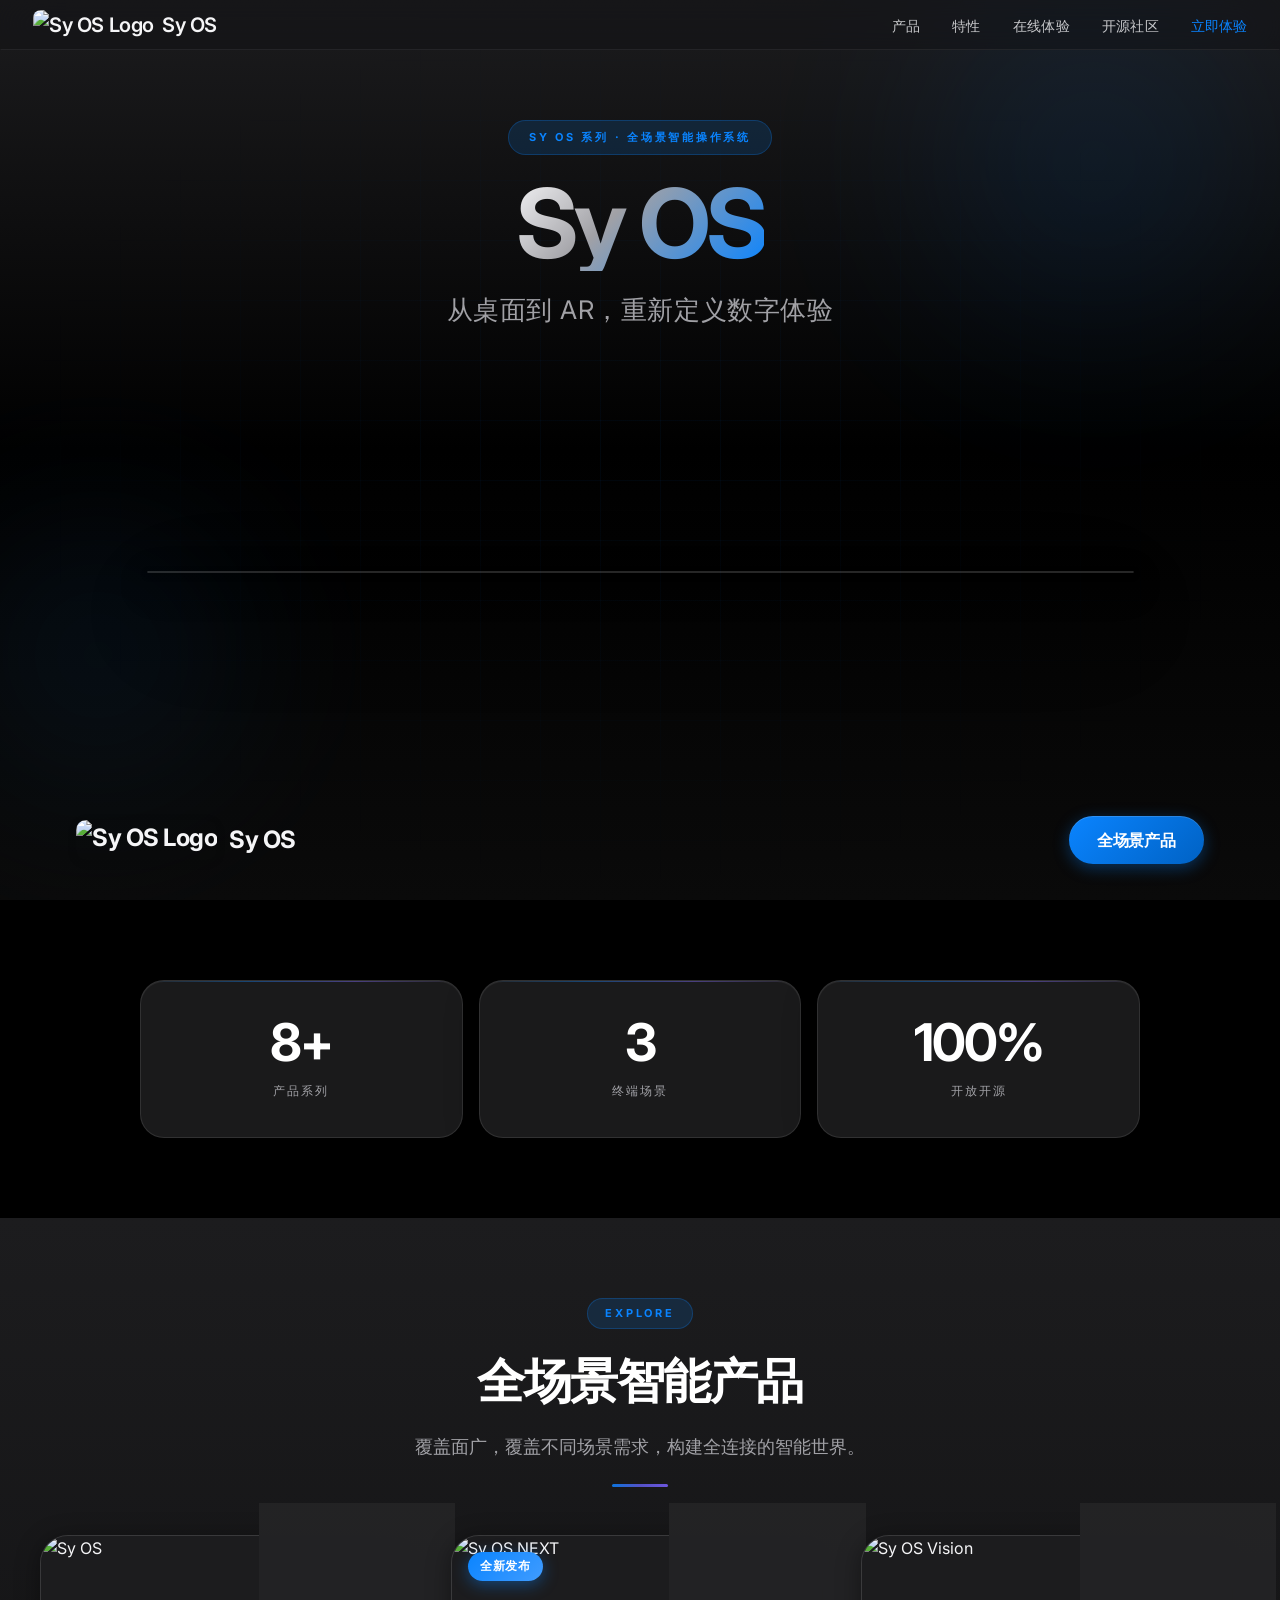
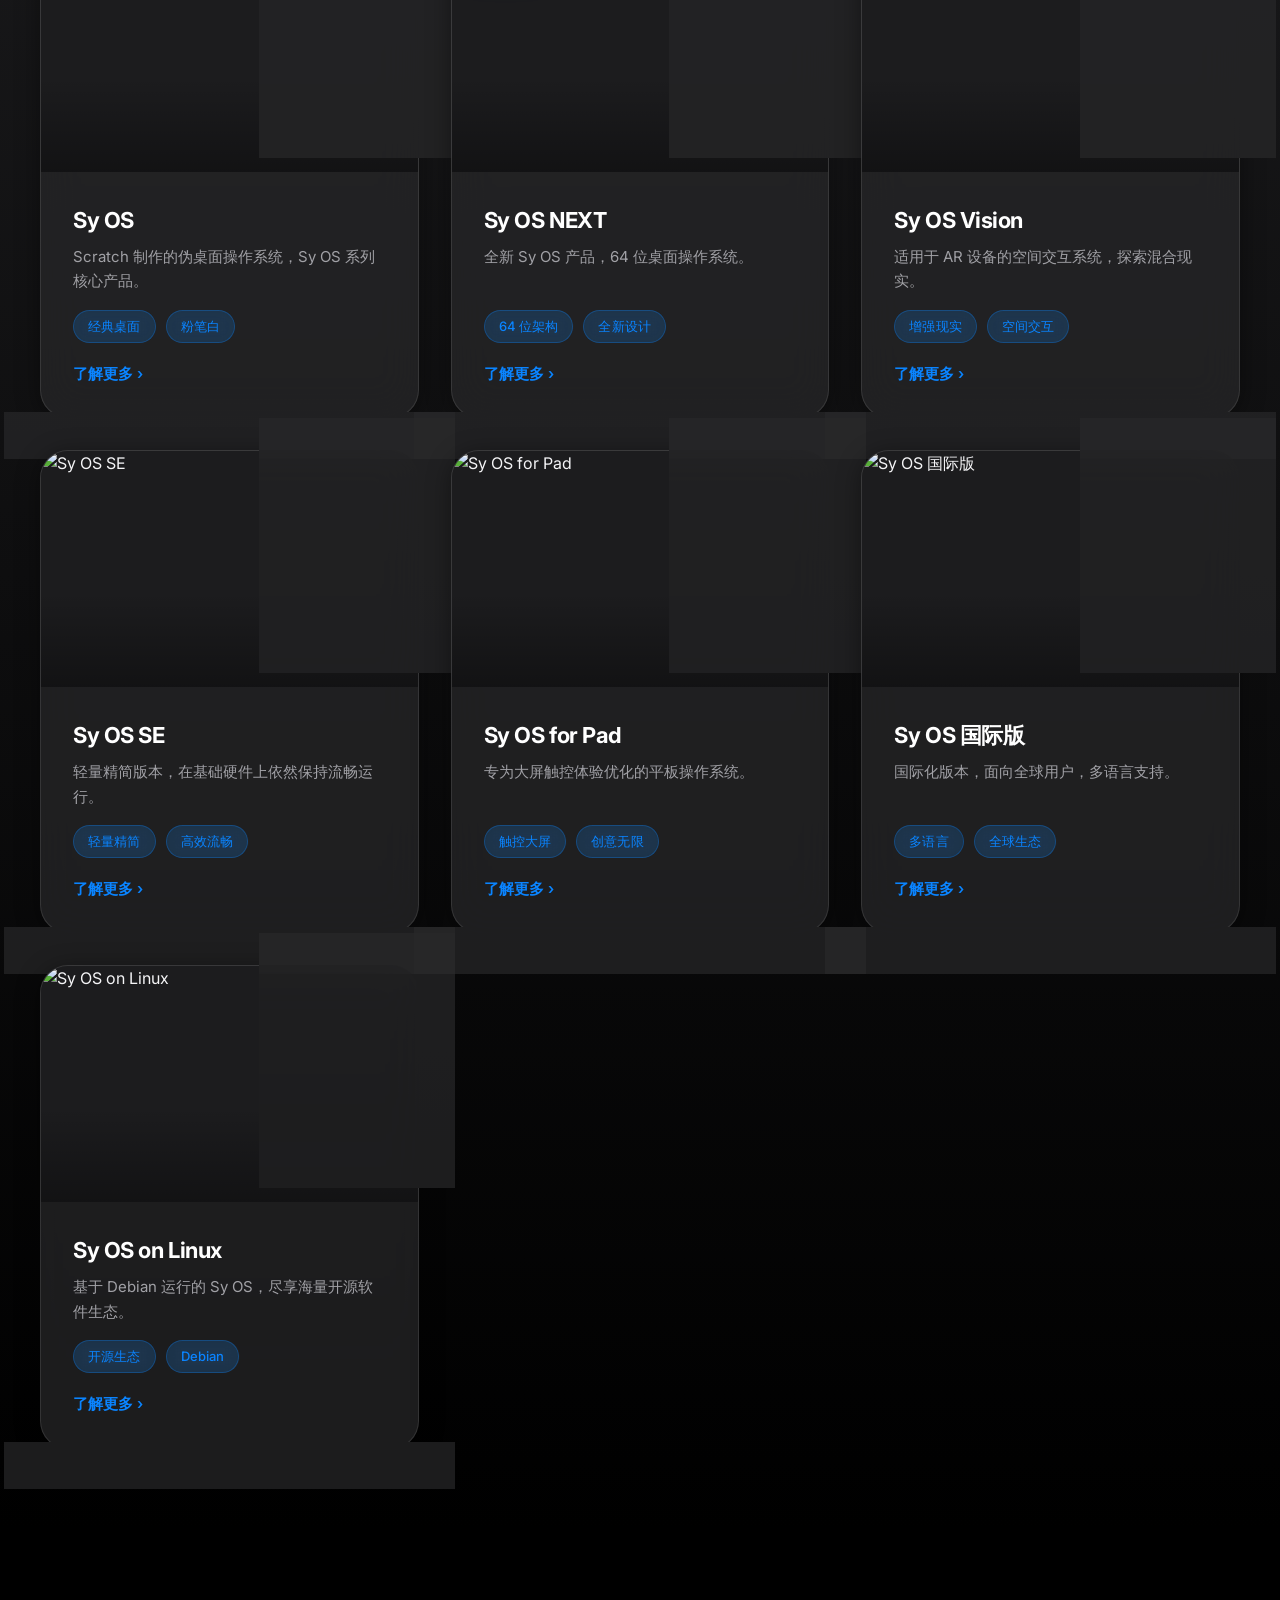
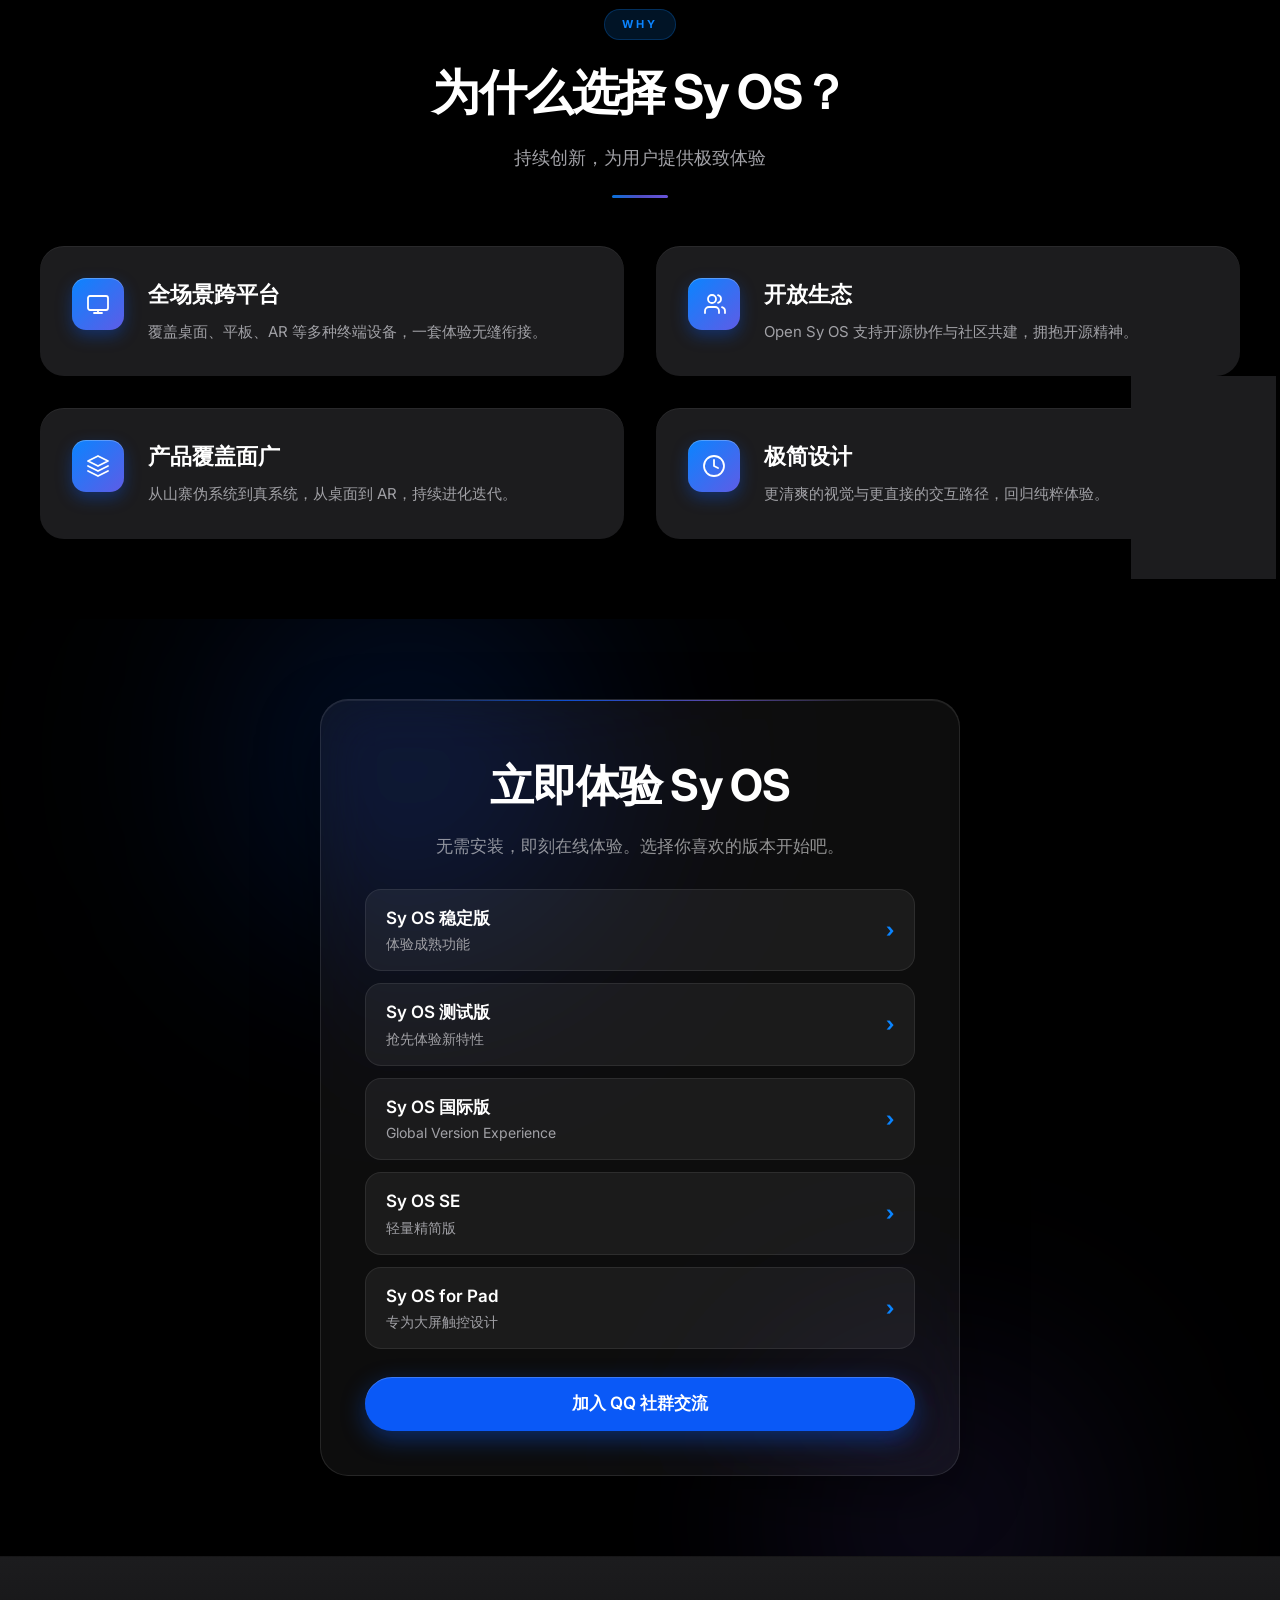
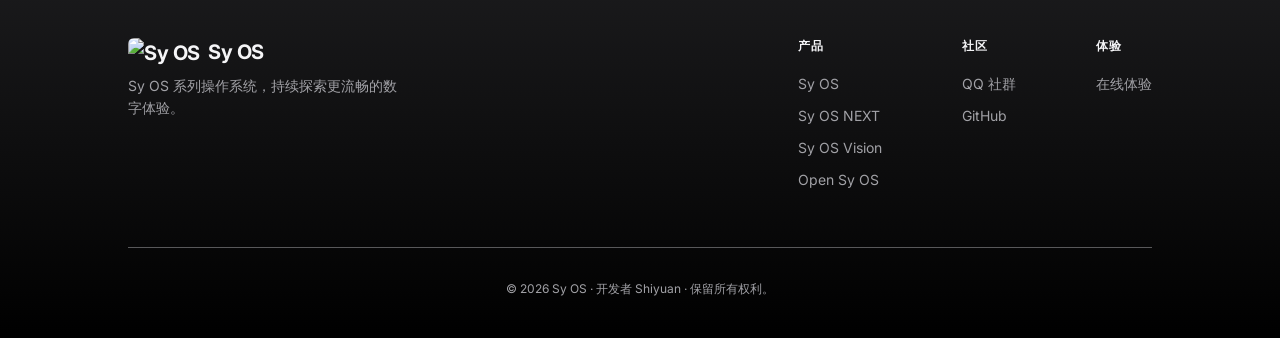
==== commit bf40d936: "feat: 重写Sy OS Website UI Co-authored-by: traeagent <traeagent@users.noreply.github.com>" ====
--- a/index.html
+++ b/index.html
@@ -1,153 +1,336 @@
 <!DOCTYPE html>
 <html lang="zh-CN">
 <head>
-  <meta charset="UTF-8">
-  <meta name="viewport" content="width=device-width, initial-scale=1.0">
-  <title>Sy OS</title>
-  <meta name="description" content="Sy OS — 面向多终端的下一代操作系统。">
-  <link rel="stylesheet" href="styles.css">
+    <meta charset="UTF-8">
+    <meta name="viewport" content="width=device-width, initial-scale=1.0">
+    <title>Sy OS - 全场景智能操作系统</title>
+    <link rel="stylesheet" href="styles.css?v=20260822">
+    <link rel="preconnect" href="https://fonts.googleapis.com">
+    <link rel="preconnect" href="https://fonts.gstatic.com" crossorigin>
+    <link href="https://fonts.googleapis.com/css2?family=Inter:wght@300;400;500;600;700&display=swap" rel="stylesheet">
 </head>
 <body>
-
-  <nav class="navbar liquid-glass">
-    <a href="index.html" class="nav-logo">Sy OS</a>
-    <div class="nav-links">
-      <a href="index.html" class="active">首页</a>
-      <a href="syos.html">Sy OS</a>
-      <a href="syos-pad.html">Pad</a>
-      <a href="syos-se.html">SE</a>
-      <a href="open-syos.html">Open</a>
-      <a href="syos-next.html">NEXT</a>
-      <a href="syos-auto.html">Auto</a>
-      <a href="syos-vision.html">Vision</a>
-      <a href="events.html">活动</a>
-    </div>
-    <button class="nav-theme-toggle" aria-label="切换主题">☀️</button>
-    <button class="nav-hamburger" aria-label="菜单"><span></span><span></span><span></span></button>
-  </nav>
-  <div class="nav-mobile liquid-glass">
-    <a href="index.html" class="active">首页</a>
-    <a href="syos.html">Sy OS</a>
-    <a href="syos-pad.html">Sy OS for Pad</a>
-    <a href="syos-se.html">Sy OS SE</a>
-    <a href="open-syos.html">Open Sy OS</a>
-    <a href="syos-next.html">Sy OS NEXT</a>
-    <a href="syos-auto.html">Sy OS Auto</a>
-    <a href="syos-vision.html">Sy OS Vision</a>
-    <a href="events.html">活动</a>
-  </div>
-
-  <section class="hero">
-    <p class="hero-eyebrow">全场景操作系统</p>
-    <h1 class="hero-title">Sy <span class="gradient">OS</span></h1>
-    <p class="hero-subtitle">覆盖桌面、平板、车载、视觉等全场景。<br>以统一架构与分布式能力，为每一块屏幕带来流畅、安全、智能的体验。</p>
-    <div class="hero-cta">
-      <a href="syos.html" class="btn-primary">探索 Sy OS</a>
-      <a href="#products" class="btn-secondary">查看全部产品 ›</a>
-    </div>
-    <div class="hero-visual liquid-glass">
-      <div class="hero-visual-label">Sy OS</div>
-    </div>
-  </section>
-
-  <section id="products" style="padding: 80px 0 120px;">
-    <div class="headline-section reveal" style="padding-bottom: 60px;">
-      <p class="headline-eyebrow">产品矩阵</p>
-      <h2 class="headline-title">为每一块屏幕<span class="gradient">而生</span></h2>
-      <p class="headline-body">从桌面到车载，从精简到旗舰，Sy OS 提供完整的产品线覆盖。</p>
-    </div>
-    <div class="product-grid">
-      <a href="syos.html" class="product-card liquid-glass reveal reveal-delay-1">
-        <div class="product-card-icon">💻</div>
-        <h3 class="product-card-name">Sy OS</h3>
-        <p class="product-card-tagline">面向桌面端的全功能操作系统，流畅、安全、高效。</p>
-        <span class="product-card-link">了解更多 <span class="arrow">›</span></span>
-      </a>
-      <a href="syos-pad.html" class="product-card liquid-glass reveal reveal-delay-2">
-        <div class="product-card-icon">📱</div>
-        <h3 class="product-card-name">Sy OS for Pad</h3>
-        <p class="product-card-tagline">为平板量身打造，触控优先，多窗口并行。</p>
-        <span class="product-card-link">了解更多 <span class="arrow">›</span></span>
-      </a>
-      <a href="syos-se.html" class="product-card liquid-glass reveal reveal-delay-3">
-        <div class="product-card-icon">⚡</div>
-        <h3 class="product-card-name">Sy OS SE</h3>
-        <p class="product-card-tagline">精简版系统，轻量高效，适配入门级设备。</p>
-        <span class="product-card-link">了解更多 <span class="arrow">›</span></span>
-      </a>
-      <a href="open-syos.html" class="product-card liquid-glass reveal reveal-delay-4">
-        <div class="product-card-icon">🔓</div>
-        <h3 class="product-card-name">Open Sy OS</h3>
-        <p class="product-card-tagline">开源开放，社区驱动，自由定制你的系统。</p>
-        <span class="product-card-link">了解更多 <span class="arrow">›</span></span>
-      </a>
-      <a href="syos-next.html" class="product-card liquid-glass reveal reveal-delay-5">
-        <div class="product-card-icon">🚀</div>
-        <h3 class="product-card-name">Sy OS NEXT</h3>
-        <p class="product-card-tagline">下一代操作系统，前沿技术，面向未来。</p>
-        <span class="product-card-link">了解更多 <span class="arrow">›</span></span>
-      </a>
-      <a href="syos-auto.html" class="product-card liquid-glass reveal reveal-delay-6">
-        <div class="product-card-icon">🚗</div>
-        <h3 class="product-card-name">Sy OS Auto</h3>
-        <p class="product-card-tagline">车载操作系统，智能座舱，安全出行。</p>
-        <span class="product-card-link">了解更多 <span class="arrow">›</span></span>
-      </a>
-      <a href="syos-vision.html" class="product-card liquid-glass reveal reveal-delay-7">
-        <div class="product-card-icon">🥽</div>
-        <h3 class="product-card-name">Sy OS Vision</h3>
-        <p class="product-card-tagline">空间计算操作系统，沉浸式视觉体验。</p>
-        <span class="product-card-link">了解更多 <span class="arrow">›</span></span>
-      </a>
-    </div>
-  </section>
-
-  <section>
-    <div class="headline-section reveal">
-      <p class="headline-eyebrow">核心优势</p>
-      <h2 class="headline-title">为什么选择 <span class="gradient">Sy OS</span></h2>
-    </div>
-    <div class="feature-grid">
-      <div class="feature-card liquid-glass reveal reveal-delay-1">
-        <div class="feature-card-icon">🔗</div>
-        <h3 class="feature-card-title">分布式架构</h3>
-        <p class="feature-card-desc">基于统一的分布式内核，应用可无缝适配桌面、平板、车载等不同终端，实现真正的跨端协同。</p>
-      </div>
-      <div class="feature-card liquid-glass reveal reveal-delay-2">
-        <div class="feature-card-icon">🛡️</div>
-        <h3 class="feature-card-title">安全可靠</h3>
-        <p class="feature-card-desc">微内核架构提供硬件级安全隔离，结合可信执行环境和应用沙箱，保障数据与隐私安全。</p>
-      </div>
-      <div class="feature-card liquid-glass reveal reveal-delay-3">
-        <div class="feature-card-icon">✨</div>
-        <h3 class="feature-card-title">极致流畅</h3>
-        <p class="feature-card-desc">自研渲染引擎与智能调度算法，确保每一次滑动、每一次点击都流畅自然。</p>
-      </div>
-      <div class="feature-card liquid-glass reveal reveal-delay-4">
-        <div class="feature-card-icon">🧠</div>
-        <h3 class="feature-card-title">AI 原生</h3>
-        <p class="feature-card-desc">系统级 AI 助手深度融入每个应用，自然语言驱动操作，让系统更懂你。</p>
-      </div>
-    </div>
-  </section>
-
-  <footer class="footer">
-    <div class="footer-nav">
-      <a href="syos.html">Sy OS</a>
-      <a href="syos-pad.html">Sy OS for Pad</a>
-      <a href="syos-se.html">Sy OS SE</a>
-      <a href="open-syos.html">Open Sy OS</a>
-      <a href="syos-next.html">Sy OS NEXT</a>
-      <a href="syos-auto.html">Sy OS Auto</a>
-      <a href="syos-vision.html">Sy OS Vision</a>
-      <a href="events.html">活动</a>
-    </div>
-    <div class="footer-legal">
-      <span>Copyright &copy; 2026 Sy OS. All rights reserved.</span>
-      <span>Designed by Shiyuan</span>
-    </div>
-  </footer>
-
-  <script src="script.js"></script>
+    <!-- 导航 - 毛玻璃 -->
+    <nav class="nav" aria-label="主导航">
+        <div class="nav-container">
+            <a href="index.html" class="nav-logo"><img src="Logo.png" alt="Sy OS Logo" class="nav-logo-img"><span>Sy OS</span></a>
+            <ul class="nav-links">
+                <li><a href="index.html#products">产品</a></li>
+                <li><a href="index.html#features">特性</a></li>
+                <li><a href="index.html#experience">在线体验</a></li>
+                <li><a href="https://github.com/Shiyuan-318" target="_blank">开源社区</a></li>
+            </ul>
+            <a href="#experience" class="nav-cta">立即体验</a>
+            <button class="nav-toggle" aria-label="打开菜单" aria-expanded="false">
+                <span></span><span></span><span></span>
+            </button>
+        </div>
+    </nav>
+
+    <!-- 英雄区 -->
+    <section id="home" class="hero">
+        <div class="hero-bg-grid"></div>
+        <div class="hero-orb hero-orb-1"></div>
+        <div class="hero-orb hero-orb-2"></div>
+
+        <div class="hero-content">
+            <span class="hero-eyebrow">SY OS 系列 · 全场景智能操作系统</span>
+            <h1 class="hero-title">Sy OS</h1>
+            <p class="hero-tagline">从桌面到 AR，重新定义数字体验</p>
+        </div>
+
+        <!-- 展示轮播 -->
+        <div class="hero-showcase">
+            <div class="carousel" id="heroCarousel">
+                <a href="syos.html" class="carousel-slide active">
+                    <img src="hero1.jpg" alt="Sy OS 展示" class="carousel-img" onerror="this.onerror=null;this.src='1145.png';">
+                    <div class="carousel-shade"></div>
+                    <div class="carousel-caption">
+                        <div>
+                            <div class="carousel-caption-title">Sy OS</div>
+                            <div class="carousel-caption-desc">Scratch 制作的伪桌面操作系统，经典之作</div>
+                        </div>
+                        <span class="carousel-link">了解更多</span>
+                    </div>
+                </a>
+                <a href="syos-next.html" class="carousel-slide">
+                    <img src="hero2.jpg" alt="Sy OS NEXT 展示" class="carousel-img" onerror="this.onerror=null;this.src='1145.png';">
+                    <div class="carousel-shade"></div>
+                    <div class="carousel-caption">
+                        <div>
+                            <div class="carousel-caption-title">Sy OS NEXT</div>
+                            <div class="carousel-caption-desc">64 位桌面操作系统，全新架构</div>
+                        </div>
+                        <span class="carousel-link">了解更多</span>
+                    </div>
+                </a>
+                <a href="syos-vision.html" class="carousel-slide">
+                    <img src="hero3.jpg" alt="Sy OS Vision 展示" class="carousel-img" onerror="this.onerror=null;this.src='1145.png';">
+                    <div class="carousel-shade"></div>
+                    <div class="carousel-caption">
+                        <div>
+                            <div class="carousel-caption-title">Sy OS Vision</div>
+                            <div class="carousel-caption-desc">为增强现实打造的空间交互系统</div>
+                        </div>
+                        <span class="carousel-link">了解更多</span>
+                    </div>
+                </a>
+                <button class="carousel-control prev" aria-label="上一张">‹</button>
+                <button class="carousel-control next" aria-label="下一张">›</button>
+                <div class="carousel-indicators">
+                    <button class="carousel-dot active" aria-label="第 1 张"></button>
+                    <button class="carousel-dot" aria-label="第 2 张"></button>
+                    <button class="carousel-dot" aria-label="第 3 张"></button>
+                </div>
+            </div>
+        </div>
+
+        <!-- 底部品牌 + 了解更多 -->
+        <div class="hero-bottom-bar">
+            <a href="index.html" class="hero-brand">
+                <img src="Logo.png" alt="Sy OS Logo" class="hero-brand-logo">
+                <span>Sy OS</span>
+            </a>
+            <a href="#products" class="btn btn-primary">全场景产品</a>
+        </div>
+    </section>
+
+    <!-- 数据 -->
+    <section class="stats" data-animate>
+        <div class="stats-container">
+            <div class="stat-card">
+                <span class="stat-number">8+</span>
+                <span class="stat-label">产品系列</span>
+            </div>
+            <div class="stat-card">
+                <span class="stat-number">3</span>
+                <span class="stat-label">终端场景</span>
+            </div>
+            <div class="stat-card">
+                <span class="stat-number">100%</span>
+                <span class="stat-label">开放开源</span>
+            </div>
+        </div>
+    </section>
+
+    <!-- 产品 -->
+    <section id="products" class="products">
+        <div class="section-header" data-animate>
+            <span class="section-eyebrow">EXPLORE</span>
+            <h2 class="section-title">全场景智能产品</h2>
+            <p class="section-subtitle">覆盖面广，覆盖不同场景需求，构建全连接的智能世界。</p>
+        </div>
+        <div class="products-grid">
+            <div class="product-card" data-animate>
+                <div class="product-image">
+                    <img src="Sy OS.jpg" alt="Sy OS" onerror="this.onerror=null;this.src='1145.png';">
+                </div>
+                <div class="product-info">
+                    <h3 class="product-title">Sy OS</h3>
+                    <p class="product-desc">Scratch 制作的伪桌面操作系统，Sy OS 系列核心产品。</p>
+                    <div class="product-meta">
+                        <span class="product-tag">经典桌面</span>
+                        <span class="product-tag">粉笔白</span>
+                    </div>
+                    <a href="syos.html" class="learn-more">了解更多 ›</a>
+                </div>
+            </div>
+
+            <div class="product-card" data-animate>
+                <div class="product-image">
+                    <img src="Sy OS NEXT.jpg" alt="Sy OS NEXT" onerror="this.onerror=null;this.src='1145.png';">
+                    <span class="product-badge">全新发布</span>
+                </div>
+                <div class="product-info">
+                    <h3 class="product-title">Sy OS NEXT</h3>
+                    <p class="product-desc">全新 Sy OS 产品，64 位桌面操作系统。</p>
+                    <div class="product-meta">
+                        <span class="product-tag">64 位架构</span>
+                        <span class="product-tag">全新设计</span>
+                    </div>
+                    <a href="syos-next.html" class="learn-more">了解更多 ›</a>
+                </div>
+            </div>
+
+            <div class="product-card" data-animate>
+                <div class="product-image">
+                    <img src="Sy OS Vision.jpg" alt="Sy OS Vision" onerror="this.onerror=null;this.src='1145.png';">
+                </div>
+                <div class="product-info">
+                    <h3 class="product-title">Sy OS Vision</h3>
+                    <p class="product-desc">适用于 AR 设备的空间交互系统，探索混合现实。</p>
+                    <div class="product-meta">
+                        <span class="product-tag">增强现实</span>
+                        <span class="product-tag">空间交互</span>
+                    </div>
+                    <a href="syos-vision.html" class="learn-more">了解更多 ›</a>
+                </div>
+            </div>
+
+            <div class="product-card" data-animate>
+                <div class="product-image">
+                    <img src="Sy OS SE.jpg" alt="Sy OS SE" onerror="this.onerror=null;this.src='1145.png';">
+                </div>
+                <div class="product-info">
+                    <h3 class="product-title">Sy OS SE</h3>
+                    <p class="product-desc">轻量精简版本，在基础硬件上依然保持流畅运行。</p>
+                    <div class="product-meta">
+                        <span class="product-tag">轻量精简</span>
+                        <span class="product-tag">高效流畅</span>
+                    </div>
+                    <a href="syos-se.html" class="learn-more">了解更多 ›</a>
+                </div>
+            </div>
+
+            <div class="product-card" data-animate>
+                <div class="product-image">
+                    <img src="Sy OS for Pad.jpg" alt="Sy OS for Pad" onerror="this.onerror=null;this.src='1145.png';">
+                </div>
+                <div class="product-info">
+                    <h3 class="product-title">Sy OS for Pad</h3>
+                    <p class="product-desc">专为大屏触控体验优化的平板操作系统。</p>
+                    <div class="product-meta">
+                        <span class="product-tag">触控大屏</span>
+                        <span class="product-tag">创意无限</span>
+                    </div>
+                    <a href="syos-pad.html" class="learn-more">了解更多 ›</a>
+                </div>
+            </div>
+
+            <div class="product-card" data-animate>
+                <div class="product-image">
+                    <img src="Sy OS 国际版.jpg" alt="Sy OS 国际版" onerror="this.onerror=null;this.src='1145.png';">
+                </div>
+                <div class="product-info">
+                    <h3 class="product-title">Sy OS 国际版</h3>
+                    <p class="product-desc">国际化版本，面向全球用户，多语言支持。</p>
+                    <div class="product-meta">
+                        <span class="product-tag">多语言</span>
+                        <span class="product-tag">全球生态</span>
+                    </div>
+                    <a href="syos-intl.html" class="learn-more">了解更多 ›</a>
+                </div>
+            </div>
+
+            <div class="product-card" data-animate>
+                <div class="product-image">
+                    <img src="Sy OS on Linux.jpg" alt="Sy OS on Linux" onerror="this.onerror=null;this.src='1145.png';">
+                </div>
+                <div class="product-info">
+                    <h3 class="product-title">Sy OS on Linux</h3>
+                    <p class="product-desc">基于 Debian 运行的 Sy OS，尽享海量开源软件生态。</p>
+                    <div class="product-meta">
+                        <span class="product-tag">开源生态</span>
+                        <span class="product-tag">Debian</span>
+                    </div>
+                    <a href="syos-linux.html" class="learn-more">了解更多 ›</a>
+                </div>
+            </div>
+        </div>
+    </section>
+
+    <!-- 特性 -->
+    <section id="features" class="features">
+        <div class="section-header" data-animate>
+            <span class="section-eyebrow">WHY</span>
+            <h2 class="section-title">为什么选择 Sy OS？</h2>
+            <p class="section-subtitle">持续创新，为用户提供极致体验</p>
+        </div>
+        <div class="features-grid">
+            <div class="feature-card" data-animate>
+                <div class="feature-icon">
+                    <svg viewBox="0 0 24 24" fill="none" stroke="currentColor" stroke-width="1.8" stroke-linecap="round" stroke-linejoin="round"><rect x="2" y="4" width="20" height="14" rx="2"/><path d="M8 21h8M12 18v3"/></svg>
+                </div>
+                <div>
+                    <h3 class="feature-title">全场景跨平台</h3>
+                    <p class="feature-desc">覆盖桌面、平板、AR 等多种终端设备，一套体验无缝衔接。</p>
+                </div>
+            </div>
+            <div class="feature-card" data-animate>
+                <div class="feature-icon">
+                    <svg viewBox="0 0 24 24" fill="none" stroke="currentColor" stroke-width="1.8" stroke-linecap="round" stroke-linejoin="round"><path d="M17 21v-2a4 4 0 0 0-4-4H7a4 4 0 0 0-4 4v2"/><circle cx="10" cy="7" r="4"/><path d="M23 21v-2a4 4 0 0 0-3-3.87M16 3.13a4 4 0 0 1 0 7.75"/></svg>
+                </div>
+                <div>
+                    <h3 class="feature-title">开放生态</h3>
+                    <p class="feature-desc">Open Sy OS 支持开源协作与社区共建，拥抱开源精神。</p>
+                </div>
+            </div>
+            <div class="feature-card" data-animate>
+                <div class="feature-icon">
+                    <svg viewBox="0 0 24 24" fill="none" stroke="currentColor" stroke-width="1.8" stroke-linecap="round" stroke-linejoin="round"><path d="M12 2 2 7l10 5 10-5-10-5z"/><path d="M2 17l10 5 10-5M2 12l10 5 10-5"/></svg>
+                </div>
+                <div>
+                    <h3 class="feature-title">产品覆盖面广</h3>
+                    <p class="feature-desc">从山寨伪系统到真系统，从桌面到 AR，持续进化迭代。</p>
+                </div>
+            </div>
+            <div class="feature-card" data-animate>
+                <div class="feature-icon">
+                    <svg viewBox="0 0 24 24" fill="none" stroke="currentColor" stroke-width="1.8" stroke-linecap="round" stroke-linejoin="round"><circle cx="12" cy="12" r="10"/><path d="M12 6v6l4 2"/></svg>
+                </div>
+                <div>
+                    <h3 class="feature-title">极简设计</h3>
+                    <p class="feature-desc">更清爽的视觉与更直接的交互路径，回归纯粹体验。</p>
+                </div>
+            </div>
+        </div>
+    </section>
+
+    <!-- 在线体验 / 社区 -->
+    <section id="experience" class="community">
+        <div class="community-halo community-halo-1"></div>
+        <div class="community-halo community-halo-2"></div>
+        <div class="community-card" data-animate>
+            <h2 class="community-title">立即体验 Sy OS</h2>
+            <p class="community-desc">无需安装，即刻在线体验。选择你喜欢的版本开始吧。</p>
+            <div class="experience-list">
+                <a href="https://ccw.site/s/RZp2zN" target="_blank" class="exp-item"><div class="exp-text"><h4>Sy OS 稳定版</h4><p>体验成熟功能</p></div><span class="exp-arrow">›</span></a>
+                <a href="https://ccw.site/s/LYwpB" target="_blank" class="exp-item"><div class="exp-text"><h4>Sy OS 测试版</h4><p>抢先体验新特性</p></div><span class="exp-arrow">›</span></a>
+                <a href="https://scratch.mit.edu/projects/1282208437" target="_blank" class="exp-item"><div class="exp-text"><h4>Sy OS 国际版</h4><p>Global Version Experience</p></div><span class="exp-arrow">›</span></a>
+                <a href="https://ccw.site/s/YRyYRB" target="_blank" class="exp-item"><div class="exp-text"><h4>Sy OS SE</h4><p>轻量精简版</p></div><span class="exp-arrow">›</span></a>
+                <a href="https://ccw.site/s/DlNRlM" target="_blank" class="exp-item"><div class="exp-text"><h4>Sy OS for Pad</h4><p>专为大屏触控设计</p></div><span class="exp-arrow">›</span></a>
+            </div>
+            <a href="https://qm.qq.com/q/bWZFbX8iwE" target="_blank" class="community-cta">加入 QQ 社群交流</a>
+        </div>
+    </section>
+
+    <!-- 页脚 -->
+    <footer class="footer">
+        <div class="footer-content">
+            <div class="footer-brand">
+                <a href="index.html" class="footer-brand-logo"><img src="Logo.png" alt="Sy OS"> Sy OS</a>
+                <p class="footer-tagline">Sy OS 系列操作系统，持续探索更流畅的数字体验。</p>
+            </div>
+            <div class="footer-links">
+                <div class="footer-column">
+                    <h4>产品</h4>
+                    <ul>
+                        <li><a href="syos.html">Sy OS</a></li>
+                        <li><a href="syos-next.html">Sy OS NEXT</a></li>
+                        <li><a href="syos-vision.html">Sy OS Vision</a></li>
+                        <li><a href="open-syos.html">Open Sy OS</a></li>
+                    </ul>
+                </div>
+                <div class="footer-column">
+                    <h4>社区</h4>
+                    <ul>
+                        <li><a href="https://qm.qq.com/q/bWZFbX8iwE" target="_blank">QQ 社群</a></li>
+                        <li><a href="https://github.com/Shiyuan-318" target="_blank">GitHub</a></li>
+                    </ul>
+                </div>
+                <div class="footer-column">
+                    <h4>体验</h4>
+                    <ul>
+                        <li><a href="#experience">在线体验</a></li>
+                    </ul>
+                </div>
+            </div>
+        </div>
+        <div class="footer-bottom">
+            <p>© 2026 Sy OS · 开发者 Shiyuan · 保留所有权利。</p>
+        </div>
+    </footer>
+
+    <script src="script.js"></script>
 </body>
-</html>
+</html>
--- a/styles.css
+++ b/styles.css
@@ -1,1133 +1,1537 @@
-/* ============================================
-   Sy OS 官网 — HarmonyOS 6 + iOS 26 融合设计系统
-   液态玻璃 / 鸿蒙粒子 / 和谐美学 / 深度材质
-   ============================================ */
-
-/* --- @property 注册 CSS 变量 --- */
-@property --mouse-x { syntax: '<percentage>'; initial-value: 50%; inherits: false; }
-@property --mouse-y { syntax: '<percentage>'; initial-value: 50%; inherits: false; }
-@property --glass-glow-opacity { syntax: '<number>'; initial-value: 0; inherits: false; }
-
-/* --- 设计令牌 --- */
+/* ============================================================
+   Sy OS 官网 · 设计系统
+   Apple-Style Dark Design System（参照 SyServer 全站风格）
+   ============================================================ */
 :root {
-  /* 色彩系统 — 鸿蒙色 + 低饱和渐变 */
-  --bg-deep: #0A0A0F;
-  --bg-surface: #111118;
-  --bg-elevated: #1a1a24;
-  --theme-primary: #6366F1;
-  --theme-secondary: #8B5CF6;
-  --theme-accent: #10B981;
-  --theme-gradient: linear-gradient(135deg, #6366F1, #8B5CF6);
-  --theme-gradient-accent: linear-gradient(135deg, #10B981, #34D399);
-  --theme-gradient-full: linear-gradient(90deg, #6366F1, #8B5CF6, #10B981);
-
-  /* 文字层级 */
-  --text-primary: rgba(255, 255, 255, 0.95);
-  --text-body: rgba(255, 255, 255, 0.75);
-  --text-secondary: rgba(255, 255, 255, 0.5);
-  --text-disabled: rgba(255, 255, 255, 0.25);
-
-  /* 液态玻璃 */
-  --liquid-glass-bg: rgba(255, 255, 255, 0.06);
-  --liquid-glass-bg-hover: rgba(255, 255, 255, 0.1);
-  --liquid-glass-border: rgba(255, 255, 255, 0.15);
-  --liquid-glass-border-bottom: rgba(255, 255, 255, 0.05);
-  --liquid-glass-highlight: inset 0 1px 1px rgba(255, 255, 255, 0.2);
-  --liquid-glass-shadow: inset 0 -1px 1px rgba(0, 0, 0, 0.1);
-  --liquid-glass-blur: blur(20px) saturate(180%);
-  --liquid-glass-blur-mobile: blur(12px) saturate(150%);
-
-  /* 毛玻璃变体 */
-  --frosted-bg: linear-gradient(135deg, rgba(255, 255, 255, 0.1), rgba(255, 255, 255, 0.05));
-  --frosted-blur: blur(12px) brightness(1.05);
-
-  /* 圆角体系 — 六级 */
-  --radius-xs: 2px;
-  --radius-sm: 4px;
-  --radius-md: 8px;
-  --radius-lg: 16px;
-  --radius-xl: 24px;
-  --radius-2xl: 32px;
-
-  /* 间距系统 — 4px 基础 */
-  --space-1: 4px;
-  --space-2: 8px;
-  --space-3: 12px;
-  --space-4: 16px;
-  --space-6: 24px;
-  --space-8: 32px;
-  --space-12: 48px;
-  --space-16: 64px;
-
-  /* 动效时间 */
-  --transition-fast: 150ms;
-  --transition-base: 300ms;
-  --transition-slow: 500ms;
-
-  /* 动效曲线 — Apple 标准 */
-  --ease-in: cubic-bezier(0.32, 0.72, 0, 1);
-  --ease-standard: cubic-bezier(0.4, 0.0, 0.2, 1);
-  --ease-out: cubic-bezier(0.4, 0.14, 0.3, 1);
-
-  /* 深度阴影 — Color Bloom */
-  --shadow-sm: 0 2px 8px rgba(99, 102, 241, 0.06), 0 1px 2px rgba(0, 0, 0, 0.3);
-  --shadow-md: 0 8px 24px rgba(99, 102, 241, 0.08), 0 2px 8px rgba(0, 0, 0, 0.4);
-  --shadow-lg: 0 16px 48px rgba(99, 102, 241, 0.1), 0 4px 16px rgba(0, 0, 0, 0.5);
-  --shadow-xl: 0 24px 64px rgba(99, 102, 241, 0.12), 0 8px 24px rgba(0, 0, 0, 0.6);
-
-  /* Z-Index 层级 */
-  --z-particles: 0;
-  --z-content: 10;
-  --z-glass: 20;
-  --z-overlay: 30;
-  --z-nav: 40;
-
-  /* 字体 */
-  --font-cn: 'HarmonyOS Sans', 'PingFang SC', -apple-system, 'SF Pro Display', sans-serif;
-  --font-en: 'SF Pro Display', 'Inter', -apple-system, sans-serif;
-  --font: var(--font-cn);
-
-  /* 导航高度 */
-  --nav-h: 52px;
-}
-
-/* --- 浅色主题 --- */
-[data-theme="light"] {
-  --bg-deep: #F5F5F7;
-  --bg-surface: #EFEFF2;
-  --bg-elevated: #E8E8ED;
-  --text-primary: rgba(0, 0, 0, 0.9);
-  --text-body: rgba(0, 0, 0, 0.7);
-  --text-secondary: rgba(0, 0, 0, 0.45);
-  --text-disabled: rgba(0, 0, 0, 0.25);
-  --liquid-glass-bg: rgba(255, 255, 255, 0.6);
-  --liquid-glass-bg-hover: rgba(255, 255, 255, 0.75);
-  --liquid-glass-border: rgba(255, 255, 255, 0.5);
-  --liquid-glass-border-bottom: rgba(255, 255, 255, 0.2);
-  --liquid-glass-highlight: inset 0 1px 1px rgba(255, 255, 255, 0.8);
-  --liquid-glass-shadow: inset 0 -1px 1px rgba(0, 0, 0, 0.05);
-  --frosted-bg: linear-gradient(135deg, rgba(255, 255, 255, 0.7), rgba(255, 255, 255, 0.5));
-  --shadow-sm: 0 2px 8px rgba(99, 102, 241, 0.08), 0 1px 2px rgba(0, 0, 0, 0.06);
-  --shadow-md: 0 8px 24px rgba(99, 102, 241, 0.1), 0 2px 8px rgba(0, 0, 0, 0.08);
-  --shadow-lg: 0 16px 48px rgba(99, 102, 241, 0.12), 0 4px 16px rgba(0, 0, 0, 0.1);
-  --shadow-xl: 0 24px 64px rgba(99, 102, 241, 0.14), 0 8px 24px rgba(0, 0, 0, 0.12);
-}
-
-/* --- Reset --- */
-*, *::before, *::after { margin: 0; padding: 0; box-sizing: border-box; }
+    /* 颜色 - 苹果深色 */
+    --color-primary: #0a84ff;
+    --color-primary-hover: #409cff;
+    --color-accent: #2997ff;
+    --color-text: #f5f5f7;
+    --color-text-secondary: #a1a1a6;
+    --color-background: #000000;
+    --color-background-secondary: #1c1c1e;
+    --color-background-dark: #000000;
+    --color-border: #38383a;
+
+    /* 排版 —— 全站鸿蒙字体（优先本地，回退 Inter / 系统字体），保证中文显示正常 */
+    --font-family: 'HarmonyOS Sans SC', 'HarmonyOS Sans', 'Inter', -apple-system, BlinkMacSystemFont, 'Segoe UI', Roboto, 'PingFang SC', 'Microsoft YaHei', sans-serif;
+
+    /* 间距 */
+    --spacing-xs: 0.5rem;
+    --spacing-sm: 1rem;
+    --spacing-md: 1.5rem;
+    --spacing-lg: 2rem;
+    --spacing-xl: 3rem;
+    --spacing-xxl: 5rem;
+
+    /* 圆角 */
+    --radius-sm: 8px;
+    --radius-md: 12px;
+    --radius-lg: 18px;
+    --radius-xl: 28px;
+
+    /* 过渡 */
+    --transition-fast: 0.2s ease;
+    --transition-normal: 0.3s ease;
+    --transition-slow: 0.5s ease;
+}
+
+/* Reset & Base */
+* {
+    margin: 0;
+    padding: 0;
+    box-sizing: border-box;
+}
 
 html {
-  scroll-behavior: smooth;
-  -webkit-font-smoothing: antialiased;
-  -moz-osx-font-smoothing: grayscale;
+    scroll-behavior: smooth;
+    -webkit-text-size-adjust: 100%;
 }
 
 body {
-  font-family: var(--font);
-  background: var(--bg-deep);
-  color: var(--text-primary);
-  line-height: 1.47;
-  overflow-x: hidden;
-  min-height: 100vh;
-  position: relative;
-}
-
-a { color: var(--theme-primary); text-decoration: none; transition: color var(--transition-fast) var(--ease-standard); }
-a:hover { text-decoration: underline; }
-img { max-width: 100%; display: block; }
-ul, ol { list-style: none; }
-
-/* --- 减少动效无障碍 --- */
-@media (prefers-reduced-motion: reduce) {
-  *, *::before, *::after {
-    animation-duration: 0.01ms !important;
-    animation-iteration-count: 1 !important;
-    transition-duration: 150ms !important;
-  }
-  #particles-canvas { display: none; }
-}
-
-/* ========== 液态玻璃工具类 ========== */
-.liquid-glass {
-  background: var(--liquid-glass-bg);
-  backdrop-filter: var(--liquid-glass-blur);
-  -webkit-backdrop-filter: var(--liquid-glass-blur);
-  border: 1px solid var(--liquid-glass-border);
-  border-bottom-color: var(--liquid-glass-border-bottom);
-  box-shadow: var(--liquid-glass-highlight), var(--liquid-glass-shadow), var(--shadow-sm);
-  position: relative;
-  overflow: hidden;
-}
-
-.liquid-glass::before {
-  content: '';
-  position: absolute;
-  inset: 0;
-  background: radial-gradient(
-    600px circle at var(--mouse-x) var(--mouse-y),
-    rgba(99, 102, 241, 0.08),
-    transparent 40%
-  );
-  pointer-events: none;
-  opacity: var(--glass-glow-opacity);
-  transition: opacity var(--transition-base) var(--ease-standard);
-  z-index: 1;
-}
-
-.liquid-glass:hover {
-  --glass-glow-opacity: 1;
-  background: var(--liquid-glass-bg-hover);
-}
-
-.frosted {
-  background: var(--frosted-bg);
-  backdrop-filter: var(--frosted-blur);
-  -webkit-backdrop-filter: var(--frosted-blur);
-  border-top: 1px solid rgba(255, 255, 255, 0.1);
-}
-
-/* ========== 粒子画布 ========== */
-#particles-canvas {
-  position: fixed;
-  inset: 0;
-  z-index: var(--z-particles);
-  pointer-events: none;
-}
-
-/* ========== 导航栏 — 液态玻璃 ========== */
-.navbar {
-  position: fixed;
-  top: 12px;
-  left: 50%;
-  transform: translateX(-50%);
-  z-index: var(--z-nav);
-  width: calc(100% - 48px);
-  max-width: 980px;
-  height: var(--nav-h);
-  border-radius: var(--radius-xl);
-  padding: 0 var(--space-6);
-  display: flex;
-  align-items: center;
-  justify-content: space-between;
-  transition: all var(--transition-base) var(--ease-standard);
-  will-change: transform, opacity;
+    font-family: var(--font-family);
+    color: var(--color-text);
+    background-color: var(--color-background);
+    line-height: 1.5;
+    -webkit-font-smoothing: antialiased;
+    -moz-osx-font-smoothing: grayscale;
+}
+
+a {
+    text-decoration: none;
+    color: inherit;
+}
+
+img {
+    display: block;
+    max-width: 100%;
+}
+
+ul {
+    list-style: none;
+}
+
+::selection {
+    background: rgba(10, 132, 255, 0.4);
+    color: #ffffff;
+}
+
+/* ============================================================
+   导航 - Liquid Glass（顶部通栏 → 滚动后悬浮圆角胶囊 → 下滑隐藏）
+   ============================================================ */
+.nav {
+    position: fixed;
+    top: 0;
+    left: 50%;
+    transform: translateX(-50%);
+    width: 100%;
+    max-width: 100%;
+    z-index: 1000;
+    border-radius: 0;
+    background: rgba(20, 20, 22, 0.58);
+    backdrop-filter: blur(24px) saturate(180%);
+    -webkit-backdrop-filter: blur(24px) saturate(180%);
+    border: 1px solid transparent;
+    border-bottom-color: rgba(56, 56, 58, 0.45);
+    box-shadow: none;
+    transition:
+        top 0.45s cubic-bezier(0.16, 1, 0.3, 1),
+        width 0.45s cubic-bezier(0.16, 1, 0.3, 1),
+        max-width 0.45s cubic-bezier(0.16, 1, 0.3, 1),
+        border-radius 0.45s cubic-bezier(0.16, 1, 0.3, 1),
+        background 0.45s cubic-bezier(0.16, 1, 0.3, 1),
+        border-color 0.45s cubic-bezier(0.16, 1, 0.3, 1);
+    will-change: width, top;
+}
+
+.nav.scrolled {
+    top: 16px;
+    width: 960px;
+    max-width: calc(100% - 32px);
+    border-radius: 100px;
+    background: rgba(28, 28, 30, 0.42);
+    border-color: rgba(255, 255, 255, 0.08);
+    box-shadow:
+        0 8px 32px rgba(0, 0, 0, 0.5),
+        inset 0 1px 0 rgba(255, 255, 255, 0.06);
+}
+
+.nav.nav-hidden {
+    transform: translateX(-50%) translateY(-80px);
+    opacity: 0;
+    pointer-events: none;
+}
+
+.nav-container {
+    position: relative;
+    z-index: 2;
+    max-width: none;
+    margin: 0;
+    padding: 0 32px;
+    height: 48px;
+    display: flex;
+    align-items: center;
+    justify-content: space-between;
+    gap: 24px;
+}
+
+.nav-page-title {
+    position: absolute;
+    left: 0;
+    right: 0;
+    top: 50%;
+    transform: translateY(-50%);
+    text-align: center;
+    font-size: 1rem;
+    font-weight: 600;
+    color: var(--color-text);
+    letter-spacing: -0.01em;
+    opacity: 0;
+    pointer-events: none;
+    transition: opacity 0.3s ease;
+    white-space: nowrap;
+}
+
+.nav.scrolled.show-page-title .nav-page-title {
+    opacity: 1;
 }
 
 .nav-logo {
-  font-family: var(--font-en);
-  font-size: 1.125rem;
-  font-weight: 700;
-  background: var(--theme-gradient);
-  -webkit-background-clip: text;
-  -webkit-text-fill-color: transparent;
-  background-clip: text;
-  letter-spacing: -0.02em;
-  text-decoration: none;
-  flex-shrink: 0;
-  z-index: 2;
+    font-size: 1.25rem;
+    font-weight: 600;
+    color: var(--color-text);
+    letter-spacing: -0.02em;
+    display: flex;
+    align-items: center;
+    gap: 0.5rem;
+}
+
+.nav-logo-img {
+    height: 30px;
+    width: auto;
+    border-radius: var(--radius-sm);
 }
 
 .nav-links {
-  display: flex;
-  align-items: center;
-  gap: var(--space-1);
-  z-index: 2;
+    display: flex;
+    gap: 32px;
+    margin-left: auto;
 }
 
 .nav-links a {
-  font-family: var(--font-en);
-  font-size: 0.8125rem;
-  font-weight: 500;
-  color: var(--text-secondary);
-  padding: var(--space-2) var(--space-3);
-  border-radius: var(--radius-md);
-  transition: all var(--transition-fast) var(--ease-standard);
-  text-decoration: none;
-  white-space: nowrap;
-  position: relative;
-}
-
-.nav-links a:hover {
-  color: var(--text-primary);
-  background: rgba(255, 255, 255, 0.06);
-  text-decoration: none;
-}
-
-.nav-links a.active {
-  color: var(--text-primary);
-  background: rgba(255, 255, 255, 0.1);
-}
-
-/* 主题切换按钮 */
-.nav-theme-toggle {
-  width: 32px;
-  height: 32px;
-  border-radius: var(--radius-md);
-  background: rgba(255, 255, 255, 0.06);
-  border: 1px solid rgba(255, 255, 255, 0.08);
-  color: var(--text-secondary);
-  cursor: pointer;
-  display: flex;
-  align-items: center;
-  justify-content: center;
-  font-size: 0.875rem;
-  transition: all var(--transition-fast) var(--ease-standard);
-  z-index: 2;
-  flex-shrink: 0;
-  margin-left: var(--space-2);
-}
-
-.nav-theme-toggle:hover {
-  background: rgba(255, 255, 255, 0.1);
-  color: var(--text-primary);
-}
-
-/* 汉堡菜单 */
-.nav-hamburger {
-  display: none;
-  flex-direction: column;
-  gap: 5px;
-  cursor: pointer;
-  padding: var(--space-2);
-  border: none;
-  background: none;
-  z-index: 2;
-}
-
-.nav-hamburger span {
-  width: 18px;
-  height: 1.5px;
-  background: var(--text-primary);
-  border-radius: 1px;
-  transition: all var(--transition-base) var(--ease-standard);
-}
-
-.nav-hamburger.open span:nth-child(1) { transform: rotate(45deg) translate(4.5px, 4.5px); }
-.nav-hamburger.open span:nth-child(2) { opacity: 0; }
-.nav-hamburger.open span:nth-child(3) { transform: rotate(-45deg) translate(4.5px, -4.5px); }
-
-/* 移动端菜单 */
-.nav-mobile {
-  display: none;
-  position: fixed;
-  top: calc(var(--nav-h) + 24px);
-  left: 24px;
-  right: 24px;
-  z-index: var(--z-overlay);
-  border-radius: var(--radius-xl);
-  padding: var(--space-4);
-  flex-direction: column;
-  gap: var(--space-1);
-}
-
-.nav-mobile.open { display: flex; }
-
-.nav-mobile a {
-  font-family: var(--font);
-  font-size: 1rem;
-  font-weight: 500;
-  color: var(--text-body);
-  padding: var(--space-3) var(--space-4);
-  border-radius: var(--radius-lg);
-  transition: all var(--transition-fast) var(--ease-standard);
-  text-decoration: none;
-}
-
-.nav-mobile a:hover,
-.nav-mobile a.active {
-  color: var(--text-primary);
-  background: rgba(255, 255, 255, 0.06);
-  text-decoration: none;
-}
-
-/* ========== Hero — 超大标题 ========== */
+    font-size: 0.875rem;
+    color: var(--color-text);
+    opacity: 0.8;
+    transition: var(--transition-fast);
+    letter-spacing: 0.02em;
+}
+
+.nav-links a:hover,
+.nav-links a.nav-current {
+    opacity: 1;
+    color: var(--color-primary);
+}
+
+.nav-cta {
+    font-size: 0.875rem;
+    color: var(--color-primary);
+    font-weight: 500;
+    transition: var(--transition-fast);
+    margin-left: 8px;
+}
+
+.nav-cta:hover {
+    color: var(--color-primary-hover);
+}
+
+.nav-toggle {
+    display: none;
+    flex-direction: column;
+    justify-content: center;
+    gap: 5px;
+    width: 40px;
+    height: 40px;
+    margin-left: auto;
+    padding: 0;
+    background: transparent;
+    border: none;
+    cursor: pointer;
+    position: relative;
+    z-index: 3;
+}
+
+.nav-toggle span {
+    display: block;
+    width: 22px;
+    height: 2px;
+    margin: 0 auto;
+    background: var(--color-text);
+    border-radius: 2px;
+    transition: transform 0.35s cubic-bezier(0.16, 1, 0.3, 1),
+                opacity 0.25s ease;
+}
+
+.nav-toggle:hover span {
+    background: #ffffff;
+}
+
+.nav.menu-open .nav-toggle span:nth-child(1) {
+    transform: translateY(7px) rotate(45deg);
+}
+
+.nav.menu-open .nav-toggle span:nth-child(2) {
+    opacity: 0;
+    transform: scaleX(0);
+}
+
+.nav.menu-open .nav-toggle span:nth-child(3) {
+    transform: translateY(-7px) rotate(-45deg);
+}
+
+@media (max-width: 768px) {
+    .nav {
+        left: 0;
+        right: 0;
+        transform: none;
+        width: 100%;
+        max-width: 100%;
+        top: 0;
+        border-radius: 0;
+        background: rgba(20, 20, 22, 0.58);
+        backdrop-filter: blur(24px) saturate(180%);
+        -webkit-backdrop-filter: blur(24px) saturate(180%);
+        border: 1px solid transparent;
+        border-bottom-color: rgba(56, 56, 58, 0.45);
+        box-shadow: none;
+    }
+
+    .nav.scrolled {
+        left: 12px;
+        right: 12px;
+        width: auto;
+        max-width: none;
+        top: 12px;
+        border-radius: 100px;
+        background: rgba(28, 28, 30, 0.65);
+        border: 1px solid rgba(255, 255, 255, 0.1);
+        box-shadow:
+            0 8px 32px rgba(0, 0, 0, 0.5),
+            inset 0 1px 0 rgba(255, 255, 255, 0.08);
+    }
+
+    .nav.nav-hidden {
+        transform: translateY(-100%);
+    }
+
+    .nav.menu-open {
+        backdrop-filter: none;
+        -webkit-backdrop-filter: none;
+    }
+
+    .nav-links {
+        position: absolute;
+        top: calc(100% + 10px);
+        left: 0;
+        right: 0;
+        flex-direction: column;
+        gap: 0;
+        padding: 8px;
+        background: rgba(28, 28, 30, 0.6);
+        backdrop-filter: blur(40px) saturate(180%);
+        -webkit-backdrop-filter: blur(40px) saturate(180%);
+        border: 1px solid rgba(255, 255, 255, 0.12);
+        border-radius: 18px;
+        box-shadow:
+            0 16px 48px rgba(0, 0, 0, 0.55),
+            inset 0 1px 0 rgba(255, 255, 255, 0.08);
+        margin-left: 0;
+        z-index: 10;
+        /* 收起时完全隐藏 */
+        display: none;
+        opacity: 0;
+        transform: translateY(-10px) scale(0.97);
+        transform-origin: top right;
+        pointer-events: none;
+        transition: opacity 0.4s cubic-bezier(0.16, 1, 0.3, 1),
+                    transform 0.5s cubic-bezier(0.16, 1, 0.3, 1);
+    }
+
+    .nav-toggle {
+        display: flex;
+    }
+
+    .nav.menu-open .nav-links {
+        display: flex;
+        pointer-events: auto;
+    }
+
+    .nav.menu-open .nav-links.is-shown {
+        opacity: 1;
+        transform: translateY(0) scale(1);
+    }
+
+    .nav.menu-open .nav-links li {
+        width: 100%;
+        opacity: 0;
+        transform: translateY(-4px);
+        transition: opacity 0.35s ease, transform 0.35s cubic-bezier(0.16, 1, 0.3, 1);
+    }
+
+    .nav.menu-open .nav-links.is-shown li:nth-child(1) { opacity: 1; transform: translateY(0); transition-delay: 0.08s; }
+    .nav.menu-open .nav-links.is-shown li:nth-child(2) { opacity: 1; transform: translateY(0); transition-delay: 0.13s; }
+    .nav.menu-open .nav-links.is-shown li:nth-child(3) { opacity: 1; transform: translateY(0); transition-delay: 0.18s; }
+    .nav.menu-open .nav-links.is-shown li:nth-child(4) { opacity: 1; transform: translateY(0); transition-delay: 0.23s; }
+    .nav.menu-open .nav-links.is-shown li:nth-child(5) { opacity: 1; transform: translateY(0); transition-delay: 0.28s; }
+
+    .nav.menu-open .nav-links a {
+        display: block;
+        padding: 12px 16px;
+        font-size: 0.9375rem;
+        border-radius: 10px;
+        opacity: 0.9;
+        transition: background 0.2s ease, opacity 0.2s ease;
+    }
+
+    .nav.menu-open .nav-links a:hover,
+    .nav.menu-open .nav-links a.nav-current {
+        background: rgba(255, 255, 255, 0.08);
+        opacity: 1;
+    }
+
+    .nav-page-title {
+        display: none;
+    }
+}
+
+/* ============================================================
+   按钮
+   ============================================================ */
+.btn {
+    display: inline-flex;
+    align-items: center;
+    justify-content: center;
+    padding: 0.75rem 1.75rem;
+    font-size: 1rem;
+    font-weight: 600;
+    font-family: var(--font-family);
+    border-radius: 980px;
+    transition: all 0.3s cubic-bezier(0.4, 0, 0.2, 1);
+    cursor: pointer;
+    border: none;
+    letter-spacing: -0.01em;
+}
+
+.btn-primary {
+    background: linear-gradient(135deg, #0a84ff 0%, #0062c4 100%);
+    color: #ffffff;
+    box-shadow: 0 4px 16px rgba(10, 132, 255, 0.35), inset 0 1px 0 rgba(255, 255, 255, 0.15);
+}
+
+.btn-primary:hover {
+    background: linear-gradient(135deg, #409cff 0%, #0077ed 100%);
+    box-shadow: 0 8px 24px rgba(10, 132, 255, 0.45), inset 0 1px 0 rgba(255, 255, 255, 0.15);
+    transform: translateY(-1px);
+}
+
+.btn-primary:active {
+    transform: translateY(0) scale(0.97);
+}
+
+.btn-secondary {
+    background: rgba(10, 132, 255, 0.15);
+    color: var(--color-primary);
+    border: 1px solid rgba(10, 132, 255, 0.3);
+}
+
+.btn-secondary:hover {
+    background: rgba(10, 132, 255, 0.25);
+    border-color: rgba(10, 132, 255, 0.4);
+    transform: translateY(-1px);
+}
+
+.btn-large {
+    padding: 1rem 2.5rem;
+    font-size: 1.125rem;
+}
+
+/* ============================================================
+   英雄区 Hero（标题 + 展示轮播 + 底部品牌栏 + 光晕背景）
+   ============================================================ */
 .hero {
-  min-height: 100vh;
-  display: flex;
-  flex-direction: column;
-  align-items: center;
-  justify-content: center;
-  text-align: center;
-  padding: 120px var(--space-6) 80px;
-  position: relative;
-  z-index: var(--z-content);
+    min-height: 100vh;
+    display: flex;
+    flex-direction: column;
+    align-items: center;
+    text-align: center;
+    padding: 96px 24px 28px;
+    background: linear-gradient(180deg, #1c1c1e 0%, #000000 50%, #0a0a0a 100%);
+    position: relative;
+    overflow: hidden;
+}
+
+.hero-bg-grid {
+    position: absolute;
+    inset: 0;
+    background-image:
+        linear-gradient(rgba(10, 132, 255, 0.05) 1px, transparent 1px),
+        linear-gradient(90deg, rgba(10, 132, 255, 0.05) 1px, transparent 1px);
+    background-size: 60px 60px;
+    mask-image: radial-gradient(ellipse at center, #000 0%, transparent 70%);
+    -webkit-mask-image: radial-gradient(ellipse at center, #000 0%, transparent 70%);
+    z-index: 0;
+    pointer-events: none;
+}
+
+.hero-orb {
+    position: absolute;
+    border-radius: 50%;
+    filter: blur(80px);
+    opacity: 0.35;
+    z-index: 0;
+    pointer-events: none;
+    animation: orbFloat 12s ease-in-out infinite;
+}
+
+.hero-orb-1 {
+    width: 500px;
+    height: 500px;
+    background: radial-gradient(circle, rgba(0, 113, 227, 0.4) 0%, transparent 70%);
+    top: -10%;
+    right: -5%;
+}
+
+.hero-orb-2 {
+    width: 400px;
+    height: 400px;
+    background: radial-gradient(circle, rgba(41, 151, 255, 0.3) 0%, transparent 70%);
+    bottom: 5%;
+    left: -8%;
+    animation-delay: -4s;
+}
+
+@keyframes orbFloat {
+    0%, 100% { transform: translate(0, 0) scale(1); }
+    33% { transform: translate(30px, -20px) scale(1.05); }
+    66% { transform: translate(-20px, 15px) scale(0.95); }
+}
+
+.hero-content {
+    max-width: 720px;
+    z-index: 2;
+    display: flex;
+    flex-direction: column;
+    align-items: center;
+    text-align: center;
+    gap: 1.25rem;
+    margin-top: 24px;
 }
 
 .hero-eyebrow {
-  font-size: 1rem;
-  font-weight: 600;
-  color: var(--text-secondary);
-  margin-bottom: var(--space-3);
-  letter-spacing: -0.01em;
+    display: inline-block;
+    font-size: 0.6875rem;
+    font-weight: 700;
+    letter-spacing: 0.25em;
+    color: var(--color-primary);
+    background: rgba(10, 132, 255, 0.15);
+    border: 1px solid rgba(10, 132, 255, 0.25);
+    padding: 0.5rem 1.25rem;
+    border-radius: 100px;
 }
 
 .hero-title {
-  font-family: var(--font-en);
-  font-size: clamp(3.5rem, 10vw, 7rem);
-  font-weight: 700;
-  line-height: 1.05;
-  letter-spacing: -0.04em;
-  margin-bottom: var(--space-4);
-}
-
-.hero-title .gradient {
-  background: var(--theme-gradient-full);
-  -webkit-background-clip: text;
-  -webkit-text-fill-color: transparent;
-  background-clip: text;
-}
-
-.hero-subtitle {
-  font-size: clamp(1.125rem, 2.5vw, 1.5rem);
-  font-weight: 500;
-  color: var(--text-body);
-  max-width: 640px;
-  line-height: 1.5;
-  margin-bottom: var(--space-8);
-  letter-spacing: -0.01em;
-}
-
-.hero-cta {
-  display: flex;
-  gap: var(--space-4);
-  align-items: center;
-  flex-wrap: wrap;
-  justify-content: center;
-}
-
-.hero-visual {
-  margin-top: var(--space-12);
-  width: min(88vw, 940px);
-  aspect-ratio: 16/10;
-  border-radius: var(--radius-xl);
-  background: linear-gradient(145deg, rgba(99, 102, 241, 0.08), rgba(139, 92, 242, 0.04), rgba(16, 185, 129, 0.03));
-  position: relative;
-  overflow: hidden;
-  box-shadow: var(--shadow-xl);
-  will-change: transform;
-}
-
-.hero-visual::before {
-  content: '';
-  position: absolute;
-  inset: 0;
-  background: radial-gradient(circle at 30% 40%, rgba(99, 102, 241, 0.12) 0%, transparent 50%),
-              radial-gradient(circle at 70% 60%, rgba(139, 92, 242, 0.08) 0%, transparent 50%),
-              radial-gradient(circle at 50% 80%, rgba(16, 185, 129, 0.06) 0%, transparent 50%);
-  animation: ambientShift 20s ease-in-out infinite alternate;
-}
-
-@keyframes ambientShift {
-  0% { transform: translate(0, 0) scale(1); }
-  100% { transform: translate(-2%, 1%) scale(1.02); }
-}
-
-.hero-visual-label {
-  position: absolute;
-  inset: 0;
-  display: flex;
-  align-items: center;
-  justify-content: center;
-  font-family: var(--font-en);
-  font-size: 1.5rem;
-  font-weight: 600;
-  color: var(--text-disabled);
-  letter-spacing: 0.05em;
-}
-
-/* ========== 按钮 ========== */
-.btn-primary {
-  display: inline-flex;
-  align-items: center;
-  gap: var(--space-2);
-  font-family: var(--font);
-  font-size: 1rem;
-  font-weight: 600;
-  padding: 12px 24px;
-  border-radius: var(--radius-lg);
-  background: var(--theme-gradient);
-  color: #fff;
-  border: none;
-  cursor: pointer;
-  text-decoration: none;
-  transition: all var(--transition-fast) var(--ease-standard);
-  position: relative;
-  overflow: hidden;
-  -webkit-tap-highlight-color: transparent;
-}
-
-.btn-primary:hover {
-  filter: brightness(1.1);
-  box-shadow: 0 4px 16px rgba(99, 102, 241, 0.3);
-  text-decoration: none;
-  color: #fff;
-  transform: translateY(-1px);
-}
-
-.btn-primary:active {
-  transform: scale(0.96);
-  transition-duration: 100ms;
-}
-
-.btn-secondary {
-  display: inline-flex;
-  align-items: center;
-  gap: var(--space-2);
-  font-family: var(--font);
-  font-size: 1rem;
-  font-weight: 600;
-  padding: 12px 24px;
-  border-radius: var(--radius-lg);
-  background: var(--liquid-glass-bg);
-  color: var(--theme-primary);
-  border: 1px solid var(--liquid-glass-border);
-  cursor: pointer;
-  text-decoration: none;
-  transition: all var(--transition-fast) var(--ease-standard);
-  -webkit-tap-highlight-color: transparent;
-}
-
-.btn-secondary:hover {
-  background: var(--liquid-glass-bg-hover);
-  text-decoration: none;
-  transform: translateY(-1px);
-}
-
-.btn-secondary:active {
-  transform: scale(0.96);
-  transition-duration: 100ms;
-}
-
-/* ========== 大标题段落 ========== */
-.headline-section {
-  padding: 120px var(--space-6) 60px;
-  text-align: center;
-  position: relative;
-  z-index: var(--z-content);
-}
-
-.headline-eyebrow {
-  font-size: 0.875rem;
-  font-weight: 600;
-  text-transform: uppercase;
-  letter-spacing: 0.08em;
-  color: var(--theme-primary);
-  margin-bottom: var(--space-4);
-}
-
-.headline-title {
-  font-family: var(--font-en);
-  font-size: clamp(2.5rem, 7vw, 4.5rem);
-  font-weight: 700;
-  letter-spacing: -0.04em;
-  line-height: 1.05;
-  margin-bottom: var(--space-4);
-}
-
-.headline-title .gradient {
-  background: var(--theme-gradient-full);
-  -webkit-background-clip: text;
-  -webkit-text-fill-color: transparent;
-  background-clip: text;
-}
-
-.headline-body {
-  font-size: clamp(1.0625rem, 2vw, 1.25rem);
-  color: var(--text-body);
-  max-width: 640px;
-  margin: 0 auto;
-  line-height: 1.5;
-  font-weight: 500;
-}
-
-/* ========== 产品矩阵 — 液态玻璃卡片 ========== */
-.product-grid {
-  display: grid;
-  grid-template-columns: repeat(auto-fill, minmax(300px, 1fr));
-  gap: var(--space-4);
-  max-width: 1200px;
-  margin: 0 auto;
-  padding: 0 var(--space-6);
-  position: relative;
-  z-index: var(--z-glass);
+    font-size: clamp(3.5rem, 10vw, 6rem);
+    font-weight: 700;
+    letter-spacing: -0.05em;
+    line-height: 1;
+    margin: 0;
+    background: linear-gradient(135deg, #f5f5f7 0%, #a1a1a6 40%, #0a84ff 100%);
+    -webkit-background-clip: text;
+    background-clip: text;
+    -webkit-text-fill-color: transparent;
+}
+
+.hero-tagline {
+    font-size: clamp(1.25rem, 3vw, 1.6rem);
+    font-weight: 400;
+    color: var(--color-text-secondary);
+    letter-spacing: 0.02em;
+    margin: 0;
+}
+
+/* 展示轮播 —— 居中圆角截图，多图淡入切换 */
+.hero-showcase {
+    flex: 1;
+    width: 100%;
+    display: flex;
+    align-items: center;
+    justify-content: center;
+    z-index: 2;
+    padding: 32px 0 24px;
+    position: relative;
+}
+
+.carousel {
+    position: relative;
+    width: min(987px, calc(100vw - 48px));
+    max-height: 62vh;
+    border-radius: var(--radius-xl);
+    overflow: hidden;
+    box-shadow:
+        0 40px 100px rgba(0, 0, 0, 0.65),
+        0 12px 32px rgba(0, 0, 0, 0.5),
+        0 2px 6px rgba(0, 0, 0, 0.4);
+    border: 1px solid rgba(255, 255, 255, 0.14);
+}
+
+.carousel-slide {
+    position: absolute;
+    inset: 0;
+    opacity: 0;
+    visibility: hidden;
+    transition: opacity 0.8s ease, visibility 0.8s ease;
+    display: block;
+}
+
+.carousel-slide.active {
+    opacity: 1;
+    visibility: visible;
+    z-index: 1;
+}
+
+.carousel-slide .carousel-img {
+    width: 100%;
+    height: 100%;
+    object-fit: cover;
+    min-height: 320px;
+    max-height: 62vh;
+    transition: transform 0.6s cubic-bezier(0.16, 1, 0.3, 1);
+}
+
+.carousel:hover .carousel-slide.active .carousel-img {
+    transform: scale(1.02);
+}
+
+.carousel-shade {
+    position: absolute;
+    inset: 0;
+    background: linear-gradient(180deg, rgba(0, 0, 0, 0) 55%, rgba(0, 0, 0, 0.5) 100%);
+    z-index: 2;
+    pointer-events: none;
+}
+
+.carousel-caption {
+    position: absolute;
+    left: 0;
+    right: 0;
+    bottom: 0;
+    z-index: 3;
+    padding: 40px 32px 32px;
+    text-align: left;
+    display: flex;
+    align-items: flex-end;
+    justify-content: space-between;
+    gap: 16px;
+}
+
+.carousel-caption-title {
+    font-size: clamp(1.5rem, 3vw, 2rem);
+    font-weight: 700;
+    letter-spacing: -0.02em;
+    color: #ffffff;
+}
+
+.carousel-caption-desc {
+    font-size: 0.95rem;
+    color: rgba(255, 255, 255, 0.75);
+    margin-top: 4px;
+}
+
+.carousel-link {
+    flex-shrink: 0;
+    font-size: 0.875rem;
+    font-weight: 600;
+    color: #ffffff;
+    background: rgba(255, 255, 255, 0.16);
+    border: 1px solid rgba(255, 255, 255, 0.28);
+    padding: 0.55rem 1.25rem;
+    border-radius: 100px;
+    backdrop-filter: blur(8px);
+    -webkit-backdrop-filter: blur(8px);
+    transition: background 0.3s ease, transform 0.3s ease;
+}
+
+.carousel-link:hover {
+    background: rgba(255, 255, 255, 0.28);
+    transform: translateY(-1px);
+}
+
+.carousel-control {
+    position: absolute;
+    top: 50%;
+    transform: translateY(-50%);
+    width: 44px;
+    height: 44px;
+    border: 1px solid rgba(255, 255, 255, 0.28);
+    background: rgba(0, 0, 0, 0.3);
+    backdrop-filter: blur(8px);
+    -webkit-backdrop-filter: blur(8px);
+    color: #ffffff;
+    border-radius: 999px;
+    cursor: pointer;
+    z-index: 5;
+    font-size: 1.6rem;
+    line-height: 1;
+    display: flex;
+    align-items: center;
+    justify-content: center;
+    transition: background 0.3s ease;
+}
+
+.carousel-control:hover {
+    background: rgba(0, 0, 0, 0.55);
+}
+
+.carousel-control.prev { left: 16px; }
+.carousel-control.next { right: 16px; }
+
+.carousel-indicators {
+    position: absolute;
+    bottom: 16px;
+    left: 50%;
+    transform: translateX(-50%);
+    display: flex;
+    gap: 8px;
+    z-index: 6;
+}
+
+.carousel-dot {
+    width: 8px;
+    height: 8px;
+    border-radius: 50%;
+    background: rgba(255, 255, 255, 0.45);
+    border: none;
+    cursor: pointer;
+    padding: 0;
+    transition: background 0.3s ease, transform 0.3s ease;
+}
+
+.carousel-dot.active {
+    background: #ffffff;
+    transform: scale(1.25);
+}
+
+/* 底部品牌 + 了解更多 */
+.hero-bottom-bar {
+    position: relative;
+    z-index: 2;
+    width: 100%;
+    max-width: 1160px;
+    margin: 0 auto;
+    padding: 8px 16px;
+    display: flex;
+    align-items: center;
+    justify-content: space-between;
+    gap: 24px;
+}
+
+.hero-brand {
+    display: flex;
+    align-items: center;
+    gap: 0.75rem;
+    font-size: 1.5rem;
+    font-weight: 700;
+    color: var(--color-text);
+    letter-spacing: -0.02em;
+}
+
+.hero-brand-logo {
+    height: 40px;
+    width: auto;
+    border-radius: 10px;
+    box-shadow: 0 2px 10px rgba(0, 0, 0, 0.12);
+}
+
+/* ============================================================
+   数据 Stats
+   ============================================================ */
+.stats {
+    padding: var(--spacing-xxl) var(--spacing-lg);
+    background: var(--color-background);
+}
+
+.stats-container {
+    max-width: 1000px;
+    margin: 0 auto;
+    display: flex;
+    justify-content: center;
+    align-items: stretch;
+    gap: 16px;
+}
+
+.stat-card {
+    flex: 1;
+    min-width: 200px;
+    text-align: center;
+    padding: 2.25rem 1.5rem;
+    background: rgba(40, 40, 42, 0.65);
+    backdrop-filter: blur(24px) saturate(180%);
+    -webkit-backdrop-filter: blur(24px) saturate(180%);
+    border: 1px solid rgba(255, 255, 255, 0.1);
+    border-radius: 24px;
+    box-shadow: 0 8px 32px rgba(0, 0, 0, 0.4), inset 0 1px 0 rgba(255, 255, 255, 0.06);
+    transition: transform 0.45s cubic-bezier(0.4, 0, 0.2, 1), border-color 0.45s ease, box-shadow 0.45s ease;
+    position: relative;
+    overflow: hidden;
+}
+
+.stat-card::before {
+    content: '';
+    position: absolute;
+    top: 0;
+    left: 0;
+    right: 0;
+    height: 1px;
+    background: linear-gradient(90deg, transparent, rgba(0, 113, 227, 0.5), rgba(123, 97, 255, 0.5), transparent);
+    opacity: 0.8;
+}
+
+.stat-card:hover {
+    transform: translateY(-6px);
+    border-color: rgba(255, 255, 255, 0.15);
+    box-shadow: 0 20px 48px rgba(10, 132, 255, 0.2), inset 0 1px 0 rgba(255, 255, 255, 0.1);
+}
+
+.stat-number {
+    display: block;
+    font-size: clamp(2.25rem, 5vw, 3.25rem);
+    font-weight: 700;
+    letter-spacing: -0.04em;
+    margin-bottom: 0.5rem;
+    line-height: 1;
+    color: #ffffff;
+}
+
+.stat-label {
+    font-size: 0.75rem;
+    color: var(--color-text-secondary);
+    letter-spacing: 0.16em;
+    font-weight: 500;
+    text-transform: uppercase;
+}
+
+/* ============================================================
+   区块标题
+   ============================================================ */
+.section {
+    padding: var(--spacing-xxl) var(--spacing-lg);
+}
+
+.section-header {
+    text-align: center;
+    margin-bottom: var(--spacing-xl);
+    position: relative;
+}
+
+.section-header::after {
+    content: '';
+    display: block;
+    width: 56px;
+    height: 3px;
+    margin: var(--spacing-md) auto 0;
+    border-radius: 100px;
+    background: linear-gradient(90deg, #0a84ff 0%, #5e5ce6 50%, #7b61ff 100%);
+    opacity: 0.85;
+}
+
+.section-eyebrow {
+    display: inline-block;
+    font-size: 0.6875rem;
+    font-weight: 700;
+    letter-spacing: 0.25em;
+    color: var(--color-primary);
+    background: rgba(10, 132, 255, 0.15);
+    border: 1px solid rgba(10, 132, 255, 0.25);
+    padding: 0.4rem 1.1rem;
+    border-radius: 100px;
+    margin-bottom: 1rem;
+}
+
+.section-title {
+    font-size: clamp(2rem, 4vw, 3rem);
+    font-weight: 700;
+    letter-spacing: -0.03em;
+    margin-bottom: var(--spacing-sm);
+    color: #ffffff;
+}
+
+.section-subtitle {
+    font-size: 1.125rem;
+    color: var(--color-text-secondary);
+    line-height: 1.5;
+    font-weight: 400;
+}
+
+/* ============================================================
+   产品 Products
+   ============================================================ */
+.products {
+    padding: var(--spacing-xxl) var(--spacing-lg);
+    background: linear-gradient(180deg, var(--color-background-secondary) 0%, var(--color-background) 100%);
+}
+
+.products-grid {
+    max-width: 1200px;
+    margin: 0 auto;
+    display: grid;
+    grid-template-columns: repeat(3, 1fr);
+    gap: var(--spacing-lg);
 }
 
 .product-card {
-  border-radius: var(--radius-xl);
-  padding: var(--space-8) var(--space-6);
-  text-align: left;
-  display: flex;
-  flex-direction: column;
-  justify-content: flex-end;
-  min-height: 340px;
-  position: relative;
-  overflow: hidden;
-  text-decoration: none;
-  color: var(--text-primary);
-  transition: all var(--transition-base) var(--ease-standard);
-  cursor: pointer;
-  -webkit-tap-highlight-color: transparent;
+    position: relative;
+    display: flex;
+    flex-direction: column;
+    background: rgba(40, 40, 42, 0.7);
+    backdrop-filter: blur(20px) saturate(180%);
+    -webkit-backdrop-filter: blur(20px) saturate(180%);
+    border: 1px solid rgba(255, 255, 255, 0.1);
+    border-radius: 28px;
+    overflow: hidden;
+    box-shadow: 0 4px 24px rgba(0, 0, 0, 0.4), inset 0 1px 0 rgba(255, 255, 255, 0.06);
+    transition: transform 0.5s cubic-bezier(0.4, 0, 0.2, 1), border-color 0.5s ease, box-shadow 0.5s ease;
 }
 
 .product-card:hover {
-  transform: translateY(-4px);
-  box-shadow: var(--liquid-glass-highlight), var(--liquid-glass-shadow), var(--shadow-md);
-  text-decoration: none;
-  color: var(--text-primary);
-}
-
-.product-card:active {
-  transform: scale(0.98);
-  transition-duration: 100ms;
-}
-
-.product-card-icon {
-  font-size: 2.5rem;
-  margin-bottom: var(--space-6);
-}
-
-.product-card-name {
-  font-family: var(--font-en);
-  font-size: 1.5rem;
-  font-weight: 700;
-  letter-spacing: -0.02em;
-  margin-bottom: var(--space-2);
-}
-
-.product-card-tagline {
-  font-size: 0.9375rem;
-  color: var(--text-body);
-  line-height: 1.5;
-  margin-bottom: var(--space-4);
-}
-
-.product-card-link {
-  font-size: 0.875rem;
-  font-weight: 600;
-  color: var(--theme-primary);
-  display: inline-flex;
-  align-items: center;
-  gap: var(--space-1);
-}
-
-.product-card-link .arrow {
-  transition: transform var(--transition-fast) var(--ease-standard);
-}
-
-.product-card:hover .product-card-link .arrow {
-  transform: translateX(3px);
-}
-
-/* ========== 功能卡片 — 液态玻璃 ========== */
-.feature-grid {
-  display: grid;
-  grid-template-columns: repeat(2, 1fr);
-  gap: var(--space-4);
-  max-width: 1200px;
-  margin: 0 auto;
-  padding: 0 var(--space-6);
-  position: relative;
-  z-index: var(--z-glass);
+    transform: translateY(-6px);
+    border-color: rgba(255, 255, 255, 0.15);
+    box-shadow: 0 24px 64px rgba(10, 132, 255, 0.2), inset 0 1px 0 rgba(255, 255, 255, 0.1);
+}
+
+.product-card-wide {
+    grid-column: 1 / -1;
+    display: grid;
+    grid-template-columns: 1.15fr 1fr;
+}
+
+.product-card-wide .product-image {
+    height: 100%;
+    min-height: 300px;
+}
+
+.product-card-wide .product-info {
+    display: flex;
+    flex-direction: column;
+    justify-content: center;
+}
+
+.product-image {
+    position: relative;
+    aspect-ratio: 16 / 10;
+    background: var(--color-background-secondary);
+    overflow: hidden;
+}
+
+.product-image img {
+    width: 100%;
+    height: 100%;
+    object-fit: cover;
+    transition: transform 0.6s cubic-bezier(0.16, 1, 0.3, 1);
+}
+
+.product-card:hover .product-image img {
+    transform: scale(1.05);
+}
+
+.product-image::after {
+    content: '';
+    position: absolute;
+    inset: 0;
+    background: linear-gradient(180deg, transparent 60%, rgba(0, 0, 0, 0.35) 100%);
+}
+
+.product-badge {
+    position: absolute;
+    top: 16px;
+    left: 16px;
+    z-index: 3;
+    padding: 0.3rem 0.8rem;
+    background: linear-gradient(135deg, var(--color-primary) 0%, var(--color-primary-hover) 100%);
+    border-radius: 100px;
+    color: #ffffff;
+    font-size: 0.78rem;
+    font-weight: 600;
+    letter-spacing: 0.04em;
+    box-shadow: 0 4px 16px rgba(10, 132, 255, 0.4);
+}
+
+.product-info {
+    padding: var(--spacing-lg);
+    display: flex;
+    flex-direction: column;
+    flex-grow: 1;
+    position: relative;
+    z-index: 2;
+}
+
+.product-title {
+    font-size: 1.375rem;
+    font-weight: 700;
+    letter-spacing: -0.02em;
+    color: #ffffff;
+    margin-bottom: 0.5rem;
+}
+
+.product-desc {
+    font-size: 0.9375rem;
+    color: var(--color-text-secondary);
+    line-height: 1.65;
+    margin-bottom: 1rem;
+    flex-grow: 1;
+}
+
+.product-meta {
+    display: flex;
+    gap: 10px;
+    flex-wrap: wrap;
+    margin-bottom: 1.25rem;
+}
+
+.product-tag {
+    padding: 0.35rem 0.875rem;
+    background: rgba(10, 132, 255, 0.18);
+    color: var(--color-primary);
+    border: 1px solid rgba(10, 132, 255, 0.3);
+    border-radius: 100px;
+    font-size: 0.8125rem;
+    font-weight: 500;
+    letter-spacing: 0.01em;
+    backdrop-filter: blur(8px);
+    -webkit-backdrop-filter: blur(8px);
+}
+
+.learn-more {
+    display: inline-flex;
+    align-items: center;
+    gap: 0.35rem;
+    width: max-content;
+    color: var(--color-primary);
+    font-size: 0.9375rem;
+    font-weight: 600;
+    transition: color 0.3s ease, transform 0.3s ease;
+}
+
+.learn-more:hover {
+    color: var(--color-primary-hover);
+    transform: translateX(3px);
+}
+
+@media (max-width: 900px) {
+    .products-grid {
+        grid-template-columns: repeat(2, 1fr);
+    }
+}
+
+@media (max-width: 700px) {
+    .products-grid {
+        grid-template-columns: 1fr;
+    }
+    .product-card-wide {
+        grid-column: span 1;
+        grid-template-columns: 1fr;
+    }
+    .product-card-wide .product-image {
+        min-height: 220px;
+    }
+}
+
+/* ============================================================
+   特性 Features
+   ============================================================ */
+.features {
+    padding: var(--spacing-xxl) var(--spacing-lg);
+    background: var(--color-background);
+}
+
+.features-grid {
+    max-width: 1200px;
+    margin: 0 auto;
+    display: grid;
+    grid-template-columns: repeat(2, 1fr);
+    gap: var(--spacing-lg);
 }
 
 .feature-card {
-  border-radius: var(--radius-xl);
-  padding: var(--space-8) var(--space-6);
-  min-height: 360px;
-  display: flex;
-  flex-direction: column;
-  justify-content: flex-end;
-  position: relative;
-  overflow: hidden;
-  transition: all var(--transition-base) var(--ease-standard);
+    position: relative;
+    display: flex;
+    align-items: flex-start;
+    gap: var(--spacing-md);
+    background: rgba(40, 40, 42, 0.72);
+    backdrop-filter: blur(20px) saturate(180%);
+    -webkit-backdrop-filter: blur(20px) saturate(180%);
+    border-radius: 24px;
+    padding: var(--spacing-lg);
+    box-shadow: 0 4px 24px rgba(0, 0, 0, 0.4), inset 0 1px 0 rgba(255, 255, 255, 0.06);
+    transition: transform 0.5s cubic-bezier(0.4, 0, 0.2, 1), background 0.5s ease, box-shadow 0.5s ease;
 }
 
 .feature-card:hover {
-  transform: translateY(-4px);
-  box-shadow: var(--liquid-glass-highlight), var(--liquid-glass-shadow), var(--shadow-md);
-}
-
-.feature-card-icon {
-  font-size: 2.25rem;
-  margin-bottom: var(--space-4);
-}
-
-.feature-card-title {
-  font-family: var(--font-en);
-  font-size: 1.375rem;
-  font-weight: 700;
-  letter-spacing: -0.02em;
-  margin-bottom: var(--space-2);
-}
-
-.feature-card-desc {
-  font-size: 0.9375rem;
-  color: var(--text-body);
-  line-height: 1.5;
-  max-width: 340px;
-}
-
-/* ========== 产品页 Hero ========== */
-.product-hero {
-  min-height: 85vh;
-  display: flex;
-  flex-direction: column;
-  align-items: center;
-  justify-content: center;
-  text-align: center;
-  padding: 120px var(--space-6) 80px;
-  position: relative;
-  z-index: var(--z-content);
-  overflow: hidden;
-}
-
-.product-hero-eyebrow {
-  font-size: 1rem;
-  font-weight: 600;
-  color: var(--text-secondary);
-  margin-bottom: var(--space-3);
-}
-
-.product-hero-title {
-  font-family: var(--font-en);
-  font-size: clamp(3.5rem, 10vw, 6.5rem);
-  font-weight: 700;
-  line-height: 1.05;
-  letter-spacing: -0.04em;
-  margin-bottom: var(--space-4);
-}
-
-.product-hero-title .gradient {
-  background: var(--theme-gradient-full);
-  -webkit-background-clip: text;
-  -webkit-text-fill-color: transparent;
-  background-clip: text;
-}
-
-.product-hero-tagline {
-  font-size: clamp(1.125rem, 2.5vw, 1.5rem);
-  color: var(--text-body);
-  font-weight: 500;
-  max-width: 600px;
-  line-height: 1.5;
-  margin-bottom: var(--space-8);
-}
-
-.product-hero-cta {
-  display: flex;
-  gap: var(--space-4);
-  align-items: center;
-  flex-wrap: wrap;
-  justify-content: center;
-}
-
-.product-hero-visual {
-  margin-top: var(--space-12);
-  width: min(85vw, 800px);
-  aspect-ratio: 16/10;
-  border-radius: var(--radius-xl);
-  background: linear-gradient(145deg, rgba(99, 102, 241, 0.08), rgba(139, 92, 242, 0.04), rgba(16, 185, 129, 0.03));
-  position: relative;
-  overflow: hidden;
-  box-shadow: var(--shadow-xl);
-  will-change: transform;
-}
-
-.product-hero-visual::before {
-  content: '';
-  position: absolute;
-  inset: 0;
-  background: radial-gradient(circle at 40% 30%, rgba(99, 102, 241, 0.1) 0%, transparent 50%),
-              radial-gradient(circle at 60% 70%, rgba(139, 92, 242, 0.06) 0%, transparent 50%);
-}
-
-.product-hero-visual-label {
-  position: absolute;
-  inset: 0;
-  display: flex;
-  align-items: center;
-  justify-content: center;
-  font-family: var(--font-en);
-  font-size: 1.25rem;
-  font-weight: 600;
-  color: var(--text-disabled);
-  letter-spacing: 0.05em;
-}
-
-/* ========== 展示段落 ========== */
-.showcase-section {
-  padding: var(--space-12) var(--space-6);
-  position: relative;
-  z-index: var(--z-content);
-}
-
-.showcase-row {
-  max-width: 1200px;
-  margin: 0 auto var(--space-4);
-  display: grid;
-  grid-template-columns: 1fr 1fr;
-  gap: var(--space-4);
-  align-items: stretch;
-}
-
-.showcase-visual {
-  border-radius: var(--radius-xl);
-  aspect-ratio: 4/3;
-  display: flex;
-  align-items: center;
-  justify-content: center;
-  position: relative;
-  overflow: hidden;
-}
-
-.showcase-visual::before {
-  content: '';
-  position: absolute;
-  inset: 0;
-  background: radial-gradient(circle at 50% 50%, rgba(99, 102, 241, 0.06) 0%, transparent 60%);
-}
-
-.showcase-visual-label {
-  font-size: 3.5rem;
-  opacity: 0.12;
-}
-
-.showcase-text {
-  border-radius: var(--radius-xl);
-  padding: var(--space-12) var(--space-8);
-  display: flex;
-  flex-direction: column;
-  justify-content: center;
-}
-
-.showcase-text-eyebrow {
-  font-size: 0.75rem;
-  font-weight: 600;
-  text-transform: uppercase;
-  letter-spacing: 0.08em;
-  color: var(--theme-primary);
-  margin-bottom: var(--space-4);
-}
-
-.showcase-text-title {
-  font-family: var(--font-en);
-  font-size: clamp(1.5rem, 3vw, 2.25rem);
-  font-weight: 700;
-  letter-spacing: -0.03em;
-  line-height: 1.1;
-  margin-bottom: var(--space-4);
-}
-
-.showcase-text-body {
-  font-size: 1rem;
-  color: var(--text-body);
-  line-height: 1.5;
-  font-weight: 500;
-}
-
-.showcase-text-list {
-  margin-top: var(--space-4);
-  display: flex;
-  flex-direction: column;
-  gap: var(--space-2);
-}
-
-.showcase-text-list li {
-  font-size: 0.9375rem;
-  color: var(--text-body);
-  display: flex;
-  align-items: center;
-  gap: var(--space-3);
-  font-weight: 500;
-}
-
-.showcase-text-list li::before {
-  content: '';
-  width: 6px;
-  height: 6px;
-  border-radius: 50%;
-  background: var(--theme-gradient);
-  flex-shrink: 0;
-}
-
-/* ========== 系统要求 ========== */
-.specs-section {
-  padding: var(--space-12) var(--space-6);
-  position: relative;
-  z-index: var(--z-content);
-}
-
-.specs-inner {
-  max-width: 980px;
-  margin: 0 auto;
-  border-radius: var(--radius-xl);
-  padding: var(--space-12) var(--space-8);
-}
-
-.specs-title {
-  font-family: var(--font-en);
-  font-size: 1.5rem;
-  font-weight: 700;
-  letter-spacing: -0.02em;
-  margin-bottom: var(--space-8);
-  text-align: center;
-}
-
-.specs-grid {
-  display: grid;
-  grid-template-columns: repeat(2, 1fr);
-  gap: var(--space-6);
-}
-
-.spec-item {
-  display: flex;
-  flex-direction: column;
-  gap: var(--space-1);
-}
-
-.spec-label {
-  font-size: 0.75rem;
-  color: var(--text-secondary);
-  font-weight: 500;
-}
-
-.spec-value {
-  font-size: 1.0625rem;
-  font-weight: 600;
-}
-
-/* ========== CTA ========== */
-.cta-section {
-  padding: 120px var(--space-6);
-  text-align: center;
-  position: relative;
-  z-index: var(--z-content);
-}
-
-.cta-section::before {
-  content: '';
-  position: absolute;
-  inset: 0;
-  background: radial-gradient(ellipse at center, rgba(99, 102, 241, 0.04) 0%, transparent 70%);
-  pointer-events: none;
-}
-
-.cta-title {
-  font-family: var(--font-en);
-  font-size: clamp(2rem, 5vw, 3.5rem);
-  font-weight: 700;
-  letter-spacing: -0.03em;
-  margin-bottom: var(--space-4);
-}
-
-.cta-title .gradient {
-  background: var(--theme-gradient-full);
-  -webkit-background-clip: text;
-  -webkit-text-fill-color: transparent;
-  background-clip: text;
-}
-
-.cta-body {
-  font-size: 1.125rem;
-  color: var(--text-body);
-  font-weight: 500;
-  margin-bottom: var(--space-8);
-}
-
-.cta-buttons {
-  display: flex;
-  gap: var(--space-4);
-  justify-content: center;
-  flex-wrap: wrap;
-}
-
-/* ========== 活动页 ========== */
-.events-grid {
-  display: grid;
-  grid-template-columns: repeat(auto-fill, minmax(320px, 1fr));
-  gap: var(--space-4);
-  max-width: 1200px;
-  margin: 0 auto;
-  padding: 0 var(--space-6);
-  position: relative;
-  z-index: var(--z-glass);
-}
-
-.event-card {
-  border-radius: var(--radius-xl);
-  overflow: hidden;
-  transition: all var(--transition-base) var(--ease-standard);
-}
-
-.event-card:hover {
-  transform: translateY(-4px);
-  box-shadow: var(--liquid-glass-highlight), var(--liquid-glass-shadow), var(--shadow-md);
-}
-
-.event-card-image {
-  aspect-ratio: 16/9;
-  background: linear-gradient(145deg, rgba(99, 102, 241, 0.08), rgba(139, 92, 242, 0.04));
-  display: flex;
-  align-items: center;
-  justify-content: center;
-  color: var(--text-secondary);
-  font-size: 0.875rem;
-  font-weight: 500;
-}
-
-.event-card-body {
-  padding: var(--space-6);
-}
-
-.event-card-date {
-  font-size: 0.75rem;
-  font-weight: 600;
-  color: var(--theme-primary);
-  letter-spacing: 0.02em;
-  margin-bottom: var(--space-2);
-}
-
-.event-card-title {
-  font-family: var(--font-en);
-  font-size: 1.125rem;
-  font-weight: 700;
-  letter-spacing: -0.01em;
-  margin-bottom: var(--space-2);
-}
-
-.event-card-desc {
-  font-size: 0.875rem;
-  color: var(--text-body);
-  line-height: 1.5;
-}
-
-/* ========== 页脚 ========== */
-.footer {
-  border-top: 1px solid rgba(255, 255, 255, 0.06);
-  padding: var(--space-4) var(--space-6) var(--space-8);
-  max-width: 980px;
-  margin: 80px auto 0;
-  font-size: 0.75rem;
-  color: var(--text-secondary);
-  position: relative;
-  z-index: var(--z-content);
-}
-
-.footer-nav {
-  display: flex;
-  flex-wrap: wrap;
-  gap: var(--space-2) var(--space-6);
-  margin-bottom: var(--space-3);
-}
-
-.footer-nav a {
-  color: var(--text-secondary);
-  text-decoration: none;
-  font-size: 0.75rem;
-  transition: color var(--transition-fast) var(--ease-standard);
-}
-
-.footer-nav a:hover { color: var(--text-primary); text-decoration: underline; }
-
-.footer-legal {
-  display: flex;
-  justify-content: space-between;
-  align-items: center;
-  flex-wrap: wrap;
-  gap: var(--space-2);
-}
-
-/* ========== 滚动动画 ========== */
-.reveal {
-  opacity: 0;
-  transform: translateY(30px);
-  transition: opacity var(--transition-slow) var(--ease-in), transform var(--transition-slow) var(--ease-in);
-}
-
-.reveal.visible {
-  opacity: 1;
-  transform: translateY(0);
-}
-
-.reveal-delay-1 { transition-delay: 50ms; }
-.reveal-delay-2 { transition-delay: 100ms; }
-.reveal-delay-3 { transition-delay: 150ms; }
-.reveal-delay-4 { transition-delay: 200ms; }
-.reveal-delay-5 { transition-delay: 250ms; }
-.reveal-delay-6 { transition-delay: 300ms; }
-.reveal-delay-7 { transition-delay: 350ms; }
-
-/* ========== 鸿蒙涟漪效果 ========== */
-.harmony-ripple {
-  position: absolute;
-  border-radius: 50%;
-  background: radial-gradient(circle, rgba(99, 102, 241, 0.3), transparent 70%);
-  transform: scale(0);
-  animation: harmonyRipple 600ms var(--ease-out) forwards;
-  pointer-events: none;
-}
-
-@keyframes harmonyRipple {
-  0% { transform: scale(0); opacity: 1; }
-  100% { transform: scale(2.5); opacity: 0; }
-}
-
-/* ========== 响应式 ========== */
-@media (max-width: 1060px) {
-  .feature-grid { grid-template-columns: 1fr; }
-  .showcase-row { grid-template-columns: 1fr; }
+    transform: translateY(-6px);
+    background: rgba(50, 50, 53, 0.85);
+    box-shadow: 0 24px 64px rgba(0, 0, 0, 0.4), inset 0 1px 0 rgba(255, 255, 255, 0.1);
+}
+
+.feature-icon {
+    flex-shrink: 0;
+    width: 52px;
+    height: 52px;
+    display: flex;
+    align-items: center;
+    justify-content: center;
+    border-radius: 14px;
+    background: linear-gradient(135deg, #0a84ff 0%, #5e5ce6 100%);
+    color: #ffffff;
+    box-shadow: 0 6px 16px rgba(10, 89, 247, 0.35), inset 0 1px 0 rgba(255, 255, 255, 0.25);
+}
+
+.feature-icon svg {
+    width: 24px;
+    height: 24px;
+}
+
+.feature-title {
+    font-size: 1.375rem;
+    font-weight: 600;
+    margin-bottom: 0.5rem;
+    color: #ffffff;
+}
+
+.feature-desc {
+    font-size: 0.9375rem;
+    color: var(--color-text-secondary);
+    line-height: 1.7;
 }
 
 @media (max-width: 768px) {
-  :root { --nav-h: 48px; }
-
-  .navbar {
-    top: 8px;
-    width: calc(100% - 24px);
-    border-radius: var(--radius-lg);
-  }
-
-  .nav-links { display: none; }
-  .nav-theme-toggle { display: none; }
-  .nav-hamburger { display: flex; }
-
-  .hero-title { font-size: clamp(2.75rem, 12vw, 4rem); }
-  .hero-subtitle { font-size: 1.0625rem; }
-
-  .product-grid { grid-template-columns: 1fr; }
-  .product-card { min-height: 260px; padding: var(--space-6); }
-
-  .headline-title { font-size: clamp(2rem, 8vw, 3rem); }
-
-  .feature-grid { grid-template-columns: 1fr; }
-  .feature-card { min-height: 280px; padding: var(--space-6); }
-
-  .showcase-row { grid-template-columns: 1fr; }
-  .showcase-text { padding: var(--space-6); }
-
-  .specs-grid { grid-template-columns: 1fr; }
-  .specs-inner { padding: var(--space-6); }
-
-  .events-grid { grid-template-columns: 1fr; }
-
-  .product-hero-title { font-size: clamp(2.75rem, 12vw, 4.5rem); }
-  .product-hero-tagline { font-size: 1.0625rem; }
-
-  /* 移动端玻璃降级 */
-  .liquid-glass {
-    backdrop-filter: var(--liquid-glass-blur-mobile);
-    -webkit-backdrop-filter: var(--liquid-glass-blur-mobile);
-  }
-}
-
-@media (max-width: 480px) {
-  .hero-cta, .product-hero-cta, .cta-buttons {
+    .features-grid {
+        grid-template-columns: 1fr;
+    }
+}
+
+/* ============================================================
+   社区 / 体验 Community
+   ============================================================ */
+.community {
+    padding: var(--spacing-xxl) var(--spacing-lg);
+    background: var(--color-background);
+    position: relative;
+    overflow: hidden;
+    display: flex;
+    justify-content: center;
+}
+
+.community-halo {
+    position: absolute;
+    border-radius: 50%;
+    filter: blur(100px);
+    pointer-events: none;
+    z-index: 1;
+}
+
+.community-halo-1 {
+    width: 560px;
+    height: 560px;
+    background: radial-gradient(circle, rgba(10, 89, 247, 0.22) 0%, transparent 70%);
+    top: -15%;
+    left: 10%;
+    animation: haloDrift 10s ease-in-out infinite;
+}
+
+.community-halo-2 {
+    width: 480px;
+    height: 480px;
+    background: radial-gradient(circle, rgba(123, 97, 255, 0.16) 0%, transparent 70%);
+    bottom: -22%;
+    right: 8%;
+    animation: haloDrift 10s ease-in-out -5s infinite;
+}
+
+@keyframes haloDrift {
+    0%, 100% { transform: translate(0, 0) scale(1); }
+    50% { transform: translate(24px, -16px) scale(1.06); }
+}
+
+.community-card {
+    position: relative;
+    z-index: 2;
+    width: 100%;
+    max-width: 640px;
+    padding: 52px 44px 44px;
+    text-align: center;
+    background: rgba(255, 255, 255, 0.05);
+    backdrop-filter: blur(30px) saturate(160%);
+    -webkit-backdrop-filter: blur(30px) saturate(160%);
+    border: 1px solid rgba(255, 255, 255, 0.1);
+    border-radius: 28px;
+    box-shadow: 0 24px 64px rgba(0, 0, 0, 0.4), inset 0 1px 0 rgba(255, 255, 255, 0.08);
+}
+
+.community-card::before {
+    content: '';
+    position: absolute;
+    top: 0;
+    left: 15%;
+    right: 15%;
+    height: 1px;
+    background: linear-gradient(90deg, transparent, rgba(10, 89, 247, 0.8), rgba(123, 97, 255, 0.6), transparent);
+}
+
+.community-title {
+    font-size: clamp(2rem, 5vw, 2.75rem);
+    font-weight: 700;
+    letter-spacing: -0.02em;
+    color: #ffffff;
+    margin-bottom: 14px;
+}
+
+.community-desc {
+    font-size: 1.0625rem;
+    color: rgba(255, 255, 255, 0.55);
+    line-height: 1.7;
+    margin-bottom: 28px;
+}
+
+.experience-list {
+    display: flex;
     flex-direction: column;
+    gap: 12px;
+    margin-bottom: 28px;
+}
+
+.exp-item {
+    display: flex;
+    align-items: center;
+    justify-content: space-between;
+    gap: 16px;
+    padding: 1rem 1.25rem;
+    background: rgba(255, 255, 255, 0.06);
+    border: 1px solid rgba(255, 255, 255, 0.08);
+    border-radius: 16px;
+    transition: background 0.3s ease, border-color 0.3s ease, transform 0.3s ease;
+}
+
+.exp-item:hover {
+    background: rgba(10, 89, 247, 0.12);
+    border-color: rgba(10, 89, 247, 0.35);
+    transform: translateY(-2px);
+}
+
+.exp-text {
+    text-align: left;
+}
+
+.exp-text h4 {
+    font-size: 1.0625rem;
+    font-weight: 600;
+    color: #ffffff;
+    margin-bottom: 2px;
+}
+
+.exp-text p {
+    font-size: 0.875rem;
+    color: var(--color-text-secondary);
+}
+
+.exp-arrow {
+    font-weight: 700;
+    font-size: 1.25rem;
+    color: var(--color-primary);
+    flex-shrink: 0;
+}
+
+.community-cta {
+    display: inline-flex;
+    align-items: center;
+    justify-content: center;
     width: 100%;
-  }
-  .hero-cta a, .product-hero-cta a, .cta-buttons a {
-    width: 100%;
+    padding: 14px 24px;
+    font-size: 1.0625rem;
+    font-weight: 600;
+    font-family: var(--font-family);
+    color: #ffffff;
+    background: #0a59f7;
+    border-radius: 999px;
+    box-shadow: 0 8px 24px rgba(10, 89, 247, 0.4), inset 0 1px 0 rgba(255, 255, 255, 0.2);
+    transition: background 0.3s ease, box-shadow 0.3s ease, transform 0.3s ease;
+}
+
+.community-cta:hover {
+    background: #3d7ff9;
+    box-shadow: 0 12px 32px rgba(10, 89, 247, 0.5), inset 0 1px 0 rgba(255, 255, 255, 0.2);
+    transform: translateY(-1px);
+}
+
+@media (max-width: 768px) {
+    .community-card {
+        padding: 40px 24px 32px;
+        border-radius: 24px;
+    }
+}
+
+/* ============================================================
+   子页面 Hero（Product 详情页顶栏）
+   ============================================================ */
+.page-hero {
+    min-height: 42vh;
+    display: flex;
+    align-items: center;
     justify-content: center;
     text-align: center;
-  }
-}
+    padding: calc(96px + var(--spacing-xxl)) var(--spacing-lg) var(--spacing-xl);
+    background:
+        radial-gradient(ellipse at 50% 0%, rgba(10, 132, 255, 0.12) 0%, transparent 60%),
+        linear-gradient(180deg, #1c1c1e 0%, #000000 100%);
+    position: relative;
+    overflow: hidden;
+}
+
+.page-hero-eyebrow {
+    display: inline-block;
+    font-size: 0.6875rem;
+    font-weight: 700;
+    letter-spacing: 0.25em;
+    color: var(--color-primary);
+    background: rgba(10, 132, 255, 0.15);
+    border: 1px solid rgba(10, 132, 255, 0.25);
+    padding: 0.4rem 1.1rem;
+    border-radius: 100px;
+    margin-bottom: 1.25rem;
+}
+
+.page-hero-title {
+    font-size: clamp(2.75rem, 6vw, 4.5rem);
+    font-weight: 700;
+    letter-spacing: -0.03em;
+    line-height: 1.1;
+    margin-bottom: 1rem;
+    background: linear-gradient(135deg, #f5f5f7 0%, #a1a1a6 100%);
+    -webkit-background-clip: text;
+    background-clip: text;
+    -webkit-text-fill-color: transparent;
+}
+
+.page-hero-desc {
+    font-size: 1.25rem;
+    color: var(--color-text-secondary);
+    max-width: 640px;
+    margin: 0 auto;
+    line-height: 1.7;
+}
+
+/* ============================================================
+   子页面内容 Page Content
+   ============================================================ */
+.page-content {
+    padding: var(--spacing-xl) var(--spacing-lg) var(--spacing-xxl);
+}
+
+.page-image-card {
+    max-width: 860px;
+    margin: 0 auto var(--spacing-xxl);
+    border-radius: 28px;
+    overflow: hidden;
+    box-shadow: 0 24px 64px rgba(0, 0, 0, 0.5), inset 0 1px 0 rgba(255, 255, 255, 0.06);
+    border: 1px solid rgba(255, 255, 255, 0.1);
+    background: var(--color-background-secondary);
+}
+
+.page-image-card img {
+    width: 100%;
+    aspect-ratio: 16 / 9;
+    object-fit: cover;
+    display: block;
+}
+
+.detail-tags {
+    max-width: 640px;
+    margin: 0 auto;
+    display: flex;
+    flex-wrap: wrap;
+    justify-content: center;
+    gap: 10px;
+}
+
+.detail-text {
+    max-width: 640px;
+    margin: 1.5rem auto 0;
+    text-align: center;
+    font-size: 1rem;
+    color: var(--color-text-secondary);
+    line-height: 1.8;
+}
+
+/* ============================================================
+   页脚 Footer
+   ============================================================ */
+.footer {
+    padding: var(--spacing-xxl) var(--spacing-lg) var(--spacing-lg);
+    background: linear-gradient(180deg, var(--color-background-secondary) 0%, #000000 100%);
+    border-top: 1px solid rgba(56, 56, 58, 0.4);
+}
+
+.footer-content {
+    max-width: 1024px;
+    margin: 0 auto var(--spacing-xl);
+    display: flex;
+    justify-content: space-between;
+    gap: var(--spacing-xl);
+    flex-wrap: wrap;
+}
+
+.footer-brand {
+    max-width: 280px;
+}
+
+.footer-brand-logo {
+    display: flex;
+    align-items: center;
+    gap: 0.5rem;
+    font-size: 1.25rem;
+    font-weight: 700;
+    letter-spacing: -0.02em;
+    color: var(--color-text);
+    margin-bottom: 0.5rem;
+}
+
+.footer-brand-logo img {
+    height: 28px;
+    width: auto;
+    border-radius: 6px;
+}
+
+.footer-tagline {
+    font-size: 0.875rem;
+    color: var(--color-text-secondary);
+    line-height: 1.6;
+}
+
+.footer-links {
+    display: flex;
+    gap: var(--spacing-xxl);
+}
+
+.footer-column h4 {
+    font-size: 0.75rem;
+    font-weight: 700;
+    margin-bottom: var(--spacing-sm);
+    color: var(--color-text);
+    letter-spacing: 0.06em;
+    text-transform: uppercase;
+}
+
+.footer-column ul li {
+    margin-bottom: var(--spacing-xs);
+}
+
+.footer-column ul li a {
+    font-size: 0.875rem;
+    color: var(--color-text-secondary);
+    transition: color 0.2s ease;
+}
+
+.footer-column ul li a:hover {
+    color: var(--color-primary);
+}
+
+.footer-column ul li span {
+    font-size: 0.875rem;
+    color: var(--color-text-secondary);
+}
+
+.footer-bottom {
+    max-width: 1024px;
+    margin: 0 auto;
+    padding-top: var(--spacing-lg);
+    border-top: 1px solid rgba(210, 210, 215, 0.4);
+    text-align: center;
+}
+
+.footer-bottom p {
+    font-size: 0.75rem;
+    color: var(--color-text-secondary);
+    margin-bottom: var(--spacing-xs);
+}
+
+.footer-link {
+    color: var(--color-text-secondary);
+    transition: color 0.2s ease;
+}
+
+.footer-link:hover {
+    color: var(--color-primary);
+}
+
+@media (max-width: 768px) {
+    .footer-content {
+        flex-direction: column;
+        gap: var(--spacing-lg);
+    }
+    .footer-links {
+        flex-direction: column;
+        gap: var(--spacing-lg);
+    }
+}
+
+/* ============================================================
+   滚动进入动画
+   ============================================================ */
+[data-animate] {
+    opacity: 0;
+    transform: translateY(40px) scale(0.98);
+    transition: opacity 0.8s cubic-bezier(0.16, 1, 0.3, 1),
+                transform 0.8s cubic-bezier(0.16, 1, 0.3, 1);
+}
+
+[data-animate].is-visible {
+    opacity: 1;
+    transform: translateY(0) scale(1);
+}
+
+/* 自定义滚动条 */
+::-webkit-scrollbar {
+    width: 8px;
+}
+
+::-webkit-scrollbar-track {
+    background: var(--color-background-secondary);
+}
+
+::-webkit-scrollbar-thumb {
+    background: var(--color-border);
+    border-radius: 4px;
+}
+
+::-webkit-scrollbar-thumb:hover {
+    background: var(--color-text-secondary);
+}
+
+/* ============================================================
+   响应式
+   ============================================================ */
+@media (max-width: 768px) {
+    .hero {
+        padding: 112px 16px 24px;
+    }
+
+    .carousel {
+        max-height: 50vh;
+    }
+
+    .carousel-slide .carousel-img {
+        min-height: 260px;
+        max-height: 50vh;
+    }
+
+    .carousel-control {
+        width: 38px;
+        height: 38px;
+        font-size: 1.4rem;
+    }
+
+    .carousel-control.prev { left: 10px; }
+    .carousel-control.next { right: 10px; }
+
+    .hero-bottom-bar {
+        flex-direction: column;
+        gap: 12px;
+    }
+
+    .stats-container {
+        flex-direction: column;
+        gap: 16px;
+    }
+
+    .stat-card {
+        min-width: 0;
+    }
+
+    .section {
+        padding: var(--spacing-xl) var(--spacing-md);
+    }
+
+    .products {
+        padding: var(--spacing-xl) var(--spacing-md);
+    }
+
+    .features {
+        padding: var(--spacing-xl) var(--spacing-md);
+    }
+
+    .page-hero {
+        padding: calc(120px) var(--spacing-md) var(--spacing-xl);
+    }
+
+    .page-content {
+        padding: var(--spacing-lg) var(--spacing-md) var(--spacing-xl);
+    }
+}
